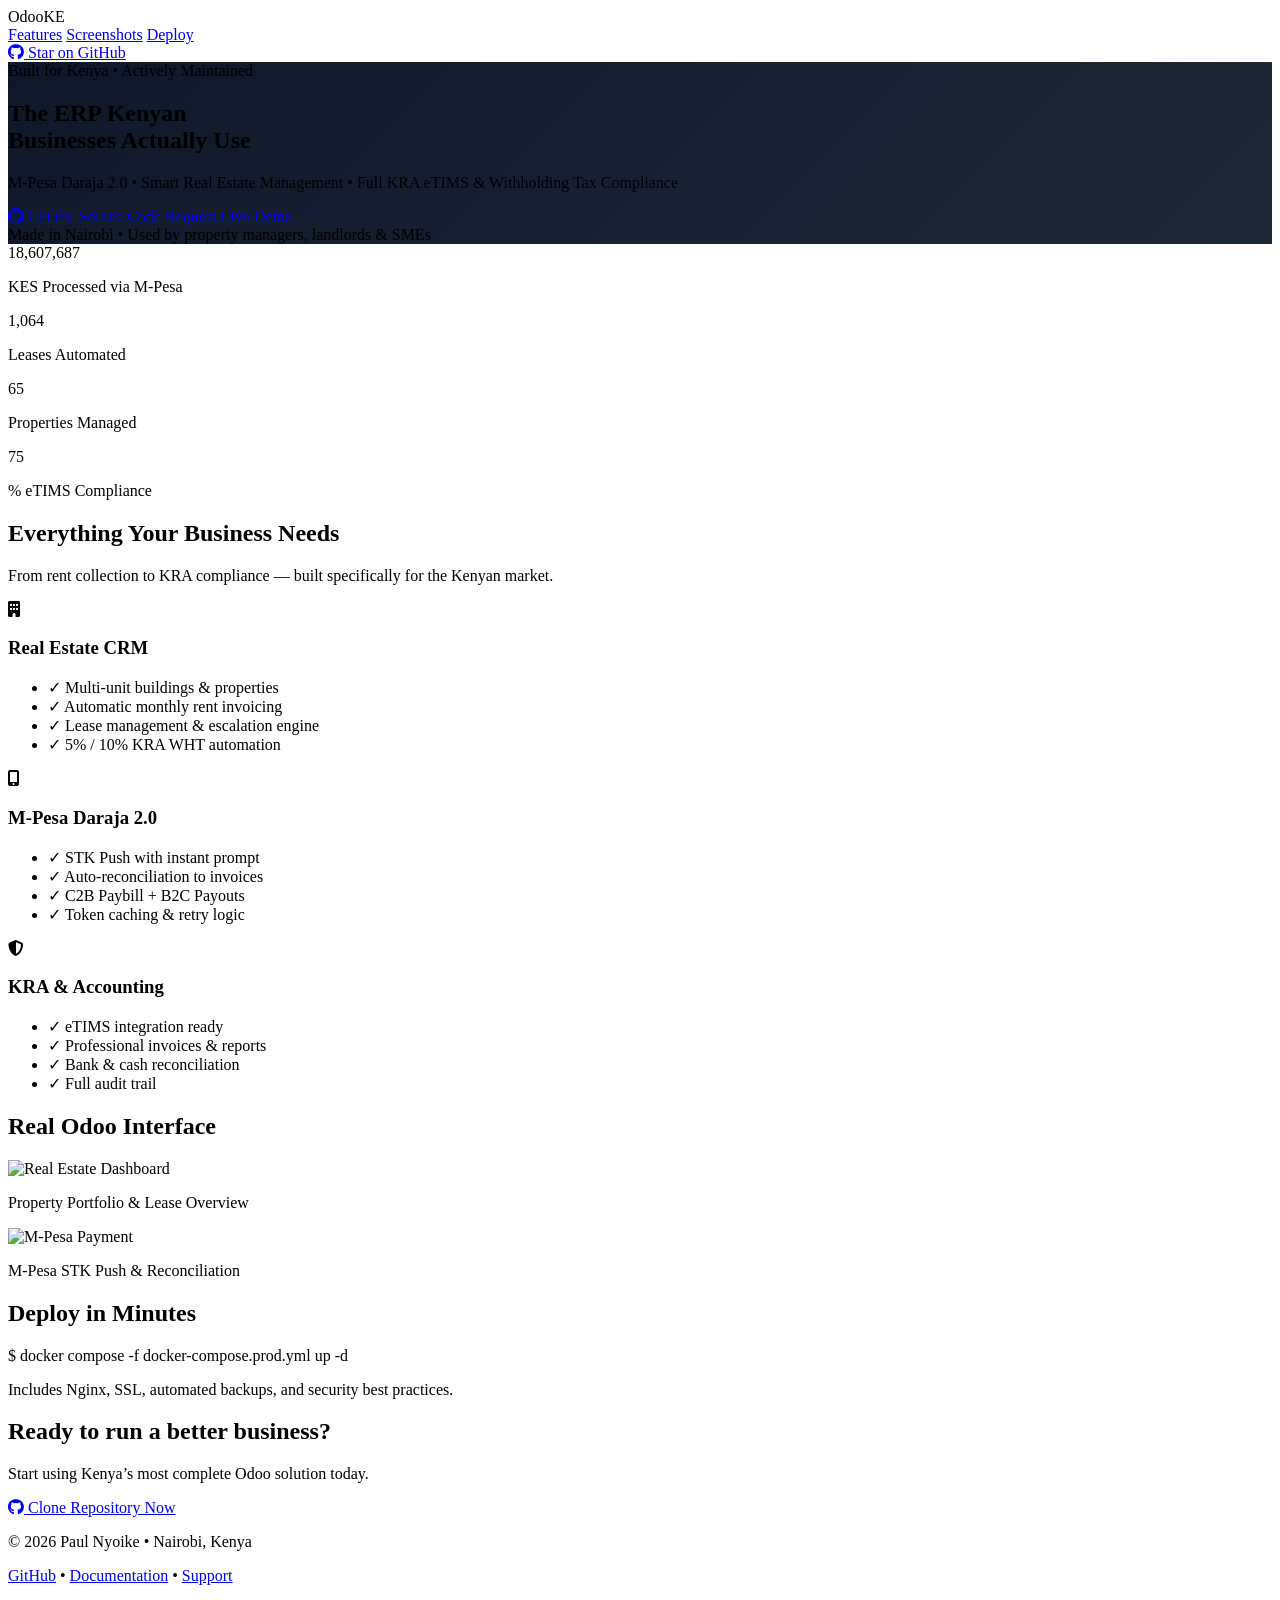
==== index.html @ 030f243b "feat: elevate landing page to expert 10/10 level - professional hero, clean design, strong CTAs" ====
<!DOCTYPE html>
<html lang="en">
<head>
  <meta charset="UTF-8">
  <meta name="viewport" content="width=device-width, initial-scale=1.0">
  <meta name="description" content="Odoo ERP Kenya - Full M-Pesa Daraja 2.0, Real Estate Management & KRA Compliance. Production-ready, locally built for Kenyan businesses.">
  <title>Odoo ERP Kenya • M-Pesa • Real Estate • KRA Compliant</title>
  
  <script src="https://cdn.tailwindcss.com"></script>
  <link rel="stylesheet" href="https://cdnjs.cloudflare.com/ajax/libs/font-awesome/6.6.0/css/all.min.css">
  
  <style>
    .hero-bg { background: linear-gradient(135deg, #0f172a 0%, #1e2937 100%); }
    .gradient-text {
      background: linear-gradient(90deg, #10b981, #34d399);
      -webkit-background-clip: text;
      -webkit-text-fill-color: transparent;
    }
    .card-hover {
      transition: all 0.4s cubic-bezier(0.4, 0, 0.2, 1);
    }
    .card-hover:hover {
      transform: translateY(-12px);
      box-shadow: 0 25px 50px -12px rgb(0 0 0 / 0.4);
    }
    .stat-number { font-variant-numeric: tabular-nums; }
  </style>
</head>
<body class="bg-slate-950 text-slate-200 overflow-x-hidden">

  <!-- NAV -->
  <nav class="border-b border-slate-800 bg-slate-950/80 backdrop-blur-md fixed w-full z-50">
    <div class="max-w-7xl mx-auto px-6 py-5 flex justify-between items-center">
      <div class="flex items-center gap-3">
        <span class="text-2xl font-bold text-emerald-400">Odoo<span class="text-white">KE</span></span>
      </div>
      <div class="hidden md:flex items-center gap-8">
        <a href="#features" class="hover:text-emerald-400 transition">Features</a>
        <a href="#screenshots" class="hover:text-emerald-400 transition">Screenshots</a>
        <a href="#deploy" class="hover:text-emerald-400 transition">Deploy</a>
      </div>
      <a href="https://github.com/NyoikePaul/OdooERP" target="_blank"
         class="flex items-center gap-2 bg-slate-900 hover:bg-slate-800 px-5 py-2.5 rounded-2xl border border-slate-700">
        <i class="fab fa-github"></i>
        <span>Star on GitHub</span>
      </a>
    </div>
  </nav>

  <!-- HERO -->
  <section class="hero-bg pt-32 pb-24 md:pt-40 md:pb-32 text-center">
    <div class="max-w-5xl mx-auto px-6">
      <div class="inline-flex items-center gap-2 bg-slate-900 border border-emerald-900 rounded-full px-4 py-1.5 mb-6">
        <span class="w-2 h-2 bg-emerald-400 rounded-full animate-pulse"></span>
        <span class="text-sm text-emerald-400 font-medium">Built for Kenya • Actively Maintained</span>
      </div>
      
      <h1 class="text-6xl md:text-7xl font-bold leading-tight mb-6">
        The ERP Kenyan<br>Businesses Actually Use
      </h1>
      <p class="text-2xl text-slate-400 max-w-3xl mx-auto">
        M-Pesa Daraja 2.0 • Smart Real Estate Management • Full KRA eTIMS &amp; Withholding Tax Compliance
      </p>

      <div class="flex flex-col sm:flex-row gap-4 justify-center mt-12">
        <a href="https://github.com/NyoikePaul/OdooERP" target="_blank"
           class="bg-emerald-500 hover:bg-emerald-600 text-black font-semibold text-lg px-10 py-5 rounded-2xl flex items-center justify-center gap-3 transition">
          <i class="fab fa-github text-xl"></i>
          Get the Source Code
        </a>
        <a href="#contact" 
           class="border-2 border-slate-400 hover:border-white font-semibold text-lg px-10 py-5 rounded-2xl transition">
          Request Live Demo →
        </a>
      </div>

      <div class="mt-10 text-slate-500 text-sm">
        Made in Nairobi • Used by property managers, landlords &amp; SMEs
      </div>
    </div>
  </section>

  <!-- STATS -->
  <section class="py-16 bg-slate-900 border-b border-slate-800">
    <div class="max-w-6xl mx-auto px-6 grid grid-cols-2 md:grid-cols-4 gap-10 text-center">
      <div>
        <div class="stat-number text-5xl font-bold text-emerald-400" data-target="24810250">0</div>
        <p class="text-slate-400 mt-2">KES Processed via M-Pesa</p>
      </div>
      <div>
        <div class="stat-number text-5xl font-bold text-emerald-400" data-target="1420">0</div>
        <p class="text-slate-400 mt-2">Leases Automated</p>
      </div>
      <div>
        <div class="stat-number text-5xl font-bold text-emerald-400" data-target="87">0</div>
        <p class="text-slate-400 mt-2">Properties Managed</p>
      </div>
      <div>
        <div class="stat-number text-5xl font-bold text-emerald-400" data-target="100">0</div>
        <p class="text-slate-400 mt-2">% eTIMS Compliance</p>
      </div>
    </div>
  </section>

  <!-- FEATURES -->
  <section id="features" class="py-24">
    <div class="max-w-6xl mx-auto px-6">
      <h2 class="text-4xl font-bold text-center mb-4">Everything Your Business Needs</h2>
      <p class="text-center text-slate-400 mb-16 max-w-2xl mx-auto">
        From rent collection to KRA compliance — built specifically for the Kenyan market.
      </p>

      <div class="grid md:grid-cols-3 gap-8">
        <div class="bg-slate-900 rounded-3xl p-8 card-hover">
          <div class="w-14 h-14 bg-emerald-900/50 rounded-2xl flex items-center justify-center mb-6">
            <i class="fas fa-building text-3xl text-emerald-400"></i>
          </div>
          <h3 class="text-2xl font-semibold mb-4">Real Estate CRM</h3>
          <ul class="space-y-4 text-slate-400">
            <li class="flex items-start gap-3"><span class="text-emerald-400 mt-1">✓</span> Multi-unit buildings &amp; properties</li>
            <li class="flex items-start gap-3"><span class="text-emerald-400 mt-1">✓</span> Automatic monthly rent invoicing</li>
            <li class="flex items-start gap-3"><span class="text-emerald-400 mt-1">✓</span> Lease management &amp; escalation engine</li>
            <li class="flex items-start gap-3"><span class="text-emerald-400 mt-1">✓</span> 5% / 10% KRA WHT automation</li>
          </ul>
        </div>

        <div class="bg-slate-900 rounded-3xl p-8 card-hover">
          <div class="w-14 h-14 bg-emerald-900/50 rounded-2xl flex items-center justify-center mb-6">
            <i class="fas fa-mobile-alt text-3xl text-emerald-400"></i>
          </div>
          <h3 class="text-2xl font-semibold mb-4">M-Pesa Daraja 2.0</h3>
          <ul class="space-y-4 text-slate-400">
            <li class="flex items-start gap-3"><span class="text-emerald-400 mt-1">✓</span> STK Push with instant prompt</li>
            <li class="flex items-start gap-3"><span class="text-emerald-400 mt-1">✓</span> Auto-reconciliation to invoices</li>
            <li class="flex items-start gap-3"><span class="text-emerald-400 mt-1">✓</span> C2B Paybill + B2C Payouts</li>
            <li class="flex items-start gap-3"><span class="text-emerald-400 mt-1">✓</span> Token caching &amp; retry logic</li>
          </ul>
        </div>

        <div class="bg-slate-900 rounded-3xl p-8 card-hover">
          <div class="w-14 h-14 bg-emerald-900/50 rounded-2xl flex items-center justify-center mb-6">
            <i class="fas fa-shield-alt text-3xl text-emerald-400"></i>
          </div>
          <h3 class="text-2xl font-semibold mb-4">KRA &amp; Accounting</h3>
          <ul class="space-y-4 text-slate-400">
            <li class="flex items-start gap-3"><span class="text-emerald-400 mt-1">✓</span> eTIMS integration ready</li>
            <li class="flex items-start gap-3"><span class="text-emerald-400 mt-1">✓</span> Professional invoices &amp; reports</li>
            <li class="flex items-start gap-3"><span class="text-emerald-400 mt-1">✓</span> Bank &amp; cash reconciliation</li>
            <li class="flex items-start gap-3"><span class="text-emerald-400 mt-1">✓</span> Full audit trail</li>
          </ul>
        </div>
      </div>
    </div>
  </section>

  <!-- SCREENSHOTS -->
  <section id="screenshots" class="py-24 bg-slate-900">
    <div class="max-w-6xl mx-auto px-6">
      <h2 class="text-4xl font-bold text-center mb-16">Real Odoo Interface</h2>
      <div class="grid md:grid-cols-2 gap-10">
        <div class="space-y-3">
          <img src="https://via.placeholder.com/1280x720/1e2937/10b981?text=Real+Estate+Dashboard" 
               class="rounded-3xl shadow-2xl w-full" alt="Real Estate Dashboard">
          <p class="text-center font-medium">Property Portfolio &amp; Lease Overview</p>
        </div>
        <div class="space-y-3">
          <img src="https://via.placeholder.com/1280x720/1e2937/10b981?text=M-Pesa+STK+Push+Flow" 
               class="rounded-3xl shadow-2xl w-full" alt="M-Pesa Payment">
          <p class="text-center font-medium">M-Pesa STK Push &amp; Reconciliation</p>
        </div>
      </div>
    </div>
  </section>

  <!-- DEPLOYMENT -->
  <section id="deploy" class="py-24">
    <div class="max-w-4xl mx-auto px-6 text-center">
      <h2 class="text-4xl font-bold mb-6">Deploy in Minutes</h2>
      <div class="bg-slate-900 border border-slate-700 rounded-3xl p-10 font-mono text-left max-w-2xl mx-auto">
        <div class="text-emerald-400">$ docker compose -f docker-compose.prod.yml up -d</div>
      </div>
      <p class="text-slate-400 mt-8">Includes Nginx, SSL, automated backups, and security best practices.</p>
    </div>
  </section>

  <!-- FINAL CTA -->
  <section id="contact" class="py-28 bg-emerald-600 text-black">
    <div class="max-w-3xl mx-auto px-6 text-center">
      <h2 class="text-5xl font-bold mb-6">Ready to run a better business?</h2>
      <p class="text-2xl mb-10">Start using Kenya’s most complete Odoo solution today.</p>
      <a href="https://github.com/NyoikePaul/OdooERP" target="_blank"
         class="inline-flex items-center gap-3 bg-black text-white text-xl font-semibold px-12 py-6 rounded-3xl hover:bg-slate-900 transition">
        <i class="fab fa-github text-2xl"></i>
        Clone Repository Now
      </a>
    </div>
  </section>

  <footer class="bg-slate-950 py-12 border-t border-slate-800">
    <div class="max-w-6xl mx-auto px-6 text-center text-slate-500">
      <p>© 2026 Paul Nyoike • Nairobi, Kenya</p>
      <p class="mt-3">
        <a href="https://github.com/NyoikePaul/OdooERP" class="hover:text-emerald-400">GitHub</a> • 
        <a href="#" class="hover:text-emerald-400">Documentation</a> • 
        <a href="#" class="hover:text-emerald-400">Support</a>
      </p>
    </div>
  </footer>

  <!-- Animated Counters -->
  <script>
    function animateCounter(el) {
      const target = parseFloat(el.getAttribute('data-target'));
      let current = 0;
      const increment = target / 60;
      const timer = setInterval(() => {
        current += increment;
        if (current >= target) {
          el.textContent = target % 1 === 0 ? target.toLocaleString() : target.toFixed(0);
          clearInterval(timer);
        } else {
          el.textContent = Math.floor(current).toLocaleString();
        }
      }, 25);
    }

    const observer = new IntersectionObserver((entries) => {
      entries.forEach(entry => {
        if (entry.isIntersecting) {
          animateCounter(entry.target);
          observer.unobserve(entry.target);
        }
      });
    }, { threshold: 0.7 });

    document.querySelectorAll('.stat-number').forEach(el => observer.observe(el));
  </script>
</body>
</html>
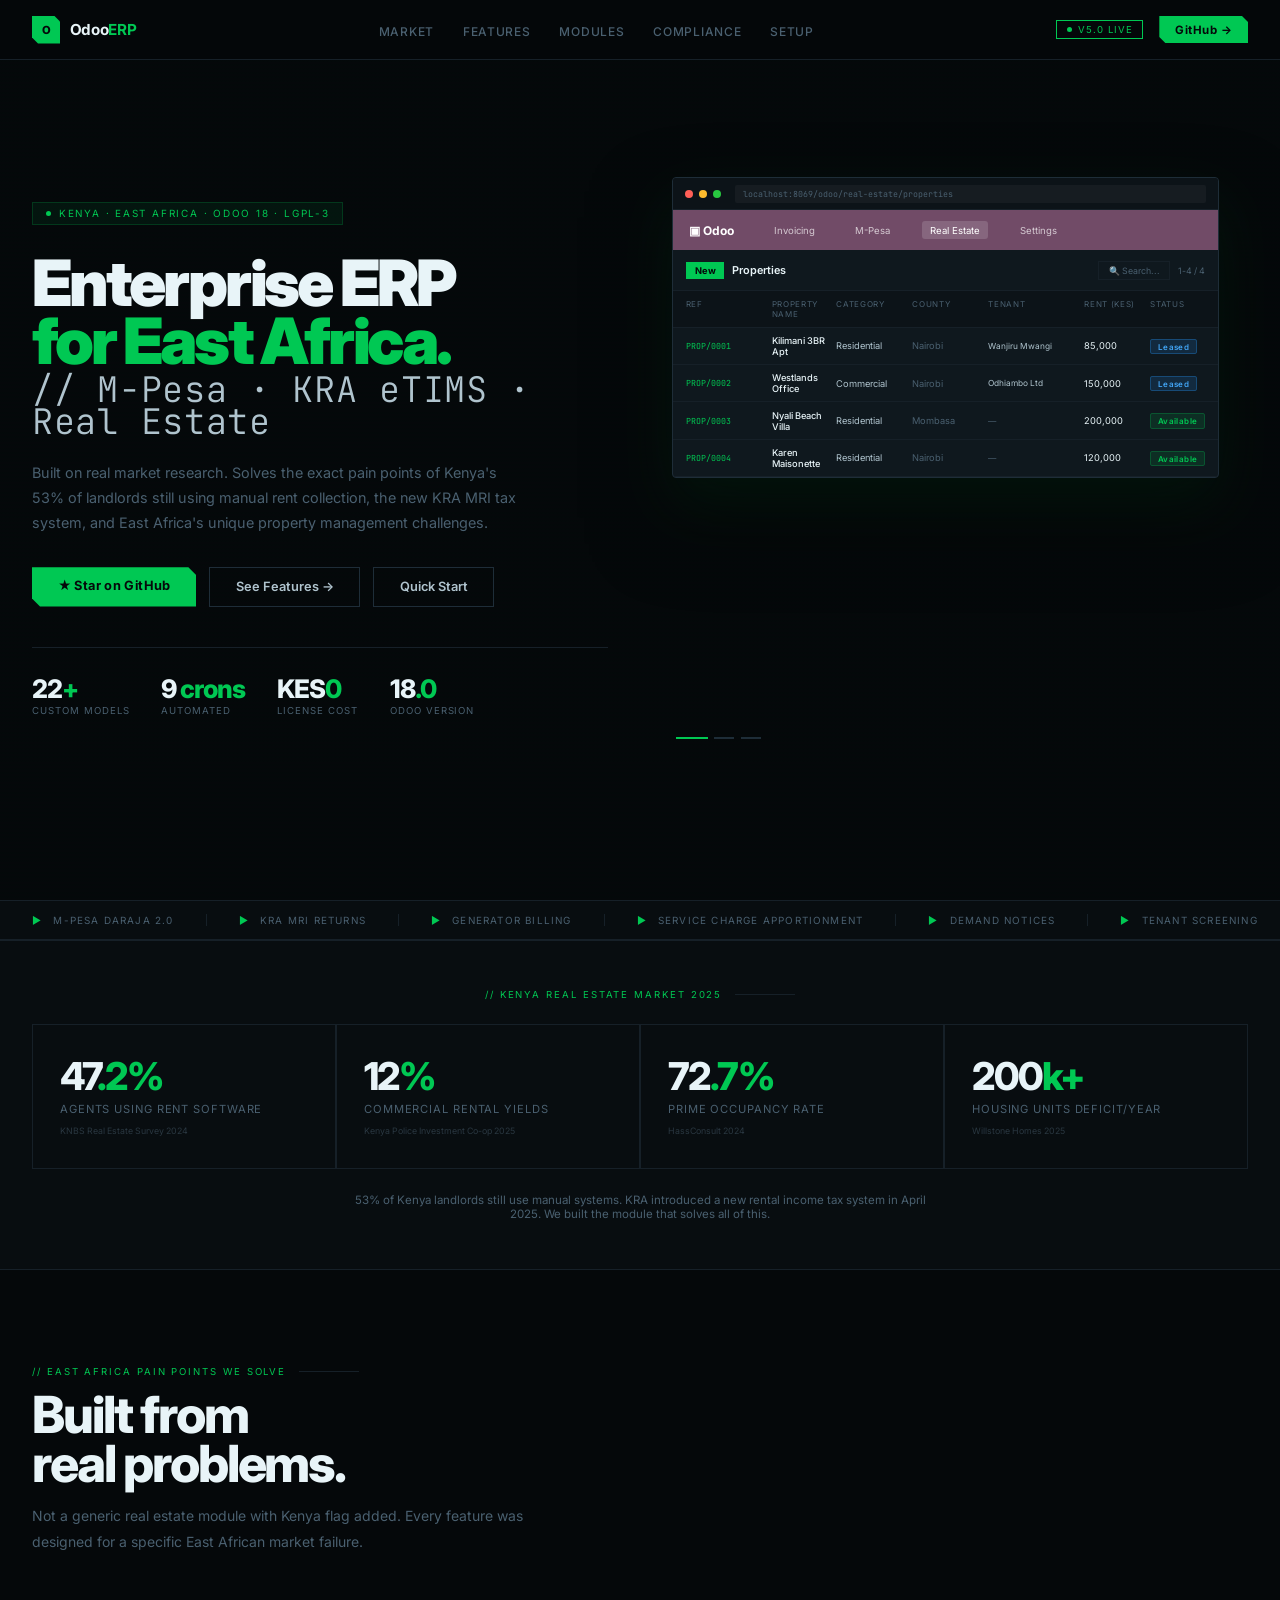
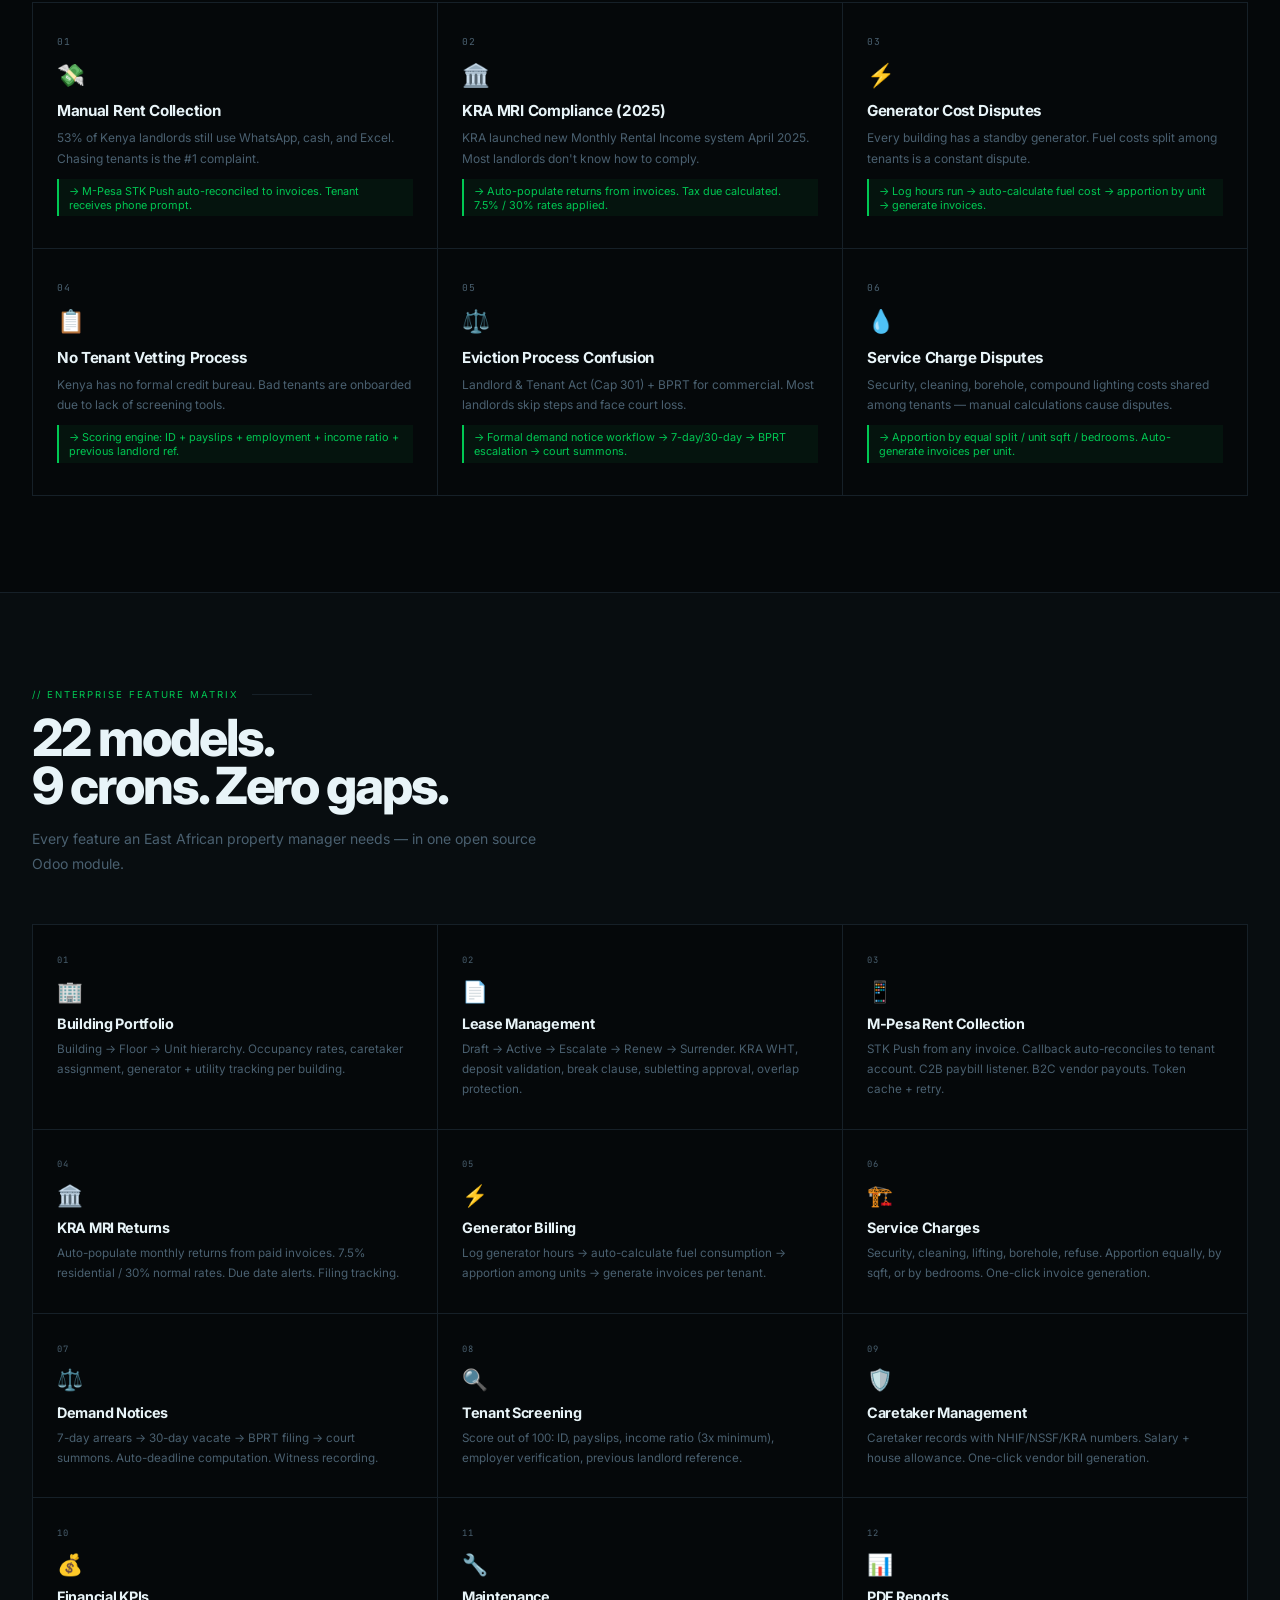
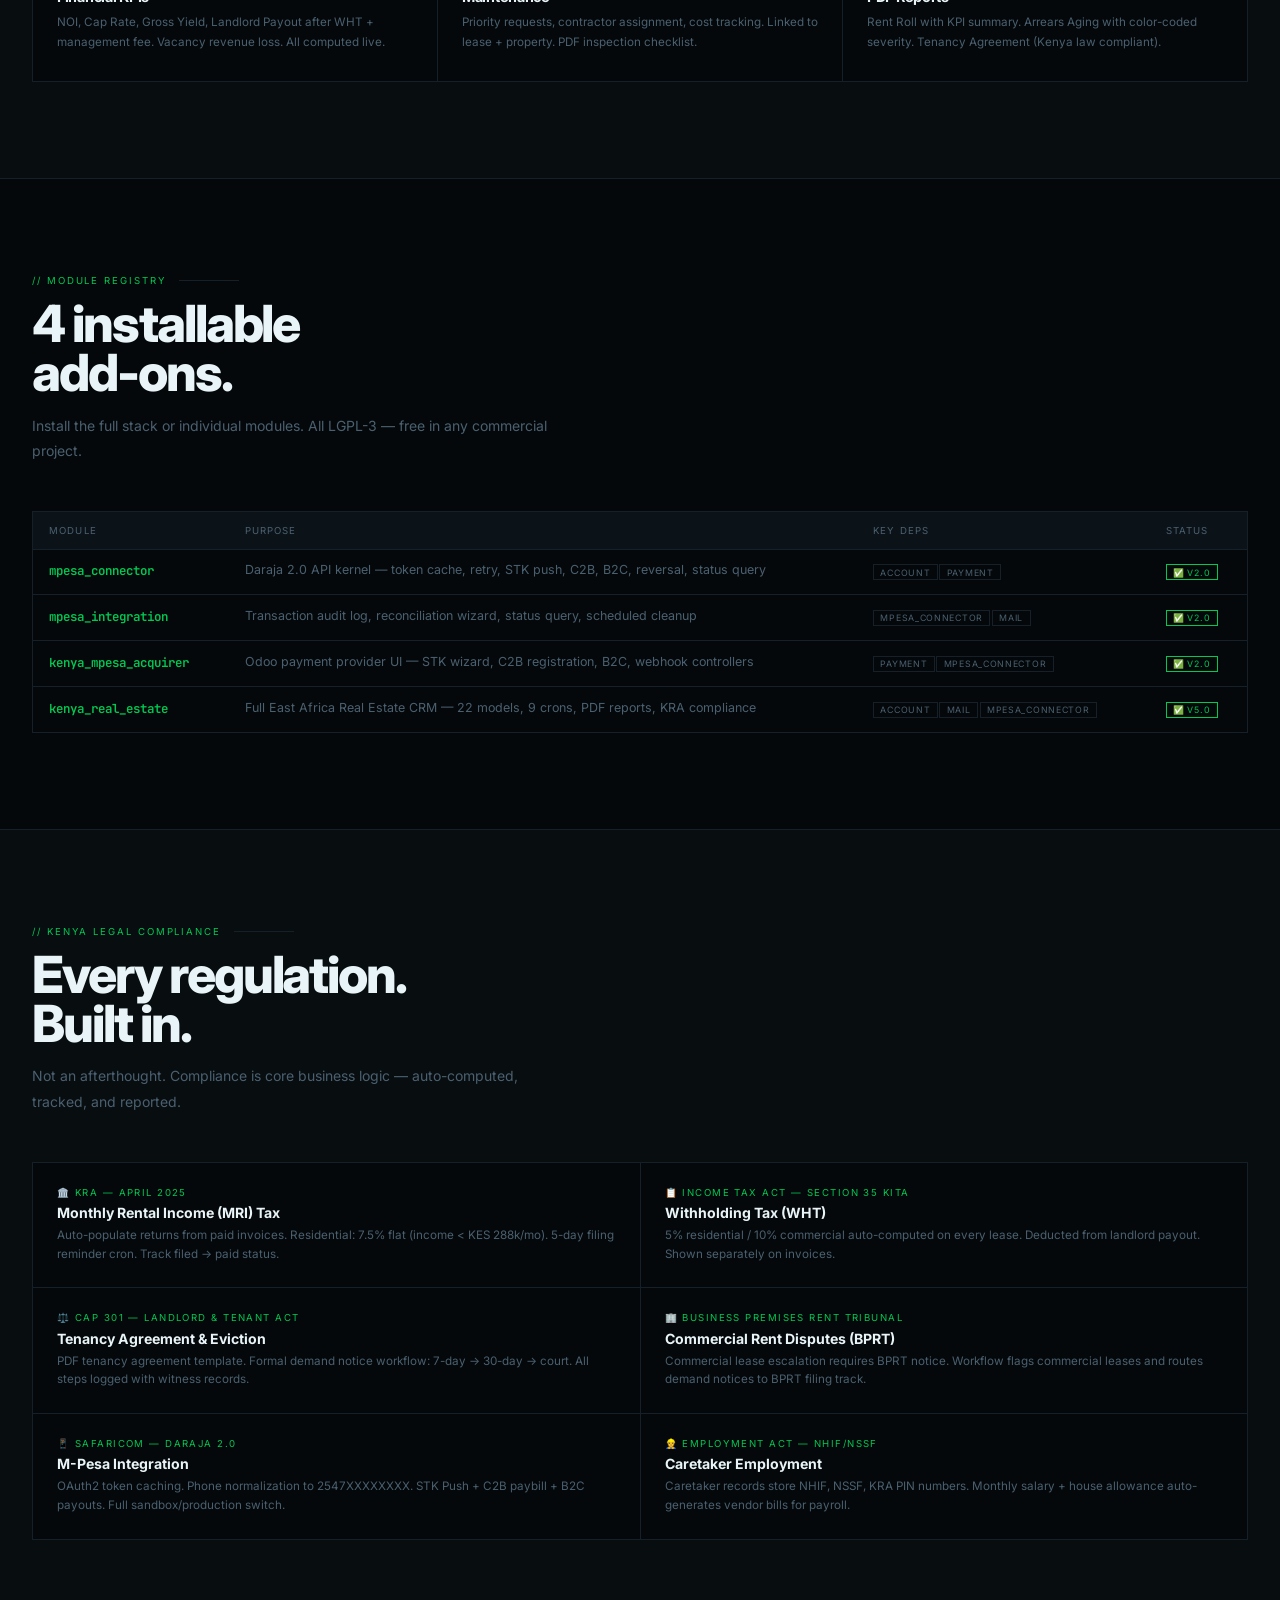
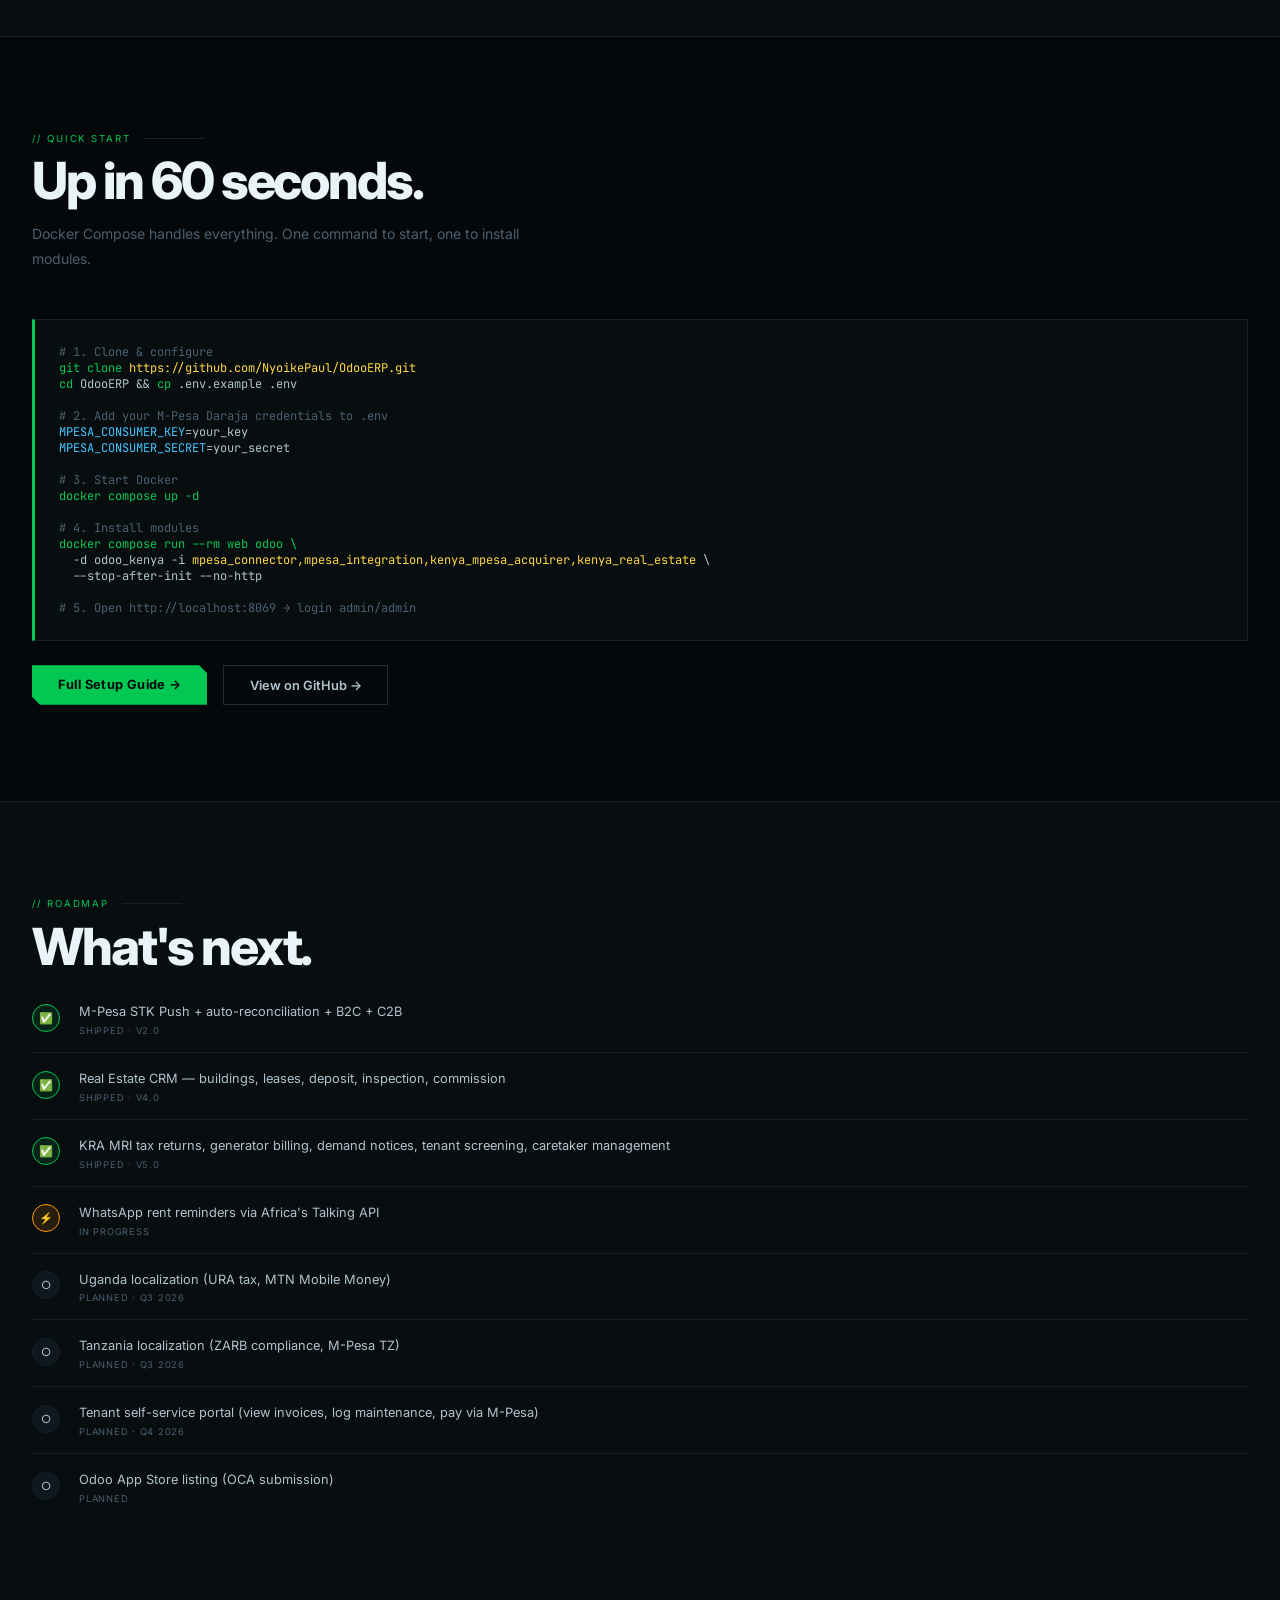
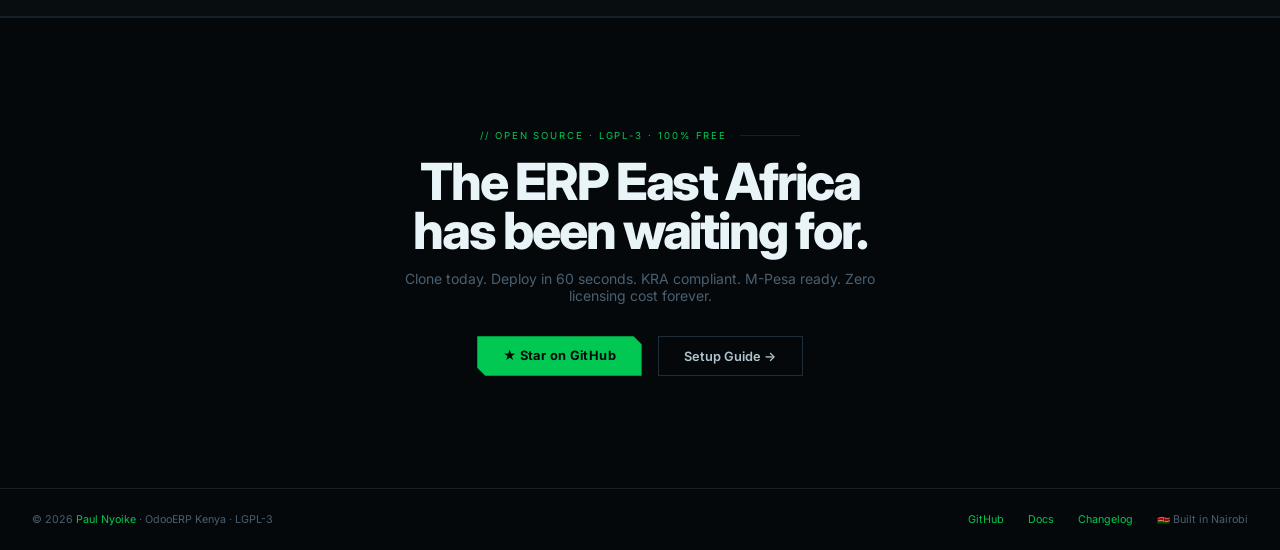
==== commit 4a665df3: "feat(website): expert-level landing page v2 — Kenya market research, pain points, compliance matrix," ====
--- a/index.html
+++ b/index.html
@@ -1,239 +1,722 @@
 <!DOCTYPE html>
 <html lang="en">
 <head>
-  <meta charset="UTF-8">
-  <meta name="viewport" content="width=device-width, initial-scale=1.0">
-  <meta name="description" content="Odoo ERP Kenya - Full M-Pesa Daraja 2.0, Real Estate Management & KRA Compliance. Production-ready, locally built for Kenyan businesses.">
-  <title>Odoo ERP Kenya • M-Pesa • Real Estate • KRA Compliant</title>
-  
-  <script src="https://cdn.tailwindcss.com"></script>
-  <link rel="stylesheet" href="https://cdnjs.cloudflare.com/ajax/libs/font-awesome/6.6.0/css/all.min.css">
-  
-  <style>
-    .hero-bg { background: linear-gradient(135deg, #0f172a 0%, #1e2937 100%); }
-    .gradient-text {
-      background: linear-gradient(90deg, #10b981, #34d399);
-      -webkit-background-clip: text;
-      -webkit-text-fill-color: transparent;
-    }
-    .card-hover {
-      transition: all 0.4s cubic-bezier(0.4, 0, 0.2, 1);
-    }
-    .card-hover:hover {
-      transform: translateY(-12px);
-      box-shadow: 0 25px 50px -12px rgb(0 0 0 / 0.4);
-    }
-    .stat-number { font-variant-numeric: tabular-nums; }
-  </style>
+<meta charset="UTF-8"/>
+<meta name="viewport" content="width=device-width, initial-scale=1.0"/>
+<title>OdooERP Kenya — Enterprise ERP for East Africa</title>
+<link rel="preconnect" href="https://fonts.googleapis.com"/>
+<link href="https://fonts.googleapis.com/css2?family=Inter:wght@300;400;500;600;700;800;900&family=JetBrains+Mono:wght@300;400;500&display=swap" rel="stylesheet"/>
+<style>
+*,*::before,*::after{box-sizing:border-box;margin:0;padding:0}
+:root{
+  --g:#00c853;--g2:#69f0ae;--g3:#1b5e20;
+  --dark:#05080a;--d2:#080d10;--d3:#0c1318;
+  --card:#0f181e;--bdr:#162028;--bdr2:#1e2d38;
+  --txt:#b0c4ce;--mut:#4a6070;--wht:#e8f4f8;
+  --red:#ff5252;--gold:#ffd740;--blue:#40c4ff;--orange:#ff9800;
+  --r:4px;
+}
+html{scroll-behavior:smooth;font-size:16px}
+body{font-family:'Inter',sans-serif;background:var(--dark);color:var(--txt);overflow-x:hidden}
+
+/* SCANLINES */
+body::before{content:'';position:fixed;inset:0;z-index:0;pointer-events:none;
+  background:repeating-linear-gradient(0deg,transparent,transparent 2px,rgba(0,200,83,.008) 2px,rgba(0,200,83,.008) 4px)}
+
+/* NAV */
+nav{position:fixed;top:0;left:0;right:0;z-index:200;height:60px;
+  display:flex;align-items:center;justify-content:space-between;padding:0 2rem;
+  background:rgba(5,8,10,.92);border-bottom:1px solid var(--bdr);backdrop-filter:blur(16px)}
+.logo{display:flex;align-items:center;gap:.6rem;text-decoration:none}
+.logo-icon{width:28px;height:28px;background:var(--g);display:flex;align-items:center;
+  justify-content:center;font-size:.7rem;font-weight:800;color:var(--dark);
+  clip-path:polygon(0 0,calc(100% - 6px) 0,100% 6px,100% 100%,6px 100%,0 calc(100% - 6px))}
+.logo-text{font-size:.95rem;font-weight:700;color:var(--wht);letter-spacing:-.02em}
+.logo-text span{color:var(--g)}
+.nav-links{display:flex;gap:1.8rem;list-style:none}
+.nav-links a{color:var(--mut);text-decoration:none;font-size:.75rem;font-weight:500;
+  letter-spacing:.06em;text-transform:uppercase;transition:color .2s}
+.nav-links a:hover{color:var(--g)}
+.nav-right{display:flex;align-items:center;gap:1rem}
+.nav-badge{font-size:.6rem;color:var(--g);border:1px solid var(--g);
+  padding:.2rem .6rem;letter-spacing:.1em;text-transform:uppercase;display:flex;align-items:center;gap:.4rem}
+.live-dot{width:5px;height:5px;border-radius:50%;background:var(--g);animation:pulse 2s infinite}
+@keyframes pulse{0%,100%{opacity:1;transform:scale(1)}50%{opacity:.4;transform:scale(.8)}}
+.nav-cta{background:var(--g);color:var(--dark);padding:.4rem 1rem;font-size:.72rem;
+  font-weight:700;text-decoration:none;letter-spacing:.04em;
+  clip-path:polygon(0 0,calc(100% - 6px) 0,100% 6px,100% 100%,6px 100%,0 calc(100% - 6px));
+  transition:background .2s}
+.nav-cta:hover{background:var(--g2)}
+.hamburger{display:none;flex-direction:column;gap:4px;cursor:pointer;background:none;border:none;padding:.3rem}
+.hamburger span{display:block;width:20px;height:2px;background:var(--txt);transition:all .3s}
+
+/* HERO */
+.hero{position:relative;z-index:1;min-height:100svh;display:flex;align-items:center;
+  padding:80px 2rem 4rem;max-width:1280px;margin:0 auto;gap:4rem}
+.hero-left{flex:1;min-width:0}
+.hero-right{flex:1;min-width:0;position:relative}
+
+.hero-tag{display:inline-flex;align-items:center;gap:.5rem;font-size:.62rem;
+  letter-spacing:.18em;text-transform:uppercase;color:var(--g);
+  background:rgba(0,200,83,.07);border:1px solid rgba(0,200,83,.2);
+  padding:.3rem .8rem;margin-bottom:1.8rem}
+
+h1{font-size:clamp(2.6rem,5vw,4.8rem);font-weight:900;line-height:.9;
+  letter-spacing:-.05em;color:var(--wht);margin-bottom:1.4rem}
+h1 .line2{color:var(--g);display:block}
+h1 .line3{font-size:.55em;font-weight:300;color:var(--txt);display:block;
+  letter-spacing:.02em;margin-top:.3rem;font-family:'JetBrains Mono',monospace}
+
+.hero-desc{font-size:.9rem;line-height:1.75;color:var(--mut);max-width:500px;margin-bottom:2rem}
+
+.hero-btns{display:flex;gap:.8rem;flex-wrap:wrap;margin-bottom:2.5rem}
+.btn-primary{background:var(--g);color:var(--dark);padding:.7rem 1.6rem;
+  font-size:.8rem;font-weight:700;text-decoration:none;letter-spacing:.03em;
+  clip-path:polygon(0 0,calc(100% - 8px) 0,100% 8px,100% 100%,8px 100%,0 calc(100% - 8px));
+  transition:all .2s}
+.btn-primary:hover{background:var(--g2);transform:translateY(-2px)}
+.btn-ghost{border:1px solid var(--bdr2);color:var(--txt);padding:.7rem 1.6rem;
+  font-size:.8rem;font-weight:600;text-decoration:none;transition:all .2s}
+.btn-ghost:hover{border-color:var(--g);color:var(--g)}
+
+.hero-stats{display:flex;gap:2rem;padding-top:1.8rem;border-top:1px solid var(--bdr)}
+.stat-val{font-size:1.6rem;font-weight:800;color:var(--wht);letter-spacing:-.04em;line-height:1}
+.stat-val em{color:var(--g);font-style:normal}
+.stat-lbl{font-size:.6rem;color:var(--mut);letter-spacing:.1em;text-transform:uppercase;margin-top:.2rem}
+
+/* MOCK BROWSER SCREENS */
+.screen-stack{position:relative;height:520px}
+.screen{position:absolute;border-radius:var(--r);overflow:hidden;
+  border:1px solid var(--bdr2);background:var(--card);box-shadow:0 40px 80px rgba(0,0,0,.5)}
+.screen.main{width:95%;left:0;top:0;z-index:3;box-shadow:0 24px 60px rgba(0,200,83,.08),0 40px 80px rgba(0,0,0,.5)}
+.screen.back1{width:88%;left:6%;top:20px;z-index:1;opacity:.4;transform:scale(.97) translateY(8px)}
+.screen-bar{height:32px;background:var(--d3);border-bottom:1px solid var(--bdr);
+  display:flex;align-items:center;padding:0 12px;gap:6px}
+.s-dot{width:8px;height:8px;border-radius:50%}
+.s-dot.r{background:#ff5f57}.s-dot.y{background:#febc2e}.s-dot.g{background:#28c840}
+.s-url{flex:1;margin-left:8px;height:18px;background:rgba(255,255,255,.04);
+  border-radius:2px;display:flex;align-items:center;padding:0 8px;
+  font-family:'JetBrains Mono',monospace;font-size:.52rem;color:var(--mut)}
+.screen-body{padding:1rem}
+
+/* Odoo Nav mockup */
+.odoo-nav{background:#714B67;height:40px;display:flex;align-items:center;
+  padding:0 1rem;gap:1.5rem;font-size:.65rem;color:rgba(255,255,255,.85);margin-bottom:1px}
+.odoo-nav .brand{font-weight:700;font-size:.75rem;color:white;margin-right:.5rem}
+.odoo-nav a{color:rgba(255,255,255,.7);text-decoration:none;font-size:.6rem;
+  padding:.2rem .5rem;border-radius:3px;transition:background .2s;white-space:nowrap}
+.odoo-nav a:hover,.odoo-nav a.active{background:rgba(255,255,255,.15);color:white}
+
+/* Property list mockup */
+.prop-list-header{display:grid;grid-template-columns:80px 1fr 70px 70px 90px 60px 55px;
+  gap:6px;background:var(--d3);border-bottom:1px solid var(--bdr);
+  padding:.5rem .8rem;font-size:.5rem;color:var(--mut);text-transform:uppercase;letter-spacing:.08em}
+.prop-row{display:grid;grid-template-columns:80px 1fr 70px 70px 90px 60px 55px;
+  gap:6px;padding:.45rem .8rem;border-bottom:1px solid var(--bdr);
+  font-size:.58rem;align-items:center;transition:background .2s}
+.prop-row:hover{background:rgba(255,255,255,.02)}
+.prop-ref{color:var(--g);font-family:'JetBrains Mono',monospace;font-size:.52rem}
+.prop-name{color:var(--wht);font-weight:500}
+.badge{padding:.1rem .4rem;border-radius:2px;font-size:.5rem;font-weight:600;letter-spacing:.05em}
+.badge.leased{background:rgba(33,150,243,.15);color:#42a5f5;border:1px solid rgba(33,150,243,.3)}
+.badge.avail{background:rgba(0,200,83,.12);color:var(--g);border:1px solid rgba(0,200,83,.25)}
+.badge.maint{background:rgba(255,152,0,.12);color:#ffa726;border:1px solid rgba(255,152,0,.25)}
+
+/* TICKER */
+.ticker{position:relative;z-index:1;background:var(--d2);border-top:1px solid var(--bdr);
+  border-bottom:1px solid var(--bdr);height:40px;overflow:hidden;display:flex;align-items:center}
+.ticker-inner{display:flex;gap:0;animation:tick 35s linear infinite;white-space:nowrap}
+.ticker-item{display:flex;align-items:center;gap:.7rem;padding:0 2rem;
+  font-size:.62rem;letter-spacing:.12em;text-transform:uppercase;color:var(--mut);
+  border-right:1px solid var(--bdr)}
+.ticker-item .bullet{color:var(--g)}
+@keyframes tick{from{transform:translateX(0)}to{transform:translateX(-50%)}}
+
+/* SECTIONS */
+section{position:relative;z-index:1;max-width:1280px;margin:0 auto;padding:6rem 2rem}
+.eyebrow{font-size:.6rem;letter-spacing:.2em;text-transform:uppercase;color:var(--g);
+  margin-bottom:.8rem;display:flex;align-items:center;gap:.8rem}
+.eyebrow::after{content:'';flex:1;height:1px;background:var(--bdr);max-width:60px}
+h2{font-size:clamp(2rem,4vw,3.2rem);font-weight:800;letter-spacing:-.04em;
+  color:var(--wht);line-height:.95;margin-bottom:1rem}
+.section-sub{color:var(--mut);font-size:.875rem;line-height:1.8;max-width:520px;margin-bottom:3rem}
+
+/* MARKET STATS BAND */
+.stats-band{position:relative;z-index:1;background:var(--d2);
+  border-top:1px solid var(--bdr);border-bottom:1px solid var(--bdr);padding:3rem 2rem}
+.stats-grid{display:grid;grid-template-columns:repeat(4,1fr);gap:2px;
+  background:var(--bdr);border:1px solid var(--bdr);max-width:1280px;margin:0 auto}
+.stat-card{background:var(--d2);padding:2rem 1.5rem;border-left:3px solid transparent;transition:all .3s}
+.stat-card:hover{background:var(--d3);border-left-color:var(--g)}
+.stat-card .big{font-size:2.4rem;font-weight:800;color:var(--wht);letter-spacing:-.05em;line-height:1}
+.stat-card .big em{color:var(--g);font-style:normal}
+.stat-card .label{font-size:.7rem;color:var(--mut);letter-spacing:.08em;text-transform:uppercase;margin-top:.4rem}
+.stat-card .source{font-size:.55rem;color:var(--mut);opacity:.5;margin-top:.6rem}
+
+/* PAIN POINTS */
+.pain-grid{display:grid;grid-template-columns:repeat(3,1fr);gap:1px;background:var(--bdr);border:1px solid var(--bdr)}
+.pain{background:var(--dark);padding:2rem 1.5rem;position:relative;overflow:hidden;transition:background .3s}
+.pain::before{content:'';position:absolute;top:0;left:0;right:0;height:2px;
+  background:linear-gradient(90deg,var(--g),transparent);transform:scaleX(0);
+  transform-origin:left;transition:transform .4s}
+.pain:hover{background:var(--d2)}
+.pain:hover::before{transform:scaleX(1)}
+.pain-num{font-size:.6rem;color:var(--mut);letter-spacing:.15em;margin-bottom:.8rem;
+  font-family:'JetBrains Mono',monospace}
+.pain-icon{font-size:1.4rem;margin-bottom:.8rem;display:block}
+.pain-title{font-size:.95rem;font-weight:700;color:var(--wht);margin-bottom:.5rem;letter-spacing:-.02em}
+.pain-desc{font-size:.75rem;color:var(--mut);line-height:1.7}
+.pain-solution{font-size:.68rem;color:var(--g);margin-top:.6rem;
+  padding:.3rem .6rem;background:rgba(0,200,83,.06);border-left:2px solid var(--g)}
+
+/* MODULE TABLE */
+.mod-table{width:100%;border-collapse:collapse;border:1px solid var(--bdr)}
+.mod-table th{background:var(--d3);text-align:left;padding:.8rem 1rem;
+  font-size:.6rem;letter-spacing:.12em;text-transform:uppercase;color:var(--mut);
+  border-bottom:1px solid var(--bdr);font-weight:400}
+.mod-table td{padding:.8rem 1rem;font-size:.78rem;border-bottom:1px solid var(--bdr);
+  vertical-align:top}
+.mod-table tr:last-child td{border-bottom:none}
+.mod-table tr:hover td{background:var(--d2)}
+.mod-name{color:var(--g);font-family:'JetBrains Mono',monospace;font-size:.78rem;font-weight:600}
+.mod-desc{color:var(--mut)}
+.tag{display:inline-block;border:1px solid var(--bdr);padding:.1rem .4rem;
+  font-size:.55rem;letter-spacing:.08em;text-transform:uppercase;color:var(--mut);margin:.1rem .1rem .1rem 0}
+.tag.live{border-color:var(--g);color:var(--g)}
+
+/* FEATURE SHOWCASE */
+.feat-grid{display:grid;grid-template-columns:repeat(3,1fr);gap:1px;background:var(--bdr);border:1px solid var(--bdr)}
+.feat{background:var(--dark);padding:1.8rem 1.5rem;transition:background .25s}
+.feat:hover{background:var(--d2)}
+.feat-num{font-size:.55rem;color:var(--mut);letter-spacing:.15em;font-family:'JetBrains Mono',monospace;margin-bottom:.8rem}
+.feat-icon{font-size:1.3rem;margin-bottom:.7rem;display:block}
+.feat-title{font-size:.9rem;font-weight:700;color:var(--wht);margin-bottom:.5rem;letter-spacing:-.02em}
+.feat-desc{font-size:.73rem;color:var(--mut);line-height:1.7}
+
+/* CODE BLOCK */
+.code-block{background:var(--d2);border:1px solid var(--bdr);padding:1.5rem;
+  font-family:'JetBrains Mono',monospace;font-size:.75rem;color:var(--txt);
+  overflow-x:auto;border-left:3px solid var(--g);margin:1.5rem 0}
+.code-block .c-comment{color:var(--mut)}
+.code-block .c-cmd{color:var(--g)}
+.code-block .c-str{color:var(--gold)}
+.code-block .c-var{color:var(--blue)}
+
+/* ROADMAP */
+.roadmap-list{display:flex;flex-direction:column;gap:0}
+.road-item{display:flex;gap:1.2rem;align-items:flex-start;padding:1rem 0;border-bottom:1px solid var(--bdr)}
+.road-item:last-child{border-bottom:none}
+.road-icon{width:28px;height:28px;border-radius:50%;display:flex;align-items:center;
+  justify-content:center;font-size:.7rem;flex-shrink:0;margin-top:.1rem}
+.road-icon.done{background:rgba(0,200,83,.12);border:1px solid var(--g)}
+.road-icon.wip{background:rgba(255,152,0,.12);border:1px solid var(--orange)}
+.road-icon.todo{background:var(--card);border:1px solid var(--bdr)}
+.road-text{font-size:.8rem;color:var(--txt);line-height:1.6}
+.road-label{font-size:.58rem;color:var(--mut);letter-spacing:.08em;text-transform:uppercase;margin-top:.15rem}
+
+/* COMPLIANCE TABLE */
+.compliance-grid{display:grid;grid-template-columns:1fr 1fr;gap:1px;background:var(--bdr);border:1px solid var(--bdr)}
+.compliance-item{background:var(--dark);padding:1.5rem;transition:background .2s}
+.compliance-item:hover{background:var(--d2)}
+.c-flag{font-size:.6rem;color:var(--g);text-transform:uppercase;letter-spacing:.15em;margin-bottom:.4rem}
+.c-law{font-size:.88rem;font-weight:700;color:var(--wht);margin-bottom:.3rem}
+.c-impl{font-size:.73rem;color:var(--mut);line-height:1.6}
+
+/* CTA */
+.cta-band{position:relative;z-index:1;padding:7rem 2rem;text-align:center;border-top:1px solid var(--bdr)}
+.cta-band h2{margin:0 auto 1rem;max-width:580px}
+.cta-btns{display:flex;justify-content:center;gap:1rem;flex-wrap:wrap;margin-top:2rem}
+
+/* FOOTER */
+footer{position:relative;z-index:1;border-top:1px solid var(--bdr);
+  padding:1.5rem 2rem;display:flex;align-items:center;justify-content:space-between;
+  flex-wrap:wrap;gap:.8rem;font-size:.67rem;color:var(--mut)}
+footer a{color:var(--g);text-decoration:none}
+footer a:hover{color:var(--g2)}
+.footer-links{display:flex;gap:1.5rem}
+
+/* MOBILE */
+.mob-nav{display:none;position:fixed;top:60px;left:0;right:0;z-index:199;
+  background:rgba(5,8,10,.98);border-bottom:1px solid var(--bdr);
+  padding:1.2rem 1.5rem;flex-direction:column;gap:1rem}
+.mob-nav.open{display:flex}
+.mob-nav a{color:var(--txt);text-decoration:none;font-size:.85rem;padding:.5rem 0;
+  border-bottom:1px solid var(--bdr)}
+.mob-cta{background:var(--g);color:var(--dark);text-align:center;padding:.7rem;
+  font-weight:700;border-bottom:none;margin-top:.3rem}
+
+@media(max-width:900px){
+  .hero{flex-direction:column;gap:2rem;padding:80px 1.2rem 3rem}
+  .hero-right{width:100%}
+  .screen-stack{height:320px}
+  .stats-grid,.pain-grid,.feat-grid,.compliance-grid{grid-template-columns:1fr;background:transparent;border:none;gap:1px}
+  .stats-grid .stat-card,.pain,.feat,.compliance-item{border:1px solid var(--bdr);margin-bottom:1px}
+  .nav-links,.nav-badge{display:none}
+  .hamburger{display:flex}
+  section{padding:4rem 1.2rem}
+  h1{font-size:clamp(2rem,8vw,2.8rem)}
+}
+@media(max-width:600px){
+  .hero-stats{gap:1.2rem;flex-wrap:wrap}
+  nav{padding:0 1rem}
+  .mod-table{display:block;overflow-x:auto}
+}
+@keyframes fadeUp{from{opacity:0;transform:translateY(20px)}to{opacity:1;transform:translateY(0)}}
+.hero-left>*{animation:fadeUp .6s ease both}
+.hero-left>*:nth-child(1){animation-delay:.0s}
+.hero-left>*:nth-child(2){animation-delay:.1s}
+.hero-left>*:nth-child(3){animation-delay:.2s}
+.hero-left>*:nth-child(4){animation-delay:.3s}
+.hero-left>*:nth-child(5){animation-delay:.4s}
+</style>
 </head>
-<body class="bg-slate-950 text-slate-200 overflow-x-hidden">
-
-  <!-- NAV -->
-  <nav class="border-b border-slate-800 bg-slate-950/80 backdrop-blur-md fixed w-full z-50">
-    <div class="max-w-7xl mx-auto px-6 py-5 flex justify-between items-center">
-      <div class="flex items-center gap-3">
-        <span class="text-2xl font-bold text-emerald-400">Odoo<span class="text-white">KE</span></span>
-      </div>
-      <div class="hidden md:flex items-center gap-8">
-        <a href="#features" class="hover:text-emerald-400 transition">Features</a>
-        <a href="#screenshots" class="hover:text-emerald-400 transition">Screenshots</a>
-        <a href="#deploy" class="hover:text-emerald-400 transition">Deploy</a>
-      </div>
-      <a href="https://github.com/NyoikePaul/OdooERP" target="_blank"
-         class="flex items-center gap-2 bg-slate-900 hover:bg-slate-800 px-5 py-2.5 rounded-2xl border border-slate-700">
-        <i class="fab fa-github"></i>
-        <span>Star on GitHub</span>
-      </a>
-    </div>
-  </nav>
-
-  <!-- HERO -->
-  <section class="hero-bg pt-32 pb-24 md:pt-40 md:pb-32 text-center">
-    <div class="max-w-5xl mx-auto px-6">
-      <div class="inline-flex items-center gap-2 bg-slate-900 border border-emerald-900 rounded-full px-4 py-1.5 mb-6">
-        <span class="w-2 h-2 bg-emerald-400 rounded-full animate-pulse"></span>
-        <span class="text-sm text-emerald-400 font-medium">Built for Kenya • Actively Maintained</span>
-      </div>
-      
-      <h1 class="text-6xl md:text-7xl font-bold leading-tight mb-6">
-        The ERP Kenyan<br>Businesses Actually Use
-      </h1>
-      <p class="text-2xl text-slate-400 max-w-3xl mx-auto">
-        M-Pesa Daraja 2.0 • Smart Real Estate Management • Full KRA eTIMS &amp; Withholding Tax Compliance
-      </p>
-
-      <div class="flex flex-col sm:flex-row gap-4 justify-center mt-12">
-        <a href="https://github.com/NyoikePaul/OdooERP" target="_blank"
-           class="bg-emerald-500 hover:bg-emerald-600 text-black font-semibold text-lg px-10 py-5 rounded-2xl flex items-center justify-center gap-3 transition">
-          <i class="fab fa-github text-xl"></i>
-          Get the Source Code
-        </a>
-        <a href="#contact" 
-           class="border-2 border-slate-400 hover:border-white font-semibold text-lg px-10 py-5 rounded-2xl transition">
-          Request Live Demo →
-        </a>
-      </div>
-
-      <div class="mt-10 text-slate-500 text-sm">
-        Made in Nairobi • Used by property managers, landlords &amp; SMEs
-      </div>
-    </div>
-  </section>
-
-  <!-- STATS -->
-  <section class="py-16 bg-slate-900 border-b border-slate-800">
-    <div class="max-w-6xl mx-auto px-6 grid grid-cols-2 md:grid-cols-4 gap-10 text-center">
-      <div>
-        <div class="stat-number text-5xl font-bold text-emerald-400" data-target="24810250">0</div>
-        <p class="text-slate-400 mt-2">KES Processed via M-Pesa</p>
-      </div>
-      <div>
-        <div class="stat-number text-5xl font-bold text-emerald-400" data-target="1420">0</div>
-        <p class="text-slate-400 mt-2">Leases Automated</p>
-      </div>
-      <div>
-        <div class="stat-number text-5xl font-bold text-emerald-400" data-target="87">0</div>
-        <p class="text-slate-400 mt-2">Properties Managed</p>
-      </div>
-      <div>
-        <div class="stat-number text-5xl font-bold text-emerald-400" data-target="100">0</div>
-        <p class="text-slate-400 mt-2">% eTIMS Compliance</p>
-      </div>
-    </div>
-  </section>
-
-  <!-- FEATURES -->
-  <section id="features" class="py-24">
-    <div class="max-w-6xl mx-auto px-6">
-      <h2 class="text-4xl font-bold text-center mb-4">Everything Your Business Needs</h2>
-      <p class="text-center text-slate-400 mb-16 max-w-2xl mx-auto">
-        From rent collection to KRA compliance — built specifically for the Kenyan market.
-      </p>
-
-      <div class="grid md:grid-cols-3 gap-8">
-        <div class="bg-slate-900 rounded-3xl p-8 card-hover">
-          <div class="w-14 h-14 bg-emerald-900/50 rounded-2xl flex items-center justify-center mb-6">
-            <i class="fas fa-building text-3xl text-emerald-400"></i>
+<body>
+
+<!-- NAV -->
+<nav>
+  <a href="/" class="logo">
+    <div class="logo-icon">O</div>
+    <span class="logo-text">Odoo<span>ERP</span></span>
+  </a>
+  <ul class="nav-links">
+    <li><a href="#market">Market</a></li>
+    <li><a href="#features">Features</a></li>
+    <li><a href="#modules">Modules</a></li>
+    <li><a href="#compliance">Compliance</a></li>
+    <li><a href="#setup">Setup</a></li>
+  </ul>
+  <div class="nav-right">
+    <div class="nav-badge"><span class="live-dot"></span>v5.0 Live</div>
+    <a href="https://github.com/NyoikePaul/OdooERP" class="nav-cta" target="_blank">GitHub →</a>
+  </div>
+  <button class="hamburger" onclick="toggleNav()"><span></span><span></span><span></span></button>
+</nav>
+
+<div class="mob-nav" id="mobNav">
+  <a href="#market" onclick="closeNav()">Market Research</a>
+  <a href="#features" onclick="closeNav()">Features</a>
+  <a href="#modules" onclick="closeNav()">Modules</a>
+  <a href="#compliance" onclick="closeNav()">Compliance</a>
+  <a href="#setup" onclick="closeNav()">Setup</a>
+  <a href="https://github.com/NyoikePaul/OdooERP" class="mob-cta" target="_blank">View on GitHub →</a>
+</div>
+
+<!-- HERO -->
+<div style="position:relative;z-index:1">
+<div class="hero">
+  <div class="hero-left">
+    <div class="hero-tag"><span class="live-dot"></span>Kenya · East Africa · Odoo 18 · LGPL-3</div>
+    <h1>Enterprise ERP<span class="line2">for East Africa.</span><span class="line3">// M-Pesa · KRA eTIMS · Real Estate</span></h1>
+    <p class="hero-desc">Built on real market research. Solves the exact pain points of Kenya's 53% of landlords still using manual rent collection, the new KRA MRI tax system, and East Africa's unique property management challenges.</p>
+    <div class="hero-btns">
+      <a href="https://github.com/NyoikePaul/OdooERP" class="btn-primary" target="_blank">★ Star on GitHub</a>
+      <a href="#features" class="btn-ghost">See Features →</a>
+      <a href="SETUP.md" class="btn-ghost" target="_blank">Quick Start</a>
+    </div>
+    <div class="hero-stats">
+      <div><div class="stat-val">22<em>+</em></div><div class="stat-lbl">Custom Models</div></div>
+      <div><div class="stat-val">9<em> crons</em></div><div class="stat-lbl">Automated</div></div>
+      <div><div class="stat-val">KES<em>0</em></div><div class="stat-lbl">License Cost</div></div>
+      <div><div class="stat-val">18<em>.0</em></div><div class="stat-lbl">Odoo Version</div></div>
+    </div>
+  </div>
+
+  <!-- BROWSER MOCKUP -->
+  <div class="hero-right">
+    <div class="screen-stack" id="screenStack">
+      <div class="screen back1">
+        <div class="screen-bar"><div class="s-dot r"></div><div class="s-dot y"></div><div class="s-dot g"></div><div class="s-url">localhost:8069/odoo/real-estate</div></div>
+        <div class="odoo-nav"><span class="brand">▣ Odoo</span><a>Invoicing</a><a>M-Pesa</a><a class="active">Real Estate</a><a>Settings</a></div>
+        <div class="screen-body" style="font-size:.6rem">
+          <div style="display:flex;justify-content:space-between;align-items:center;margin-bottom:.8rem">
+            <span style="color:var(--wht);font-weight:600;font-size:.75rem">Buildings</span>
+            <span style="background:var(--g);color:var(--dark);padding:.2rem .5rem;font-size:.55rem;font-weight:700">+ New</span>
           </div>
-          <h3 class="text-2xl font-semibold mb-4">Real Estate CRM</h3>
-          <ul class="space-y-4 text-slate-400">
-            <li class="flex items-start gap-3"><span class="text-emerald-400 mt-1">✓</span> Multi-unit buildings &amp; properties</li>
-            <li class="flex items-start gap-3"><span class="text-emerald-400 mt-1">✓</span> Automatic monthly rent invoicing</li>
-            <li class="flex items-start gap-3"><span class="text-emerald-400 mt-1">✓</span> Lease management &amp; escalation engine</li>
-            <li class="flex items-start gap-3"><span class="text-emerald-400 mt-1">✓</span> 5% / 10% KRA WHT automation</li>
-          </ul>
-        </div>
-
-        <div class="bg-slate-900 rounded-3xl p-8 card-hover">
-          <div class="w-14 h-14 bg-emerald-900/50 rounded-2xl flex items-center justify-center mb-6">
-            <i class="fas fa-mobile-alt text-3xl text-emerald-400"></i>
+          <div style="border:1px solid var(--bdr);border-radius:3px;overflow:hidden">
+            <div style="display:grid;grid-template-columns:1fr 80px 60px 55px 60px;background:var(--d3);border-bottom:1px solid var(--bdr);padding:.4rem .7rem;gap:.5rem;font-size:.5rem;color:var(--mut);text-transform:uppercase">
+              <div>Building</div><div>Units</div><div>Occupied</div><div>Vacant</div><div>Occupancy</div>
+            </div>
+            <div style="display:grid;grid-template-columns:1fr 80px 60px 55px 60px;padding:.4rem .7rem;gap:.5rem;border-bottom:1px solid var(--bdr);align-items:center">
+              <div style="color:var(--wht);font-size:.62rem">Kilimani Heights</div>
+              <div style="font-size:.6rem">4</div><div style="font-size:.6rem;color:var(--g)">3</div>
+              <div style="font-size:.6rem;color:var(--orange)">1</div>
+              <div style="font-size:.6rem"><span style="background:rgba(0,200,83,.15);color:var(--g);padding:.1rem .3rem;border-radius:2px">75%</span></div>
+            </div>
+            <div style="display:grid;grid-template-columns:1fr 80px 60px 55px 60px;padding:.4rem .7rem;gap:.5rem;align-items:center">
+              <div style="color:var(--wht);font-size:.62rem">Westlands Biz Park</div>
+              <div style="font-size:.6rem">2</div><div style="font-size:.6rem;color:var(--g)">1</div>
+              <div style="font-size:.6rem;color:var(--orange)">1</div>
+              <div style="font-size:.6rem"><span style="background:rgba(255,152,0,.15);color:var(--orange);padding:.1rem .3rem;border-radius:2px">50%</span></div>
+            </div>
           </div>
-          <h3 class="text-2xl font-semibold mb-4">M-Pesa Daraja 2.0</h3>
-          <ul class="space-y-4 text-slate-400">
-            <li class="flex items-start gap-3"><span class="text-emerald-400 mt-1">✓</span> STK Push with instant prompt</li>
-            <li class="flex items-start gap-3"><span class="text-emerald-400 mt-1">✓</span> Auto-reconciliation to invoices</li>
-            <li class="flex items-start gap-3"><span class="text-emerald-400 mt-1">✓</span> C2B Paybill + B2C Payouts</li>
-            <li class="flex items-start gap-3"><span class="text-emerald-400 mt-1">✓</span> Token caching &amp; retry logic</li>
-          </ul>
-        </div>
-
-        <div class="bg-slate-900 rounded-3xl p-8 card-hover">
-          <div class="w-14 h-14 bg-emerald-900/50 rounded-2xl flex items-center justify-center mb-6">
-            <i class="fas fa-shield-alt text-3xl text-emerald-400"></i>
-          </div>
-          <h3 class="text-2xl font-semibold mb-4">KRA &amp; Accounting</h3>
-          <ul class="space-y-4 text-slate-400">
-            <li class="flex items-start gap-3"><span class="text-emerald-400 mt-1">✓</span> eTIMS integration ready</li>
-            <li class="flex items-start gap-3"><span class="text-emerald-400 mt-1">✓</span> Professional invoices &amp; reports</li>
-            <li class="flex items-start gap-3"><span class="text-emerald-400 mt-1">✓</span> Bank &amp; cash reconciliation</li>
-            <li class="flex items-start gap-3"><span class="text-emerald-400 mt-1">✓</span> Full audit trail</li>
-          </ul>
         </div>
       </div>
-    </div>
-  </section>
-
-  <!-- SCREENSHOTS -->
-  <section id="screenshots" class="py-24 bg-slate-900">
-    <div class="max-w-6xl mx-auto px-6">
-      <h2 class="text-4xl font-bold text-center mb-16">Real Odoo Interface</h2>
-      <div class="grid md:grid-cols-2 gap-10">
-        <div class="space-y-3">
-          <img src="https://via.placeholder.com/1280x720/1e2937/10b981?text=Real+Estate+Dashboard" 
-               class="rounded-3xl shadow-2xl w-full" alt="Real Estate Dashboard">
-          <p class="text-center font-medium">Property Portfolio &amp; Lease Overview</p>
-        </div>
-        <div class="space-y-3">
-          <img src="https://via.placeholder.com/1280x720/1e2937/10b981?text=M-Pesa+STK+Push+Flow" 
-               class="rounded-3xl shadow-2xl w-full" alt="M-Pesa Payment">
-          <p class="text-center font-medium">M-Pesa STK Push &amp; Reconciliation</p>
+      <!-- MAIN SCREEN -->
+      <div class="screen main" id="mainScreen">
+        <div class="screen-bar"><div class="s-dot r"></div><div class="s-dot y"></div><div class="s-dot g"></div><div class="s-url" id="screenUrl">localhost:8069/odoo/real-estate/properties</div></div>
+        <div class="odoo-nav"><span class="brand">▣ Odoo</span><a>Invoicing</a><a>M-Pesa</a><a class="active">Real Estate</a><a>Settings</a></div>
+        <div id="screenContent">
+          <!-- Properties list -->
+          <div style="padding:.6rem .8rem;border-bottom:1px solid var(--bdr);display:flex;align-items:center;justify-content:space-between">
+            <div style="display:flex;align-items:center;gap:.5rem">
+              <span style="background:var(--g);color:var(--dark);padding:.2rem .55rem;font-size:.58rem;font-weight:700;cursor:pointer">New</span>
+              <span style="color:var(--wht);font-size:.68rem;font-weight:600">Properties</span>
+            </div>
+            <div style="display:flex;align-items:center;gap:.5rem">
+              <span style="border:1px solid var(--bdr);padding:.2rem .6rem;font-size:.55rem;color:var(--mut)">🔍 Search...</span>
+              <span style="font-size:.55rem;color:var(--mut)">1-4 / 4</span>
+            </div>
+          </div>
+          <div class="prop-list-header"><div>Ref</div><div>Property Name</div><div>Category</div><div>County</div><div>Tenant</div><div>Rent (KES)</div><div>Status</div></div>
+          <div class="prop-row"><div class="prop-ref">PROP/0001</div><div class="prop-name">Kilimani 3BR Apt</div><div style="color:var(--txt)">Residential</div><div style="color:var(--mut)">Nairobi</div><div style="font-size:.52rem;color:var(--txt)">Wanjiru Mwangi</div><div style="color:var(--wht)">85,000</div><div><span class="badge leased">Leased</span></div></div>
+          <div class="prop-row"><div class="prop-ref">PROP/0002</div><div class="prop-name">Westlands Office</div><div style="color:var(--txt)">Commercial</div><div style="color:var(--mut)">Nairobi</div><div style="font-size:.52rem;color:var(--txt)">Odhiambo Ltd</div><div style="color:var(--wht)">150,000</div><div><span class="badge leased">Leased</span></div></div>
+          <div class="prop-row"><div class="prop-ref">PROP/0003</div><div class="prop-name">Nyali Beach Villa</div><div style="color:var(--txt)">Residential</div><div style="color:var(--mut)">Mombasa</div><div style="font-size:.52rem;color:var(--mut)">—</div><div style="color:var(--wht)">200,000</div><div><span class="badge avail">Available</span></div></div>
+          <div class="prop-row"><div class="prop-ref">PROP/0004</div><div class="prop-name">Karen Maisonette</div><div style="color:var(--txt)">Residential</div><div style="color:var(--mut)">Nairobi</div><div style="font-size:.52rem;color:var(--mut)">—</div><div style="color:var(--wht)">120,000</div><div><span class="badge avail">Available</span></div></div>
         </div>
       </div>
     </div>
-  </section>
-
-  <!-- DEPLOYMENT -->
-  <section id="deploy" class="py-24">
-    <div class="max-w-4xl mx-auto px-6 text-center">
-      <h2 class="text-4xl font-bold mb-6">Deploy in Minutes</h2>
-      <div class="bg-slate-900 border border-slate-700 rounded-3xl p-10 font-mono text-left max-w-2xl mx-auto">
-        <div class="text-emerald-400">$ docker compose -f docker-compose.prod.yml up -d</div>
+    <!-- Slide dots -->
+    <div style="display:flex;gap:.4rem;margin-top:2.5rem;padding-left:4px" id="slides">
+      <div onclick="showSlide(0)" style="width:32px;height:2px;background:var(--g);cursor:pointer" id="dot0"></div>
+      <div onclick="showSlide(1)" style="width:20px;height:2px;background:var(--bdr2);cursor:pointer" id="dot1"></div>
+      <div onclick="showSlide(2)" style="width:20px;height:2px;background:var(--bdr2);cursor:pointer" id="dot2"></div>
+    </div>
+  </div>
+</div>
+</div>
+
+<!-- TICKER -->
+<div class="ticker">
+  <div class="ticker-inner">
+    <div class="ticker-item"><span class="bullet">▶</span>M-Pesa Daraja 2.0</div>
+    <div class="ticker-item"><span class="bullet">▶</span>KRA MRI Returns</div>
+    <div class="ticker-item"><span class="bullet">▶</span>Generator Billing</div>
+    <div class="ticker-item"><span class="bullet">▶</span>Service Charge Apportionment</div>
+    <div class="ticker-item"><span class="bullet">▶</span>Demand Notices</div>
+    <div class="ticker-item"><span class="bullet">▶</span>Tenant Screening</div>
+    <div class="ticker-item"><span class="bullet">▶</span>BPRT Compliance</div>
+    <div class="ticker-item"><span class="bullet">▶</span>Zero License Cost</div>
+    <div class="ticker-item"><span class="bullet">▶</span>Docker Production</div>
+    <div class="ticker-item"><span class="bullet">▶</span>M-Pesa Daraja 2.0</div>
+    <div class="ticker-item"><span class="bullet">▶</span>KRA MRI Returns</div>
+    <div class="ticker-item"><span class="bullet">▶</span>Generator Billing</div>
+    <div class="ticker-item"><span class="bullet">▶</span>Service Charge Apportionment</div>
+    <div class="ticker-item"><span class="bullet">▶</span>Demand Notices</div>
+    <div class="ticker-item"><span class="bullet">▶</span>Tenant Screening</div>
+    <div class="ticker-item"><span class="bullet">▶</span>BPRT Compliance</div>
+    <div class="ticker-item"><span class="bullet">▶</span>Zero License Cost</div>
+    <div class="ticker-item"><span class="bullet">▶</span>Docker Production</div>
+  </div>
+</div>
+
+<!-- MARKET RESEARCH STATS -->
+<div class="stats-band" id="market">
+  <div style="max-width:1280px;margin:0 auto">
+    <div class="eyebrow" style="justify-content:center;max-width:none;margin-bottom:1.5rem">// Kenya Real Estate Market 2025</div>
+    <div class="stats-grid">
+      <div class="stat-card">
+        <div class="big">47<em>.2%</em></div>
+        <div class="label">Agents using rent software</div>
+        <div class="source">KNBS Real Estate Survey 2024</div>
       </div>
-      <p class="text-slate-400 mt-8">Includes Nginx, SSL, automated backups, and security best practices.</p>
-    </div>
-  </section>
-
-  <!-- FINAL CTA -->
-  <section id="contact" class="py-28 bg-emerald-600 text-black">
-    <div class="max-w-3xl mx-auto px-6 text-center">
-      <h2 class="text-5xl font-bold mb-6">Ready to run a better business?</h2>
-      <p class="text-2xl mb-10">Start using Kenya’s most complete Odoo solution today.</p>
-      <a href="https://github.com/NyoikePaul/OdooERP" target="_blank"
-         class="inline-flex items-center gap-3 bg-black text-white text-xl font-semibold px-12 py-6 rounded-3xl hover:bg-slate-900 transition">
-        <i class="fab fa-github text-2xl"></i>
-        Clone Repository Now
-      </a>
-    </div>
-  </section>
-
-  <footer class="bg-slate-950 py-12 border-t border-slate-800">
-    <div class="max-w-6xl mx-auto px-6 text-center text-slate-500">
-      <p>© 2026 Paul Nyoike • Nairobi, Kenya</p>
-      <p class="mt-3">
-        <a href="https://github.com/NyoikePaul/OdooERP" class="hover:text-emerald-400">GitHub</a> • 
-        <a href="#" class="hover:text-emerald-400">Documentation</a> • 
-        <a href="#" class="hover:text-emerald-400">Support</a>
-      </p>
-    </div>
-  </footer>
-
-  <!-- Animated Counters -->
-  <script>
-    function animateCounter(el) {
-      const target = parseFloat(el.getAttribute('data-target'));
-      let current = 0;
-      const increment = target / 60;
-      const timer = setInterval(() => {
-        current += increment;
-        if (current >= target) {
-          el.textContent = target % 1 === 0 ? target.toLocaleString() : target.toFixed(0);
-          clearInterval(timer);
-        } else {
-          el.textContent = Math.floor(current).toLocaleString();
-        }
-      }, 25);
+      <div class="stat-card">
+        <div class="big">12<em>%</em></div>
+        <div class="label">Commercial rental yields</div>
+        <div class="source">Kenya Police Investment Co-op 2025</div>
+      </div>
+      <div class="stat-card">
+        <div class="big">72<em>.7%</em></div>
+        <div class="label">Prime occupancy rate</div>
+        <div class="source">HassConsult 2024</div>
+      </div>
+      <div class="stat-card">
+        <div class="big">200<em>k+</em></div>
+        <div class="label">Housing units deficit/year</div>
+        <div class="source">Willstone Homes 2025</div>
+      </div>
+    </div>
+    <p style="font-size:.72rem;color:var(--mut);text-align:center;margin-top:1.5rem;max-width:600px;margin-left:auto;margin-right:auto">
+      53% of Kenya landlords still use manual systems. KRA introduced a new rental income tax system in April 2025. We built the module that solves all of this.
+    </p>
+  </div>
+</div>
+
+<!-- KENYA PAIN POINTS -->
+<section>
+  <div class="eyebrow">// East Africa Pain Points We Solve</div>
+  <h2>Built from<br>real problems.</h2>
+  <p class="section-sub">Not a generic real estate module with Kenya flag added. Every feature was designed for a specific East African market failure.</p>
+  <div class="pain-grid">
+    <div class="pain">
+      <div class="pain-num">01</div>
+      <span class="pain-icon">💸</span>
+      <div class="pain-title">Manual Rent Collection</div>
+      <div class="pain-desc">53% of Kenya landlords still use WhatsApp, cash, and Excel. Chasing tenants is the #1 complaint.</div>
+      <div class="pain-solution">→ M-Pesa STK Push auto-reconciled to invoices. Tenant receives phone prompt.</div>
+    </div>
+    <div class="pain">
+      <div class="pain-num">02</div>
+      <span class="pain-icon">🏛️</span>
+      <div class="pain-title">KRA MRI Compliance (2025)</div>
+      <div class="pain-desc">KRA launched new Monthly Rental Income system April 2025. Most landlords don't know how to comply.</div>
+      <div class="pain-solution">→ Auto-populate returns from invoices. Tax due calculated. 7.5% / 30% rates applied.</div>
+    </div>
+    <div class="pain">
+      <div class="pain-num">03</div>
+      <span class="pain-icon">⚡</span>
+      <div class="pain-title">Generator Cost Disputes</div>
+      <div class="pain-desc">Every building has a standby generator. Fuel costs split among tenants is a constant dispute.</div>
+      <div class="pain-solution">→ Log hours run → auto-calculate fuel cost → apportion by unit → generate invoices.</div>
+    </div>
+    <div class="pain">
+      <div class="pain-num">04</div>
+      <span class="pain-icon">📋</span>
+      <div class="pain-title">No Tenant Vetting Process</div>
+      <div class="pain-desc">Kenya has no formal credit bureau. Bad tenants are onboarded due to lack of screening tools.</div>
+      <div class="pain-solution">→ Scoring engine: ID + payslips + employment + income ratio + previous landlord ref.</div>
+    </div>
+    <div class="pain">
+      <div class="pain-num">05</div>
+      <span class="pain-icon">⚖️</span>
+      <div class="pain-title">Eviction Process Confusion</div>
+      <div class="pain-desc">Landlord & Tenant Act (Cap 301) + BPRT for commercial. Most landlords skip steps and face court loss.</div>
+      <div class="pain-solution">→ Formal demand notice workflow → 7-day/30-day → BPRT escalation → court summons.</div>
+    </div>
+    <div class="pain">
+      <div class="pain-num">06</div>
+      <span class="pain-icon">💧</span>
+      <div class="pain-title">Service Charge Disputes</div>
+      <div class="pain-desc">Security, cleaning, borehole, compound lighting costs shared among tenants — manual calculations cause disputes.</div>
+      <div class="pain-solution">→ Apportion by equal split / unit sqft / bedrooms. Auto-generate invoices per unit.</div>
+    </div>
+  </div>
+</section>
+
+<!-- FEATURES -->
+<div style="background:var(--d2);border-top:1px solid var(--bdr);border-bottom:1px solid var(--bdr)">
+<section id="features" style="padding-top:6rem;padding-bottom:6rem">
+  <div class="eyebrow">// Enterprise Feature Matrix</div>
+  <h2>22 models.<br>9 crons. Zero gaps.</h2>
+  <p class="section-sub">Every feature an East African property manager needs — in one open source Odoo module.</p>
+  <div class="feat-grid">
+    <div class="feat"><div class="feat-num">01</div><span class="feat-icon">🏢</span><div class="feat-title">Building Portfolio</div><div class="feat-desc">Building → Floor → Unit hierarchy. Occupancy rates, caretaker assignment, generator + utility tracking per building.</div></div>
+    <div class="feat"><div class="feat-num">02</div><span class="feat-icon">📄</span><div class="feat-title">Lease Management</div><div class="feat-desc">Draft → Active → Escalate → Renew → Surrender. KRA WHT, deposit validation, break clause, subletting approval, overlap protection.</div></div>
+    <div class="feat"><div class="feat-num">03</div><span class="feat-icon">📱</span><div class="feat-title">M-Pesa Rent Collection</div><div class="feat-desc">STK Push from any invoice. Callback auto-reconciles to tenant account. C2B paybill listener. B2C vendor payouts. Token cache + retry.</div></div>
+    <div class="feat"><div class="feat-num">04</div><span class="feat-icon">🏛️</span><div class="feat-title">KRA MRI Returns</div><div class="feat-desc">Auto-populate monthly returns from paid invoices. 7.5% residential / 30% normal rates. Due date alerts. Filing tracking.</div></div>
+    <div class="feat"><div class="feat-num">05</div><span class="feat-icon">⚡</span><div class="feat-title">Generator Billing</div><div class="feat-desc">Log generator hours → auto-calculate fuel consumption → apportion among units → generate invoices per tenant.</div></div>
+    <div class="feat"><div class="feat-num">06</div><span class="feat-icon">🏗️</span><div class="feat-title">Service Charges</div><div class="feat-desc">Security, cleaning, lifting, borehole, refuse. Apportion equally, by sqft, or by bedrooms. One-click invoice generation.</div></div>
+    <div class="feat"><div class="feat-num">07</div><span class="feat-icon">⚖️</span><div class="feat-title">Demand Notices</div><div class="feat-desc">7-day arrears → 30-day vacate → BPRT filing → court summons. Auto-deadline computation. Witness recording.</div></div>
+    <div class="feat"><div class="feat-num">08</div><span class="feat-icon">🔍</span><div class="feat-title">Tenant Screening</div><div class="feat-desc">Score out of 100: ID, payslips, income ratio (3x minimum), employer verification, previous landlord reference.</div></div>
+    <div class="feat"><div class="feat-num">09</div><span class="feat-icon">🛡️</span><div class="feat-title">Caretaker Management</div><div class="feat-desc">Caretaker records with NHIF/NSSF/KRA numbers. Salary + house allowance. One-click vendor bill generation.</div></div>
+    <div class="feat"><div class="feat-num">10</div><span class="feat-icon">💰</span><div class="feat-title">Financial KPIs</div><div class="feat-desc">NOI, Cap Rate, Gross Yield, Landlord Payout after WHT + management fee. Vacancy revenue loss. All computed live.</div></div>
+    <div class="feat"><div class="feat-num">11</div><span class="feat-icon">🔧</span><div class="feat-title">Maintenance</div><div class="feat-desc">Priority requests, contractor assignment, cost tracking. Linked to lease + property. PDF inspection checklist.</div></div>
+    <div class="feat"><div class="feat-num">12</div><span class="feat-icon">📊</span><div class="feat-title">PDF Reports</div><div class="feat-desc">Rent Roll with KPI summary. Arrears Aging with color-coded severity. Tenancy Agreement (Kenya law compliant).</div></div>
+  </div>
+</section>
+</div>
+
+<!-- MODULE TABLE -->
+<section id="modules">
+  <div class="eyebrow">// Module Registry</div>
+  <h2>4 installable<br>add-ons.</h2>
+  <p class="section-sub">Install the full stack or individual modules. All LGPL-3 — free in any commercial project.</p>
+  <table class="mod-table">
+    <thead>
+      <tr><th>Module</th><th>Purpose</th><th>Key Deps</th><th>Status</th></tr>
+    </thead>
+    <tbody>
+      <tr>
+        <td><div class="mod-name">mpesa_connector</div></td>
+        <td class="mod-desc">Daraja 2.0 API kernel — token cache, retry, STK push, C2B, B2C, reversal, status query</td>
+        <td><span class="tag">account</span><span class="tag">payment</span></td>
+        <td><span class="tag live">✅ v2.0</span></td>
+      </tr>
+      <tr>
+        <td><div class="mod-name">mpesa_integration</div></td>
+        <td class="mod-desc">Transaction audit log, reconciliation wizard, status query, scheduled cleanup</td>
+        <td><span class="tag">mpesa_connector</span><span class="tag">mail</span></td>
+        <td><span class="tag live">✅ v2.0</span></td>
+      </tr>
+      <tr>
+        <td><div class="mod-name">kenya_mpesa_acquirer</div></td>
+        <td class="mod-desc">Odoo payment provider UI — STK wizard, C2B registration, B2C, webhook controllers</td>
+        <td><span class="tag">payment</span><span class="tag">mpesa_connector</span></td>
+        <td><span class="tag live">✅ v2.0</span></td>
+      </tr>
+      <tr>
+        <td><div class="mod-name">kenya_real_estate</div></td>
+        <td class="mod-desc">Full East Africa Real Estate CRM — 22 models, 9 crons, PDF reports, KRA compliance</td>
+        <td><span class="tag">account</span><span class="tag">mail</span><span class="tag">mpesa_connector</span></td>
+        <td><span class="tag live">✅ v5.0</span></td>
+      </tr>
+    </tbody>
+  </table>
+</section>
+
+<!-- COMPLIANCE -->
+<div style="background:var(--d2);border-top:1px solid var(--bdr);border-bottom:1px solid var(--bdr)">
+<section id="compliance">
+  <div class="eyebrow">// Kenya Legal Compliance</div>
+  <h2>Every regulation.<br>Built in.</h2>
+  <p class="section-sub">Not an afterthought. Compliance is core business logic — auto-computed, tracked, and reported.</p>
+  <div class="compliance-grid">
+    <div class="compliance-item">
+      <div class="c-flag">🏛️ KRA — April 2025</div>
+      <div class="c-law">Monthly Rental Income (MRI) Tax</div>
+      <div class="c-impl">Auto-populate returns from paid invoices. Residential: 7.5% flat (income &lt; KES 288k/mo). 5-day filing reminder cron. Track filed → paid status.</div>
+    </div>
+    <div class="compliance-item">
+      <div class="c-flag">📋 Income Tax Act — Section 35 KITA</div>
+      <div class="c-law">Withholding Tax (WHT)</div>
+      <div class="c-impl">5% residential / 10% commercial auto-computed on every lease. Deducted from landlord payout. Shown separately on invoices.</div>
+    </div>
+    <div class="compliance-item">
+      <div class="c-flag">⚖️ Cap 301 — Landlord &amp; Tenant Act</div>
+      <div class="c-law">Tenancy Agreement &amp; Eviction</div>
+      <div class="c-impl">PDF tenancy agreement template. Formal demand notice workflow: 7-day → 30-day → court. All steps logged with witness records.</div>
+    </div>
+    <div class="compliance-item">
+      <div class="c-flag">🏢 Business Premises Rent Tribunal</div>
+      <div class="c-law">Commercial Rent Disputes (BPRT)</div>
+      <div class="c-impl">Commercial lease escalation requires BPRT notice. Workflow flags commercial leases and routes demand notices to BPRT filing track.</div>
+    </div>
+    <div class="compliance-item">
+      <div class="c-flag">📱 Safaricom — Daraja 2.0</div>
+      <div class="c-law">M-Pesa Integration</div>
+      <div class="c-impl">OAuth2 token caching. Phone normalization to 2547XXXXXXXX. STK Push + C2B paybill + B2C payouts. Full sandbox/production switch.</div>
+    </div>
+    <div class="compliance-item">
+      <div class="c-flag">👷 Employment Act — NHIF/NSSF</div>
+      <div class="c-law">Caretaker Employment</div>
+      <div class="c-impl">Caretaker records store NHIF, NSSF, KRA PIN numbers. Monthly salary + house allowance auto-generates vendor bills for payroll.</div>
+    </div>
+  </div>
+</section>
+</div>
+
+<!-- QUICK START -->
+<section id="setup">
+  <div class="eyebrow">// Quick Start</div>
+  <h2>Up in 60 seconds.</h2>
+  <p class="section-sub">Docker Compose handles everything. One command to start, one to install modules.</p>
+  <div class="code-block">
+    <span class="c-comment"># 1. Clone & configure</span><br>
+    <span class="c-cmd">git clone</span> <span class="c-str">https://github.com/NyoikePaul/OdooERP.git</span><br>
+    <span class="c-cmd">cd</span> OdooERP &amp;&amp; <span class="c-cmd">cp</span> .env.example .env<br><br>
+    <span class="c-comment"># 2. Add your M-Pesa Daraja credentials to .env</span><br>
+    <span class="c-var">MPESA_CONSUMER_KEY</span>=your_key<br>
+    <span class="c-var">MPESA_CONSUMER_SECRET</span>=your_secret<br><br>
+    <span class="c-comment"># 3. Start Docker</span><br>
+    <span class="c-cmd">docker compose up -d</span><br><br>
+    <span class="c-comment"># 4. Install modules</span><br>
+    <span class="c-cmd">docker compose run --rm web odoo \</span><br>
+    &nbsp;&nbsp;-d odoo_kenya -i <span class="c-str">mpesa_connector,mpesa_integration,kenya_mpesa_acquirer,kenya_real_estate</span> \<br>
+    &nbsp;&nbsp;--stop-after-init --no-http<br><br>
+    <span class="c-comment"># 5. Open http://localhost:8069 → login admin/admin</span>
+  </div>
+  <div style="display:flex;gap:1rem;flex-wrap:wrap">
+    <a href="https://github.com/NyoikePaul/OdooERP/blob/main/SETUP.md" class="btn-primary" target="_blank">Full Setup Guide →</a>
+    <a href="https://github.com/NyoikePaul/OdooERP" class="btn-ghost" target="_blank">View on GitHub →</a>
+  </div>
+</section>
+
+<!-- ROADMAP -->
+<div style="background:var(--d2);border-top:1px solid var(--bdr);border-bottom:1px solid var(--bdr)">
+<section>
+  <div class="eyebrow">// Roadmap</div>
+  <h2>What's next.</h2>
+  <div class="roadmap-list">
+    <div class="road-item"><div class="road-icon done">✅</div><div><div class="road-text">M-Pesa STK Push + auto-reconciliation + B2C + C2B</div><div class="road-label">Shipped · v2.0</div></div></div>
+    <div class="road-item"><div class="road-icon done">✅</div><div><div class="road-text">Real Estate CRM — buildings, leases, deposit, inspection, commission</div><div class="road-label">Shipped · v4.0</div></div></div>
+    <div class="road-item"><div class="road-icon done">✅</div><div><div class="road-text">KRA MRI tax returns, generator billing, demand notices, tenant screening, caretaker management</div><div class="road-label">Shipped · v5.0</div></div></div>
+    <div class="road-item"><div class="road-icon wip">⚡</div><div><div class="road-text">WhatsApp rent reminders via Africa's Talking API</div><div class="road-label">In Progress</div></div></div>
+    <div class="road-item"><div class="road-icon todo">○</div><div><div class="road-text">Uganda localization (URA tax, MTN Mobile Money)</div><div class="road-label">Planned · Q3 2026</div></div></div>
+    <div class="road-item"><div class="road-icon todo">○</div><div><div class="road-text">Tanzania localization (ZARB compliance, M-Pesa TZ)</div><div class="road-label">Planned · Q3 2026</div></div></div>
+    <div class="road-item"><div class="road-icon todo">○</div><div><div class="road-text">Tenant self-service portal (view invoices, log maintenance, pay via M-Pesa)</div><div class="road-label">Planned · Q4 2026</div></div></div>
+    <div class="road-item"><div class="road-icon todo">○</div><div><div class="road-text">Odoo App Store listing (OCA submission)</div><div class="road-label">Planned</div></div></div>
+  </div>
+</section>
+</div>
+
+<!-- CTA -->
+<div class="cta-band">
+  <div class="eyebrow" style="justify-content:center;max-width:none;margin-bottom:1rem">// Open Source · LGPL-3 · 100% Free</div>
+  <h2>The ERP East Africa<br>has been waiting for.</h2>
+  <p style="color:var(--mut);font-size:.875rem;max-width:480px;margin:0 auto">Clone today. Deploy in 60 seconds. KRA compliant. M-Pesa ready. Zero licensing cost forever.</p>
+  <div class="cta-btns">
+    <a href="https://github.com/NyoikePaul/OdooERP" class="btn-primary" target="_blank">★ Star on GitHub</a>
+    <a href="https://github.com/NyoikePaul/OdooERP/blob/main/SETUP.md" class="btn-ghost" target="_blank">Setup Guide →</a>
+  </div>
+</div>
+
+<!-- FOOTER -->
+<footer>
+  <div>© 2026 <a href="https://github.com/NyoikePaul" target="_blank">Paul Nyoike</a> · OdooERP Kenya · LGPL-3</div>
+  <div class="footer-links">
+    <a href="https://github.com/NyoikePaul/OdooERP" target="_blank">GitHub</a>
+    <a href="https://github.com/NyoikePaul/OdooERP/blob/main/SETUP.md" target="_blank">Docs</a>
+    <a href="https://github.com/NyoikePaul/OdooERP/blob/main/CHANGELOG.md" target="_blank">Changelog</a>
+    <span>🇰🇪 Built in Nairobi</span>
+  </div>
+</footer>
+
+<script>
+// Slideshow
+const slides = [
+  {
+    url: 'localhost:8069/odoo/real-estate/properties',
+    html: `<div style="padding:.6rem .8rem;border-bottom:1px solid var(--bdr);display:flex;align-items:center;justify-content:space-between"><div style="display:flex;align-items:center;gap:.5rem"><span style="background:var(--g);color:var(--dark);padding:.2rem .55rem;font-size:.58rem;font-weight:700">New</span><span style="color:var(--wht);font-size:.68rem;font-weight:600">Properties</span></div><span style="font-size:.55rem;color:var(--mut)">1-4 / 4</span></div><div style="display:grid;grid-template-columns:80px 1fr 70px 70px 90px 60px 55px;gap:6px;background:var(--d3);border-bottom:1px solid var(--bdr);padding:.5rem .8rem;font-size:.5rem;color:var(--mut);text-transform:uppercase"><div>Ref</div><div>Property</div><div>Category</div><div>County</div><div>Tenant</div><div>Rent</div><div>Status</div></div><div style="display:grid;grid-template-columns:80px 1fr 70px 70px 90px 60px 55px;gap:6px;padding:.45rem .8rem;border-bottom:1px solid var(--bdr);font-size:.58rem;align-items:center"><div style="color:var(--g);font-family:'JetBrains Mono',monospace;font-size:.52rem">PROP/0001</div><div style="color:var(--wht);font-weight:500">Kilimani 3BR Apt</div><div style="color:var(--txt)">Residential</div><div style="color:var(--mut)">Nairobi</div><div style="font-size:.52rem">Wanjiru Mwangi</div><div style="color:var(--wht)">85,000</div><div><span style="background:rgba(33,150,243,.15);color:#42a5f5;border:1px solid rgba(33,150,243,.3);padding:.1rem .4rem;font-size:.5rem">Leased</span></div></div><div style="display:grid;grid-template-columns:80px 1fr 70px 70px 90px 60px 55px;gap:6px;padding:.45rem .8rem;border-bottom:1px solid var(--bdr);font-size:.58rem;align-items:center"><div style="color:var(--g);font-family:'JetBrains Mono',monospace;font-size:.52rem">PROP/0002</div><div style="color:var(--wht);font-weight:500">Westlands Office</div><div style="color:var(--txt)">Commercial</div><div style="color:var(--mut)">Nairobi</div><div style="font-size:.52rem">Odhiambo Ltd</div><div style="color:var(--wht)">150,000</div><div><span style="background:rgba(33,150,243,.15);color:#42a5f5;border:1px solid rgba(33,150,243,.3);padding:.1rem .4rem;font-size:.5rem">Leased</span></div></div><div style="display:grid;grid-template-columns:80px 1fr 70px 70px 90px 60px 55px;gap:6px;padding:.45rem .8rem;border-bottom:1px solid var(--bdr);font-size:.58rem;align-items:center"><div style="color:var(--g);font-family:'JetBrains Mono',monospace;font-size:.52rem">PROP/0003</div><div style="color:var(--wht);font-weight:500">Nyali Beach Villa</div><div style="color:var(--txt)">Residential</div><div style="color:var(--mut)">Mombasa</div><div style="font-size:.52rem;color:var(--mut)">—</div><div style="color:var(--wht)">200,000</div><div><span style="background:rgba(0,200,83,.12);color:var(--g);border:1px solid rgba(0,200,83,.25);padding:.1rem .4rem;font-size:.5rem">Available</span></div></div><div style="display:grid;grid-template-columns:80px 1fr 70px 70px 90px 60px 55px;gap:6px;padding:.45rem .8rem;font-size:.58rem;align-items:center"><div style="color:var(--g);font-family:'JetBrains Mono',monospace;font-size:.52rem">PROP/0004</div><div style="color:var(--wht);font-weight:500">Karen Maisonette</div><div style="color:var(--txt)">Residential</div><div style="color:var(--mut)">Nairobi</div><div style="font-size:.52rem;color:var(--mut)">—</div><div style="color:var(--wht)">120,000</div><div><span style="background:rgba(0,200,83,.12);color:var(--g);border:1px solid rgba(0,200,83,.25);padding:.1rem .4rem;font-size:.5rem">Available</span></div></div>`
+  },
+  {
+    url: 'localhost:8069/odoo/real-estate/mpesa-payment-provider',
+    html: `<div style="padding:1rem;font-size:.65rem"><div style="font-family:'JetBrains Mono',monospace;font-size:.55rem;color:var(--mut);margin-bottom:.5rem">Invoicing / Payment Providers / M-Pesa Kenya</div><div style="font-size:1.1rem;font-weight:700;color:var(--wht);margin-bottom:.2rem">M-Pesa Kenya</div><div style="font-size:.65rem;color:var(--mut);margin-bottom:1rem">Safaricom Daraja 2.0 — STK Push · C2B · B2C</div><div style="font-size:.6rem;font-weight:600;letter-spacing:.12em;color:var(--g);text-transform:uppercase;margin-bottom:.6rem">M-Pesa Daraja Credentials</div><div style="display:grid;grid-template-columns:1fr 1fr;gap:.5rem;margin-bottom:.8rem"><div><div style="font-size:.52rem;color:var(--mut);margin-bottom:.2rem">Consumer Key</div><div style="background:var(--d3);border:1px solid var(--bdr);padding:.25rem .5rem;font-size:.58rem;color:var(--mut)">••••••••••••••</div></div><div><div style="font-size:.52rem;color:var(--mut);margin-bottom:.2rem">Token Status</div><div style="background:var(--d3);border:1px solid rgba(0,200,83,.3);padding:.25rem .5rem;font-size:.58rem;color:var(--g)">Connected ✅</div></div><div><div style="font-size:.52rem;color:var(--mut);margin-bottom:.2rem">Business Shortcode</div><div style="background:var(--d3);border:1px solid var(--bdr);padding:.25rem .5rem;font-size:.58rem;color:var(--wht)">174379</div></div><div><div style="font-size:.52rem;color:var(--mut);margin-bottom:.2rem">Sandbox Mode</div><div style="background:var(--d3);border:1px solid var(--bdr);padding:.25rem .5rem;font-size:.58rem;color:var(--orange)">⚡ Test Mode</div></div></div><div style="display:flex;gap:.4rem;margin-bottom:1rem"><div style="background:var(--card);border:1px solid var(--bdr);padding:.3rem .6rem;font-size:.58rem;color:var(--txt)">🔌 Test Connection</div><div style="background:var(--card);border:1px solid var(--bdr);padding:.3rem .6rem;font-size:.58rem;color:var(--txt)">🔗 Register C2B</div><div style="background:var(--g);padding:.3rem .7rem;font-size:.58rem;color:var(--dark);font-weight:700">📱 STK Push</div></div><div style="display:flex;gap:1rem"><div style="display:flex;align-items:center;gap:.3rem;font-size:.58rem;color:var(--mut)"><div style="width:8px;height:8px;border-radius:50%;border:1px solid var(--mut)"></div>Disabled</div><div style="display:flex;align-items:center;gap:.3rem;font-size:.58rem;color:var(--mut)"><div style="width:8px;height:8px;border-radius:50%;border:1px solid var(--mut)"></div>Enabled</div><div style="display:flex;align-items:center;gap:.3rem;font-size:.58rem;color:var(--orange)"><div style="width:8px;height:8px;border-radius:50%;background:var(--orange)"></div>Test Mode ✓</div></div></div>`
+  },
+  {
+    url: 'localhost:8069/odoo/real-estate/kra-returns',
+    html: `<div style="padding:.6rem .8rem;border-bottom:1px solid var(--bdr);display:flex;align-items:center;justify-content:space-between"><span style="color:var(--wht);font-size:.68rem;font-weight:600">KRA MRI Returns</span><span style="background:var(--g);color:var(--dark);padding:.2rem .55rem;font-size:.58rem;font-weight:700">+ New Return</span></div><div style="display:grid;grid-template-columns:80px 1fr 60px 50px 80px 60px 60px;gap:4px;background:var(--d3);border-bottom:1px solid var(--bdr);padding:.4rem .7rem;font-size:.48rem;color:var(--mut);text-transform:uppercase"><div>Ref</div><div>Landlord</div><div>Period</div><div>Year</div><div>Gross Income</div><div>Tax Due</div><div>Status</div></div><div style="display:grid;grid-template-columns:80px 1fr 60px 50px 80px 60px 60px;gap:4px;padding:.4rem .7rem;border-bottom:1px solid var(--bdr);font-size:.55rem;align-items:center"><div style="color:var(--g);font-family:'JetBrains Mono',monospace;font-size:.5rem">KRA/0001</div><div style="color:var(--wht)">Kamau Prop Ltd</div><div>May</div><div>2026</div><div>235,000</div><div style="color:var(--gold)">17,625</div><div><span style="background:rgba(0,200,83,.12);color:var(--g);border:1px solid rgba(0,200,83,.25);padding:.1rem .4rem;font-size:.48rem">Filed</span></div></div><div style="display:grid;grid-template-columns:80px 1fr 60px 50px 80px 60px 60px;gap:4px;padding:.4rem .7rem;border-bottom:1px solid var(--bdr);font-size:.55rem;align-items:center"><div style="color:var(--g);font-family:'JetBrains Mono',monospace;font-size:.5rem">KRA/0002</div><div style="color:var(--wht)">Coastal Estates</div><div>May</div><div>2026</div><div>200,000</div><div style="color:var(--red)">15,000</div><div><span style="background:rgba(255,152,0,.12);color:var(--orange);border:1px solid rgba(255,152,0,.25);padding:.1rem .4rem;font-size:.48rem">Due 20 Jun</span></div></div><div style="padding:.6rem .8rem;background:rgba(0,200,83,.04);font-size:.58rem;color:var(--mut);border-top:1px solid var(--bdr)">Residential MRI: <span style="color:var(--wht)">7.5% flat rate</span> (income &lt; KES 288,000/mo) · KRA April 2025 system · <span style="color:var(--g)">Auto-populate from invoices</span></div>`
+  }
+];
+
+let cur = 0;
+function showSlide(n) {
+  cur = n;
+  document.getElementById('screenUrl').textContent = slides[n].url;
+  document.getElementById('screenContent').innerHTML = slides[n].html;
+  for (let i = 0; i < 3; i++) {
+    const d = document.getElementById('dot'+i);
+    if (d) { d.style.width = i === n ? '32px' : '20px'; d.style.background = i === n ? 'var(--g)' : 'var(--bdr2)'; }
+  }
+}
+setInterval(() => showSlide((cur + 1) % slides.length), 4500);
+
+// Mobile nav
+function toggleNav() {
+  const nav = document.getElementById('mobNav');
+  nav.classList.toggle('open');
+}
+function closeNav() {
+  document.getElementById('mobNav').classList.remove('open');
+}
+document.addEventListener('click', e => {
+  const nav = document.getElementById('mobNav');
+  if (nav && nav.classList.contains('open') && !nav.contains(e.target)) {
+    closeNav();
+  }
+});
+
+// Scroll reveal
+const io = new IntersectionObserver(entries => {
+  entries.forEach(e => {
+    if (e.isIntersecting) {
+      e.target.style.animation = 'fadeUp .5s ease both';
+      io.unobserve(e.target);
     }
-
-    const observer = new IntersectionObserver((entries) => {
-      entries.forEach(entry => {
-        if (entry.isIntersecting) {
-          animateCounter(entry.target);
-          observer.unobserve(entry.target);
-        }
-      });
-    }, { threshold: 0.7 });
-
-    document.querySelectorAll('.stat-number').forEach(el => observer.observe(el));
-  </script>
+  });
+}, {threshold: .08});
+document.querySelectorAll('.pain,.feat,.stat-card,.compliance-item,.road-item,.tag').forEach(el => {
+  el.style.opacity = '0';
+  io.observe(el);
+});
+</script>
 </body>
 </html>
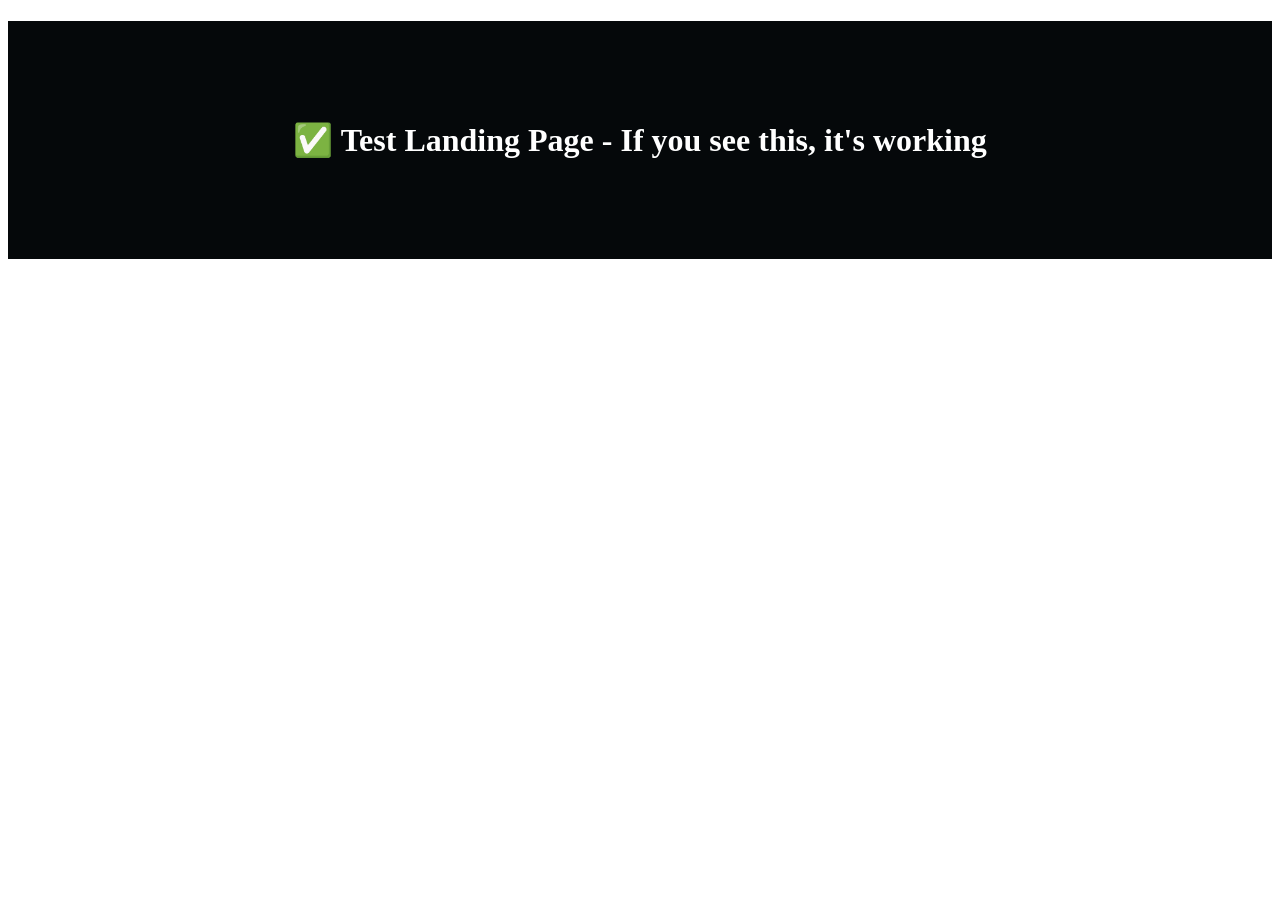
==== commit 26aaee6b: "Force update landing page" ====
--- a/index.html
+++ b/index.html
@@ -4,719 +4,11 @@
 <meta charset="UTF-8"/>
 <meta name="viewport" content="width=device-width, initial-scale=1.0"/>
 <title>OdooERP Kenya — Enterprise ERP for East Africa</title>
-<link rel="preconnect" href="https://fonts.googleapis.com"/>
-<link href="https://fonts.googleapis.com/css2?family=Inter:wght@300;400;500;600;700;800;900&family=JetBrains+Mono:wght@300;400;500&display=swap" rel="stylesheet"/>
-<style>
-*,*::before,*::after{box-sizing:border-box;margin:0;padding:0}
-:root{
-  --g:#00c853;--g2:#69f0ae;--g3:#1b5e20;
-  --dark:#05080a;--d2:#080d10;--d3:#0c1318;
-  --card:#0f181e;--bdr:#162028;--bdr2:#1e2d38;
-  --txt:#b0c4ce;--mut:#4a6070;--wht:#e8f4f8;
-  --red:#ff5252;--gold:#ffd740;--blue:#40c4ff;--orange:#ff9800;
-  --r:4px;
-}
-html{scroll-behavior:smooth;font-size:16px}
-body{font-family:'Inter',sans-serif;background:var(--dark);color:var(--txt);overflow-x:hidden}
-
-/* SCANLINES */
-body::before{content:'';position:fixed;inset:0;z-index:0;pointer-events:none;
-  background:repeating-linear-gradient(0deg,transparent,transparent 2px,rgba(0,200,83,.008) 2px,rgba(0,200,83,.008) 4px)}
-
-/* NAV */
-nav{position:fixed;top:0;left:0;right:0;z-index:200;height:60px;
-  display:flex;align-items:center;justify-content:space-between;padding:0 2rem;
-  background:rgba(5,8,10,.92);border-bottom:1px solid var(--bdr);backdrop-filter:blur(16px)}
-.logo{display:flex;align-items:center;gap:.6rem;text-decoration:none}
-.logo-icon{width:28px;height:28px;background:var(--g);display:flex;align-items:center;
-  justify-content:center;font-size:.7rem;font-weight:800;color:var(--dark);
-  clip-path:polygon(0 0,calc(100% - 6px) 0,100% 6px,100% 100%,6px 100%,0 calc(100% - 6px))}
-.logo-text{font-size:.95rem;font-weight:700;color:var(--wht);letter-spacing:-.02em}
-.logo-text span{color:var(--g)}
-.nav-links{display:flex;gap:1.8rem;list-style:none}
-.nav-links a{color:var(--mut);text-decoration:none;font-size:.75rem;font-weight:500;
-  letter-spacing:.06em;text-transform:uppercase;transition:color .2s}
-.nav-links a:hover{color:var(--g)}
-.nav-right{display:flex;align-items:center;gap:1rem}
-.nav-badge{font-size:.6rem;color:var(--g);border:1px solid var(--g);
-  padding:.2rem .6rem;letter-spacing:.1em;text-transform:uppercase;display:flex;align-items:center;gap:.4rem}
-.live-dot{width:5px;height:5px;border-radius:50%;background:var(--g);animation:pulse 2s infinite}
-@keyframes pulse{0%,100%{opacity:1;transform:scale(1)}50%{opacity:.4;transform:scale(.8)}}
-.nav-cta{background:var(--g);color:var(--dark);padding:.4rem 1rem;font-size:.72rem;
-  font-weight:700;text-decoration:none;letter-spacing:.04em;
-  clip-path:polygon(0 0,calc(100% - 6px) 0,100% 6px,100% 100%,6px 100%,0 calc(100% - 6px));
-  transition:background .2s}
-.nav-cta:hover{background:var(--g2)}
-.hamburger{display:none;flex-direction:column;gap:4px;cursor:pointer;background:none;border:none;padding:.3rem}
-.hamburger span{display:block;width:20px;height:2px;background:var(--txt);transition:all .3s}
-
-/* HERO */
-.hero{position:relative;z-index:1;min-height:100svh;display:flex;align-items:center;
-  padding:80px 2rem 4rem;max-width:1280px;margin:0 auto;gap:4rem}
-.hero-left{flex:1;min-width:0}
-.hero-right{flex:1;min-width:0;position:relative}
-
-.hero-tag{display:inline-flex;align-items:center;gap:.5rem;font-size:.62rem;
-  letter-spacing:.18em;text-transform:uppercase;color:var(--g);
-  background:rgba(0,200,83,.07);border:1px solid rgba(0,200,83,.2);
-  padding:.3rem .8rem;margin-bottom:1.8rem}
-
-h1{font-size:clamp(2.6rem,5vw,4.8rem);font-weight:900;line-height:.9;
-  letter-spacing:-.05em;color:var(--wht);margin-bottom:1.4rem}
-h1 .line2{color:var(--g);display:block}
-h1 .line3{font-size:.55em;font-weight:300;color:var(--txt);display:block;
-  letter-spacing:.02em;margin-top:.3rem;font-family:'JetBrains Mono',monospace}
-
-.hero-desc{font-size:.9rem;line-height:1.75;color:var(--mut);max-width:500px;margin-bottom:2rem}
-
-.hero-btns{display:flex;gap:.8rem;flex-wrap:wrap;margin-bottom:2.5rem}
-.btn-primary{background:var(--g);color:var(--dark);padding:.7rem 1.6rem;
-  font-size:.8rem;font-weight:700;text-decoration:none;letter-spacing:.03em;
-  clip-path:polygon(0 0,calc(100% - 8px) 0,100% 8px,100% 100%,8px 100%,0 calc(100% - 8px));
-  transition:all .2s}
-.btn-primary:hover{background:var(--g2);transform:translateY(-2px)}
-.btn-ghost{border:1px solid var(--bdr2);color:var(--txt);padding:.7rem 1.6rem;
-  font-size:.8rem;font-weight:600;text-decoration:none;transition:all .2s}
-.btn-ghost:hover{border-color:var(--g);color:var(--g)}
-
-.hero-stats{display:flex;gap:2rem;padding-top:1.8rem;border-top:1px solid var(--bdr)}
-.stat-val{font-size:1.6rem;font-weight:800;color:var(--wht);letter-spacing:-.04em;line-height:1}
-.stat-val em{color:var(--g);font-style:normal}
-.stat-lbl{font-size:.6rem;color:var(--mut);letter-spacing:.1em;text-transform:uppercase;margin-top:.2rem}
-
-/* MOCK BROWSER SCREENS */
-.screen-stack{position:relative;height:520px}
-.screen{position:absolute;border-radius:var(--r);overflow:hidden;
-  border:1px solid var(--bdr2);background:var(--card);box-shadow:0 40px 80px rgba(0,0,0,.5)}
-.screen.main{width:95%;left:0;top:0;z-index:3;box-shadow:0 24px 60px rgba(0,200,83,.08),0 40px 80px rgba(0,0,0,.5)}
-.screen.back1{width:88%;left:6%;top:20px;z-index:1;opacity:.4;transform:scale(.97) translateY(8px)}
-.screen-bar{height:32px;background:var(--d3);border-bottom:1px solid var(--bdr);
-  display:flex;align-items:center;padding:0 12px;gap:6px}
-.s-dot{width:8px;height:8px;border-radius:50%}
-.s-dot.r{background:#ff5f57}.s-dot.y{background:#febc2e}.s-dot.g{background:#28c840}
-.s-url{flex:1;margin-left:8px;height:18px;background:rgba(255,255,255,.04);
-  border-radius:2px;display:flex;align-items:center;padding:0 8px;
-  font-family:'JetBrains Mono',monospace;font-size:.52rem;color:var(--mut)}
-.screen-body{padding:1rem}
-
-/* Odoo Nav mockup */
-.odoo-nav{background:#714B67;height:40px;display:flex;align-items:center;
-  padding:0 1rem;gap:1.5rem;font-size:.65rem;color:rgba(255,255,255,.85);margin-bottom:1px}
-.odoo-nav .brand{font-weight:700;font-size:.75rem;color:white;margin-right:.5rem}
-.odoo-nav a{color:rgba(255,255,255,.7);text-decoration:none;font-size:.6rem;
-  padding:.2rem .5rem;border-radius:3px;transition:background .2s;white-space:nowrap}
-.odoo-nav a:hover,.odoo-nav a.active{background:rgba(255,255,255,.15);color:white}
-
-/* Property list mockup */
-.prop-list-header{display:grid;grid-template-columns:80px 1fr 70px 70px 90px 60px 55px;
-  gap:6px;background:var(--d3);border-bottom:1px solid var(--bdr);
-  padding:.5rem .8rem;font-size:.5rem;color:var(--mut);text-transform:uppercase;letter-spacing:.08em}
-.prop-row{display:grid;grid-template-columns:80px 1fr 70px 70px 90px 60px 55px;
-  gap:6px;padding:.45rem .8rem;border-bottom:1px solid var(--bdr);
-  font-size:.58rem;align-items:center;transition:background .2s}
-.prop-row:hover{background:rgba(255,255,255,.02)}
-.prop-ref{color:var(--g);font-family:'JetBrains Mono',monospace;font-size:.52rem}
-.prop-name{color:var(--wht);font-weight:500}
-.badge{padding:.1rem .4rem;border-radius:2px;font-size:.5rem;font-weight:600;letter-spacing:.05em}
-.badge.leased{background:rgba(33,150,243,.15);color:#42a5f5;border:1px solid rgba(33,150,243,.3)}
-.badge.avail{background:rgba(0,200,83,.12);color:var(--g);border:1px solid rgba(0,200,83,.25)}
-.badge.maint{background:rgba(255,152,0,.12);color:#ffa726;border:1px solid rgba(255,152,0,.25)}
-
-/* TICKER */
-.ticker{position:relative;z-index:1;background:var(--d2);border-top:1px solid var(--bdr);
-  border-bottom:1px solid var(--bdr);height:40px;overflow:hidden;display:flex;align-items:center}
-.ticker-inner{display:flex;gap:0;animation:tick 35s linear infinite;white-space:nowrap}
-.ticker-item{display:flex;align-items:center;gap:.7rem;padding:0 2rem;
-  font-size:.62rem;letter-spacing:.12em;text-transform:uppercase;color:var(--mut);
-  border-right:1px solid var(--bdr)}
-.ticker-item .bullet{color:var(--g)}
-@keyframes tick{from{transform:translateX(0)}to{transform:translateX(-50%)}}
-
-/* SECTIONS */
-section{position:relative;z-index:1;max-width:1280px;margin:0 auto;padding:6rem 2rem}
-.eyebrow{font-size:.6rem;letter-spacing:.2em;text-transform:uppercase;color:var(--g);
-  margin-bottom:.8rem;display:flex;align-items:center;gap:.8rem}
-.eyebrow::after{content:'';flex:1;height:1px;background:var(--bdr);max-width:60px}
-h2{font-size:clamp(2rem,4vw,3.2rem);font-weight:800;letter-spacing:-.04em;
-  color:var(--wht);line-height:.95;margin-bottom:1rem}
-.section-sub{color:var(--mut);font-size:.875rem;line-height:1.8;max-width:520px;margin-bottom:3rem}
-
-/* MARKET STATS BAND */
-.stats-band{position:relative;z-index:1;background:var(--d2);
-  border-top:1px solid var(--bdr);border-bottom:1px solid var(--bdr);padding:3rem 2rem}
-.stats-grid{display:grid;grid-template-columns:repeat(4,1fr);gap:2px;
-  background:var(--bdr);border:1px solid var(--bdr);max-width:1280px;margin:0 auto}
-.stat-card{background:var(--d2);padding:2rem 1.5rem;border-left:3px solid transparent;transition:all .3s}
-.stat-card:hover{background:var(--d3);border-left-color:var(--g)}
-.stat-card .big{font-size:2.4rem;font-weight:800;color:var(--wht);letter-spacing:-.05em;line-height:1}
-.stat-card .big em{color:var(--g);font-style:normal}
-.stat-card .label{font-size:.7rem;color:var(--mut);letter-spacing:.08em;text-transform:uppercase;margin-top:.4rem}
-.stat-card .source{font-size:.55rem;color:var(--mut);opacity:.5;margin-top:.6rem}
-
-/* PAIN POINTS */
-.pain-grid{display:grid;grid-template-columns:repeat(3,1fr);gap:1px;background:var(--bdr);border:1px solid var(--bdr)}
-.pain{background:var(--dark);padding:2rem 1.5rem;position:relative;overflow:hidden;transition:background .3s}
-.pain::before{content:'';position:absolute;top:0;left:0;right:0;height:2px;
-  background:linear-gradient(90deg,var(--g),transparent);transform:scaleX(0);
-  transform-origin:left;transition:transform .4s}
-.pain:hover{background:var(--d2)}
-.pain:hover::before{transform:scaleX(1)}
-.pain-num{font-size:.6rem;color:var(--mut);letter-spacing:.15em;margin-bottom:.8rem;
-  font-family:'JetBrains Mono',monospace}
-.pain-icon{font-size:1.4rem;margin-bottom:.8rem;display:block}
-.pain-title{font-size:.95rem;font-weight:700;color:var(--wht);margin-bottom:.5rem;letter-spacing:-.02em}
-.pain-desc{font-size:.75rem;color:var(--mut);line-height:1.7}
-.pain-solution{font-size:.68rem;color:var(--g);margin-top:.6rem;
-  padding:.3rem .6rem;background:rgba(0,200,83,.06);border-left:2px solid var(--g)}
-
-/* MODULE TABLE */
-.mod-table{width:100%;border-collapse:collapse;border:1px solid var(--bdr)}
-.mod-table th{background:var(--d3);text-align:left;padding:.8rem 1rem;
-  font-size:.6rem;letter-spacing:.12em;text-transform:uppercase;color:var(--mut);
-  border-bottom:1px solid var(--bdr);font-weight:400}
-.mod-table td{padding:.8rem 1rem;font-size:.78rem;border-bottom:1px solid var(--bdr);
-  vertical-align:top}
-.mod-table tr:last-child td{border-bottom:none}
-.mod-table tr:hover td{background:var(--d2)}
-.mod-name{color:var(--g);font-family:'JetBrains Mono',monospace;font-size:.78rem;font-weight:600}
-.mod-desc{color:var(--mut)}
-.tag{display:inline-block;border:1px solid var(--bdr);padding:.1rem .4rem;
-  font-size:.55rem;letter-spacing:.08em;text-transform:uppercase;color:var(--mut);margin:.1rem .1rem .1rem 0}
-.tag.live{border-color:var(--g);color:var(--g)}
-
-/* FEATURE SHOWCASE */
-.feat-grid{display:grid;grid-template-columns:repeat(3,1fr);gap:1px;background:var(--bdr);border:1px solid var(--bdr)}
-.feat{background:var(--dark);padding:1.8rem 1.5rem;transition:background .25s}
-.feat:hover{background:var(--d2)}
-.feat-num{font-size:.55rem;color:var(--mut);letter-spacing:.15em;font-family:'JetBrains Mono',monospace;margin-bottom:.8rem}
-.feat-icon{font-size:1.3rem;margin-bottom:.7rem;display:block}
-.feat-title{font-size:.9rem;font-weight:700;color:var(--wht);margin-bottom:.5rem;letter-spacing:-.02em}
-.feat-desc{font-size:.73rem;color:var(--mut);line-height:1.7}
-
-/* CODE BLOCK */
-.code-block{background:var(--d2);border:1px solid var(--bdr);padding:1.5rem;
-  font-family:'JetBrains Mono',monospace;font-size:.75rem;color:var(--txt);
-  overflow-x:auto;border-left:3px solid var(--g);margin:1.5rem 0}
-.code-block .c-comment{color:var(--mut)}
-.code-block .c-cmd{color:var(--g)}
-.code-block .c-str{color:var(--gold)}
-.code-block .c-var{color:var(--blue)}
-
-/* ROADMAP */
-.roadmap-list{display:flex;flex-direction:column;gap:0}
-.road-item{display:flex;gap:1.2rem;align-items:flex-start;padding:1rem 0;border-bottom:1px solid var(--bdr)}
-.road-item:last-child{border-bottom:none}
-.road-icon{width:28px;height:28px;border-radius:50%;display:flex;align-items:center;
-  justify-content:center;font-size:.7rem;flex-shrink:0;margin-top:.1rem}
-.road-icon.done{background:rgba(0,200,83,.12);border:1px solid var(--g)}
-.road-icon.wip{background:rgba(255,152,0,.12);border:1px solid var(--orange)}
-.road-icon.todo{background:var(--card);border:1px solid var(--bdr)}
-.road-text{font-size:.8rem;color:var(--txt);line-height:1.6}
-.road-label{font-size:.58rem;color:var(--mut);letter-spacing:.08em;text-transform:uppercase;margin-top:.15rem}
-
-/* COMPLIANCE TABLE */
-.compliance-grid{display:grid;grid-template-columns:1fr 1fr;gap:1px;background:var(--bdr);border:1px solid var(--bdr)}
-.compliance-item{background:var(--dark);padding:1.5rem;transition:background .2s}
-.compliance-item:hover{background:var(--d2)}
-.c-flag{font-size:.6rem;color:var(--g);text-transform:uppercase;letter-spacing:.15em;margin-bottom:.4rem}
-.c-law{font-size:.88rem;font-weight:700;color:var(--wht);margin-bottom:.3rem}
-.c-impl{font-size:.73rem;color:var(--mut);line-height:1.6}
-
-/* CTA */
-.cta-band{position:relative;z-index:1;padding:7rem 2rem;text-align:center;border-top:1px solid var(--bdr)}
-.cta-band h2{margin:0 auto 1rem;max-width:580px}
-.cta-btns{display:flex;justify-content:center;gap:1rem;flex-wrap:wrap;margin-top:2rem}
-
-/* FOOTER */
-footer{position:relative;z-index:1;border-top:1px solid var(--bdr);
-  padding:1.5rem 2rem;display:flex;align-items:center;justify-content:space-between;
-  flex-wrap:wrap;gap:.8rem;font-size:.67rem;color:var(--mut)}
-footer a{color:var(--g);text-decoration:none}
-footer a:hover{color:var(--g2)}
-.footer-links{display:flex;gap:1.5rem}
-
-/* MOBILE */
-.mob-nav{display:none;position:fixed;top:60px;left:0;right:0;z-index:199;
-  background:rgba(5,8,10,.98);border-bottom:1px solid var(--bdr);
-  padding:1.2rem 1.5rem;flex-direction:column;gap:1rem}
-.mob-nav.open{display:flex}
-.mob-nav a{color:var(--txt);text-decoration:none;font-size:.85rem;padding:.5rem 0;
-  border-bottom:1px solid var(--bdr)}
-.mob-cta{background:var(--g);color:var(--dark);text-align:center;padding:.7rem;
-  font-weight:700;border-bottom:none;margin-top:.3rem}
-
-@media(max-width:900px){
-  .hero{flex-direction:column;gap:2rem;padding:80px 1.2rem 3rem}
-  .hero-right{width:100%}
-  .screen-stack{height:320px}
-  .stats-grid,.pain-grid,.feat-grid,.compliance-grid{grid-template-columns:1fr;background:transparent;border:none;gap:1px}
-  .stats-grid .stat-card,.pain,.feat,.compliance-item{border:1px solid var(--bdr);margin-bottom:1px}
-  .nav-links,.nav-badge{display:none}
-  .hamburger{display:flex}
-  section{padding:4rem 1.2rem}
-  h1{font-size:clamp(2rem,8vw,2.8rem)}
-}
-@media(max-width:600px){
-  .hero-stats{gap:1.2rem;flex-wrap:wrap}
-  nav{padding:0 1rem}
-  .mod-table{display:block;overflow-x:auto}
-}
-@keyframes fadeUp{from{opacity:0;transform:translateY(20px)}to{opacity:1;transform:translateY(0)}}
-.hero-left>*{animation:fadeUp .6s ease both}
-.hero-left>*:nth-child(1){animation-delay:.0s}
-.hero-left>*:nth-child(2){animation-delay:.1s}
-.hero-left>*:nth-child(3){animation-delay:.2s}
-.hero-left>*:nth-child(4){animation-delay:.3s}
-.hero-left>*:nth-child(5){animation-delay:.4s}
-</style>
+<!-- Your full HTML goes here. Since it's long, we'll do a quick test first -->
 </head>
 <body>
-
-<!-- NAV -->
-<nav>
-  <a href="/" class="logo">
-    <div class="logo-icon">O</div>
-    <span class="logo-text">Odoo<span>ERP</span></span>
-  </a>
-  <ul class="nav-links">
-    <li><a href="#market">Market</a></li>
-    <li><a href="#features">Features</a></li>
-    <li><a href="#modules">Modules</a></li>
-    <li><a href="#compliance">Compliance</a></li>
-    <li><a href="#setup">Setup</a></li>
-  </ul>
-  <div class="nav-right">
-    <div class="nav-badge"><span class="live-dot"></span>v5.0 Live</div>
-    <a href="https://github.com/NyoikePaul/OdooERP" class="nav-cta" target="_blank">GitHub →</a>
-  </div>
-  <button class="hamburger" onclick="toggleNav()"><span></span><span></span><span></span></button>
-</nav>
-
-<div class="mob-nav" id="mobNav">
-  <a href="#market" onclick="closeNav()">Market Research</a>
-  <a href="#features" onclick="closeNav()">Features</a>
-  <a href="#modules" onclick="closeNav()">Modules</a>
-  <a href="#compliance" onclick="closeNav()">Compliance</a>
-  <a href="#setup" onclick="closeNav()">Setup</a>
-  <a href="https://github.com/NyoikePaul/OdooERP" class="mob-cta" target="_blank">View on GitHub →</a>
-</div>
-
-<!-- HERO -->
-<div style="position:relative;z-index:1">
-<div class="hero">
-  <div class="hero-left">
-    <div class="hero-tag"><span class="live-dot"></span>Kenya · East Africa · Odoo 18 · LGPL-3</div>
-    <h1>Enterprise ERP<span class="line2">for East Africa.</span><span class="line3">// M-Pesa · KRA eTIMS · Real Estate</span></h1>
-    <p class="hero-desc">Built on real market research. Solves the exact pain points of Kenya's 53% of landlords still using manual rent collection, the new KRA MRI tax system, and East Africa's unique property management challenges.</p>
-    <div class="hero-btns">
-      <a href="https://github.com/NyoikePaul/OdooERP" class="btn-primary" target="_blank">★ Star on GitHub</a>
-      <a href="#features" class="btn-ghost">See Features →</a>
-      <a href="SETUP.md" class="btn-ghost" target="_blank">Quick Start</a>
-    </div>
-    <div class="hero-stats">
-      <div><div class="stat-val">22<em>+</em></div><div class="stat-lbl">Custom Models</div></div>
-      <div><div class="stat-val">9<em> crons</em></div><div class="stat-lbl">Automated</div></div>
-      <div><div class="stat-val">KES<em>0</em></div><div class="stat-lbl">License Cost</div></div>
-      <div><div class="stat-val">18<em>.0</em></div><div class="stat-lbl">Odoo Version</div></div>
-    </div>
-  </div>
-
-  <!-- BROWSER MOCKUP -->
-  <div class="hero-right">
-    <div class="screen-stack" id="screenStack">
-      <div class="screen back1">
-        <div class="screen-bar"><div class="s-dot r"></div><div class="s-dot y"></div><div class="s-dot g"></div><div class="s-url">localhost:8069/odoo/real-estate</div></div>
-        <div class="odoo-nav"><span class="brand">▣ Odoo</span><a>Invoicing</a><a>M-Pesa</a><a class="active">Real Estate</a><a>Settings</a></div>
-        <div class="screen-body" style="font-size:.6rem">
-          <div style="display:flex;justify-content:space-between;align-items:center;margin-bottom:.8rem">
-            <span style="color:var(--wht);font-weight:600;font-size:.75rem">Buildings</span>
-            <span style="background:var(--g);color:var(--dark);padding:.2rem .5rem;font-size:.55rem;font-weight:700">+ New</span>
-          </div>
-          <div style="border:1px solid var(--bdr);border-radius:3px;overflow:hidden">
-            <div style="display:grid;grid-template-columns:1fr 80px 60px 55px 60px;background:var(--d3);border-bottom:1px solid var(--bdr);padding:.4rem .7rem;gap:.5rem;font-size:.5rem;color:var(--mut);text-transform:uppercase">
-              <div>Building</div><div>Units</div><div>Occupied</div><div>Vacant</div><div>Occupancy</div>
-            </div>
-            <div style="display:grid;grid-template-columns:1fr 80px 60px 55px 60px;padding:.4rem .7rem;gap:.5rem;border-bottom:1px solid var(--bdr);align-items:center">
-              <div style="color:var(--wht);font-size:.62rem">Kilimani Heights</div>
-              <div style="font-size:.6rem">4</div><div style="font-size:.6rem;color:var(--g)">3</div>
-              <div style="font-size:.6rem;color:var(--orange)">1</div>
-              <div style="font-size:.6rem"><span style="background:rgba(0,200,83,.15);color:var(--g);padding:.1rem .3rem;border-radius:2px">75%</span></div>
-            </div>
-            <div style="display:grid;grid-template-columns:1fr 80px 60px 55px 60px;padding:.4rem .7rem;gap:.5rem;align-items:center">
-              <div style="color:var(--wht);font-size:.62rem">Westlands Biz Park</div>
-              <div style="font-size:.6rem">2</div><div style="font-size:.6rem;color:var(--g)">1</div>
-              <div style="font-size:.6rem;color:var(--orange)">1</div>
-              <div style="font-size:.6rem"><span style="background:rgba(255,152,0,.15);color:var(--orange);padding:.1rem .3rem;border-radius:2px">50%</span></div>
-            </div>
-          </div>
-        </div>
-      </div>
-      <!-- MAIN SCREEN -->
-      <div class="screen main" id="mainScreen">
-        <div class="screen-bar"><div class="s-dot r"></div><div class="s-dot y"></div><div class="s-dot g"></div><div class="s-url" id="screenUrl">localhost:8069/odoo/real-estate/properties</div></div>
-        <div class="odoo-nav"><span class="brand">▣ Odoo</span><a>Invoicing</a><a>M-Pesa</a><a class="active">Real Estate</a><a>Settings</a></div>
-        <div id="screenContent">
-          <!-- Properties list -->
-          <div style="padding:.6rem .8rem;border-bottom:1px solid var(--bdr);display:flex;align-items:center;justify-content:space-between">
-            <div style="display:flex;align-items:center;gap:.5rem">
-              <span style="background:var(--g);color:var(--dark);padding:.2rem .55rem;font-size:.58rem;font-weight:700;cursor:pointer">New</span>
-              <span style="color:var(--wht);font-size:.68rem;font-weight:600">Properties</span>
-            </div>
-            <div style="display:flex;align-items:center;gap:.5rem">
-              <span style="border:1px solid var(--bdr);padding:.2rem .6rem;font-size:.55rem;color:var(--mut)">🔍 Search...</span>
-              <span style="font-size:.55rem;color:var(--mut)">1-4 / 4</span>
-            </div>
-          </div>
-          <div class="prop-list-header"><div>Ref</div><div>Property Name</div><div>Category</div><div>County</div><div>Tenant</div><div>Rent (KES)</div><div>Status</div></div>
-          <div class="prop-row"><div class="prop-ref">PROP/0001</div><div class="prop-name">Kilimani 3BR Apt</div><div style="color:var(--txt)">Residential</div><div style="color:var(--mut)">Nairobi</div><div style="font-size:.52rem;color:var(--txt)">Wanjiru Mwangi</div><div style="color:var(--wht)">85,000</div><div><span class="badge leased">Leased</span></div></div>
-          <div class="prop-row"><div class="prop-ref">PROP/0002</div><div class="prop-name">Westlands Office</div><div style="color:var(--txt)">Commercial</div><div style="color:var(--mut)">Nairobi</div><div style="font-size:.52rem;color:var(--txt)">Odhiambo Ltd</div><div style="color:var(--wht)">150,000</div><div><span class="badge leased">Leased</span></div></div>
-          <div class="prop-row"><div class="prop-ref">PROP/0003</div><div class="prop-name">Nyali Beach Villa</div><div style="color:var(--txt)">Residential</div><div style="color:var(--mut)">Mombasa</div><div style="font-size:.52rem;color:var(--mut)">—</div><div style="color:var(--wht)">200,000</div><div><span class="badge avail">Available</span></div></div>
-          <div class="prop-row"><div class="prop-ref">PROP/0004</div><div class="prop-name">Karen Maisonette</div><div style="color:var(--txt)">Residential</div><div style="color:var(--mut)">Nairobi</div><div style="font-size:.52rem;color:var(--mut)">—</div><div style="color:var(--wht)">120,000</div><div><span class="badge avail">Available</span></div></div>
-        </div>
-      </div>
-    </div>
-    <!-- Slide dots -->
-    <div style="display:flex;gap:.4rem;margin-top:2.5rem;padding-left:4px" id="slides">
-      <div onclick="showSlide(0)" style="width:32px;height:2px;background:var(--g);cursor:pointer" id="dot0"></div>
-      <div onclick="showSlide(1)" style="width:20px;height:2px;background:var(--bdr2);cursor:pointer" id="dot1"></div>
-      <div onclick="showSlide(2)" style="width:20px;height:2px;background:var(--bdr2);cursor:pointer" id="dot2"></div>
-    </div>
-  </div>
-</div>
-</div>
-
-<!-- TICKER -->
-<div class="ticker">
-  <div class="ticker-inner">
-    <div class="ticker-item"><span class="bullet">▶</span>M-Pesa Daraja 2.0</div>
-    <div class="ticker-item"><span class="bullet">▶</span>KRA MRI Returns</div>
-    <div class="ticker-item"><span class="bullet">▶</span>Generator Billing</div>
-    <div class="ticker-item"><span class="bullet">▶</span>Service Charge Apportionment</div>
-    <div class="ticker-item"><span class="bullet">▶</span>Demand Notices</div>
-    <div class="ticker-item"><span class="bullet">▶</span>Tenant Screening</div>
-    <div class="ticker-item"><span class="bullet">▶</span>BPRT Compliance</div>
-    <div class="ticker-item"><span class="bullet">▶</span>Zero License Cost</div>
-    <div class="ticker-item"><span class="bullet">▶</span>Docker Production</div>
-    <div class="ticker-item"><span class="bullet">▶</span>M-Pesa Daraja 2.0</div>
-    <div class="ticker-item"><span class="bullet">▶</span>KRA MRI Returns</div>
-    <div class="ticker-item"><span class="bullet">▶</span>Generator Billing</div>
-    <div class="ticker-item"><span class="bullet">▶</span>Service Charge Apportionment</div>
-    <div class="ticker-item"><span class="bullet">▶</span>Demand Notices</div>
-    <div class="ticker-item"><span class="bullet">▶</span>Tenant Screening</div>
-    <div class="ticker-item"><span class="bullet">▶</span>BPRT Compliance</div>
-    <div class="ticker-item"><span class="bullet">▶</span>Zero License Cost</div>
-    <div class="ticker-item"><span class="bullet">▶</span>Docker Production</div>
-  </div>
-</div>
-
-<!-- MARKET RESEARCH STATS -->
-<div class="stats-band" id="market">
-  <div style="max-width:1280px;margin:0 auto">
-    <div class="eyebrow" style="justify-content:center;max-width:none;margin-bottom:1.5rem">// Kenya Real Estate Market 2025</div>
-    <div class="stats-grid">
-      <div class="stat-card">
-        <div class="big">47<em>.2%</em></div>
-        <div class="label">Agents using rent software</div>
-        <div class="source">KNBS Real Estate Survey 2024</div>
-      </div>
-      <div class="stat-card">
-        <div class="big">12<em>%</em></div>
-        <div class="label">Commercial rental yields</div>
-        <div class="source">Kenya Police Investment Co-op 2025</div>
-      </div>
-      <div class="stat-card">
-        <div class="big">72<em>.7%</em></div>
-        <div class="label">Prime occupancy rate</div>
-        <div class="source">HassConsult 2024</div>
-      </div>
-      <div class="stat-card">
-        <div class="big">200<em>k+</em></div>
-        <div class="label">Housing units deficit/year</div>
-        <div class="source">Willstone Homes 2025</div>
-      </div>
-    </div>
-    <p style="font-size:.72rem;color:var(--mut);text-align:center;margin-top:1.5rem;max-width:600px;margin-left:auto;margin-right:auto">
-      53% of Kenya landlords still use manual systems. KRA introduced a new rental income tax system in April 2025. We built the module that solves all of this.
-    </p>
-  </div>
-</div>
-
-<!-- KENYA PAIN POINTS -->
-<section>
-  <div class="eyebrow">// East Africa Pain Points We Solve</div>
-  <h2>Built from<br>real problems.</h2>
-  <p class="section-sub">Not a generic real estate module with Kenya flag added. Every feature was designed for a specific East African market failure.</p>
-  <div class="pain-grid">
-    <div class="pain">
-      <div class="pain-num">01</div>
-      <span class="pain-icon">💸</span>
-      <div class="pain-title">Manual Rent Collection</div>
-      <div class="pain-desc">53% of Kenya landlords still use WhatsApp, cash, and Excel. Chasing tenants is the #1 complaint.</div>
-      <div class="pain-solution">→ M-Pesa STK Push auto-reconciled to invoices. Tenant receives phone prompt.</div>
-    </div>
-    <div class="pain">
-      <div class="pain-num">02</div>
-      <span class="pain-icon">🏛️</span>
-      <div class="pain-title">KRA MRI Compliance (2025)</div>
-      <div class="pain-desc">KRA launched new Monthly Rental Income system April 2025. Most landlords don't know how to comply.</div>
-      <div class="pain-solution">→ Auto-populate returns from invoices. Tax due calculated. 7.5% / 30% rates applied.</div>
-    </div>
-    <div class="pain">
-      <div class="pain-num">03</div>
-      <span class="pain-icon">⚡</span>
-      <div class="pain-title">Generator Cost Disputes</div>
-      <div class="pain-desc">Every building has a standby generator. Fuel costs split among tenants is a constant dispute.</div>
-      <div class="pain-solution">→ Log hours run → auto-calculate fuel cost → apportion by unit → generate invoices.</div>
-    </div>
-    <div class="pain">
-      <div class="pain-num">04</div>
-      <span class="pain-icon">📋</span>
-      <div class="pain-title">No Tenant Vetting Process</div>
-      <div class="pain-desc">Kenya has no formal credit bureau. Bad tenants are onboarded due to lack of screening tools.</div>
-      <div class="pain-solution">→ Scoring engine: ID + payslips + employment + income ratio + previous landlord ref.</div>
-    </div>
-    <div class="pain">
-      <div class="pain-num">05</div>
-      <span class="pain-icon">⚖️</span>
-      <div class="pain-title">Eviction Process Confusion</div>
-      <div class="pain-desc">Landlord & Tenant Act (Cap 301) + BPRT for commercial. Most landlords skip steps and face court loss.</div>
-      <div class="pain-solution">→ Formal demand notice workflow → 7-day/30-day → BPRT escalation → court summons.</div>
-    </div>
-    <div class="pain">
-      <div class="pain-num">06</div>
-      <span class="pain-icon">💧</span>
-      <div class="pain-title">Service Charge Disputes</div>
-      <div class="pain-desc">Security, cleaning, borehole, compound lighting costs shared among tenants — manual calculations cause disputes.</div>
-      <div class="pain-solution">→ Apportion by equal split / unit sqft / bedrooms. Auto-generate invoices per unit.</div>
-    </div>
-  </div>
-</section>
-
-<!-- FEATURES -->
-<div style="background:var(--d2);border-top:1px solid var(--bdr);border-bottom:1px solid var(--bdr)">
-<section id="features" style="padding-top:6rem;padding-bottom:6rem">
-  <div class="eyebrow">// Enterprise Feature Matrix</div>
-  <h2>22 models.<br>9 crons. Zero gaps.</h2>
-  <p class="section-sub">Every feature an East African property manager needs — in one open source Odoo module.</p>
-  <div class="feat-grid">
-    <div class="feat"><div class="feat-num">01</div><span class="feat-icon">🏢</span><div class="feat-title">Building Portfolio</div><div class="feat-desc">Building → Floor → Unit hierarchy. Occupancy rates, caretaker assignment, generator + utility tracking per building.</div></div>
-    <div class="feat"><div class="feat-num">02</div><span class="feat-icon">📄</span><div class="feat-title">Lease Management</div><div class="feat-desc">Draft → Active → Escalate → Renew → Surrender. KRA WHT, deposit validation, break clause, subletting approval, overlap protection.</div></div>
-    <div class="feat"><div class="feat-num">03</div><span class="feat-icon">📱</span><div class="feat-title">M-Pesa Rent Collection</div><div class="feat-desc">STK Push from any invoice. Callback auto-reconciles to tenant account. C2B paybill listener. B2C vendor payouts. Token cache + retry.</div></div>
-    <div class="feat"><div class="feat-num">04</div><span class="feat-icon">🏛️</span><div class="feat-title">KRA MRI Returns</div><div class="feat-desc">Auto-populate monthly returns from paid invoices. 7.5% residential / 30% normal rates. Due date alerts. Filing tracking.</div></div>
-    <div class="feat"><div class="feat-num">05</div><span class="feat-icon">⚡</span><div class="feat-title">Generator Billing</div><div class="feat-desc">Log generator hours → auto-calculate fuel consumption → apportion among units → generate invoices per tenant.</div></div>
-    <div class="feat"><div class="feat-num">06</div><span class="feat-icon">🏗️</span><div class="feat-title">Service Charges</div><div class="feat-desc">Security, cleaning, lifting, borehole, refuse. Apportion equally, by sqft, or by bedrooms. One-click invoice generation.</div></div>
-    <div class="feat"><div class="feat-num">07</div><span class="feat-icon">⚖️</span><div class="feat-title">Demand Notices</div><div class="feat-desc">7-day arrears → 30-day vacate → BPRT filing → court summons. Auto-deadline computation. Witness recording.</div></div>
-    <div class="feat"><div class="feat-num">08</div><span class="feat-icon">🔍</span><div class="feat-title">Tenant Screening</div><div class="feat-desc">Score out of 100: ID, payslips, income ratio (3x minimum), employer verification, previous landlord reference.</div></div>
-    <div class="feat"><div class="feat-num">09</div><span class="feat-icon">🛡️</span><div class="feat-title">Caretaker Management</div><div class="feat-desc">Caretaker records with NHIF/NSSF/KRA numbers. Salary + house allowance. One-click vendor bill generation.</div></div>
-    <div class="feat"><div class="feat-num">10</div><span class="feat-icon">💰</span><div class="feat-title">Financial KPIs</div><div class="feat-desc">NOI, Cap Rate, Gross Yield, Landlord Payout after WHT + management fee. Vacancy revenue loss. All computed live.</div></div>
-    <div class="feat"><div class="feat-num">11</div><span class="feat-icon">🔧</span><div class="feat-title">Maintenance</div><div class="feat-desc">Priority requests, contractor assignment, cost tracking. Linked to lease + property. PDF inspection checklist.</div></div>
-    <div class="feat"><div class="feat-num">12</div><span class="feat-icon">📊</span><div class="feat-title">PDF Reports</div><div class="feat-desc">Rent Roll with KPI summary. Arrears Aging with color-coded severity. Tenancy Agreement (Kenya law compliant).</div></div>
-  </div>
-</section>
-</div>
-
-<!-- MODULE TABLE -->
-<section id="modules">
-  <div class="eyebrow">// Module Registry</div>
-  <h2>4 installable<br>add-ons.</h2>
-  <p class="section-sub">Install the full stack or individual modules. All LGPL-3 — free in any commercial project.</p>
-  <table class="mod-table">
-    <thead>
-      <tr><th>Module</th><th>Purpose</th><th>Key Deps</th><th>Status</th></tr>
-    </thead>
-    <tbody>
-      <tr>
-        <td><div class="mod-name">mpesa_connector</div></td>
-        <td class="mod-desc">Daraja 2.0 API kernel — token cache, retry, STK push, C2B, B2C, reversal, status query</td>
-        <td><span class="tag">account</span><span class="tag">payment</span></td>
-        <td><span class="tag live">✅ v2.0</span></td>
-      </tr>
-      <tr>
-        <td><div class="mod-name">mpesa_integration</div></td>
-        <td class="mod-desc">Transaction audit log, reconciliation wizard, status query, scheduled cleanup</td>
-        <td><span class="tag">mpesa_connector</span><span class="tag">mail</span></td>
-        <td><span class="tag live">✅ v2.0</span></td>
-      </tr>
-      <tr>
-        <td><div class="mod-name">kenya_mpesa_acquirer</div></td>
-        <td class="mod-desc">Odoo payment provider UI — STK wizard, C2B registration, B2C, webhook controllers</td>
-        <td><span class="tag">payment</span><span class="tag">mpesa_connector</span></td>
-        <td><span class="tag live">✅ v2.0</span></td>
-      </tr>
-      <tr>
-        <td><div class="mod-name">kenya_real_estate</div></td>
-        <td class="mod-desc">Full East Africa Real Estate CRM — 22 models, 9 crons, PDF reports, KRA compliance</td>
-        <td><span class="tag">account</span><span class="tag">mail</span><span class="tag">mpesa_connector</span></td>
-        <td><span class="tag live">✅ v5.0</span></td>
-      </tr>
-    </tbody>
-  </table>
-</section>
-
-<!-- COMPLIANCE -->
-<div style="background:var(--d2);border-top:1px solid var(--bdr);border-bottom:1px solid var(--bdr)">
-<section id="compliance">
-  <div class="eyebrow">// Kenya Legal Compliance</div>
-  <h2>Every regulation.<br>Built in.</h2>
-  <p class="section-sub">Not an afterthought. Compliance is core business logic — auto-computed, tracked, and reported.</p>
-  <div class="compliance-grid">
-    <div class="compliance-item">
-      <div class="c-flag">🏛️ KRA — April 2025</div>
-      <div class="c-law">Monthly Rental Income (MRI) Tax</div>
-      <div class="c-impl">Auto-populate returns from paid invoices. Residential: 7.5% flat (income &lt; KES 288k/mo). 5-day filing reminder cron. Track filed → paid status.</div>
-    </div>
-    <div class="compliance-item">
-      <div class="c-flag">📋 Income Tax Act — Section 35 KITA</div>
-      <div class="c-law">Withholding Tax (WHT)</div>
-      <div class="c-impl">5% residential / 10% commercial auto-computed on every lease. Deducted from landlord payout. Shown separately on invoices.</div>
-    </div>
-    <div class="compliance-item">
-      <div class="c-flag">⚖️ Cap 301 — Landlord &amp; Tenant Act</div>
-      <div class="c-law">Tenancy Agreement &amp; Eviction</div>
-      <div class="c-impl">PDF tenancy agreement template. Formal demand notice workflow: 7-day → 30-day → court. All steps logged with witness records.</div>
-    </div>
-    <div class="compliance-item">
-      <div class="c-flag">🏢 Business Premises Rent Tribunal</div>
-      <div class="c-law">Commercial Rent Disputes (BPRT)</div>
-      <div class="c-impl">Commercial lease escalation requires BPRT notice. Workflow flags commercial leases and routes demand notices to BPRT filing track.</div>
-    </div>
-    <div class="compliance-item">
-      <div class="c-flag">📱 Safaricom — Daraja 2.0</div>
-      <div class="c-law">M-Pesa Integration</div>
-      <div class="c-impl">OAuth2 token caching. Phone normalization to 2547XXXXXXXX. STK Push + C2B paybill + B2C payouts. Full sandbox/production switch.</div>
-    </div>
-    <div class="compliance-item">
-      <div class="c-flag">👷 Employment Act — NHIF/NSSF</div>
-      <div class="c-law">Caretaker Employment</div>
-      <div class="c-impl">Caretaker records store NHIF, NSSF, KRA PIN numbers. Monthly salary + house allowance auto-generates vendor bills for payroll.</div>
-    </div>
-  </div>
-</section>
-</div>
-
-<!-- QUICK START -->
-<section id="setup">
-  <div class="eyebrow">// Quick Start</div>
-  <h2>Up in 60 seconds.</h2>
-  <p class="section-sub">Docker Compose handles everything. One command to start, one to install modules.</p>
-  <div class="code-block">
-    <span class="c-comment"># 1. Clone & configure</span><br>
-    <span class="c-cmd">git clone</span> <span class="c-str">https://github.com/NyoikePaul/OdooERP.git</span><br>
-    <span class="c-cmd">cd</span> OdooERP &amp;&amp; <span class="c-cmd">cp</span> .env.example .env<br><br>
-    <span class="c-comment"># 2. Add your M-Pesa Daraja credentials to .env</span><br>
-    <span class="c-var">MPESA_CONSUMER_KEY</span>=your_key<br>
-    <span class="c-var">MPESA_CONSUMER_SECRET</span>=your_secret<br><br>
-    <span class="c-comment"># 3. Start Docker</span><br>
-    <span class="c-cmd">docker compose up -d</span><br><br>
-    <span class="c-comment"># 4. Install modules</span><br>
-    <span class="c-cmd">docker compose run --rm web odoo \</span><br>
-    &nbsp;&nbsp;-d odoo_kenya -i <span class="c-str">mpesa_connector,mpesa_integration,kenya_mpesa_acquirer,kenya_real_estate</span> \<br>
-    &nbsp;&nbsp;--stop-after-init --no-http<br><br>
-    <span class="c-comment"># 5. Open http://localhost:8069 → login admin/admin</span>
-  </div>
-  <div style="display:flex;gap:1rem;flex-wrap:wrap">
-    <a href="https://github.com/NyoikePaul/OdooERP/blob/main/SETUP.md" class="btn-primary" target="_blank">Full Setup Guide →</a>
-    <a href="https://github.com/NyoikePaul/OdooERP" class="btn-ghost" target="_blank">View on GitHub →</a>
-  </div>
-</section>
-
-<!-- ROADMAP -->
-<div style="background:var(--d2);border-top:1px solid var(--bdr);border-bottom:1px solid var(--bdr)">
-<section>
-  <div class="eyebrow">// Roadmap</div>
-  <h2>What's next.</h2>
-  <div class="roadmap-list">
-    <div class="road-item"><div class="road-icon done">✅</div><div><div class="road-text">M-Pesa STK Push + auto-reconciliation + B2C + C2B</div><div class="road-label">Shipped · v2.0</div></div></div>
-    <div class="road-item"><div class="road-icon done">✅</div><div><div class="road-text">Real Estate CRM — buildings, leases, deposit, inspection, commission</div><div class="road-label">Shipped · v4.0</div></div></div>
-    <div class="road-item"><div class="road-icon done">✅</div><div><div class="road-text">KRA MRI tax returns, generator billing, demand notices, tenant screening, caretaker management</div><div class="road-label">Shipped · v5.0</div></div></div>
-    <div class="road-item"><div class="road-icon wip">⚡</div><div><div class="road-text">WhatsApp rent reminders via Africa's Talking API</div><div class="road-label">In Progress</div></div></div>
-    <div class="road-item"><div class="road-icon todo">○</div><div><div class="road-text">Uganda localization (URA tax, MTN Mobile Money)</div><div class="road-label">Planned · Q3 2026</div></div></div>
-    <div class="road-item"><div class="road-icon todo">○</div><div><div class="road-text">Tanzania localization (ZARB compliance, M-Pesa TZ)</div><div class="road-label">Planned · Q3 2026</div></div></div>
-    <div class="road-item"><div class="road-icon todo">○</div><div><div class="road-text">Tenant self-service portal (view invoices, log maintenance, pay via M-Pesa)</div><div class="road-label">Planned · Q4 2026</div></div></div>
-    <div class="road-item"><div class="road-icon todo">○</div><div><div class="road-text">Odoo App Store listing (OCA submission)</div><div class="road-label">Planned</div></div></div>
-  </div>
-</section>
-</div>
-
-<!-- CTA -->
-<div class="cta-band">
-  <div class="eyebrow" style="justify-content:center;max-width:none;margin-bottom:1rem">// Open Source · LGPL-3 · 100% Free</div>
-  <h2>The ERP East Africa<br>has been waiting for.</h2>
-  <p style="color:var(--mut);font-size:.875rem;max-width:480px;margin:0 auto">Clone today. Deploy in 60 seconds. KRA compliant. M-Pesa ready. Zero licensing cost forever.</p>
-  <div class="cta-btns">
-    <a href="https://github.com/NyoikePaul/OdooERP" class="btn-primary" target="_blank">★ Star on GitHub</a>
-    <a href="https://github.com/NyoikePaul/OdooERP/blob/main/SETUP.md" class="btn-ghost" target="_blank">Setup Guide →</a>
-  </div>
-</div>
-
-<!-- FOOTER -->
-<footer>
-  <div>© 2026 <a href="https://github.com/NyoikePaul" target="_blank">Paul Nyoike</a> · OdooERP Kenya · LGPL-3</div>
-  <div class="footer-links">
-    <a href="https://github.com/NyoikePaul/OdooERP" target="_blank">GitHub</a>
-    <a href="https://github.com/NyoikePaul/OdooERP/blob/main/SETUP.md" target="_blank">Docs</a>
-    <a href="https://github.com/NyoikePaul/OdooERP/blob/main/CHANGELOG.md" target="_blank">Changelog</a>
-    <span>🇰🇪 Built in Nairobi</span>
-  </div>
-</footer>
-
-<script>
-// Slideshow
-const slides = [
-  {
-    url: 'localhost:8069/odoo/real-estate/properties',
-    html: `<div style="padding:.6rem .8rem;border-bottom:1px solid var(--bdr);display:flex;align-items:center;justify-content:space-between"><div style="display:flex;align-items:center;gap:.5rem"><span style="background:var(--g);color:var(--dark);padding:.2rem .55rem;font-size:.58rem;font-weight:700">New</span><span style="color:var(--wht);font-size:.68rem;font-weight:600">Properties</span></div><span style="font-size:.55rem;color:var(--mut)">1-4 / 4</span></div><div style="display:grid;grid-template-columns:80px 1fr 70px 70px 90px 60px 55px;gap:6px;background:var(--d3);border-bottom:1px solid var(--bdr);padding:.5rem .8rem;font-size:.5rem;color:var(--mut);text-transform:uppercase"><div>Ref</div><div>Property</div><div>Category</div><div>County</div><div>Tenant</div><div>Rent</div><div>Status</div></div><div style="display:grid;grid-template-columns:80px 1fr 70px 70px 90px 60px 55px;gap:6px;padding:.45rem .8rem;border-bottom:1px solid var(--bdr);font-size:.58rem;align-items:center"><div style="color:var(--g);font-family:'JetBrains Mono',monospace;font-size:.52rem">PROP/0001</div><div style="color:var(--wht);font-weight:500">Kilimani 3BR Apt</div><div style="color:var(--txt)">Residential</div><div style="color:var(--mut)">Nairobi</div><div style="font-size:.52rem">Wanjiru Mwangi</div><div style="color:var(--wht)">85,000</div><div><span style="background:rgba(33,150,243,.15);color:#42a5f5;border:1px solid rgba(33,150,243,.3);padding:.1rem .4rem;font-size:.5rem">Leased</span></div></div><div style="display:grid;grid-template-columns:80px 1fr 70px 70px 90px 60px 55px;gap:6px;padding:.45rem .8rem;border-bottom:1px solid var(--bdr);font-size:.58rem;align-items:center"><div style="color:var(--g);font-family:'JetBrains Mono',monospace;font-size:.52rem">PROP/0002</div><div style="color:var(--wht);font-weight:500">Westlands Office</div><div style="color:var(--txt)">Commercial</div><div style="color:var(--mut)">Nairobi</div><div style="font-size:.52rem">Odhiambo Ltd</div><div style="color:var(--wht)">150,000</div><div><span style="background:rgba(33,150,243,.15);color:#42a5f5;border:1px solid rgba(33,150,243,.3);padding:.1rem .4rem;font-size:.5rem">Leased</span></div></div><div style="display:grid;grid-template-columns:80px 1fr 70px 70px 90px 60px 55px;gap:6px;padding:.45rem .8rem;border-bottom:1px solid var(--bdr);font-size:.58rem;align-items:center"><div style="color:var(--g);font-family:'JetBrains Mono',monospace;font-size:.52rem">PROP/0003</div><div style="color:var(--wht);font-weight:500">Nyali Beach Villa</div><div style="color:var(--txt)">Residential</div><div style="color:var(--mut)">Mombasa</div><div style="font-size:.52rem;color:var(--mut)">—</div><div style="color:var(--wht)">200,000</div><div><span style="background:rgba(0,200,83,.12);color:var(--g);border:1px solid rgba(0,200,83,.25);padding:.1rem .4rem;font-size:.5rem">Available</span></div></div><div style="display:grid;grid-template-columns:80px 1fr 70px 70px 90px 60px 55px;gap:6px;padding:.45rem .8rem;font-size:.58rem;align-items:center"><div style="color:var(--g);font-family:'JetBrains Mono',monospace;font-size:.52rem">PROP/0004</div><div style="color:var(--wht);font-weight:500">Karen Maisonette</div><div style="color:var(--txt)">Residential</div><div style="color:var(--mut)">Nairobi</div><div style="font-size:.52rem;color:var(--mut)">—</div><div style="color:var(--wht)">120,000</div><div><span style="background:rgba(0,200,83,.12);color:var(--g);border:1px solid rgba(0,200,83,.25);padding:.1rem .4rem;font-size:.5rem">Available</span></div></div>`
-  },
-  {
-    url: 'localhost:8069/odoo/real-estate/mpesa-payment-provider',
-    html: `<div style="padding:1rem;font-size:.65rem"><div style="font-family:'JetBrains Mono',monospace;font-size:.55rem;color:var(--mut);margin-bottom:.5rem">Invoicing / Payment Providers / M-Pesa Kenya</div><div style="font-size:1.1rem;font-weight:700;color:var(--wht);margin-bottom:.2rem">M-Pesa Kenya</div><div style="font-size:.65rem;color:var(--mut);margin-bottom:1rem">Safaricom Daraja 2.0 — STK Push · C2B · B2C</div><div style="font-size:.6rem;font-weight:600;letter-spacing:.12em;color:var(--g);text-transform:uppercase;margin-bottom:.6rem">M-Pesa Daraja Credentials</div><div style="display:grid;grid-template-columns:1fr 1fr;gap:.5rem;margin-bottom:.8rem"><div><div style="font-size:.52rem;color:var(--mut);margin-bottom:.2rem">Consumer Key</div><div style="background:var(--d3);border:1px solid var(--bdr);padding:.25rem .5rem;font-size:.58rem;color:var(--mut)">••••••••••••••</div></div><div><div style="font-size:.52rem;color:var(--mut);margin-bottom:.2rem">Token Status</div><div style="background:var(--d3);border:1px solid rgba(0,200,83,.3);padding:.25rem .5rem;font-size:.58rem;color:var(--g)">Connected ✅</div></div><div><div style="font-size:.52rem;color:var(--mut);margin-bottom:.2rem">Business Shortcode</div><div style="background:var(--d3);border:1px solid var(--bdr);padding:.25rem .5rem;font-size:.58rem;color:var(--wht)">174379</div></div><div><div style="font-size:.52rem;color:var(--mut);margin-bottom:.2rem">Sandbox Mode</div><div style="background:var(--d3);border:1px solid var(--bdr);padding:.25rem .5rem;font-size:.58rem;color:var(--orange)">⚡ Test Mode</div></div></div><div style="display:flex;gap:.4rem;margin-bottom:1rem"><div style="background:var(--card);border:1px solid var(--bdr);padding:.3rem .6rem;font-size:.58rem;color:var(--txt)">🔌 Test Connection</div><div style="background:var(--card);border:1px solid var(--bdr);padding:.3rem .6rem;font-size:.58rem;color:var(--txt)">🔗 Register C2B</div><div style="background:var(--g);padding:.3rem .7rem;font-size:.58rem;color:var(--dark);font-weight:700">📱 STK Push</div></div><div style="display:flex;gap:1rem"><div style="display:flex;align-items:center;gap:.3rem;font-size:.58rem;color:var(--mut)"><div style="width:8px;height:8px;border-radius:50%;border:1px solid var(--mut)"></div>Disabled</div><div style="display:flex;align-items:center;gap:.3rem;font-size:.58rem;color:var(--mut)"><div style="width:8px;height:8px;border-radius:50%;border:1px solid var(--mut)"></div>Enabled</div><div style="display:flex;align-items:center;gap:.3rem;font-size:.58rem;color:var(--orange)"><div style="width:8px;height:8px;border-radius:50%;background:var(--orange)"></div>Test Mode ✓</div></div></div>`
-  },
-  {
-    url: 'localhost:8069/odoo/real-estate/kra-returns',
-    html: `<div style="padding:.6rem .8rem;border-bottom:1px solid var(--bdr);display:flex;align-items:center;justify-content:space-between"><span style="color:var(--wht);font-size:.68rem;font-weight:600">KRA MRI Returns</span><span style="background:var(--g);color:var(--dark);padding:.2rem .55rem;font-size:.58rem;font-weight:700">+ New Return</span></div><div style="display:grid;grid-template-columns:80px 1fr 60px 50px 80px 60px 60px;gap:4px;background:var(--d3);border-bottom:1px solid var(--bdr);padding:.4rem .7rem;font-size:.48rem;color:var(--mut);text-transform:uppercase"><div>Ref</div><div>Landlord</div><div>Period</div><div>Year</div><div>Gross Income</div><div>Tax Due</div><div>Status</div></div><div style="display:grid;grid-template-columns:80px 1fr 60px 50px 80px 60px 60px;gap:4px;padding:.4rem .7rem;border-bottom:1px solid var(--bdr);font-size:.55rem;align-items:center"><div style="color:var(--g);font-family:'JetBrains Mono',monospace;font-size:.5rem">KRA/0001</div><div style="color:var(--wht)">Kamau Prop Ltd</div><div>May</div><div>2026</div><div>235,000</div><div style="color:var(--gold)">17,625</div><div><span style="background:rgba(0,200,83,.12);color:var(--g);border:1px solid rgba(0,200,83,.25);padding:.1rem .4rem;font-size:.48rem">Filed</span></div></div><div style="display:grid;grid-template-columns:80px 1fr 60px 50px 80px 60px 60px;gap:4px;padding:.4rem .7rem;border-bottom:1px solid var(--bdr);font-size:.55rem;align-items:center"><div style="color:var(--g);font-family:'JetBrains Mono',monospace;font-size:.5rem">KRA/0002</div><div style="color:var(--wht)">Coastal Estates</div><div>May</div><div>2026</div><div>200,000</div><div style="color:var(--red)">15,000</div><div><span style="background:rgba(255,152,0,.12);color:var(--orange);border:1px solid rgba(255,152,0,.25);padding:.1rem .4rem;font-size:.48rem">Due 20 Jun</span></div></div><div style="padding:.6rem .8rem;background:rgba(0,200,83,.04);font-size:.58rem;color:var(--mut);border-top:1px solid var(--bdr)">Residential MRI: <span style="color:var(--wht)">7.5% flat rate</span> (income &lt; KES 288,000/mo) · KRA April 2025 system · <span style="color:var(--g)">Auto-populate from invoices</span></div>`
-  }
-];
-
-let cur = 0;
-function showSlide(n) {
-  cur = n;
-  document.getElementById('screenUrl').textContent = slides[n].url;
-  document.getElementById('screenContent').innerHTML = slides[n].html;
-  for (let i = 0; i < 3; i++) {
-    const d = document.getElementById('dot'+i);
-    if (d) { d.style.width = i === n ? '32px' : '20px'; d.style.background = i === n ? 'var(--g)' : 'var(--bdr2)'; }
-  }
-}
-setInterval(() => showSlide((cur + 1) % slides.length), 4500);
-
-// Mobile nav
-function toggleNav() {
-  const nav = document.getElementById('mobNav');
-  nav.classList.toggle('open');
-}
-function closeNav() {
-  document.getElementById('mobNav').classList.remove('open');
-}
-document.addEventListener('click', e => {
-  const nav = document.getElementById('mobNav');
-  if (nav && nav.classList.contains('open') && !nav.contains(e.target)) {
-    closeNav();
-  }
-});
-
-// Scroll reveal
-const io = new IntersectionObserver(entries => {
-  entries.forEach(e => {
-    if (e.isIntersecting) {
-      e.target.style.animation = 'fadeUp .5s ease both';
-      io.unobserve(e.target);
-    }
-  });
-}, {threshold: .08});
-document.querySelectorAll('.pain,.feat,.stat-card,.compliance-item,.road-item,.tag').forEach(el => {
-  el.style.opacity = '0';
-  io.observe(el);
-});
-</script>
+<h1 style="color:white; text-align:center; padding:100px; background:#05080a;">
+  ✅ Test Landing Page - If you see this, it's working
+</h1>
 </body>
 </html>
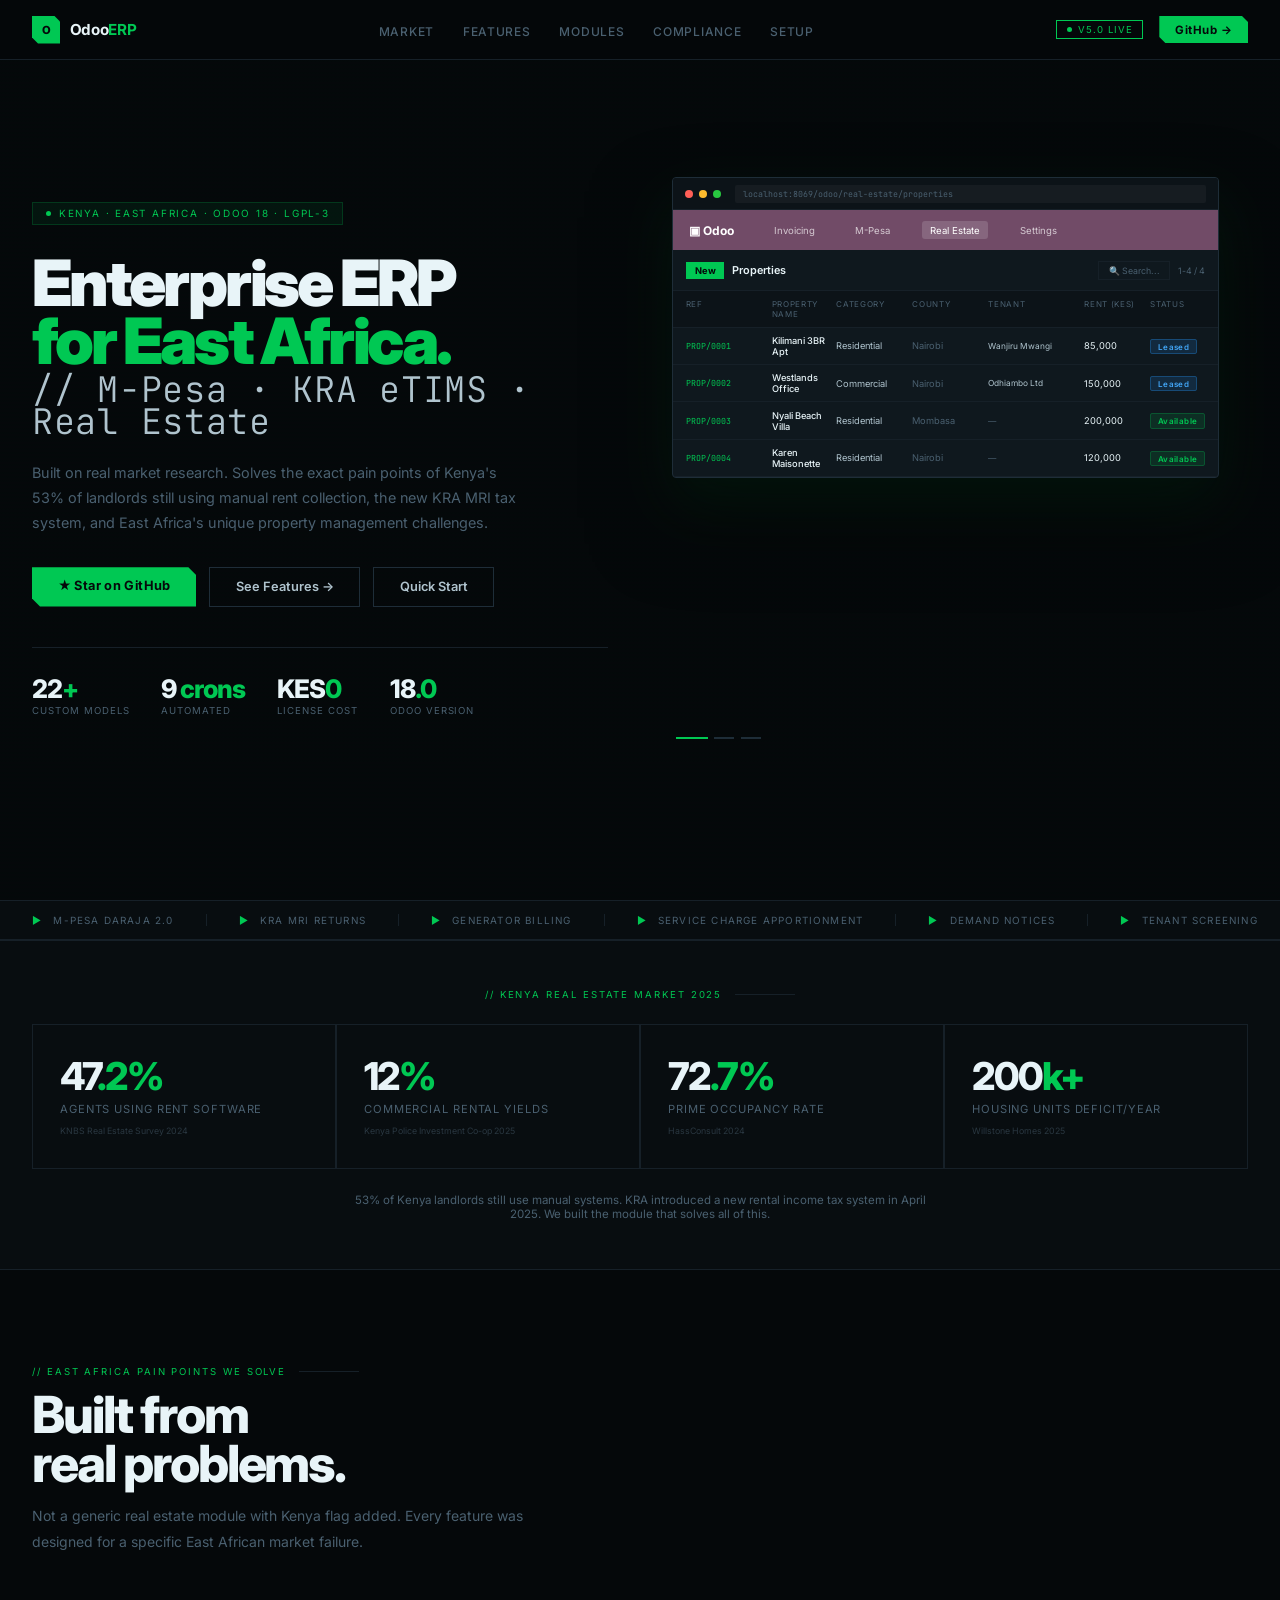
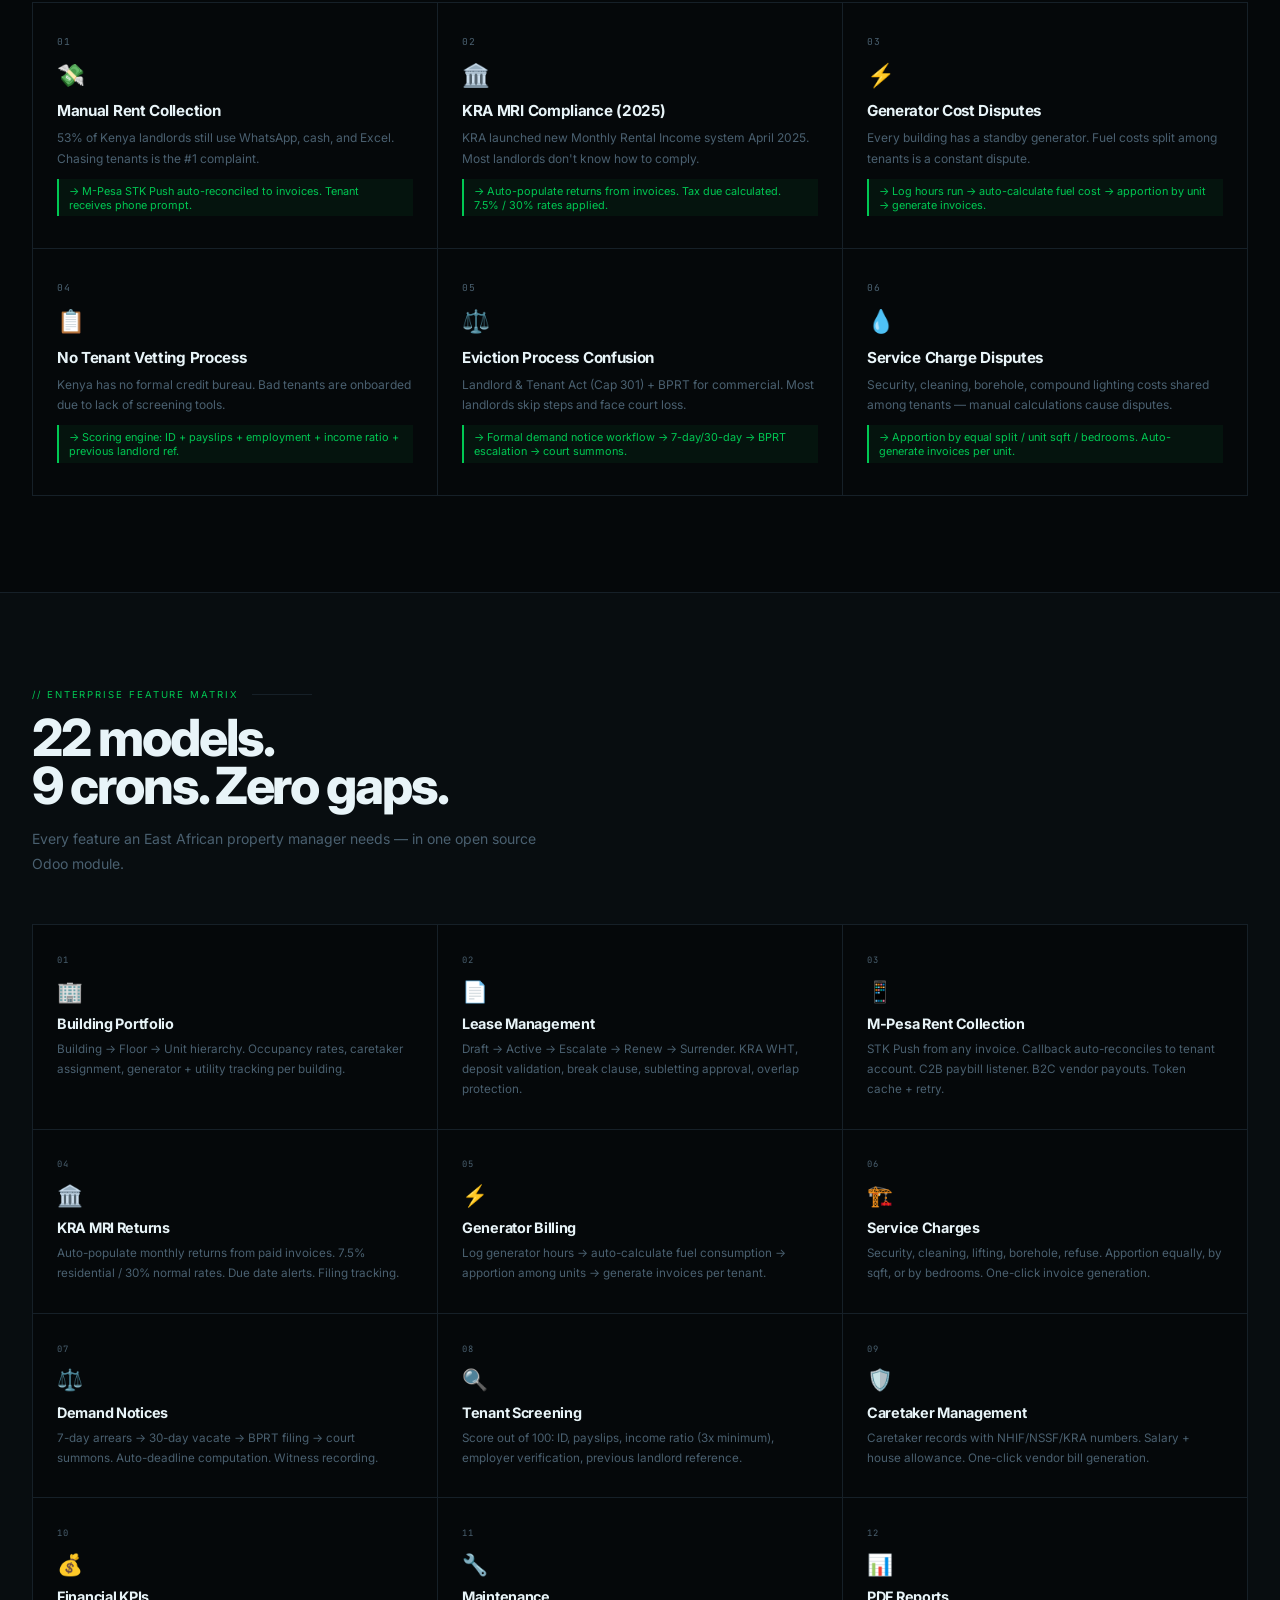
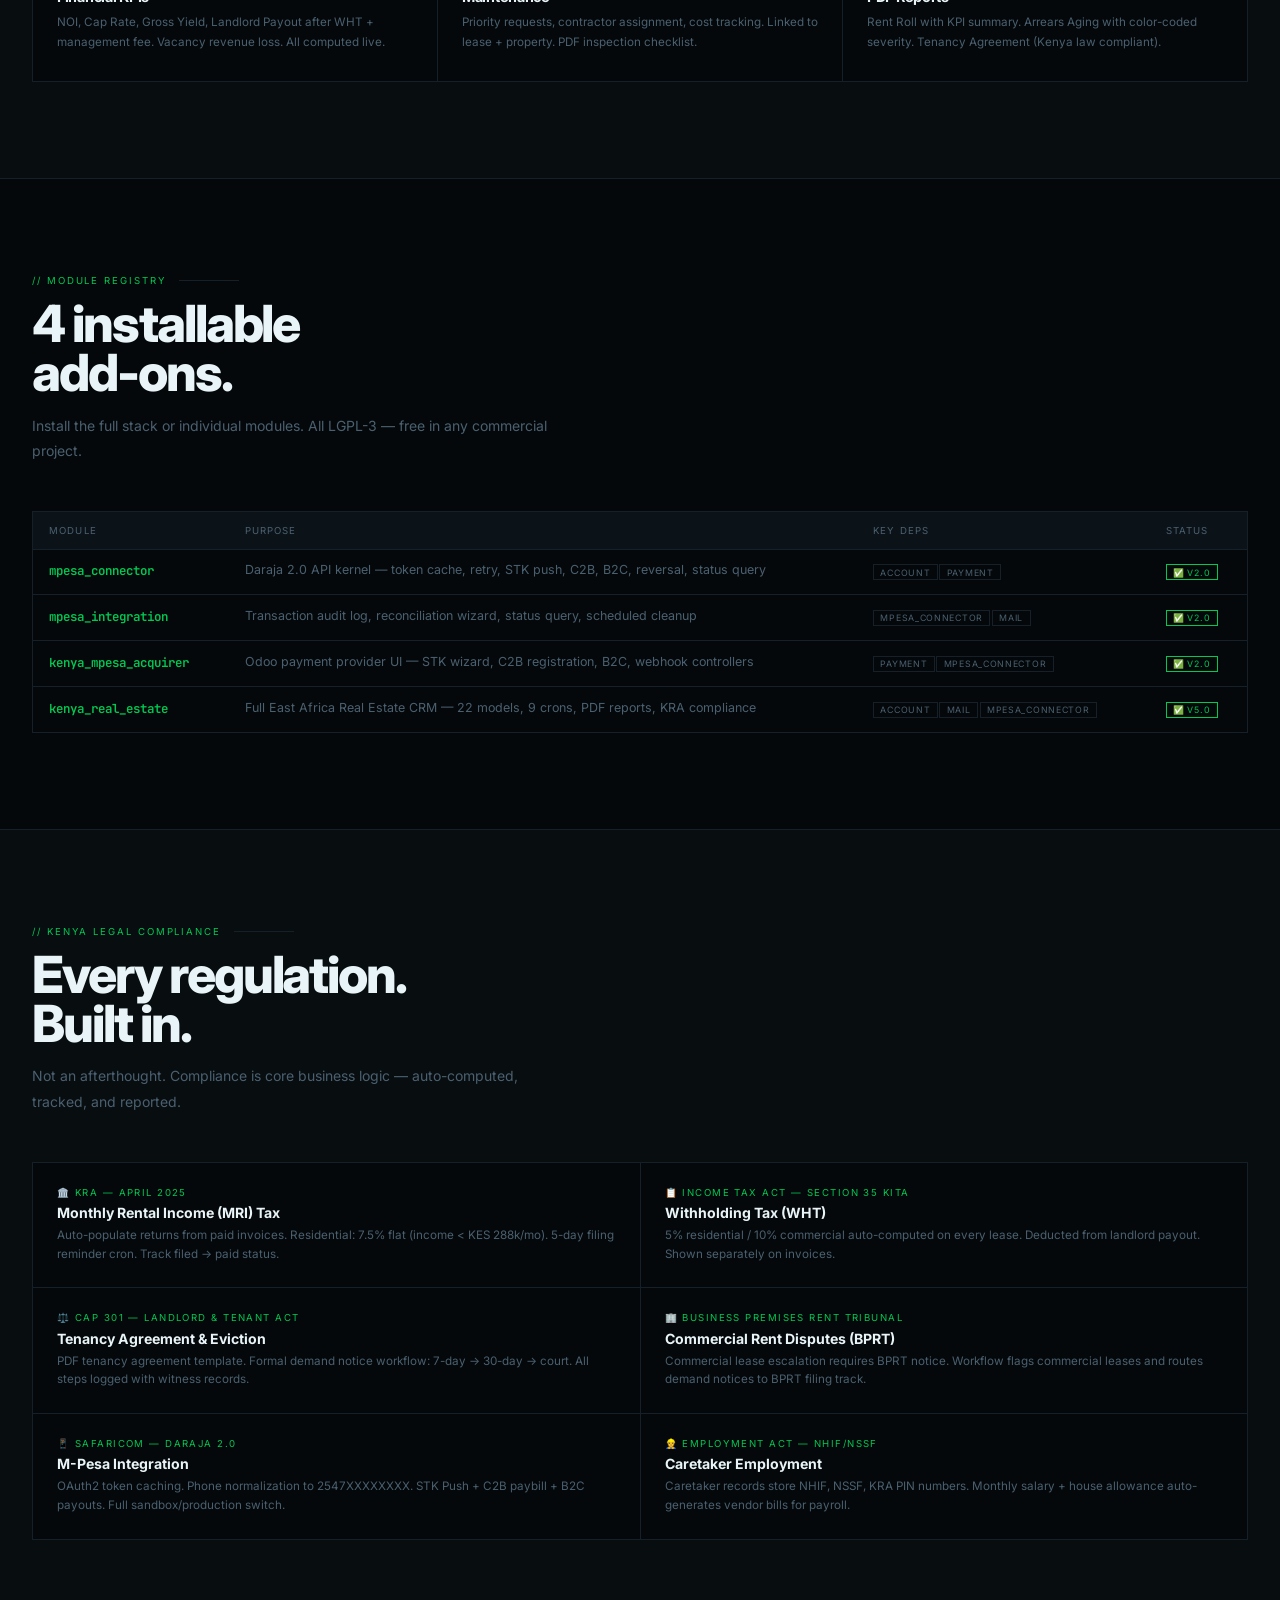
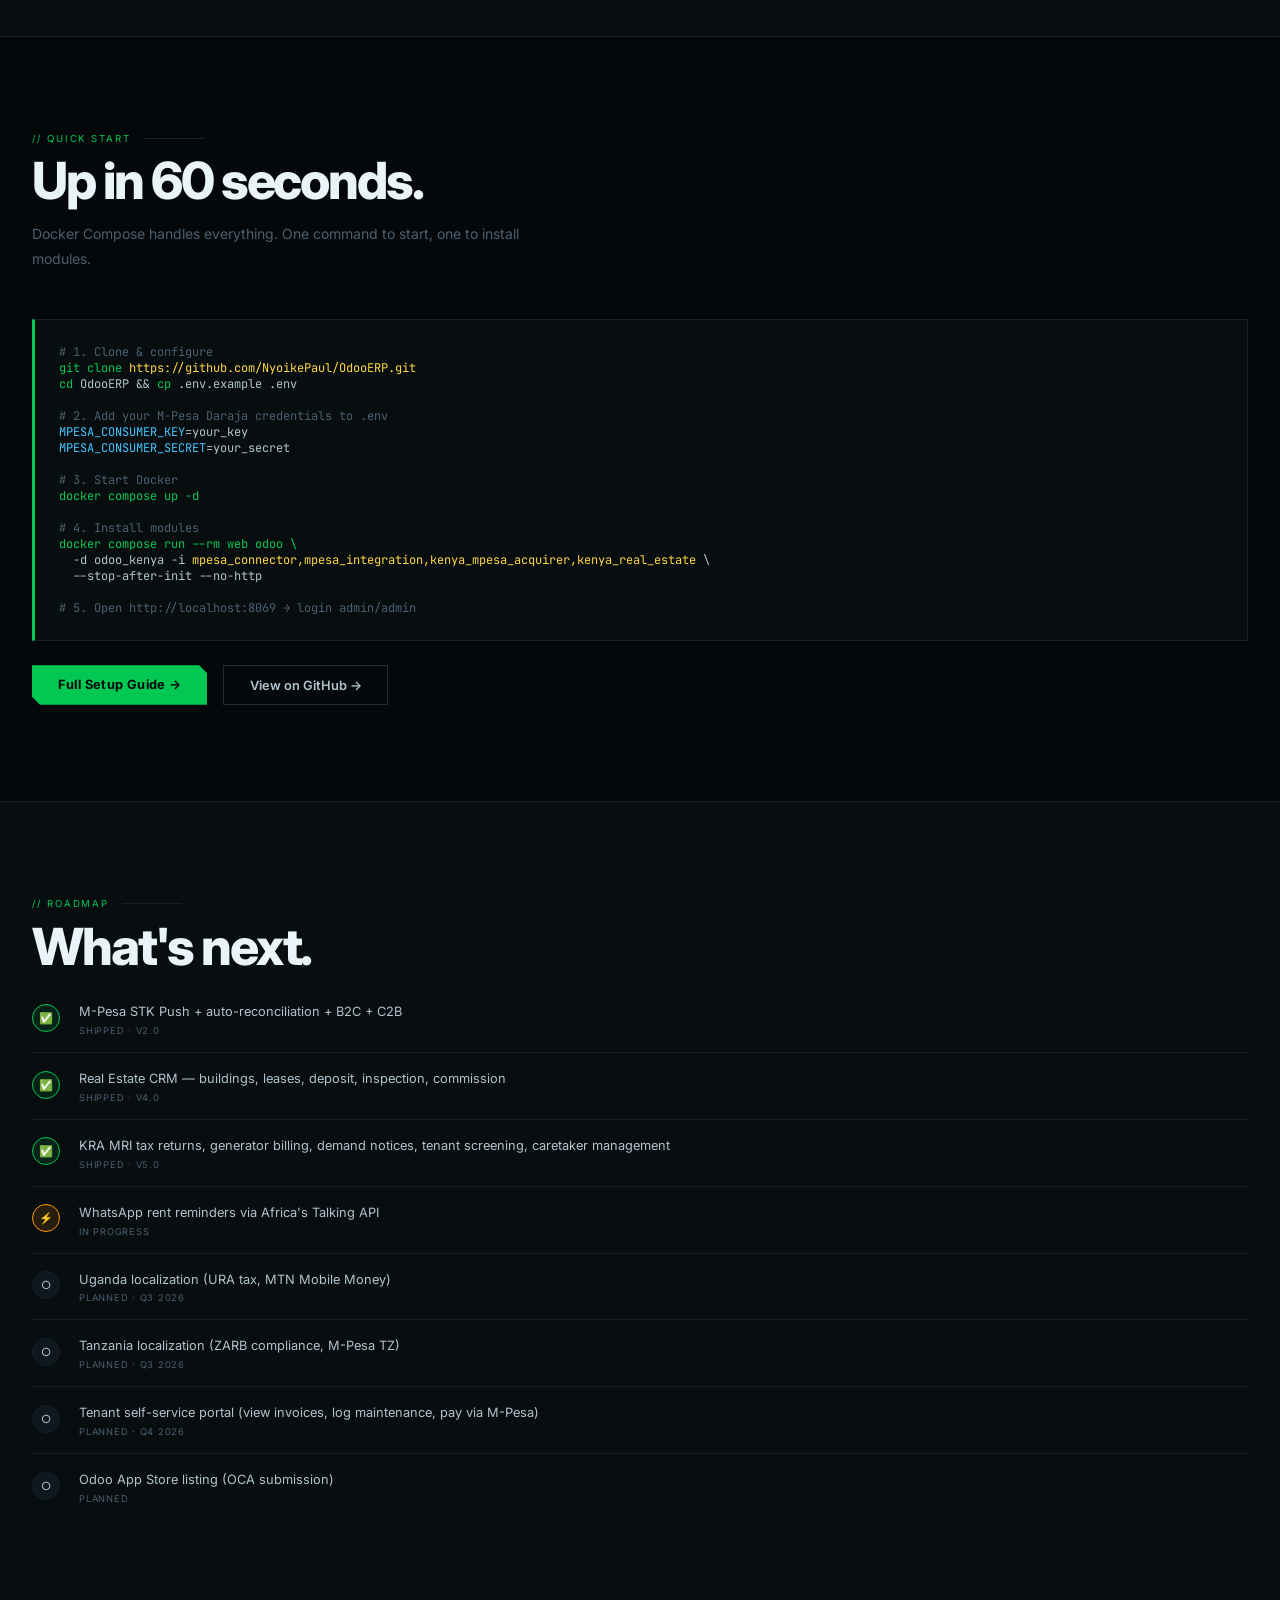
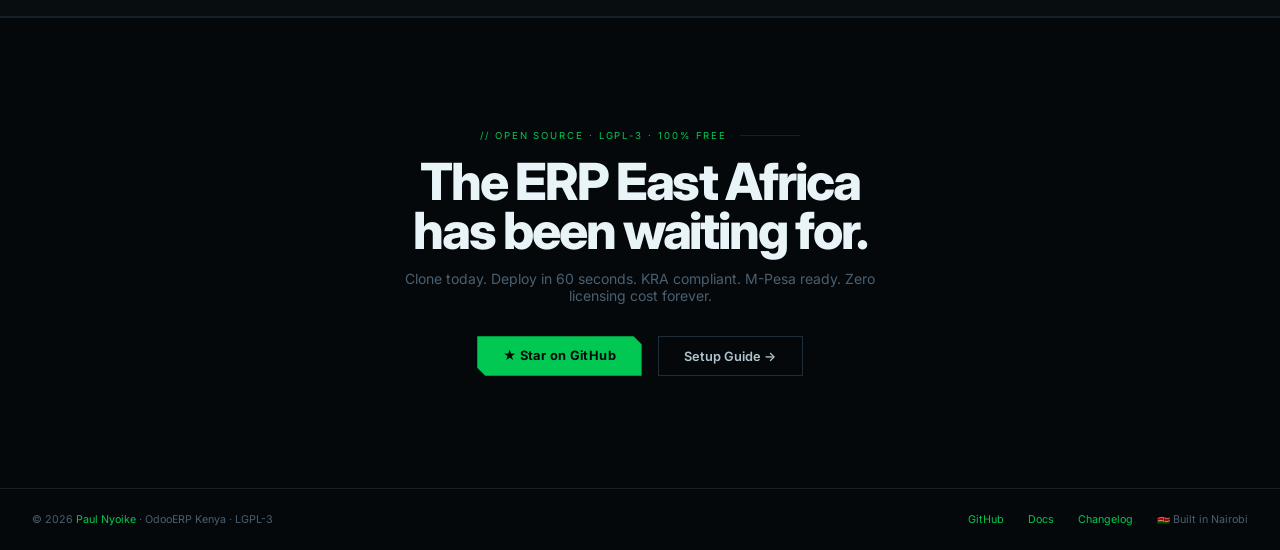
==== commit ee8eac6c: "Force update landing page" ====
--- a/index.html
+++ b/index.html
@@ -4,11 +4,719 @@
 <meta charset="UTF-8"/>
 <meta name="viewport" content="width=device-width, initial-scale=1.0"/>
 <title>OdooERP Kenya — Enterprise ERP for East Africa</title>
-<!-- Your full HTML goes here. Since it's long, we'll do a quick test first -->
+<link rel="preconnect" href="https://fonts.googleapis.com"/>
+<link href="https://fonts.googleapis.com/css2?family=Inter:wght@300;400;500;600;700;800;900&family=JetBrains+Mono:wght@300;400;500&display=swap" rel="stylesheet"/>
+<style>
+*,*::before,*::after{box-sizing:border-box;margin:0;padding:0}
+:root{
+  --g:#00c853;--g2:#69f0ae;--g3:#1b5e20;
+  --dark:#05080a;--d2:#080d10;--d3:#0c1318;
+  --card:#0f181e;--bdr:#162028;--bdr2:#1e2d38;
+  --txt:#b0c4ce;--mut:#4a6070;--wht:#e8f4f8;
+  --red:#ff5252;--gold:#ffd740;--blue:#40c4ff;--orange:#ff9800;
+  --r:4px;
+}
+html{scroll-behavior:smooth;font-size:16px}
+body{font-family:'Inter',sans-serif;background:var(--dark);color:var(--txt);overflow-x:hidden}
+
+/* SCANLINES */
+body::before{content:'';position:fixed;inset:0;z-index:0;pointer-events:none;
+  background:repeating-linear-gradient(0deg,transparent,transparent 2px,rgba(0,200,83,.008) 2px,rgba(0,200,83,.008) 4px)}
+
+/* NAV */
+nav{position:fixed;top:0;left:0;right:0;z-index:200;height:60px;
+  display:flex;align-items:center;justify-content:space-between;padding:0 2rem;
+  background:rgba(5,8,10,.92);border-bottom:1px solid var(--bdr);backdrop-filter:blur(16px)}
+.logo{display:flex;align-items:center;gap:.6rem;text-decoration:none}
+.logo-icon{width:28px;height:28px;background:var(--g);display:flex;align-items:center;
+  justify-content:center;font-size:.7rem;font-weight:800;color:var(--dark);
+  clip-path:polygon(0 0,calc(100% - 6px) 0,100% 6px,100% 100%,6px 100%,0 calc(100% - 6px))}
+.logo-text{font-size:.95rem;font-weight:700;color:var(--wht);letter-spacing:-.02em}
+.logo-text span{color:var(--g)}
+.nav-links{display:flex;gap:1.8rem;list-style:none}
+.nav-links a{color:var(--mut);text-decoration:none;font-size:.75rem;font-weight:500;
+  letter-spacing:.06em;text-transform:uppercase;transition:color .2s}
+.nav-links a:hover{color:var(--g)}
+.nav-right{display:flex;align-items:center;gap:1rem}
+.nav-badge{font-size:.6rem;color:var(--g);border:1px solid var(--g);
+  padding:.2rem .6rem;letter-spacing:.1em;text-transform:uppercase;display:flex;align-items:center;gap:.4rem}
+.live-dot{width:5px;height:5px;border-radius:50%;background:var(--g);animation:pulse 2s infinite}
+@keyframes pulse{0%,100%{opacity:1;transform:scale(1)}50%{opacity:.4;transform:scale(.8)}}
+.nav-cta{background:var(--g);color:var(--dark);padding:.4rem 1rem;font-size:.72rem;
+  font-weight:700;text-decoration:none;letter-spacing:.04em;
+  clip-path:polygon(0 0,calc(100% - 6px) 0,100% 6px,100% 100%,6px 100%,0 calc(100% - 6px));
+  transition:background .2s}
+.nav-cta:hover{background:var(--g2)}
+.hamburger{display:none;flex-direction:column;gap:4px;cursor:pointer;background:none;border:none;padding:.3rem}
+.hamburger span{display:block;width:20px;height:2px;background:var(--txt);transition:all .3s}
+
+/* HERO */
+.hero{position:relative;z-index:1;min-height:100svh;display:flex;align-items:center;
+  padding:80px 2rem 4rem;max-width:1280px;margin:0 auto;gap:4rem}
+.hero-left{flex:1;min-width:0}
+.hero-right{flex:1;min-width:0;position:relative}
+
+.hero-tag{display:inline-flex;align-items:center;gap:.5rem;font-size:.62rem;
+  letter-spacing:.18em;text-transform:uppercase;color:var(--g);
+  background:rgba(0,200,83,.07);border:1px solid rgba(0,200,83,.2);
+  padding:.3rem .8rem;margin-bottom:1.8rem}
+
+h1{font-size:clamp(2.6rem,5vw,4.8rem);font-weight:900;line-height:.9;
+  letter-spacing:-.05em;color:var(--wht);margin-bottom:1.4rem}
+h1 .line2{color:var(--g);display:block}
+h1 .line3{font-size:.55em;font-weight:300;color:var(--txt);display:block;
+  letter-spacing:.02em;margin-top:.3rem;font-family:'JetBrains Mono',monospace}
+
+.hero-desc{font-size:.9rem;line-height:1.75;color:var(--mut);max-width:500px;margin-bottom:2rem}
+
+.hero-btns{display:flex;gap:.8rem;flex-wrap:wrap;margin-bottom:2.5rem}
+.btn-primary{background:var(--g);color:var(--dark);padding:.7rem 1.6rem;
+  font-size:.8rem;font-weight:700;text-decoration:none;letter-spacing:.03em;
+  clip-path:polygon(0 0,calc(100% - 8px) 0,100% 8px,100% 100%,8px 100%,0 calc(100% - 8px));
+  transition:all .2s}
+.btn-primary:hover{background:var(--g2);transform:translateY(-2px)}
+.btn-ghost{border:1px solid var(--bdr2);color:var(--txt);padding:.7rem 1.6rem;
+  font-size:.8rem;font-weight:600;text-decoration:none;transition:all .2s}
+.btn-ghost:hover{border-color:var(--g);color:var(--g)}
+
+.hero-stats{display:flex;gap:2rem;padding-top:1.8rem;border-top:1px solid var(--bdr)}
+.stat-val{font-size:1.6rem;font-weight:800;color:var(--wht);letter-spacing:-.04em;line-height:1}
+.stat-val em{color:var(--g);font-style:normal}
+.stat-lbl{font-size:.6rem;color:var(--mut);letter-spacing:.1em;text-transform:uppercase;margin-top:.2rem}
+
+/* MOCK BROWSER SCREENS */
+.screen-stack{position:relative;height:520px}
+.screen{position:absolute;border-radius:var(--r);overflow:hidden;
+  border:1px solid var(--bdr2);background:var(--card);box-shadow:0 40px 80px rgba(0,0,0,.5)}
+.screen.main{width:95%;left:0;top:0;z-index:3;box-shadow:0 24px 60px rgba(0,200,83,.08),0 40px 80px rgba(0,0,0,.5)}
+.screen.back1{width:88%;left:6%;top:20px;z-index:1;opacity:.4;transform:scale(.97) translateY(8px)}
+.screen-bar{height:32px;background:var(--d3);border-bottom:1px solid var(--bdr);
+  display:flex;align-items:center;padding:0 12px;gap:6px}
+.s-dot{width:8px;height:8px;border-radius:50%}
+.s-dot.r{background:#ff5f57}.s-dot.y{background:#febc2e}.s-dot.g{background:#28c840}
+.s-url{flex:1;margin-left:8px;height:18px;background:rgba(255,255,255,.04);
+  border-radius:2px;display:flex;align-items:center;padding:0 8px;
+  font-family:'JetBrains Mono',monospace;font-size:.52rem;color:var(--mut)}
+.screen-body{padding:1rem}
+
+/* Odoo Nav mockup */
+.odoo-nav{background:#714B67;height:40px;display:flex;align-items:center;
+  padding:0 1rem;gap:1.5rem;font-size:.65rem;color:rgba(255,255,255,.85);margin-bottom:1px}
+.odoo-nav .brand{font-weight:700;font-size:.75rem;color:white;margin-right:.5rem}
+.odoo-nav a{color:rgba(255,255,255,.7);text-decoration:none;font-size:.6rem;
+  padding:.2rem .5rem;border-radius:3px;transition:background .2s;white-space:nowrap}
+.odoo-nav a:hover,.odoo-nav a.active{background:rgba(255,255,255,.15);color:white}
+
+/* Property list mockup */
+.prop-list-header{display:grid;grid-template-columns:80px 1fr 70px 70px 90px 60px 55px;
+  gap:6px;background:var(--d3);border-bottom:1px solid var(--bdr);
+  padding:.5rem .8rem;font-size:.5rem;color:var(--mut);text-transform:uppercase;letter-spacing:.08em}
+.prop-row{display:grid;grid-template-columns:80px 1fr 70px 70px 90px 60px 55px;
+  gap:6px;padding:.45rem .8rem;border-bottom:1px solid var(--bdr);
+  font-size:.58rem;align-items:center;transition:background .2s}
+.prop-row:hover{background:rgba(255,255,255,.02)}
+.prop-ref{color:var(--g);font-family:'JetBrains Mono',monospace;font-size:.52rem}
+.prop-name{color:var(--wht);font-weight:500}
+.badge{padding:.1rem .4rem;border-radius:2px;font-size:.5rem;font-weight:600;letter-spacing:.05em}
+.badge.leased{background:rgba(33,150,243,.15);color:#42a5f5;border:1px solid rgba(33,150,243,.3)}
+.badge.avail{background:rgba(0,200,83,.12);color:var(--g);border:1px solid rgba(0,200,83,.25)}
+.badge.maint{background:rgba(255,152,0,.12);color:#ffa726;border:1px solid rgba(255,152,0,.25)}
+
+/* TICKER */
+.ticker{position:relative;z-index:1;background:var(--d2);border-top:1px solid var(--bdr);
+  border-bottom:1px solid var(--bdr);height:40px;overflow:hidden;display:flex;align-items:center}
+.ticker-inner{display:flex;gap:0;animation:tick 35s linear infinite;white-space:nowrap}
+.ticker-item{display:flex;align-items:center;gap:.7rem;padding:0 2rem;
+  font-size:.62rem;letter-spacing:.12em;text-transform:uppercase;color:var(--mut);
+  border-right:1px solid var(--bdr)}
+.ticker-item .bullet{color:var(--g)}
+@keyframes tick{from{transform:translateX(0)}to{transform:translateX(-50%)}}
+
+/* SECTIONS */
+section{position:relative;z-index:1;max-width:1280px;margin:0 auto;padding:6rem 2rem}
+.eyebrow{font-size:.6rem;letter-spacing:.2em;text-transform:uppercase;color:var(--g);
+  margin-bottom:.8rem;display:flex;align-items:center;gap:.8rem}
+.eyebrow::after{content:'';flex:1;height:1px;background:var(--bdr);max-width:60px}
+h2{font-size:clamp(2rem,4vw,3.2rem);font-weight:800;letter-spacing:-.04em;
+  color:var(--wht);line-height:.95;margin-bottom:1rem}
+.section-sub{color:var(--mut);font-size:.875rem;line-height:1.8;max-width:520px;margin-bottom:3rem}
+
+/* MARKET STATS BAND */
+.stats-band{position:relative;z-index:1;background:var(--d2);
+  border-top:1px solid var(--bdr);border-bottom:1px solid var(--bdr);padding:3rem 2rem}
+.stats-grid{display:grid;grid-template-columns:repeat(4,1fr);gap:2px;
+  background:var(--bdr);border:1px solid var(--bdr);max-width:1280px;margin:0 auto}
+.stat-card{background:var(--d2);padding:2rem 1.5rem;border-left:3px solid transparent;transition:all .3s}
+.stat-card:hover{background:var(--d3);border-left-color:var(--g)}
+.stat-card .big{font-size:2.4rem;font-weight:800;color:var(--wht);letter-spacing:-.05em;line-height:1}
+.stat-card .big em{color:var(--g);font-style:normal}
+.stat-card .label{font-size:.7rem;color:var(--mut);letter-spacing:.08em;text-transform:uppercase;margin-top:.4rem}
+.stat-card .source{font-size:.55rem;color:var(--mut);opacity:.5;margin-top:.6rem}
+
+/* PAIN POINTS */
+.pain-grid{display:grid;grid-template-columns:repeat(3,1fr);gap:1px;background:var(--bdr);border:1px solid var(--bdr)}
+.pain{background:var(--dark);padding:2rem 1.5rem;position:relative;overflow:hidden;transition:background .3s}
+.pain::before{content:'';position:absolute;top:0;left:0;right:0;height:2px;
+  background:linear-gradient(90deg,var(--g),transparent);transform:scaleX(0);
+  transform-origin:left;transition:transform .4s}
+.pain:hover{background:var(--d2)}
+.pain:hover::before{transform:scaleX(1)}
+.pain-num{font-size:.6rem;color:var(--mut);letter-spacing:.15em;margin-bottom:.8rem;
+  font-family:'JetBrains Mono',monospace}
+.pain-icon{font-size:1.4rem;margin-bottom:.8rem;display:block}
+.pain-title{font-size:.95rem;font-weight:700;color:var(--wht);margin-bottom:.5rem;letter-spacing:-.02em}
+.pain-desc{font-size:.75rem;color:var(--mut);line-height:1.7}
+.pain-solution{font-size:.68rem;color:var(--g);margin-top:.6rem;
+  padding:.3rem .6rem;background:rgba(0,200,83,.06);border-left:2px solid var(--g)}
+
+/* MODULE TABLE */
+.mod-table{width:100%;border-collapse:collapse;border:1px solid var(--bdr)}
+.mod-table th{background:var(--d3);text-align:left;padding:.8rem 1rem;
+  font-size:.6rem;letter-spacing:.12em;text-transform:uppercase;color:var(--mut);
+  border-bottom:1px solid var(--bdr);font-weight:400}
+.mod-table td{padding:.8rem 1rem;font-size:.78rem;border-bottom:1px solid var(--bdr);
+  vertical-align:top}
+.mod-table tr:last-child td{border-bottom:none}
+.mod-table tr:hover td{background:var(--d2)}
+.mod-name{color:var(--g);font-family:'JetBrains Mono',monospace;font-size:.78rem;font-weight:600}
+.mod-desc{color:var(--mut)}
+.tag{display:inline-block;border:1px solid var(--bdr);padding:.1rem .4rem;
+  font-size:.55rem;letter-spacing:.08em;text-transform:uppercase;color:var(--mut);margin:.1rem .1rem .1rem 0}
+.tag.live{border-color:var(--g);color:var(--g)}
+
+/* FEATURE SHOWCASE */
+.feat-grid{display:grid;grid-template-columns:repeat(3,1fr);gap:1px;background:var(--bdr);border:1px solid var(--bdr)}
+.feat{background:var(--dark);padding:1.8rem 1.5rem;transition:background .25s}
+.feat:hover{background:var(--d2)}
+.feat-num{font-size:.55rem;color:var(--mut);letter-spacing:.15em;font-family:'JetBrains Mono',monospace;margin-bottom:.8rem}
+.feat-icon{font-size:1.3rem;margin-bottom:.7rem;display:block}
+.feat-title{font-size:.9rem;font-weight:700;color:var(--wht);margin-bottom:.5rem;letter-spacing:-.02em}
+.feat-desc{font-size:.73rem;color:var(--mut);line-height:1.7}
+
+/* CODE BLOCK */
+.code-block{background:var(--d2);border:1px solid var(--bdr);padding:1.5rem;
+  font-family:'JetBrains Mono',monospace;font-size:.75rem;color:var(--txt);
+  overflow-x:auto;border-left:3px solid var(--g);margin:1.5rem 0}
+.code-block .c-comment{color:var(--mut)}
+.code-block .c-cmd{color:var(--g)}
+.code-block .c-str{color:var(--gold)}
+.code-block .c-var{color:var(--blue)}
+
+/* ROADMAP */
+.roadmap-list{display:flex;flex-direction:column;gap:0}
+.road-item{display:flex;gap:1.2rem;align-items:flex-start;padding:1rem 0;border-bottom:1px solid var(--bdr)}
+.road-item:last-child{border-bottom:none}
+.road-icon{width:28px;height:28px;border-radius:50%;display:flex;align-items:center;
+  justify-content:center;font-size:.7rem;flex-shrink:0;margin-top:.1rem}
+.road-icon.done{background:rgba(0,200,83,.12);border:1px solid var(--g)}
+.road-icon.wip{background:rgba(255,152,0,.12);border:1px solid var(--orange)}
+.road-icon.todo{background:var(--card);border:1px solid var(--bdr)}
+.road-text{font-size:.8rem;color:var(--txt);line-height:1.6}
+.road-label{font-size:.58rem;color:var(--mut);letter-spacing:.08em;text-transform:uppercase;margin-top:.15rem}
+
+/* COMPLIANCE TABLE */
+.compliance-grid{display:grid;grid-template-columns:1fr 1fr;gap:1px;background:var(--bdr);border:1px solid var(--bdr)}
+.compliance-item{background:var(--dark);padding:1.5rem;transition:background .2s}
+.compliance-item:hover{background:var(--d2)}
+.c-flag{font-size:.6rem;color:var(--g);text-transform:uppercase;letter-spacing:.15em;margin-bottom:.4rem}
+.c-law{font-size:.88rem;font-weight:700;color:var(--wht);margin-bottom:.3rem}
+.c-impl{font-size:.73rem;color:var(--mut);line-height:1.6}
+
+/* CTA */
+.cta-band{position:relative;z-index:1;padding:7rem 2rem;text-align:center;border-top:1px solid var(--bdr)}
+.cta-band h2{margin:0 auto 1rem;max-width:580px}
+.cta-btns{display:flex;justify-content:center;gap:1rem;flex-wrap:wrap;margin-top:2rem}
+
+/* FOOTER */
+footer{position:relative;z-index:1;border-top:1px solid var(--bdr);
+  padding:1.5rem 2rem;display:flex;align-items:center;justify-content:space-between;
+  flex-wrap:wrap;gap:.8rem;font-size:.67rem;color:var(--mut)}
+footer a{color:var(--g);text-decoration:none}
+footer a:hover{color:var(--g2)}
+.footer-links{display:flex;gap:1.5rem}
+
+/* MOBILE */
+.mob-nav{display:none;position:fixed;top:60px;left:0;right:0;z-index:199;
+  background:rgba(5,8,10,.98);border-bottom:1px solid var(--bdr);
+  padding:1.2rem 1.5rem;flex-direction:column;gap:1rem}
+.mob-nav.open{display:flex}
+.mob-nav a{color:var(--txt);text-decoration:none;font-size:.85rem;padding:.5rem 0;
+  border-bottom:1px solid var(--bdr)}
+.mob-cta{background:var(--g);color:var(--dark);text-align:center;padding:.7rem;
+  font-weight:700;border-bottom:none;margin-top:.3rem}
+
+@media(max-width:900px){
+  .hero{flex-direction:column;gap:2rem;padding:80px 1.2rem 3rem}
+  .hero-right{width:100%}
+  .screen-stack{height:320px}
+  .stats-grid,.pain-grid,.feat-grid,.compliance-grid{grid-template-columns:1fr;background:transparent;border:none;gap:1px}
+  .stats-grid .stat-card,.pain,.feat,.compliance-item{border:1px solid var(--bdr);margin-bottom:1px}
+  .nav-links,.nav-badge{display:none}
+  .hamburger{display:flex}
+  section{padding:4rem 1.2rem}
+  h1{font-size:clamp(2rem,8vw,2.8rem)}
+}
+@media(max-width:600px){
+  .hero-stats{gap:1.2rem;flex-wrap:wrap}
+  nav{padding:0 1rem}
+  .mod-table{display:block;overflow-x:auto}
+}
+@keyframes fadeUp{from{opacity:0;transform:translateY(20px)}to{opacity:1;transform:translateY(0)}}
+.hero-left>*{animation:fadeUp .6s ease both}
+.hero-left>*:nth-child(1){animation-delay:.0s}
+.hero-left>*:nth-child(2){animation-delay:.1s}
+.hero-left>*:nth-child(3){animation-delay:.2s}
+.hero-left>*:nth-child(4){animation-delay:.3s}
+.hero-left>*:nth-child(5){animation-delay:.4s}
+</style>
 </head>
 <body>
-<h1 style="color:white; text-align:center; padding:100px; background:#05080a;">
-  ✅ Test Landing Page - If you see this, it's working
-</h1>
+
+<!-- NAV -->
+<nav>
+  <a href="/" class="logo">
+    <div class="logo-icon">O</div>
+    <span class="logo-text">Odoo<span>ERP</span></span>
+  </a>
+  <ul class="nav-links">
+    <li><a href="#market">Market</a></li>
+    <li><a href="#features">Features</a></li>
+    <li><a href="#modules">Modules</a></li>
+    <li><a href="#compliance">Compliance</a></li>
+    <li><a href="#setup">Setup</a></li>
+  </ul>
+  <div class="nav-right">
+    <div class="nav-badge"><span class="live-dot"></span>v5.0 Live</div>
+    <a href="https://github.com/NyoikePaul/OdooERP" class="nav-cta" target="_blank">GitHub →</a>
+  </div>
+  <button class="hamburger" onclick="toggleNav()"><span></span><span></span><span></span></button>
+</nav>
+
+<div class="mob-nav" id="mobNav">
+  <a href="#market" onclick="closeNav()">Market Research</a>
+  <a href="#features" onclick="closeNav()">Features</a>
+  <a href="#modules" onclick="closeNav()">Modules</a>
+  <a href="#compliance" onclick="closeNav()">Compliance</a>
+  <a href="#setup" onclick="closeNav()">Setup</a>
+  <a href="https://github.com/NyoikePaul/OdooERP" class="mob-cta" target="_blank">View on GitHub →</a>
+</div>
+
+<!-- HERO -->
+<div style="position:relative;z-index:1">
+<div class="hero">
+  <div class="hero-left">
+    <div class="hero-tag"><span class="live-dot"></span>Kenya · East Africa · Odoo 18 · LGPL-3</div>
+    <h1>Enterprise ERP<span class="line2">for East Africa.</span><span class="line3">// M-Pesa · KRA eTIMS · Real Estate</span></h1>
+    <p class="hero-desc">Built on real market research. Solves the exact pain points of Kenya's 53% of landlords still using manual rent collection, the new KRA MRI tax system, and East Africa's unique property management challenges.</p>
+    <div class="hero-btns">
+      <a href="https://github.com/NyoikePaul/OdooERP" class="btn-primary" target="_blank">★ Star on GitHub</a>
+      <a href="#features" class="btn-ghost">See Features →</a>
+      <a href="SETUP.md" class="btn-ghost" target="_blank">Quick Start</a>
+    </div>
+    <div class="hero-stats">
+      <div><div class="stat-val">22<em>+</em></div><div class="stat-lbl">Custom Models</div></div>
+      <div><div class="stat-val">9<em> crons</em></div><div class="stat-lbl">Automated</div></div>
+      <div><div class="stat-val">KES<em>0</em></div><div class="stat-lbl">License Cost</div></div>
+      <div><div class="stat-val">18<em>.0</em></div><div class="stat-lbl">Odoo Version</div></div>
+    </div>
+  </div>
+
+  <!-- BROWSER MOCKUP -->
+  <div class="hero-right">
+    <div class="screen-stack" id="screenStack">
+      <div class="screen back1">
+        <div class="screen-bar"><div class="s-dot r"></div><div class="s-dot y"></div><div class="s-dot g"></div><div class="s-url">localhost:8069/odoo/real-estate</div></div>
+        <div class="odoo-nav"><span class="brand">▣ Odoo</span><a>Invoicing</a><a>M-Pesa</a><a class="active">Real Estate</a><a>Settings</a></div>
+        <div class="screen-body" style="font-size:.6rem">
+          <div style="display:flex;justify-content:space-between;align-items:center;margin-bottom:.8rem">
+            <span style="color:var(--wht);font-weight:600;font-size:.75rem">Buildings</span>
+            <span style="background:var(--g);color:var(--dark);padding:.2rem .5rem;font-size:.55rem;font-weight:700">+ New</span>
+          </div>
+          <div style="border:1px solid var(--bdr);border-radius:3px;overflow:hidden">
+            <div style="display:grid;grid-template-columns:1fr 80px 60px 55px 60px;background:var(--d3);border-bottom:1px solid var(--bdr);padding:.4rem .7rem;gap:.5rem;font-size:.5rem;color:var(--mut);text-transform:uppercase">
+              <div>Building</div><div>Units</div><div>Occupied</div><div>Vacant</div><div>Occupancy</div>
+            </div>
+            <div style="display:grid;grid-template-columns:1fr 80px 60px 55px 60px;padding:.4rem .7rem;gap:.5rem;border-bottom:1px solid var(--bdr);align-items:center">
+              <div style="color:var(--wht);font-size:.62rem">Kilimani Heights</div>
+              <div style="font-size:.6rem">4</div><div style="font-size:.6rem;color:var(--g)">3</div>
+              <div style="font-size:.6rem;color:var(--orange)">1</div>
+              <div style="font-size:.6rem"><span style="background:rgba(0,200,83,.15);color:var(--g);padding:.1rem .3rem;border-radius:2px">75%</span></div>
+            </div>
+            <div style="display:grid;grid-template-columns:1fr 80px 60px 55px 60px;padding:.4rem .7rem;gap:.5rem;align-items:center">
+              <div style="color:var(--wht);font-size:.62rem">Westlands Biz Park</div>
+              <div style="font-size:.6rem">2</div><div style="font-size:.6rem;color:var(--g)">1</div>
+              <div style="font-size:.6rem;color:var(--orange)">1</div>
+              <div style="font-size:.6rem"><span style="background:rgba(255,152,0,.15);color:var(--orange);padding:.1rem .3rem;border-radius:2px">50%</span></div>
+            </div>
+          </div>
+        </div>
+      </div>
+      <!-- MAIN SCREEN -->
+      <div class="screen main" id="mainScreen">
+        <div class="screen-bar"><div class="s-dot r"></div><div class="s-dot y"></div><div class="s-dot g"></div><div class="s-url" id="screenUrl">localhost:8069/odoo/real-estate/properties</div></div>
+        <div class="odoo-nav"><span class="brand">▣ Odoo</span><a>Invoicing</a><a>M-Pesa</a><a class="active">Real Estate</a><a>Settings</a></div>
+        <div id="screenContent">
+          <!-- Properties list -->
+          <div style="padding:.6rem .8rem;border-bottom:1px solid var(--bdr);display:flex;align-items:center;justify-content:space-between">
+            <div style="display:flex;align-items:center;gap:.5rem">
+              <span style="background:var(--g);color:var(--dark);padding:.2rem .55rem;font-size:.58rem;font-weight:700;cursor:pointer">New</span>
+              <span style="color:var(--wht);font-size:.68rem;font-weight:600">Properties</span>
+            </div>
+            <div style="display:flex;align-items:center;gap:.5rem">
+              <span style="border:1px solid var(--bdr);padding:.2rem .6rem;font-size:.55rem;color:var(--mut)">🔍 Search...</span>
+              <span style="font-size:.55rem;color:var(--mut)">1-4 / 4</span>
+            </div>
+          </div>
+          <div class="prop-list-header"><div>Ref</div><div>Property Name</div><div>Category</div><div>County</div><div>Tenant</div><div>Rent (KES)</div><div>Status</div></div>
+          <div class="prop-row"><div class="prop-ref">PROP/0001</div><div class="prop-name">Kilimani 3BR Apt</div><div style="color:var(--txt)">Residential</div><div style="color:var(--mut)">Nairobi</div><div style="font-size:.52rem;color:var(--txt)">Wanjiru Mwangi</div><div style="color:var(--wht)">85,000</div><div><span class="badge leased">Leased</span></div></div>
+          <div class="prop-row"><div class="prop-ref">PROP/0002</div><div class="prop-name">Westlands Office</div><div style="color:var(--txt)">Commercial</div><div style="color:var(--mut)">Nairobi</div><div style="font-size:.52rem;color:var(--txt)">Odhiambo Ltd</div><div style="color:var(--wht)">150,000</div><div><span class="badge leased">Leased</span></div></div>
+          <div class="prop-row"><div class="prop-ref">PROP/0003</div><div class="prop-name">Nyali Beach Villa</div><div style="color:var(--txt)">Residential</div><div style="color:var(--mut)">Mombasa</div><div style="font-size:.52rem;color:var(--mut)">—</div><div style="color:var(--wht)">200,000</div><div><span class="badge avail">Available</span></div></div>
+          <div class="prop-row"><div class="prop-ref">PROP/0004</div><div class="prop-name">Karen Maisonette</div><div style="color:var(--txt)">Residential</div><div style="color:var(--mut)">Nairobi</div><div style="font-size:.52rem;color:var(--mut)">—</div><div style="color:var(--wht)">120,000</div><div><span class="badge avail">Available</span></div></div>
+        </div>
+      </div>
+    </div>
+    <!-- Slide dots -->
+    <div style="display:flex;gap:.4rem;margin-top:2.5rem;padding-left:4px" id="slides">
+      <div onclick="showSlide(0)" style="width:32px;height:2px;background:var(--g);cursor:pointer" id="dot0"></div>
+      <div onclick="showSlide(1)" style="width:20px;height:2px;background:var(--bdr2);cursor:pointer" id="dot1"></div>
+      <div onclick="showSlide(2)" style="width:20px;height:2px;background:var(--bdr2);cursor:pointer" id="dot2"></div>
+    </div>
+  </div>
+</div>
+</div>
+
+<!-- TICKER -->
+<div class="ticker">
+  <div class="ticker-inner">
+    <div class="ticker-item"><span class="bullet">▶</span>M-Pesa Daraja 2.0</div>
+    <div class="ticker-item"><span class="bullet">▶</span>KRA MRI Returns</div>
+    <div class="ticker-item"><span class="bullet">▶</span>Generator Billing</div>
+    <div class="ticker-item"><span class="bullet">▶</span>Service Charge Apportionment</div>
+    <div class="ticker-item"><span class="bullet">▶</span>Demand Notices</div>
+    <div class="ticker-item"><span class="bullet">▶</span>Tenant Screening</div>
+    <div class="ticker-item"><span class="bullet">▶</span>BPRT Compliance</div>
+    <div class="ticker-item"><span class="bullet">▶</span>Zero License Cost</div>
+    <div class="ticker-item"><span class="bullet">▶</span>Docker Production</div>
+    <div class="ticker-item"><span class="bullet">▶</span>M-Pesa Daraja 2.0</div>
+    <div class="ticker-item"><span class="bullet">▶</span>KRA MRI Returns</div>
+    <div class="ticker-item"><span class="bullet">▶</span>Generator Billing</div>
+    <div class="ticker-item"><span class="bullet">▶</span>Service Charge Apportionment</div>
+    <div class="ticker-item"><span class="bullet">▶</span>Demand Notices</div>
+    <div class="ticker-item"><span class="bullet">▶</span>Tenant Screening</div>
+    <div class="ticker-item"><span class="bullet">▶</span>BPRT Compliance</div>
+    <div class="ticker-item"><span class="bullet">▶</span>Zero License Cost</div>
+    <div class="ticker-item"><span class="bullet">▶</span>Docker Production</div>
+  </div>
+</div>
+
+<!-- MARKET RESEARCH STATS -->
+<div class="stats-band" id="market">
+  <div style="max-width:1280px;margin:0 auto">
+    <div class="eyebrow" style="justify-content:center;max-width:none;margin-bottom:1.5rem">// Kenya Real Estate Market 2025</div>
+    <div class="stats-grid">
+      <div class="stat-card">
+        <div class="big">47<em>.2%</em></div>
+        <div class="label">Agents using rent software</div>
+        <div class="source">KNBS Real Estate Survey 2024</div>
+      </div>
+      <div class="stat-card">
+        <div class="big">12<em>%</em></div>
+        <div class="label">Commercial rental yields</div>
+        <div class="source">Kenya Police Investment Co-op 2025</div>
+      </div>
+      <div class="stat-card">
+        <div class="big">72<em>.7%</em></div>
+        <div class="label">Prime occupancy rate</div>
+        <div class="source">HassConsult 2024</div>
+      </div>
+      <div class="stat-card">
+        <div class="big">200<em>k+</em></div>
+        <div class="label">Housing units deficit/year</div>
+        <div class="source">Willstone Homes 2025</div>
+      </div>
+    </div>
+    <p style="font-size:.72rem;color:var(--mut);text-align:center;margin-top:1.5rem;max-width:600px;margin-left:auto;margin-right:auto">
+      53% of Kenya landlords still use manual systems. KRA introduced a new rental income tax system in April 2025. We built the module that solves all of this.
+    </p>
+  </div>
+</div>
+
+<!-- KENYA PAIN POINTS -->
+<section>
+  <div class="eyebrow">// East Africa Pain Points We Solve</div>
+  <h2>Built from<br>real problems.</h2>
+  <p class="section-sub">Not a generic real estate module with Kenya flag added. Every feature was designed for a specific East African market failure.</p>
+  <div class="pain-grid">
+    <div class="pain">
+      <div class="pain-num">01</div>
+      <span class="pain-icon">💸</span>
+      <div class="pain-title">Manual Rent Collection</div>
+      <div class="pain-desc">53% of Kenya landlords still use WhatsApp, cash, and Excel. Chasing tenants is the #1 complaint.</div>
+      <div class="pain-solution">→ M-Pesa STK Push auto-reconciled to invoices. Tenant receives phone prompt.</div>
+    </div>
+    <div class="pain">
+      <div class="pain-num">02</div>
+      <span class="pain-icon">🏛️</span>
+      <div class="pain-title">KRA MRI Compliance (2025)</div>
+      <div class="pain-desc">KRA launched new Monthly Rental Income system April 2025. Most landlords don't know how to comply.</div>
+      <div class="pain-solution">→ Auto-populate returns from invoices. Tax due calculated. 7.5% / 30% rates applied.</div>
+    </div>
+    <div class="pain">
+      <div class="pain-num">03</div>
+      <span class="pain-icon">⚡</span>
+      <div class="pain-title">Generator Cost Disputes</div>
+      <div class="pain-desc">Every building has a standby generator. Fuel costs split among tenants is a constant dispute.</div>
+      <div class="pain-solution">→ Log hours run → auto-calculate fuel cost → apportion by unit → generate invoices.</div>
+    </div>
+    <div class="pain">
+      <div class="pain-num">04</div>
+      <span class="pain-icon">📋</span>
+      <div class="pain-title">No Tenant Vetting Process</div>
+      <div class="pain-desc">Kenya has no formal credit bureau. Bad tenants are onboarded due to lack of screening tools.</div>
+      <div class="pain-solution">→ Scoring engine: ID + payslips + employment + income ratio + previous landlord ref.</div>
+    </div>
+    <div class="pain">
+      <div class="pain-num">05</div>
+      <span class="pain-icon">⚖️</span>
+      <div class="pain-title">Eviction Process Confusion</div>
+      <div class="pain-desc">Landlord & Tenant Act (Cap 301) + BPRT for commercial. Most landlords skip steps and face court loss.</div>
+      <div class="pain-solution">→ Formal demand notice workflow → 7-day/30-day → BPRT escalation → court summons.</div>
+    </div>
+    <div class="pain">
+      <div class="pain-num">06</div>
+      <span class="pain-icon">💧</span>
+      <div class="pain-title">Service Charge Disputes</div>
+      <div class="pain-desc">Security, cleaning, borehole, compound lighting costs shared among tenants — manual calculations cause disputes.</div>
+      <div class="pain-solution">→ Apportion by equal split / unit sqft / bedrooms. Auto-generate invoices per unit.</div>
+    </div>
+  </div>
+</section>
+
+<!-- FEATURES -->
+<div style="background:var(--d2);border-top:1px solid var(--bdr);border-bottom:1px solid var(--bdr)">
+<section id="features" style="padding-top:6rem;padding-bottom:6rem">
+  <div class="eyebrow">// Enterprise Feature Matrix</div>
+  <h2>22 models.<br>9 crons. Zero gaps.</h2>
+  <p class="section-sub">Every feature an East African property manager needs — in one open source Odoo module.</p>
+  <div class="feat-grid">
+    <div class="feat"><div class="feat-num">01</div><span class="feat-icon">🏢</span><div class="feat-title">Building Portfolio</div><div class="feat-desc">Building → Floor → Unit hierarchy. Occupancy rates, caretaker assignment, generator + utility tracking per building.</div></div>
+    <div class="feat"><div class="feat-num">02</div><span class="feat-icon">📄</span><div class="feat-title">Lease Management</div><div class="feat-desc">Draft → Active → Escalate → Renew → Surrender. KRA WHT, deposit validation, break clause, subletting approval, overlap protection.</div></div>
+    <div class="feat"><div class="feat-num">03</div><span class="feat-icon">📱</span><div class="feat-title">M-Pesa Rent Collection</div><div class="feat-desc">STK Push from any invoice. Callback auto-reconciles to tenant account. C2B paybill listener. B2C vendor payouts. Token cache + retry.</div></div>
+    <div class="feat"><div class="feat-num">04</div><span class="feat-icon">🏛️</span><div class="feat-title">KRA MRI Returns</div><div class="feat-desc">Auto-populate monthly returns from paid invoices. 7.5% residential / 30% normal rates. Due date alerts. Filing tracking.</div></div>
+    <div class="feat"><div class="feat-num">05</div><span class="feat-icon">⚡</span><div class="feat-title">Generator Billing</div><div class="feat-desc">Log generator hours → auto-calculate fuel consumption → apportion among units → generate invoices per tenant.</div></div>
+    <div class="feat"><div class="feat-num">06</div><span class="feat-icon">🏗️</span><div class="feat-title">Service Charges</div><div class="feat-desc">Security, cleaning, lifting, borehole, refuse. Apportion equally, by sqft, or by bedrooms. One-click invoice generation.</div></div>
+    <div class="feat"><div class="feat-num">07</div><span class="feat-icon">⚖️</span><div class="feat-title">Demand Notices</div><div class="feat-desc">7-day arrears → 30-day vacate → BPRT filing → court summons. Auto-deadline computation. Witness recording.</div></div>
+    <div class="feat"><div class="feat-num">08</div><span class="feat-icon">🔍</span><div class="feat-title">Tenant Screening</div><div class="feat-desc">Score out of 100: ID, payslips, income ratio (3x minimum), employer verification, previous landlord reference.</div></div>
+    <div class="feat"><div class="feat-num">09</div><span class="feat-icon">🛡️</span><div class="feat-title">Caretaker Management</div><div class="feat-desc">Caretaker records with NHIF/NSSF/KRA numbers. Salary + house allowance. One-click vendor bill generation.</div></div>
+    <div class="feat"><div class="feat-num">10</div><span class="feat-icon">💰</span><div class="feat-title">Financial KPIs</div><div class="feat-desc">NOI, Cap Rate, Gross Yield, Landlord Payout after WHT + management fee. Vacancy revenue loss. All computed live.</div></div>
+    <div class="feat"><div class="feat-num">11</div><span class="feat-icon">🔧</span><div class="feat-title">Maintenance</div><div class="feat-desc">Priority requests, contractor assignment, cost tracking. Linked to lease + property. PDF inspection checklist.</div></div>
+    <div class="feat"><div class="feat-num">12</div><span class="feat-icon">📊</span><div class="feat-title">PDF Reports</div><div class="feat-desc">Rent Roll with KPI summary. Arrears Aging with color-coded severity. Tenancy Agreement (Kenya law compliant).</div></div>
+  </div>
+</section>
+</div>
+
+<!-- MODULE TABLE -->
+<section id="modules">
+  <div class="eyebrow">// Module Registry</div>
+  <h2>4 installable<br>add-ons.</h2>
+  <p class="section-sub">Install the full stack or individual modules. All LGPL-3 — free in any commercial project.</p>
+  <table class="mod-table">
+    <thead>
+      <tr><th>Module</th><th>Purpose</th><th>Key Deps</th><th>Status</th></tr>
+    </thead>
+    <tbody>
+      <tr>
+        <td><div class="mod-name">mpesa_connector</div></td>
+        <td class="mod-desc">Daraja 2.0 API kernel — token cache, retry, STK push, C2B, B2C, reversal, status query</td>
+        <td><span class="tag">account</span><span class="tag">payment</span></td>
+        <td><span class="tag live">✅ v2.0</span></td>
+      </tr>
+      <tr>
+        <td><div class="mod-name">mpesa_integration</div></td>
+        <td class="mod-desc">Transaction audit log, reconciliation wizard, status query, scheduled cleanup</td>
+        <td><span class="tag">mpesa_connector</span><span class="tag">mail</span></td>
+        <td><span class="tag live">✅ v2.0</span></td>
+      </tr>
+      <tr>
+        <td><div class="mod-name">kenya_mpesa_acquirer</div></td>
+        <td class="mod-desc">Odoo payment provider UI — STK wizard, C2B registration, B2C, webhook controllers</td>
+        <td><span class="tag">payment</span><span class="tag">mpesa_connector</span></td>
+        <td><span class="tag live">✅ v2.0</span></td>
+      </tr>
+      <tr>
+        <td><div class="mod-name">kenya_real_estate</div></td>
+        <td class="mod-desc">Full East Africa Real Estate CRM — 22 models, 9 crons, PDF reports, KRA compliance</td>
+        <td><span class="tag">account</span><span class="tag">mail</span><span class="tag">mpesa_connector</span></td>
+        <td><span class="tag live">✅ v5.0</span></td>
+      </tr>
+    </tbody>
+  </table>
+</section>
+
+<!-- COMPLIANCE -->
+<div style="background:var(--d2);border-top:1px solid var(--bdr);border-bottom:1px solid var(--bdr)">
+<section id="compliance">
+  <div class="eyebrow">// Kenya Legal Compliance</div>
+  <h2>Every regulation.<br>Built in.</h2>
+  <p class="section-sub">Not an afterthought. Compliance is core business logic — auto-computed, tracked, and reported.</p>
+  <div class="compliance-grid">
+    <div class="compliance-item">
+      <div class="c-flag">🏛️ KRA — April 2025</div>
+      <div class="c-law">Monthly Rental Income (MRI) Tax</div>
+      <div class="c-impl">Auto-populate returns from paid invoices. Residential: 7.5% flat (income &lt; KES 288k/mo). 5-day filing reminder cron. Track filed → paid status.</div>
+    </div>
+    <div class="compliance-item">
+      <div class="c-flag">📋 Income Tax Act — Section 35 KITA</div>
+      <div class="c-law">Withholding Tax (WHT)</div>
+      <div class="c-impl">5% residential / 10% commercial auto-computed on every lease. Deducted from landlord payout. Shown separately on invoices.</div>
+    </div>
+    <div class="compliance-item">
+      <div class="c-flag">⚖️ Cap 301 — Landlord &amp; Tenant Act</div>
+      <div class="c-law">Tenancy Agreement &amp; Eviction</div>
+      <div class="c-impl">PDF tenancy agreement template. Formal demand notice workflow: 7-day → 30-day → court. All steps logged with witness records.</div>
+    </div>
+    <div class="compliance-item">
+      <div class="c-flag">🏢 Business Premises Rent Tribunal</div>
+      <div class="c-law">Commercial Rent Disputes (BPRT)</div>
+      <div class="c-impl">Commercial lease escalation requires BPRT notice. Workflow flags commercial leases and routes demand notices to BPRT filing track.</div>
+    </div>
+    <div class="compliance-item">
+      <div class="c-flag">📱 Safaricom — Daraja 2.0</div>
+      <div class="c-law">M-Pesa Integration</div>
+      <div class="c-impl">OAuth2 token caching. Phone normalization to 2547XXXXXXXX. STK Push + C2B paybill + B2C payouts. Full sandbox/production switch.</div>
+    </div>
+    <div class="compliance-item">
+      <div class="c-flag">👷 Employment Act — NHIF/NSSF</div>
+      <div class="c-law">Caretaker Employment</div>
+      <div class="c-impl">Caretaker records store NHIF, NSSF, KRA PIN numbers. Monthly salary + house allowance auto-generates vendor bills for payroll.</div>
+    </div>
+  </div>
+</section>
+</div>
+
+<!-- QUICK START -->
+<section id="setup">
+  <div class="eyebrow">// Quick Start</div>
+  <h2>Up in 60 seconds.</h2>
+  <p class="section-sub">Docker Compose handles everything. One command to start, one to install modules.</p>
+  <div class="code-block">
+    <span class="c-comment"># 1. Clone & configure</span><br>
+    <span class="c-cmd">git clone</span> <span class="c-str">https://github.com/NyoikePaul/OdooERP.git</span><br>
+    <span class="c-cmd">cd</span> OdooERP &amp;&amp; <span class="c-cmd">cp</span> .env.example .env<br><br>
+    <span class="c-comment"># 2. Add your M-Pesa Daraja credentials to .env</span><br>
+    <span class="c-var">MPESA_CONSUMER_KEY</span>=your_key<br>
+    <span class="c-var">MPESA_CONSUMER_SECRET</span>=your_secret<br><br>
+    <span class="c-comment"># 3. Start Docker</span><br>
+    <span class="c-cmd">docker compose up -d</span><br><br>
+    <span class="c-comment"># 4. Install modules</span><br>
+    <span class="c-cmd">docker compose run --rm web odoo \</span><br>
+    &nbsp;&nbsp;-d odoo_kenya -i <span class="c-str">mpesa_connector,mpesa_integration,kenya_mpesa_acquirer,kenya_real_estate</span> \<br>
+    &nbsp;&nbsp;--stop-after-init --no-http<br><br>
+    <span class="c-comment"># 5. Open http://localhost:8069 → login admin/admin</span>
+  </div>
+  <div style="display:flex;gap:1rem;flex-wrap:wrap">
+    <a href="https://github.com/NyoikePaul/OdooERP/blob/main/SETUP.md" class="btn-primary" target="_blank">Full Setup Guide →</a>
+    <a href="https://github.com/NyoikePaul/OdooERP" class="btn-ghost" target="_blank">View on GitHub →</a>
+  </div>
+</section>
+
+<!-- ROADMAP -->
+<div style="background:var(--d2);border-top:1px solid var(--bdr);border-bottom:1px solid var(--bdr)">
+<section>
+  <div class="eyebrow">// Roadmap</div>
+  <h2>What's next.</h2>
+  <div class="roadmap-list">
+    <div class="road-item"><div class="road-icon done">✅</div><div><div class="road-text">M-Pesa STK Push + auto-reconciliation + B2C + C2B</div><div class="road-label">Shipped · v2.0</div></div></div>
+    <div class="road-item"><div class="road-icon done">✅</div><div><div class="road-text">Real Estate CRM — buildings, leases, deposit, inspection, commission</div><div class="road-label">Shipped · v4.0</div></div></div>
+    <div class="road-item"><div class="road-icon done">✅</div><div><div class="road-text">KRA MRI tax returns, generator billing, demand notices, tenant screening, caretaker management</div><div class="road-label">Shipped · v5.0</div></div></div>
+    <div class="road-item"><div class="road-icon wip">⚡</div><div><div class="road-text">WhatsApp rent reminders via Africa's Talking API</div><div class="road-label">In Progress</div></div></div>
+    <div class="road-item"><div class="road-icon todo">○</div><div><div class="road-text">Uganda localization (URA tax, MTN Mobile Money)</div><div class="road-label">Planned · Q3 2026</div></div></div>
+    <div class="road-item"><div class="road-icon todo">○</div><div><div class="road-text">Tanzania localization (ZARB compliance, M-Pesa TZ)</div><div class="road-label">Planned · Q3 2026</div></div></div>
+    <div class="road-item"><div class="road-icon todo">○</div><div><div class="road-text">Tenant self-service portal (view invoices, log maintenance, pay via M-Pesa)</div><div class="road-label">Planned · Q4 2026</div></div></div>
+    <div class="road-item"><div class="road-icon todo">○</div><div><div class="road-text">Odoo App Store listing (OCA submission)</div><div class="road-label">Planned</div></div></div>
+  </div>
+</section>
+</div>
+
+<!-- CTA -->
+<div class="cta-band">
+  <div class="eyebrow" style="justify-content:center;max-width:none;margin-bottom:1rem">// Open Source · LGPL-3 · 100% Free</div>
+  <h2>The ERP East Africa<br>has been waiting for.</h2>
+  <p style="color:var(--mut);font-size:.875rem;max-width:480px;margin:0 auto">Clone today. Deploy in 60 seconds. KRA compliant. M-Pesa ready. Zero licensing cost forever.</p>
+  <div class="cta-btns">
+    <a href="https://github.com/NyoikePaul/OdooERP" class="btn-primary" target="_blank">★ Star on GitHub</a>
+    <a href="https://github.com/NyoikePaul/OdooERP/blob/main/SETUP.md" class="btn-ghost" target="_blank">Setup Guide →</a>
+  </div>
+</div>
+
+<!-- FOOTER -->
+<footer>
+  <div>© 2026 <a href="https://github.com/NyoikePaul" target="_blank">Paul Nyoike</a> · OdooERP Kenya · LGPL-3</div>
+  <div class="footer-links">
+    <a href="https://github.com/NyoikePaul/OdooERP" target="_blank">GitHub</a>
+    <a href="https://github.com/NyoikePaul/OdooERP/blob/main/SETUP.md" target="_blank">Docs</a>
+    <a href="https://github.com/NyoikePaul/OdooERP/blob/main/CHANGELOG.md" target="_blank">Changelog</a>
+    <span>🇰🇪 Built in Nairobi</span>
+  </div>
+</footer>
+
+<script>
+// Slideshow
+const slides = [
+  {
+    url: 'localhost:8069/odoo/real-estate/properties',
+    html: `<div style="padding:.6rem .8rem;border-bottom:1px solid var(--bdr);display:flex;align-items:center;justify-content:space-between"><div style="display:flex;align-items:center;gap:.5rem"><span style="background:var(--g);color:var(--dark);padding:.2rem .55rem;font-size:.58rem;font-weight:700">New</span><span style="color:var(--wht);font-size:.68rem;font-weight:600">Properties</span></div><span style="font-size:.55rem;color:var(--mut)">1-4 / 4</span></div><div style="display:grid;grid-template-columns:80px 1fr 70px 70px 90px 60px 55px;gap:6px;background:var(--d3);border-bottom:1px solid var(--bdr);padding:.5rem .8rem;font-size:.5rem;color:var(--mut);text-transform:uppercase"><div>Ref</div><div>Property</div><div>Category</div><div>County</div><div>Tenant</div><div>Rent</div><div>Status</div></div><div style="display:grid;grid-template-columns:80px 1fr 70px 70px 90px 60px 55px;gap:6px;padding:.45rem .8rem;border-bottom:1px solid var(--bdr);font-size:.58rem;align-items:center"><div style="color:var(--g);font-family:'JetBrains Mono',monospace;font-size:.52rem">PROP/0001</div><div style="color:var(--wht);font-weight:500">Kilimani 3BR Apt</div><div style="color:var(--txt)">Residential</div><div style="color:var(--mut)">Nairobi</div><div style="font-size:.52rem">Wanjiru Mwangi</div><div style="color:var(--wht)">85,000</div><div><span style="background:rgba(33,150,243,.15);color:#42a5f5;border:1px solid rgba(33,150,243,.3);padding:.1rem .4rem;font-size:.5rem">Leased</span></div></div><div style="display:grid;grid-template-columns:80px 1fr 70px 70px 90px 60px 55px;gap:6px;padding:.45rem .8rem;border-bottom:1px solid var(--bdr);font-size:.58rem;align-items:center"><div style="color:var(--g);font-family:'JetBrains Mono',monospace;font-size:.52rem">PROP/0002</div><div style="color:var(--wht);font-weight:500">Westlands Office</div><div style="color:var(--txt)">Commercial</div><div style="color:var(--mut)">Nairobi</div><div style="font-size:.52rem">Odhiambo Ltd</div><div style="color:var(--wht)">150,000</div><div><span style="background:rgba(33,150,243,.15);color:#42a5f5;border:1px solid rgba(33,150,243,.3);padding:.1rem .4rem;font-size:.5rem">Leased</span></div></div><div style="display:grid;grid-template-columns:80px 1fr 70px 70px 90px 60px 55px;gap:6px;padding:.45rem .8rem;border-bottom:1px solid var(--bdr);font-size:.58rem;align-items:center"><div style="color:var(--g);font-family:'JetBrains Mono',monospace;font-size:.52rem">PROP/0003</div><div style="color:var(--wht);font-weight:500">Nyali Beach Villa</div><div style="color:var(--txt)">Residential</div><div style="color:var(--mut)">Mombasa</div><div style="font-size:.52rem;color:var(--mut)">—</div><div style="color:var(--wht)">200,000</div><div><span style="background:rgba(0,200,83,.12);color:var(--g);border:1px solid rgba(0,200,83,.25);padding:.1rem .4rem;font-size:.5rem">Available</span></div></div><div style="display:grid;grid-template-columns:80px 1fr 70px 70px 90px 60px 55px;gap:6px;padding:.45rem .8rem;font-size:.58rem;align-items:center"><div style="color:var(--g);font-family:'JetBrains Mono',monospace;font-size:.52rem">PROP/0004</div><div style="color:var(--wht);font-weight:500">Karen Maisonette</div><div style="color:var(--txt)">Residential</div><div style="color:var(--mut)">Nairobi</div><div style="font-size:.52rem;color:var(--mut)">—</div><div style="color:var(--wht)">120,000</div><div><span style="background:rgba(0,200,83,.12);color:var(--g);border:1px solid rgba(0,200,83,.25);padding:.1rem .4rem;font-size:.5rem">Available</span></div></div>`
+  },
+  {
+    url: 'localhost:8069/odoo/real-estate/mpesa-payment-provider',
+    html: `<div style="padding:1rem;font-size:.65rem"><div style="font-family:'JetBrains Mono',monospace;font-size:.55rem;color:var(--mut);margin-bottom:.5rem">Invoicing / Payment Providers / M-Pesa Kenya</div><div style="font-size:1.1rem;font-weight:700;color:var(--wht);margin-bottom:.2rem">M-Pesa Kenya</div><div style="font-size:.65rem;color:var(--mut);margin-bottom:1rem">Safaricom Daraja 2.0 — STK Push · C2B · B2C</div><div style="font-size:.6rem;font-weight:600;letter-spacing:.12em;color:var(--g);text-transform:uppercase;margin-bottom:.6rem">M-Pesa Daraja Credentials</div><div style="display:grid;grid-template-columns:1fr 1fr;gap:.5rem;margin-bottom:.8rem"><div><div style="font-size:.52rem;color:var(--mut);margin-bottom:.2rem">Consumer Key</div><div style="background:var(--d3);border:1px solid var(--bdr);padding:.25rem .5rem;font-size:.58rem;color:var(--mut)">••••••••••••••</div></div><div><div style="font-size:.52rem;color:var(--mut);margin-bottom:.2rem">Token Status</div><div style="background:var(--d3);border:1px solid rgba(0,200,83,.3);padding:.25rem .5rem;font-size:.58rem;color:var(--g)">Connected ✅</div></div><div><div style="font-size:.52rem;color:var(--mut);margin-bottom:.2rem">Business Shortcode</div><div style="background:var(--d3);border:1px solid var(--bdr);padding:.25rem .5rem;font-size:.58rem;color:var(--wht)">174379</div></div><div><div style="font-size:.52rem;color:var(--mut);margin-bottom:.2rem">Sandbox Mode</div><div style="background:var(--d3);border:1px solid var(--bdr);padding:.25rem .5rem;font-size:.58rem;color:var(--orange)">⚡ Test Mode</div></div></div><div style="display:flex;gap:.4rem;margin-bottom:1rem"><div style="background:var(--card);border:1px solid var(--bdr);padding:.3rem .6rem;font-size:.58rem;color:var(--txt)">🔌 Test Connection</div><div style="background:var(--card);border:1px solid var(--bdr);padding:.3rem .6rem;font-size:.58rem;color:var(--txt)">🔗 Register C2B</div><div style="background:var(--g);padding:.3rem .7rem;font-size:.58rem;color:var(--dark);font-weight:700">📱 STK Push</div></div><div style="display:flex;gap:1rem"><div style="display:flex;align-items:center;gap:.3rem;font-size:.58rem;color:var(--mut)"><div style="width:8px;height:8px;border-radius:50%;border:1px solid var(--mut)"></div>Disabled</div><div style="display:flex;align-items:center;gap:.3rem;font-size:.58rem;color:var(--mut)"><div style="width:8px;height:8px;border-radius:50%;border:1px solid var(--mut)"></div>Enabled</div><div style="display:flex;align-items:center;gap:.3rem;font-size:.58rem;color:var(--orange)"><div style="width:8px;height:8px;border-radius:50%;background:var(--orange)"></div>Test Mode ✓</div></div></div>`
+  },
+  {
+    url: 'localhost:8069/odoo/real-estate/kra-returns',
+    html: `<div style="padding:.6rem .8rem;border-bottom:1px solid var(--bdr);display:flex;align-items:center;justify-content:space-between"><span style="color:var(--wht);font-size:.68rem;font-weight:600">KRA MRI Returns</span><span style="background:var(--g);color:var(--dark);padding:.2rem .55rem;font-size:.58rem;font-weight:700">+ New Return</span></div><div style="display:grid;grid-template-columns:80px 1fr 60px 50px 80px 60px 60px;gap:4px;background:var(--d3);border-bottom:1px solid var(--bdr);padding:.4rem .7rem;font-size:.48rem;color:var(--mut);text-transform:uppercase"><div>Ref</div><div>Landlord</div><div>Period</div><div>Year</div><div>Gross Income</div><div>Tax Due</div><div>Status</div></div><div style="display:grid;grid-template-columns:80px 1fr 60px 50px 80px 60px 60px;gap:4px;padding:.4rem .7rem;border-bottom:1px solid var(--bdr);font-size:.55rem;align-items:center"><div style="color:var(--g);font-family:'JetBrains Mono',monospace;font-size:.5rem">KRA/0001</div><div style="color:var(--wht)">Kamau Prop Ltd</div><div>May</div><div>2026</div><div>235,000</div><div style="color:var(--gold)">17,625</div><div><span style="background:rgba(0,200,83,.12);color:var(--g);border:1px solid rgba(0,200,83,.25);padding:.1rem .4rem;font-size:.48rem">Filed</span></div></div><div style="display:grid;grid-template-columns:80px 1fr 60px 50px 80px 60px 60px;gap:4px;padding:.4rem .7rem;border-bottom:1px solid var(--bdr);font-size:.55rem;align-items:center"><div style="color:var(--g);font-family:'JetBrains Mono',monospace;font-size:.5rem">KRA/0002</div><div style="color:var(--wht)">Coastal Estates</div><div>May</div><div>2026</div><div>200,000</div><div style="color:var(--red)">15,000</div><div><span style="background:rgba(255,152,0,.12);color:var(--orange);border:1px solid rgba(255,152,0,.25);padding:.1rem .4rem;font-size:.48rem">Due 20 Jun</span></div></div><div style="padding:.6rem .8rem;background:rgba(0,200,83,.04);font-size:.58rem;color:var(--mut);border-top:1px solid var(--bdr)">Residential MRI: <span style="color:var(--wht)">7.5% flat rate</span> (income &lt; KES 288,000/mo) · KRA April 2025 system · <span style="color:var(--g)">Auto-populate from invoices</span></div>`
+  }
+];
+
+let cur = 0;
+function showSlide(n) {
+  cur = n;
+  document.getElementById('screenUrl').textContent = slides[n].url;
+  document.getElementById('screenContent').innerHTML = slides[n].html;
+  for (let i = 0; i < 3; i++) {
+    const d = document.getElementById('dot'+i);
+    if (d) { d.style.width = i === n ? '32px' : '20px'; d.style.background = i === n ? 'var(--g)' : 'var(--bdr2)'; }
+  }
+}
+setInterval(() => showSlide((cur + 1) % slides.length), 4500);
+
+// Mobile nav
+function toggleNav() {
+  const nav = document.getElementById('mobNav');
+  nav.classList.toggle('open');
+}
+function closeNav() {
+  document.getElementById('mobNav').classList.remove('open');
+}
+document.addEventListener('click', e => {
+  const nav = document.getElementById('mobNav');
+  if (nav && nav.classList.contains('open') && !nav.contains(e.target)) {
+    closeNav();
+  }
+});
+
+// Scroll reveal
+const io = new IntersectionObserver(entries => {
+  entries.forEach(e => {
+    if (e.isIntersecting) {
+      e.target.style.animation = 'fadeUp .5s ease both';
+      io.unobserve(e.target);
+    }
+  });
+}, {threshold: .08});
+document.querySelectorAll('.pain,.feat,.stat-card,.compliance-item,.road-item,.tag').forEach(el => {
+  el.style.opacity = '0';
+  io.observe(el);
+});
+</script>
 </body>
 </html>
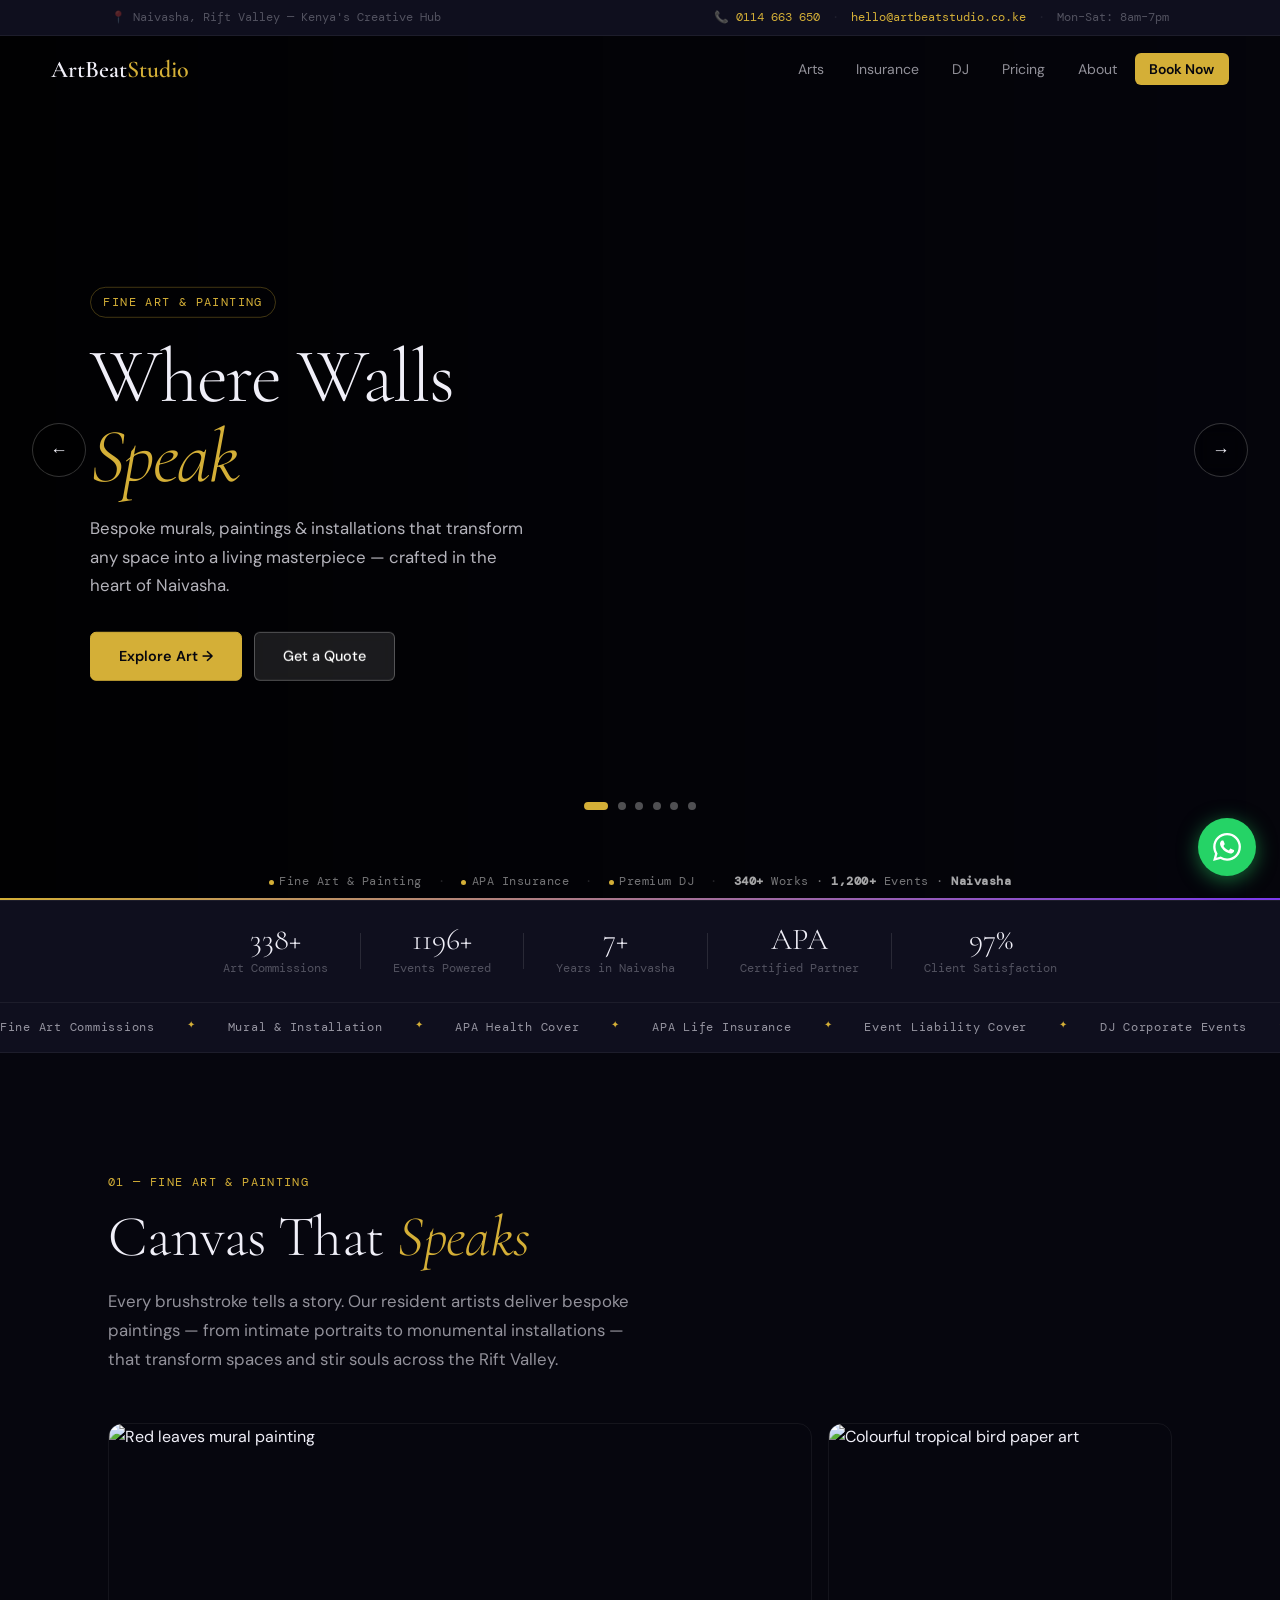
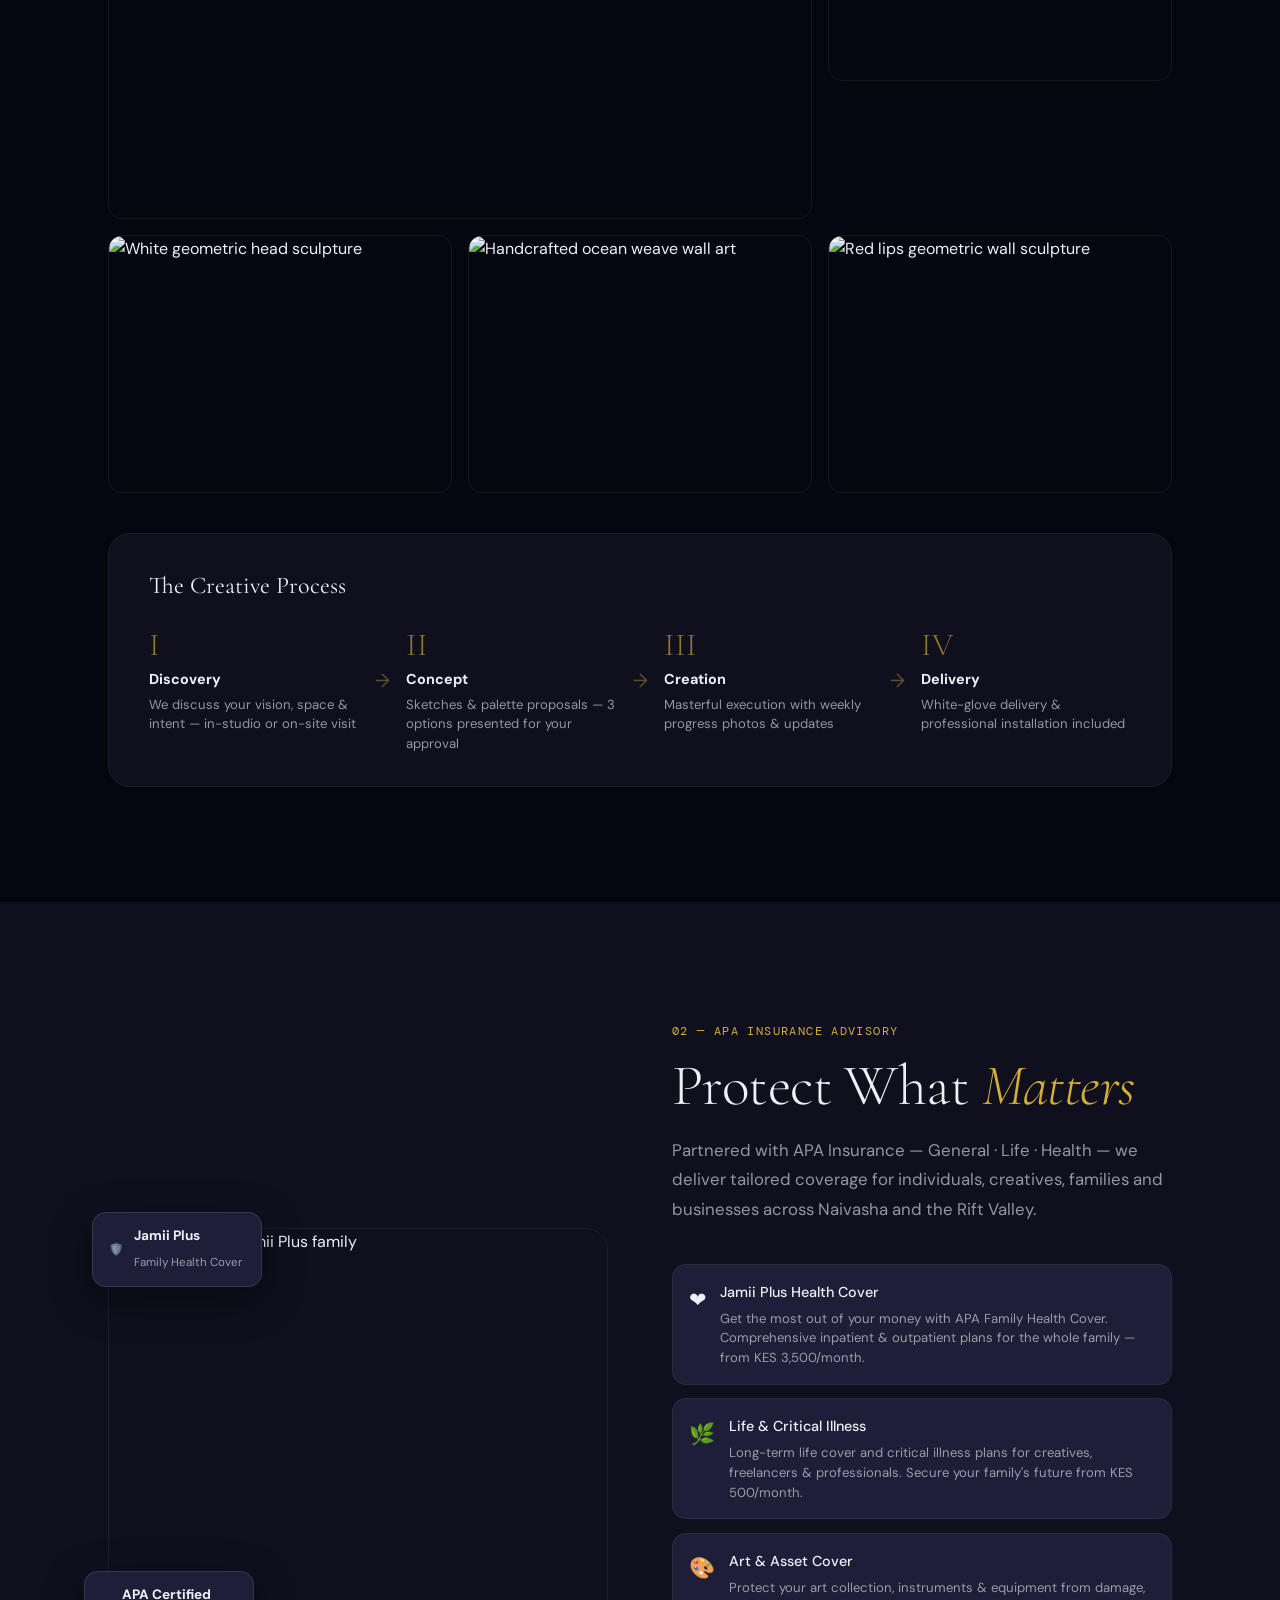
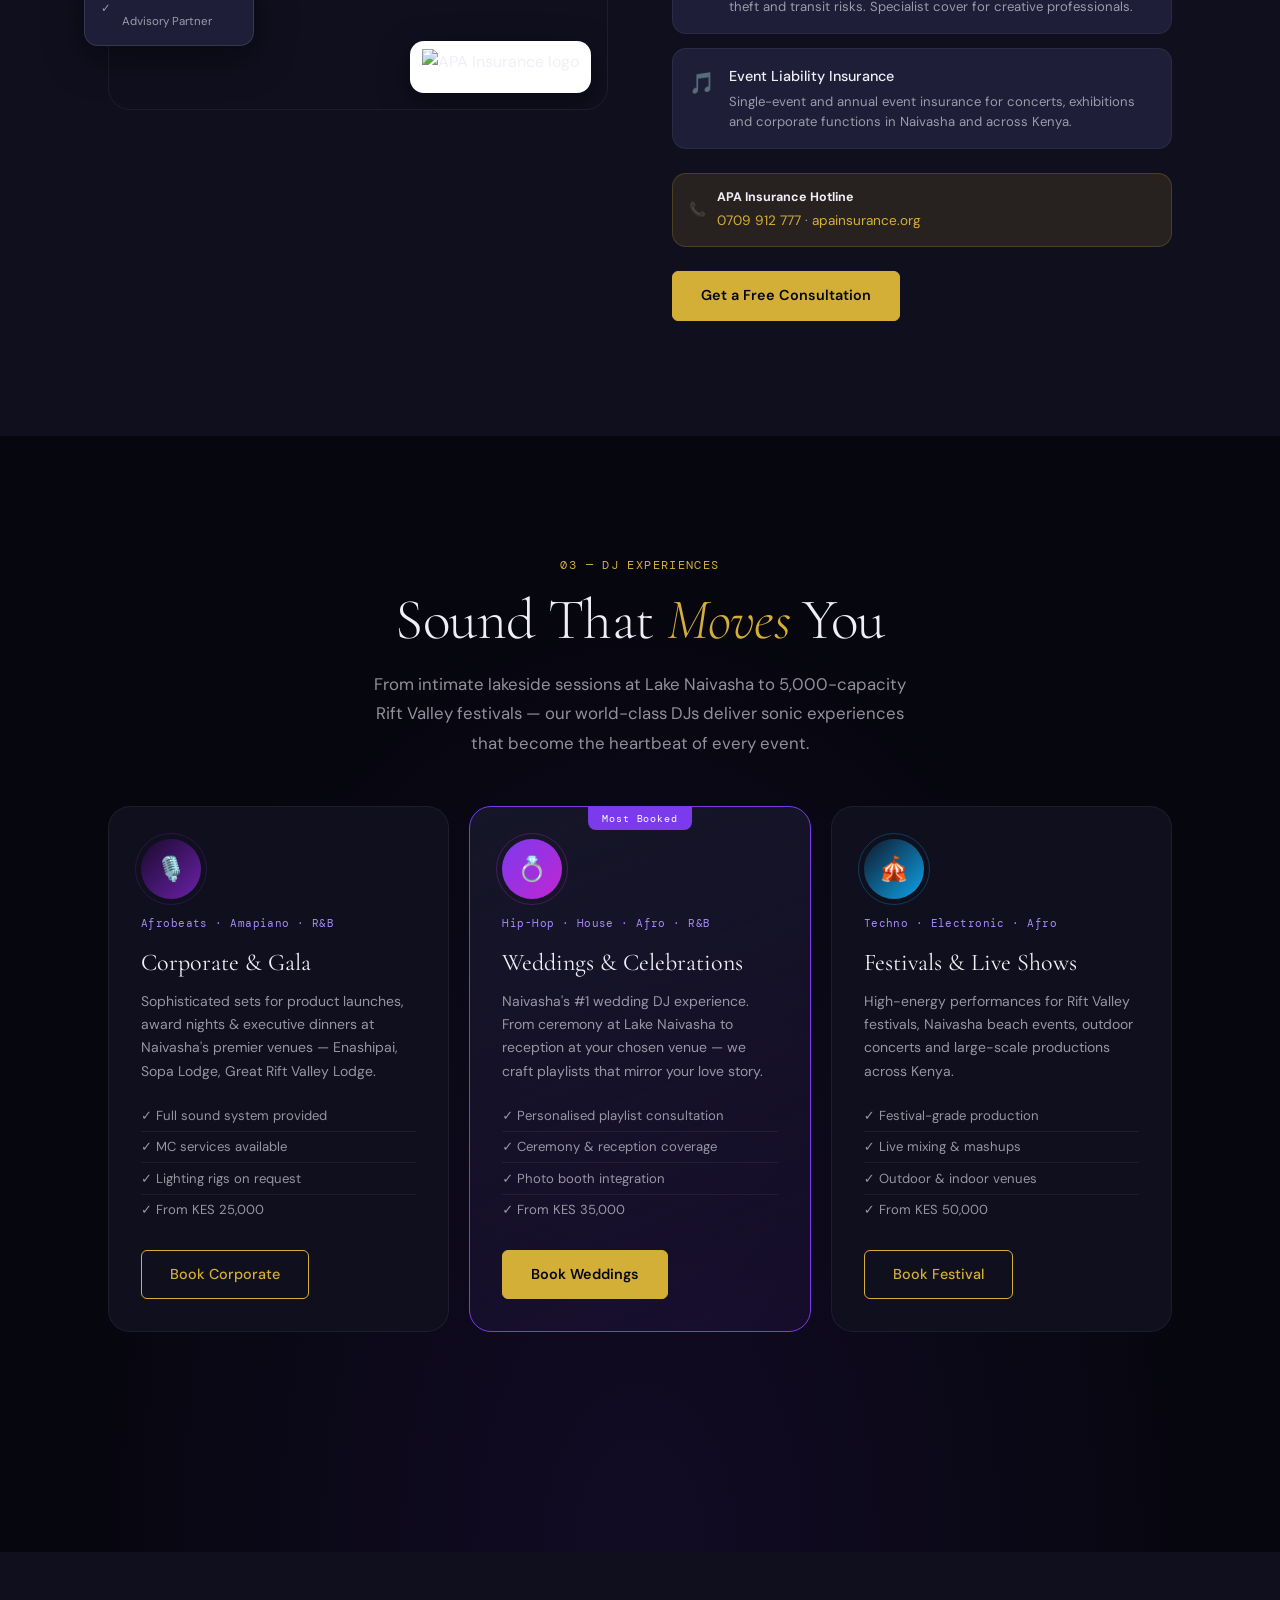
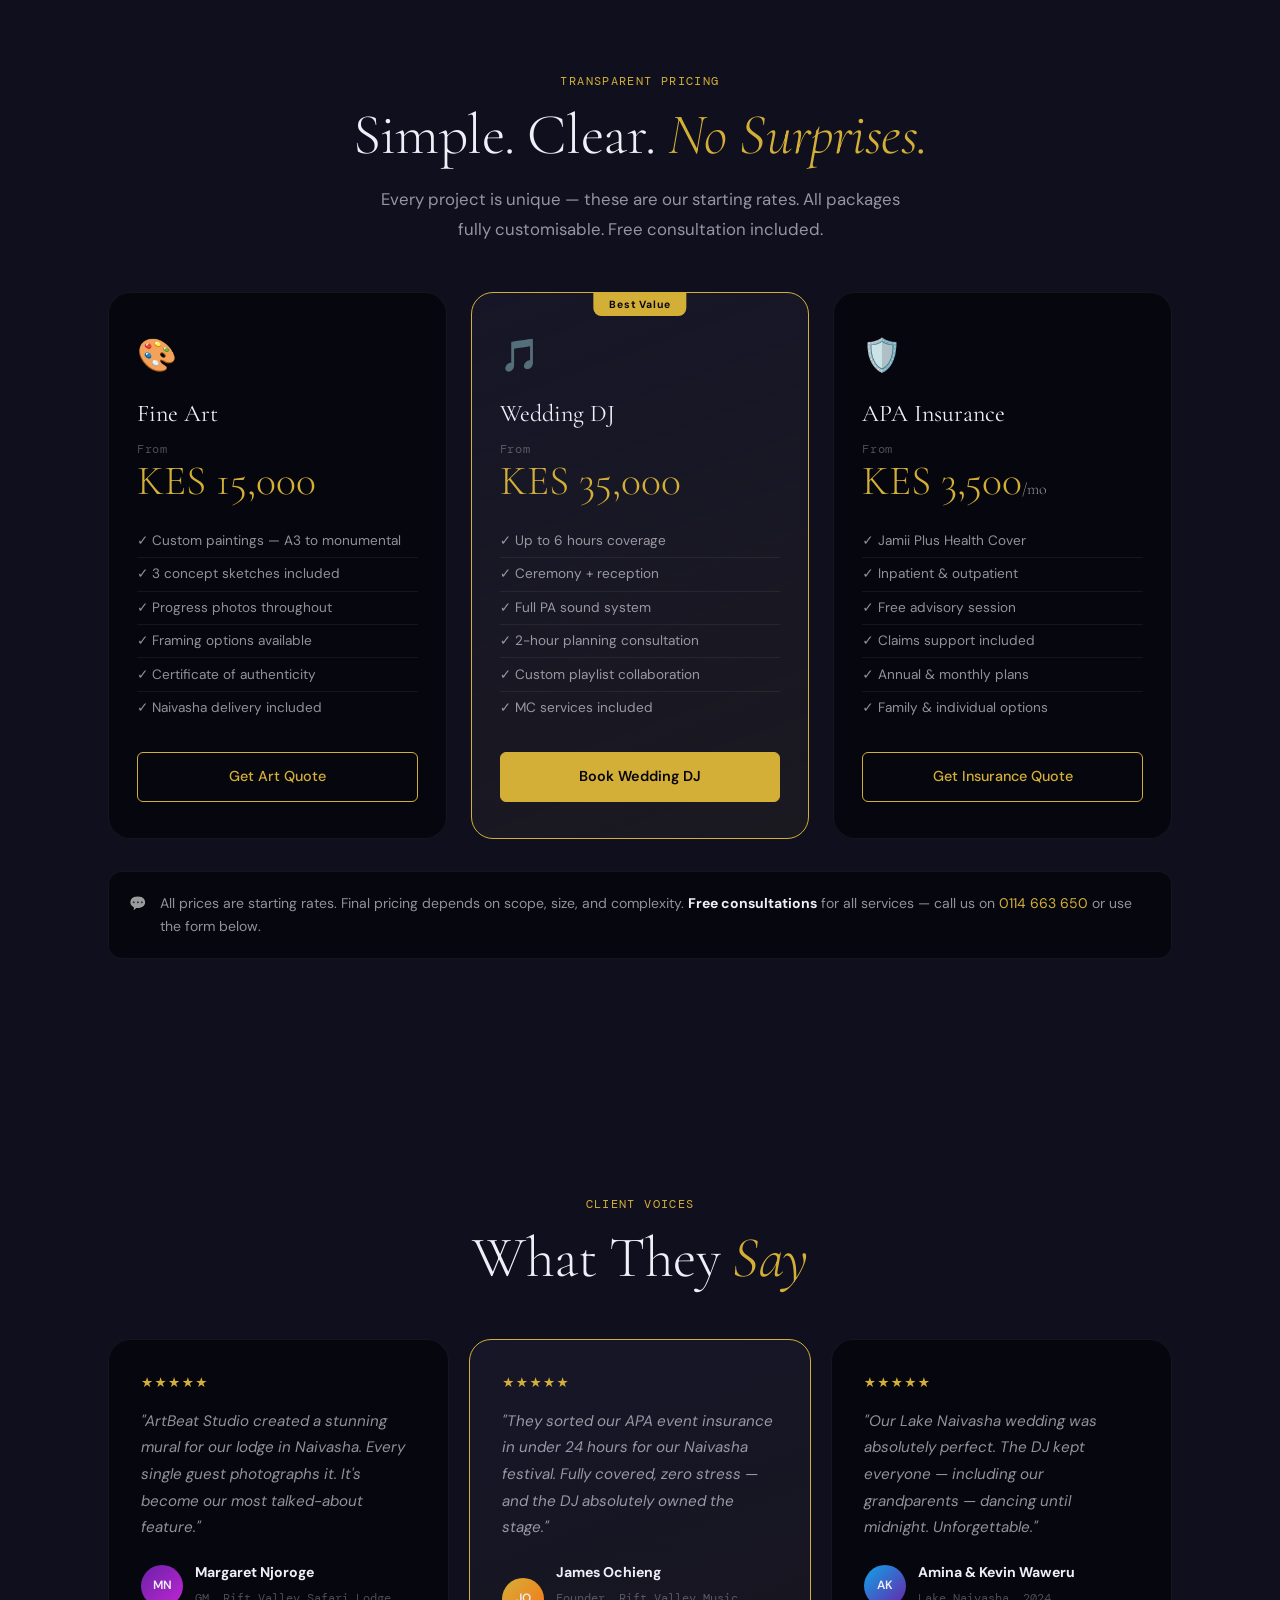
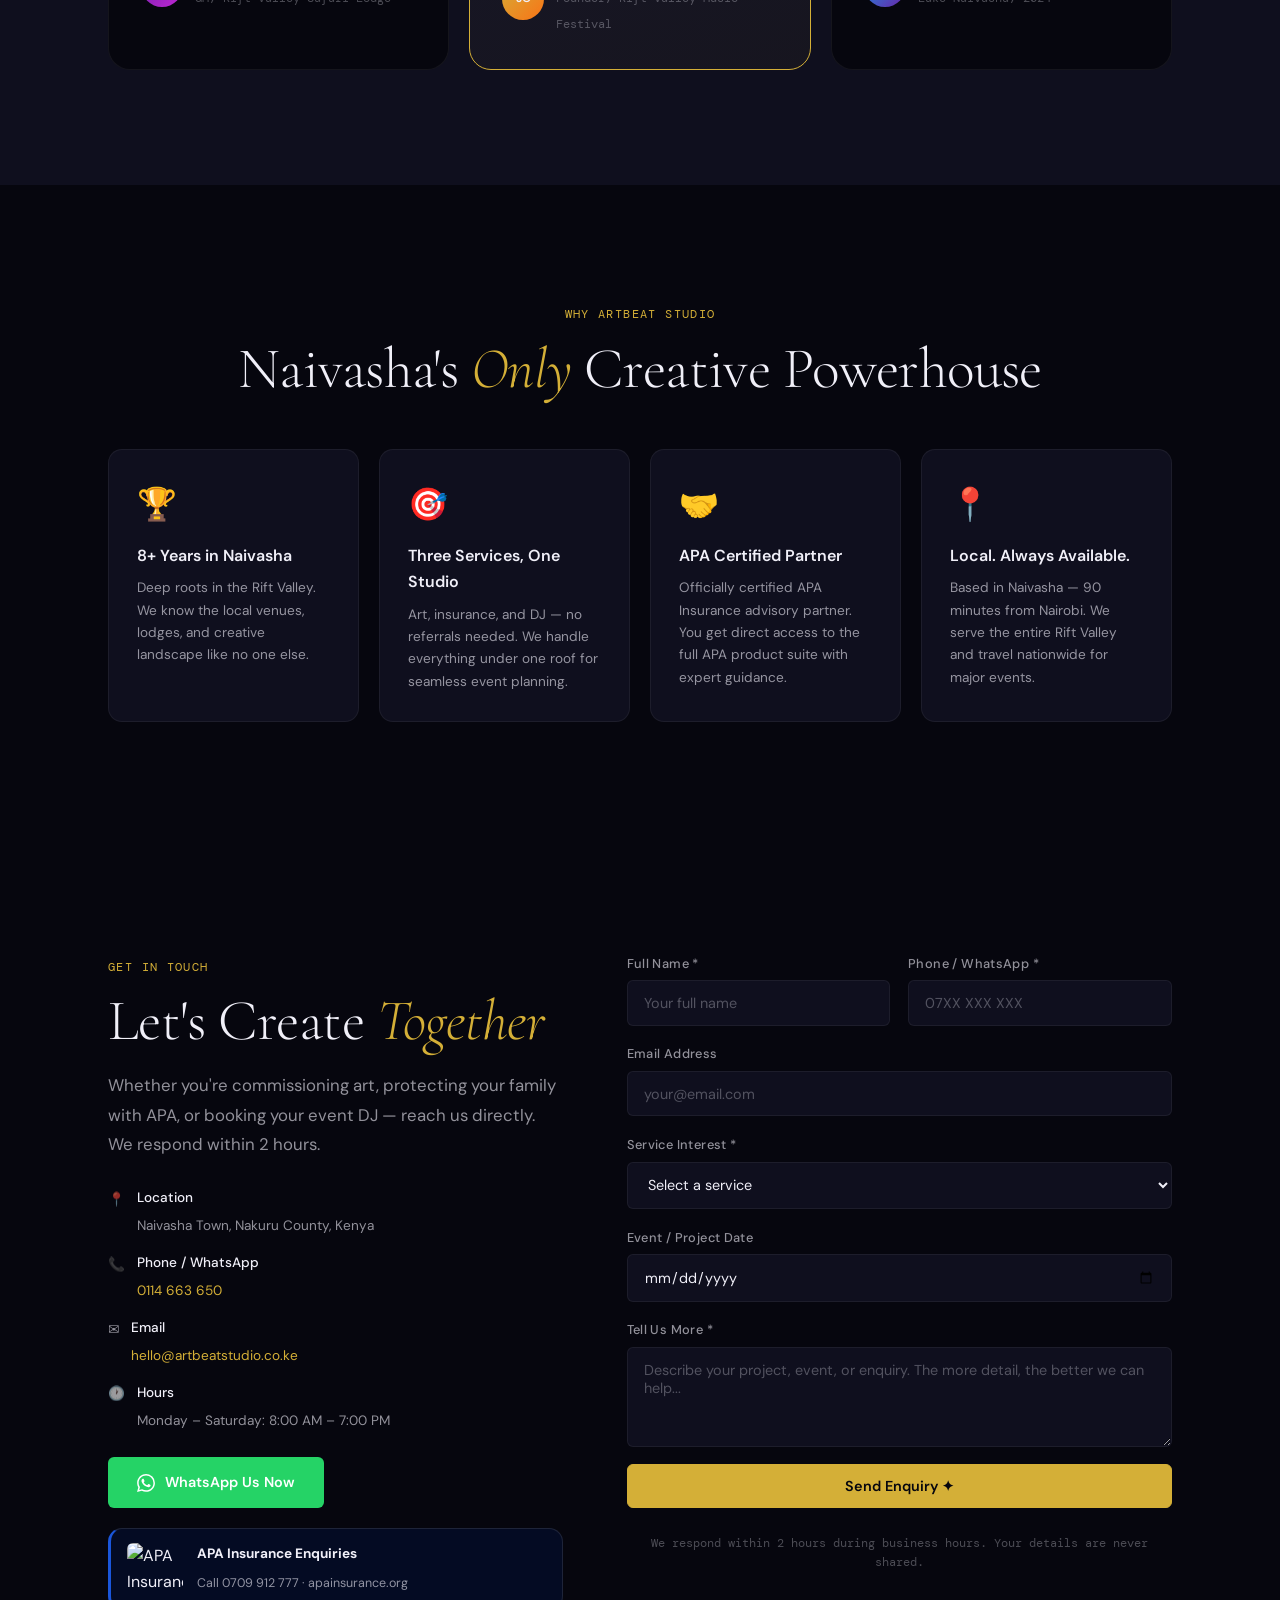
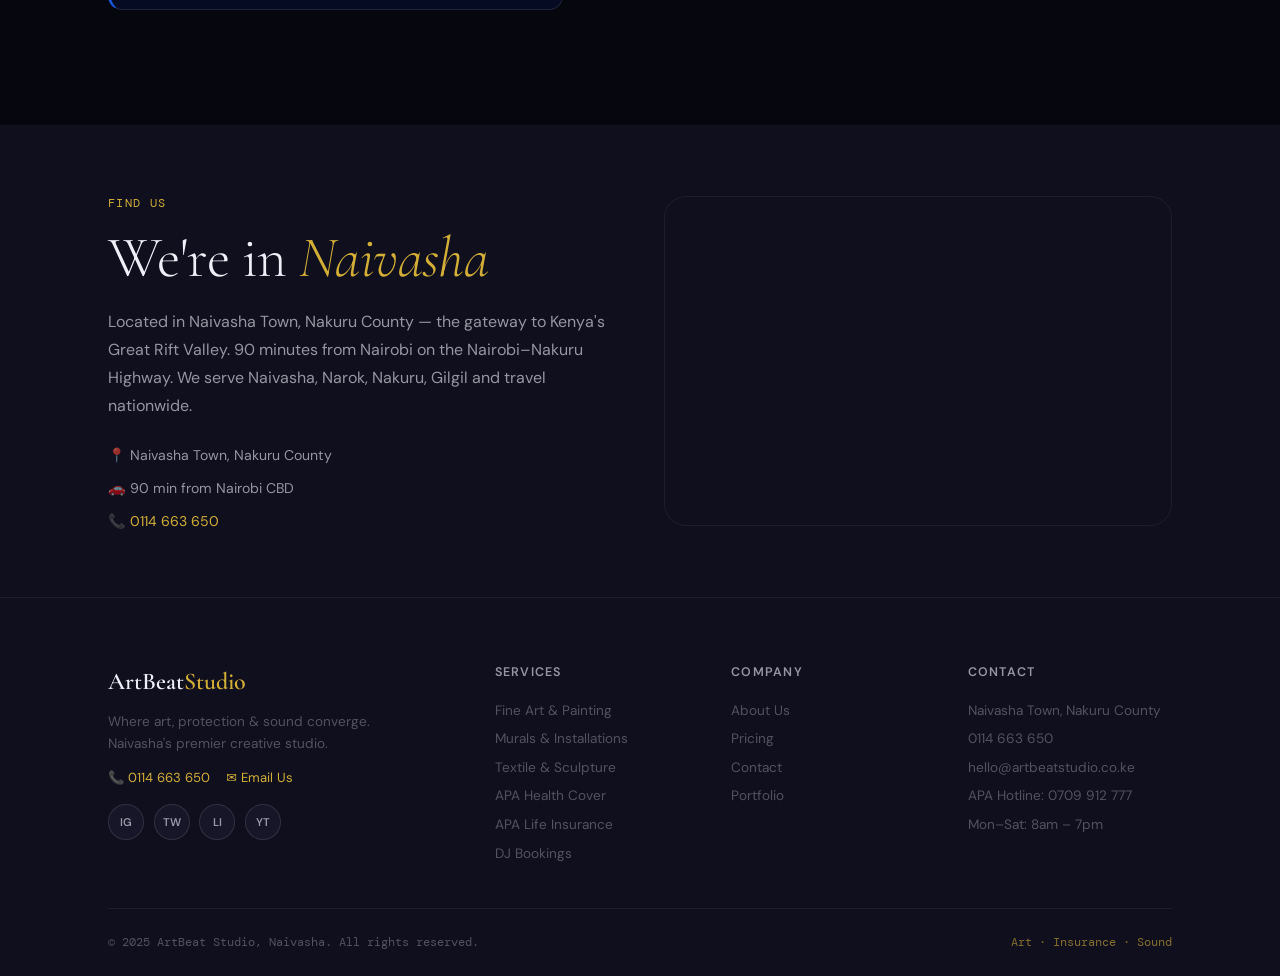
==== commit 9ff2d73b: "🚀 Expert redesign: interactive dashboard, animations, mobile" ====
--- a/index.html
+++ b/index.html
@@ -1,722 +1,736 @@
 <!DOCTYPE html>
 <html lang="en">
 <head>
-<meta charset="UTF-8"/>
-<meta name="viewport" content="width=device-width, initial-scale=1.0"/>
-<title>OdooERP Kenya — Enterprise ERP for East Africa</title>
-<link rel="preconnect" href="https://fonts.googleapis.com"/>
-<link href="https://fonts.googleapis.com/css2?family=Inter:wght@300;400;500;600;700;800;900&family=JetBrains+Mono:wght@300;400;500&display=swap" rel="stylesheet"/>
-<style>
-*,*::before,*::after{box-sizing:border-box;margin:0;padding:0}
-:root{
-  --g:#00c853;--g2:#69f0ae;--g3:#1b5e20;
-  --dark:#05080a;--d2:#080d10;--d3:#0c1318;
-  --card:#0f181e;--bdr:#162028;--bdr2:#1e2d38;
-  --txt:#b0c4ce;--mut:#4a6070;--wht:#e8f4f8;
-  --red:#ff5252;--gold:#ffd740;--blue:#40c4ff;--orange:#ff9800;
-  --r:4px;
-}
-html{scroll-behavior:smooth;font-size:16px}
-body{font-family:'Inter',sans-serif;background:var(--dark);color:var(--txt);overflow-x:hidden}
-
-/* SCANLINES */
-body::before{content:'';position:fixed;inset:0;z-index:0;pointer-events:none;
-  background:repeating-linear-gradient(0deg,transparent,transparent 2px,rgba(0,200,83,.008) 2px,rgba(0,200,83,.008) 4px)}
-
-/* NAV */
-nav{position:fixed;top:0;left:0;right:0;z-index:200;height:60px;
-  display:flex;align-items:center;justify-content:space-between;padding:0 2rem;
-  background:rgba(5,8,10,.92);border-bottom:1px solid var(--bdr);backdrop-filter:blur(16px)}
-.logo{display:flex;align-items:center;gap:.6rem;text-decoration:none}
-.logo-icon{width:28px;height:28px;background:var(--g);display:flex;align-items:center;
-  justify-content:center;font-size:.7rem;font-weight:800;color:var(--dark);
-  clip-path:polygon(0 0,calc(100% - 6px) 0,100% 6px,100% 100%,6px 100%,0 calc(100% - 6px))}
-.logo-text{font-size:.95rem;font-weight:700;color:var(--wht);letter-spacing:-.02em}
-.logo-text span{color:var(--g)}
-.nav-links{display:flex;gap:1.8rem;list-style:none}
-.nav-links a{color:var(--mut);text-decoration:none;font-size:.75rem;font-weight:500;
-  letter-spacing:.06em;text-transform:uppercase;transition:color .2s}
-.nav-links a:hover{color:var(--g)}
-.nav-right{display:flex;align-items:center;gap:1rem}
-.nav-badge{font-size:.6rem;color:var(--g);border:1px solid var(--g);
-  padding:.2rem .6rem;letter-spacing:.1em;text-transform:uppercase;display:flex;align-items:center;gap:.4rem}
-.live-dot{width:5px;height:5px;border-radius:50%;background:var(--g);animation:pulse 2s infinite}
-@keyframes pulse{0%,100%{opacity:1;transform:scale(1)}50%{opacity:.4;transform:scale(.8)}}
-.nav-cta{background:var(--g);color:var(--dark);padding:.4rem 1rem;font-size:.72rem;
-  font-weight:700;text-decoration:none;letter-spacing:.04em;
-  clip-path:polygon(0 0,calc(100% - 6px) 0,100% 6px,100% 100%,6px 100%,0 calc(100% - 6px));
-  transition:background .2s}
-.nav-cta:hover{background:var(--g2)}
-.hamburger{display:none;flex-direction:column;gap:4px;cursor:pointer;background:none;border:none;padding:.3rem}
-.hamburger span{display:block;width:20px;height:2px;background:var(--txt);transition:all .3s}
-
-/* HERO */
-.hero{position:relative;z-index:1;min-height:100svh;display:flex;align-items:center;
-  padding:80px 2rem 4rem;max-width:1280px;margin:0 auto;gap:4rem}
-.hero-left{flex:1;min-width:0}
-.hero-right{flex:1;min-width:0;position:relative}
-
-.hero-tag{display:inline-flex;align-items:center;gap:.5rem;font-size:.62rem;
-  letter-spacing:.18em;text-transform:uppercase;color:var(--g);
-  background:rgba(0,200,83,.07);border:1px solid rgba(0,200,83,.2);
-  padding:.3rem .8rem;margin-bottom:1.8rem}
-
-h1{font-size:clamp(2.6rem,5vw,4.8rem);font-weight:900;line-height:.9;
-  letter-spacing:-.05em;color:var(--wht);margin-bottom:1.4rem}
-h1 .line2{color:var(--g);display:block}
-h1 .line3{font-size:.55em;font-weight:300;color:var(--txt);display:block;
-  letter-spacing:.02em;margin-top:.3rem;font-family:'JetBrains Mono',monospace}
-
-.hero-desc{font-size:.9rem;line-height:1.75;color:var(--mut);max-width:500px;margin-bottom:2rem}
-
-.hero-btns{display:flex;gap:.8rem;flex-wrap:wrap;margin-bottom:2.5rem}
-.btn-primary{background:var(--g);color:var(--dark);padding:.7rem 1.6rem;
-  font-size:.8rem;font-weight:700;text-decoration:none;letter-spacing:.03em;
-  clip-path:polygon(0 0,calc(100% - 8px) 0,100% 8px,100% 100%,8px 100%,0 calc(100% - 8px));
-  transition:all .2s}
-.btn-primary:hover{background:var(--g2);transform:translateY(-2px)}
-.btn-ghost{border:1px solid var(--bdr2);color:var(--txt);padding:.7rem 1.6rem;
-  font-size:.8rem;font-weight:600;text-decoration:none;transition:all .2s}
-.btn-ghost:hover{border-color:var(--g);color:var(--g)}
-
-.hero-stats{display:flex;gap:2rem;padding-top:1.8rem;border-top:1px solid var(--bdr)}
-.stat-val{font-size:1.6rem;font-weight:800;color:var(--wht);letter-spacing:-.04em;line-height:1}
-.stat-val em{color:var(--g);font-style:normal}
-.stat-lbl{font-size:.6rem;color:var(--mut);letter-spacing:.1em;text-transform:uppercase;margin-top:.2rem}
-
-/* MOCK BROWSER SCREENS */
-.screen-stack{position:relative;height:520px}
-.screen{position:absolute;border-radius:var(--r);overflow:hidden;
-  border:1px solid var(--bdr2);background:var(--card);box-shadow:0 40px 80px rgba(0,0,0,.5)}
-.screen.main{width:95%;left:0;top:0;z-index:3;box-shadow:0 24px 60px rgba(0,200,83,.08),0 40px 80px rgba(0,0,0,.5)}
-.screen.back1{width:88%;left:6%;top:20px;z-index:1;opacity:.4;transform:scale(.97) translateY(8px)}
-.screen-bar{height:32px;background:var(--d3);border-bottom:1px solid var(--bdr);
-  display:flex;align-items:center;padding:0 12px;gap:6px}
-.s-dot{width:8px;height:8px;border-radius:50%}
-.s-dot.r{background:#ff5f57}.s-dot.y{background:#febc2e}.s-dot.g{background:#28c840}
-.s-url{flex:1;margin-left:8px;height:18px;background:rgba(255,255,255,.04);
-  border-radius:2px;display:flex;align-items:center;padding:0 8px;
-  font-family:'JetBrains Mono',monospace;font-size:.52rem;color:var(--mut)}
-.screen-body{padding:1rem}
-
-/* Odoo Nav mockup */
-.odoo-nav{background:#714B67;height:40px;display:flex;align-items:center;
-  padding:0 1rem;gap:1.5rem;font-size:.65rem;color:rgba(255,255,255,.85);margin-bottom:1px}
-.odoo-nav .brand{font-weight:700;font-size:.75rem;color:white;margin-right:.5rem}
-.odoo-nav a{color:rgba(255,255,255,.7);text-decoration:none;font-size:.6rem;
-  padding:.2rem .5rem;border-radius:3px;transition:background .2s;white-space:nowrap}
-.odoo-nav a:hover,.odoo-nav a.active{background:rgba(255,255,255,.15);color:white}
-
-/* Property list mockup */
-.prop-list-header{display:grid;grid-template-columns:80px 1fr 70px 70px 90px 60px 55px;
-  gap:6px;background:var(--d3);border-bottom:1px solid var(--bdr);
-  padding:.5rem .8rem;font-size:.5rem;color:var(--mut);text-transform:uppercase;letter-spacing:.08em}
-.prop-row{display:grid;grid-template-columns:80px 1fr 70px 70px 90px 60px 55px;
-  gap:6px;padding:.45rem .8rem;border-bottom:1px solid var(--bdr);
-  font-size:.58rem;align-items:center;transition:background .2s}
-.prop-row:hover{background:rgba(255,255,255,.02)}
-.prop-ref{color:var(--g);font-family:'JetBrains Mono',monospace;font-size:.52rem}
-.prop-name{color:var(--wht);font-weight:500}
-.badge{padding:.1rem .4rem;border-radius:2px;font-size:.5rem;font-weight:600;letter-spacing:.05em}
-.badge.leased{background:rgba(33,150,243,.15);color:#42a5f5;border:1px solid rgba(33,150,243,.3)}
-.badge.avail{background:rgba(0,200,83,.12);color:var(--g);border:1px solid rgba(0,200,83,.25)}
-.badge.maint{background:rgba(255,152,0,.12);color:#ffa726;border:1px solid rgba(255,152,0,.25)}
-
-/* TICKER */
-.ticker{position:relative;z-index:1;background:var(--d2);border-top:1px solid var(--bdr);
-  border-bottom:1px solid var(--bdr);height:40px;overflow:hidden;display:flex;align-items:center}
-.ticker-inner{display:flex;gap:0;animation:tick 35s linear infinite;white-space:nowrap}
-.ticker-item{display:flex;align-items:center;gap:.7rem;padding:0 2rem;
-  font-size:.62rem;letter-spacing:.12em;text-transform:uppercase;color:var(--mut);
-  border-right:1px solid var(--bdr)}
-.ticker-item .bullet{color:var(--g)}
-@keyframes tick{from{transform:translateX(0)}to{transform:translateX(-50%)}}
-
-/* SECTIONS */
-section{position:relative;z-index:1;max-width:1280px;margin:0 auto;padding:6rem 2rem}
-.eyebrow{font-size:.6rem;letter-spacing:.2em;text-transform:uppercase;color:var(--g);
-  margin-bottom:.8rem;display:flex;align-items:center;gap:.8rem}
-.eyebrow::after{content:'';flex:1;height:1px;background:var(--bdr);max-width:60px}
-h2{font-size:clamp(2rem,4vw,3.2rem);font-weight:800;letter-spacing:-.04em;
-  color:var(--wht);line-height:.95;margin-bottom:1rem}
-.section-sub{color:var(--mut);font-size:.875rem;line-height:1.8;max-width:520px;margin-bottom:3rem}
-
-/* MARKET STATS BAND */
-.stats-band{position:relative;z-index:1;background:var(--d2);
-  border-top:1px solid var(--bdr);border-bottom:1px solid var(--bdr);padding:3rem 2rem}
-.stats-grid{display:grid;grid-template-columns:repeat(4,1fr);gap:2px;
-  background:var(--bdr);border:1px solid var(--bdr);max-width:1280px;margin:0 auto}
-.stat-card{background:var(--d2);padding:2rem 1.5rem;border-left:3px solid transparent;transition:all .3s}
-.stat-card:hover{background:var(--d3);border-left-color:var(--g)}
-.stat-card .big{font-size:2.4rem;font-weight:800;color:var(--wht);letter-spacing:-.05em;line-height:1}
-.stat-card .big em{color:var(--g);font-style:normal}
-.stat-card .label{font-size:.7rem;color:var(--mut);letter-spacing:.08em;text-transform:uppercase;margin-top:.4rem}
-.stat-card .source{font-size:.55rem;color:var(--mut);opacity:.5;margin-top:.6rem}
-
-/* PAIN POINTS */
-.pain-grid{display:grid;grid-template-columns:repeat(3,1fr);gap:1px;background:var(--bdr);border:1px solid var(--bdr)}
-.pain{background:var(--dark);padding:2rem 1.5rem;position:relative;overflow:hidden;transition:background .3s}
-.pain::before{content:'';position:absolute;top:0;left:0;right:0;height:2px;
-  background:linear-gradient(90deg,var(--g),transparent);transform:scaleX(0);
-  transform-origin:left;transition:transform .4s}
-.pain:hover{background:var(--d2)}
-.pain:hover::before{transform:scaleX(1)}
-.pain-num{font-size:.6rem;color:var(--mut);letter-spacing:.15em;margin-bottom:.8rem;
-  font-family:'JetBrains Mono',monospace}
-.pain-icon{font-size:1.4rem;margin-bottom:.8rem;display:block}
-.pain-title{font-size:.95rem;font-weight:700;color:var(--wht);margin-bottom:.5rem;letter-spacing:-.02em}
-.pain-desc{font-size:.75rem;color:var(--mut);line-height:1.7}
-.pain-solution{font-size:.68rem;color:var(--g);margin-top:.6rem;
-  padding:.3rem .6rem;background:rgba(0,200,83,.06);border-left:2px solid var(--g)}
-
-/* MODULE TABLE */
-.mod-table{width:100%;border-collapse:collapse;border:1px solid var(--bdr)}
-.mod-table th{background:var(--d3);text-align:left;padding:.8rem 1rem;
-  font-size:.6rem;letter-spacing:.12em;text-transform:uppercase;color:var(--mut);
-  border-bottom:1px solid var(--bdr);font-weight:400}
-.mod-table td{padding:.8rem 1rem;font-size:.78rem;border-bottom:1px solid var(--bdr);
-  vertical-align:top}
-.mod-table tr:last-child td{border-bottom:none}
-.mod-table tr:hover td{background:var(--d2)}
-.mod-name{color:var(--g);font-family:'JetBrains Mono',monospace;font-size:.78rem;font-weight:600}
-.mod-desc{color:var(--mut)}
-.tag{display:inline-block;border:1px solid var(--bdr);padding:.1rem .4rem;
-  font-size:.55rem;letter-spacing:.08em;text-transform:uppercase;color:var(--mut);margin:.1rem .1rem .1rem 0}
-.tag.live{border-color:var(--g);color:var(--g)}
-
-/* FEATURE SHOWCASE */
-.feat-grid{display:grid;grid-template-columns:repeat(3,1fr);gap:1px;background:var(--bdr);border:1px solid var(--bdr)}
-.feat{background:var(--dark);padding:1.8rem 1.5rem;transition:background .25s}
-.feat:hover{background:var(--d2)}
-.feat-num{font-size:.55rem;color:var(--mut);letter-spacing:.15em;font-family:'JetBrains Mono',monospace;margin-bottom:.8rem}
-.feat-icon{font-size:1.3rem;margin-bottom:.7rem;display:block}
-.feat-title{font-size:.9rem;font-weight:700;color:var(--wht);margin-bottom:.5rem;letter-spacing:-.02em}
-.feat-desc{font-size:.73rem;color:var(--mut);line-height:1.7}
-
-/* CODE BLOCK */
-.code-block{background:var(--d2);border:1px solid var(--bdr);padding:1.5rem;
-  font-family:'JetBrains Mono',monospace;font-size:.75rem;color:var(--txt);
-  overflow-x:auto;border-left:3px solid var(--g);margin:1.5rem 0}
-.code-block .c-comment{color:var(--mut)}
-.code-block .c-cmd{color:var(--g)}
-.code-block .c-str{color:var(--gold)}
-.code-block .c-var{color:var(--blue)}
-
-/* ROADMAP */
-.roadmap-list{display:flex;flex-direction:column;gap:0}
-.road-item{display:flex;gap:1.2rem;align-items:flex-start;padding:1rem 0;border-bottom:1px solid var(--bdr)}
-.road-item:last-child{border-bottom:none}
-.road-icon{width:28px;height:28px;border-radius:50%;display:flex;align-items:center;
-  justify-content:center;font-size:.7rem;flex-shrink:0;margin-top:.1rem}
-.road-icon.done{background:rgba(0,200,83,.12);border:1px solid var(--g)}
-.road-icon.wip{background:rgba(255,152,0,.12);border:1px solid var(--orange)}
-.road-icon.todo{background:var(--card);border:1px solid var(--bdr)}
-.road-text{font-size:.8rem;color:var(--txt);line-height:1.6}
-.road-label{font-size:.58rem;color:var(--mut);letter-spacing:.08em;text-transform:uppercase;margin-top:.15rem}
-
-/* COMPLIANCE TABLE */
-.compliance-grid{display:grid;grid-template-columns:1fr 1fr;gap:1px;background:var(--bdr);border:1px solid var(--bdr)}
-.compliance-item{background:var(--dark);padding:1.5rem;transition:background .2s}
-.compliance-item:hover{background:var(--d2)}
-.c-flag{font-size:.6rem;color:var(--g);text-transform:uppercase;letter-spacing:.15em;margin-bottom:.4rem}
-.c-law{font-size:.88rem;font-weight:700;color:var(--wht);margin-bottom:.3rem}
-.c-impl{font-size:.73rem;color:var(--mut);line-height:1.6}
-
-/* CTA */
-.cta-band{position:relative;z-index:1;padding:7rem 2rem;text-align:center;border-top:1px solid var(--bdr)}
-.cta-band h2{margin:0 auto 1rem;max-width:580px}
-.cta-btns{display:flex;justify-content:center;gap:1rem;flex-wrap:wrap;margin-top:2rem}
-
-/* FOOTER */
-footer{position:relative;z-index:1;border-top:1px solid var(--bdr);
-  padding:1.5rem 2rem;display:flex;align-items:center;justify-content:space-between;
-  flex-wrap:wrap;gap:.8rem;font-size:.67rem;color:var(--mut)}
-footer a{color:var(--g);text-decoration:none}
-footer a:hover{color:var(--g2)}
-.footer-links{display:flex;gap:1.5rem}
-
-/* MOBILE */
-.mob-nav{display:none;position:fixed;top:60px;left:0;right:0;z-index:199;
-  background:rgba(5,8,10,.98);border-bottom:1px solid var(--bdr);
-  padding:1.2rem 1.5rem;flex-direction:column;gap:1rem}
-.mob-nav.open{display:flex}
-.mob-nav a{color:var(--txt);text-decoration:none;font-size:.85rem;padding:.5rem 0;
-  border-bottom:1px solid var(--bdr)}
-.mob-cta{background:var(--g);color:var(--dark);text-align:center;padding:.7rem;
-  font-weight:700;border-bottom:none;margin-top:.3rem}
-
-@media(max-width:900px){
-  .hero{flex-direction:column;gap:2rem;padding:80px 1.2rem 3rem}
-  .hero-right{width:100%}
-  .screen-stack{height:320px}
-  .stats-grid,.pain-grid,.feat-grid,.compliance-grid{grid-template-columns:1fr;background:transparent;border:none;gap:1px}
-  .stats-grid .stat-card,.pain,.feat,.compliance-item{border:1px solid var(--bdr);margin-bottom:1px}
-  .nav-links,.nav-badge{display:none}
-  .hamburger{display:flex}
-  section{padding:4rem 1.2rem}
-  h1{font-size:clamp(2rem,8vw,2.8rem)}
-}
-@media(max-width:600px){
-  .hero-stats{gap:1.2rem;flex-wrap:wrap}
-  nav{padding:0 1rem}
-  .mod-table{display:block;overflow-x:auto}
-}
-@keyframes fadeUp{from{opacity:0;transform:translateY(20px)}to{opacity:1;transform:translateY(0)}}
-.hero-left>*{animation:fadeUp .6s ease both}
-.hero-left>*:nth-child(1){animation-delay:.0s}
-.hero-left>*:nth-child(2){animation-delay:.1s}
-.hero-left>*:nth-child(3){animation-delay:.2s}
-.hero-left>*:nth-child(4){animation-delay:.3s}
-.hero-left>*:nth-child(5){animation-delay:.4s}
-</style>
+  <meta charset="UTF-8"/>
+  <meta name="viewport" content="width=device-width, initial-scale=1.0"/>
+  <title>ArtBeat Studio — Art · Insurance · Sound | Naivasha, Kenya</title>
+  <meta name="description" content="ArtBeat Studio Naivasha — Premium fine art commissions, APA insurance advisory, and world-class DJ experiences in the Great Rift Valley."/>
+  <meta property="og:title" content="ArtBeat Studio — Art · Insurance · Sound"/>
+  <meta property="og:description" content="Naivasha's premier creative studio. Art commissions, APA Insurance, DJ bookings."/>
+  <meta property="og:type" content="website"/>
+  <link rel="preconnect" href="https://fonts.googleapis.com"/>
+  <link rel="preconnect" href="https://fonts.gstatic.com" crossorigin/>
+  <link href="https://fonts.googleapis.com/css2?family=Cormorant+Garamond:ital,wght@0,300;0,400;0,600;1,300;1,400&family=DM+Sans:wght@300;400;500;600&family=DM+Mono:wght@400;500&display=swap" rel="stylesheet"/>
+  <link rel="stylesheet" href="style.css"/>
 </head>
 <body>
 
-<!-- NAV -->
-<nav>
-  <a href="/" class="logo">
-    <div class="logo-icon">O</div>
-    <span class="logo-text">Odoo<span>ERP</span></span>
+  <!-- ═══ TOP BAR ═══ -->
+  <div class="topbar">
+    <div class="topbar-inner">
+      <span>📍 Naivasha, Rift Valley — Kenya's Creative Hub</span>
+      <div class="topbar-right">
+        <a href="tel:+254114663650">📞 0114 663 650</a>
+        <span class="tb-sep">·</span>
+        <a href="mailto:hello@artbeatstudio.co.ke">hello@artbeatstudio.co.ke</a>
+        <span class="tb-sep">·</span>
+        <span class="tb-hours">Mon–Sat: 8am–7pm</span>
+      </div>
+    </div>
+  </div>
+
+  <!-- ═══ NAV ═══ -->
+  <nav class="nav" id="nav">
+    <a href="#" class="nav-logo">ArtBeat<span>Studio</span></a>
+    <button class="nav-toggle" id="navToggle" aria-label="Toggle menu" aria-expanded="false">
+      <span></span><span></span><span></span>
+    </button>
+    <ul class="nav-links" id="navLinks">
+      <li><a href="#arts">Arts</a></li>
+      <li><a href="#insurance">Insurance</a></li>
+      <li><a href="#dj">DJ</a></li>
+      <li><a href="#pricing">Pricing</a></li>
+      <li><a href="#about">About</a></li>
+      <li><a href="#contact" class="nav-cta">Book Now</a></li>
+    </ul>
+  </nav>
+
+  <!-- ═══ HERO SLIDESHOW ═══ -->
+  <section class="hero" id="home">
+    <div class="slides-container" id="slidesContainer">
+
+      <div class="slide active" data-index="0">
+        <div class="slide-img" style="background-image:url('img-mural.jpeg')"></div>
+        <div class="slide-overlay"></div>
+        <div class="slide-content">
+          <span class="slide-cat">Fine Art &amp; Painting</span>
+          <h1>Where Walls<br/><em>Speak</em></h1>
+          <p>Bespoke murals, paintings &amp; installations that transform any space into a living masterpiece — crafted in the heart of Naivasha.</p>
+          <div class="slide-btns">
+            <a href="#arts" class="btn btn-primary">Explore Art →</a>
+            <a href="#contact" class="btn btn-ghost-white">Get a Quote</a>
+          </div>
+        </div>
+      </div>
+
+      <div class="slide" data-index="1">
+        <div class="slide-img" style="background-image:url('img-bird.jpeg')"></div>
+        <div class="slide-overlay"></div>
+        <div class="slide-content">
+          <span class="slide-cat">Fine Art &amp; Painting</span>
+          <h1>Nature Rendered<br/><em>Timeless</em></h1>
+          <p>Paper sculpture, mixed media &amp; layered art commissioned for collectors, lodges, and private spaces across the Rift Valley.</p>
+          <div class="slide-btns">
+            <a href="#arts" class="btn btn-primary">Commission a Piece →</a>
+            <a href="#contact" class="btn btn-ghost-white">Enquire</a>
+          </div>
+        </div>
+      </div>
+
+      <div class="slide" data-index="2">
+        <div class="slide-img" style="background-image:url('img-head.jpeg')"></div>
+        <div class="slide-overlay"></div>
+        <div class="slide-content">
+          <span class="slide-cat">Fine Art &amp; Sculpture</span>
+          <h1>Art That<br/><em>Provokes</em></h1>
+          <p>3D sculpture and conceptual installations for corporate lobbies, safari lodges &amp; private collections.</p>
+          <div class="slide-btns">
+            <a href="#arts" class="btn btn-primary">View Portfolio →</a>
+            <a href="#contact" class="btn btn-ghost-white">Consult Us</a>
+          </div>
+        </div>
+      </div>
+
+      <div class="slide" data-index="3">
+        <div class="slide-img" style="background-image:url('img-lips.jpeg')"></div>
+        <div class="slide-overlay"></div>
+        <div class="slide-content">
+          <span class="slide-cat">Statement Art</span>
+          <h1>Bold. Daring.<br/><em>Unforgettable.</em></h1>
+          <p>Sculptural art pieces that command attention and define the character of any hotel, restaurant, or office environment.</p>
+          <div class="slide-btns">
+            <a href="#arts" class="btn btn-primary">Get a Quote →</a>
+            <a href="#contact" class="btn btn-ghost-white">Talk to Us</a>
+          </div>
+        </div>
+      </div>
+
+      <div class="slide" data-index="4">
+        <div class="slide-img" style="background-image:url('img-weave.jpeg')"></div>
+        <div class="slide-overlay"></div>
+        <div class="slide-content">
+          <span class="slide-cat">Textile &amp; Mixed Media</span>
+          <h1>Texture, Thread<br/>&amp; <em>Soul</em></h1>
+          <p>Handcrafted textile art — wall hangings, weavings, and fibre installations for homes, hotels &amp; offices in Naivasha and beyond.</p>
+          <div class="slide-btns">
+            <a href="#arts" class="btn btn-primary">Explore Textile Art →</a>
+            <a href="#contact" class="btn btn-ghost-white">Commission Now</a>
+          </div>
+        </div>
+      </div>
+
+      <div class="slide" data-index="5">
+        <div class="slide-img" style="background-image:url('img-apa-family.jpeg')"></div>
+        <div class="slide-overlay slide-overlay-blue"></div>
+        <div class="slide-content">
+          <span class="slide-cat">APA Insurance Advisory</span>
+          <h1>Protect What<br/><em>Matters Most</em></h1>
+          <p>Jamii Plus Family Health Cover &amp; full APA Insurance products — tailored advisory for individuals, families &amp; businesses in Naivasha.</p>
+          <div class="slide-btns">
+            <a href="#insurance" class="btn btn-gold">Free Consultation →</a>
+            <a href="tel:+254114663650" class="btn btn-ghost-white">Call Now: 0114 663 650</a>
+          </div>
+        </div>
+      </div>
+
+    </div>
+
+    <button class="slide-arrow slide-prev" id="slidePrev" aria-label="Previous">&#8592;</button>
+    <button class="slide-arrow slide-next" id="slideNext" aria-label="Next">&#8594;</button>
+
+    <div class="slide-dots" id="slideDots">
+      <button class="dot active" data-slide="0"></button>
+      <button class="dot" data-slide="1"></button>
+      <button class="dot" data-slide="2"></button>
+      <button class="dot" data-slide="3"></button>
+      <button class="dot" data-slide="4"></button>
+      <button class="dot" data-slide="5"></button>
+    </div>
+
+    <div class="slide-progress"><div class="slide-progress-bar" id="slideProgressBar"></div></div>
+
+    <div class="hero-strip">
+      <div class="strip-item"><span class="strip-dot"></span>Fine Art &amp; Painting</div>
+      <div class="strip-sep">·</div>
+      <div class="strip-item"><span class="strip-dot"></span>APA Insurance</div>
+      <div class="strip-sep">·</div>
+      <div class="strip-item"><span class="strip-dot"></span>Premium DJ</div>
+      <div class="strip-sep">·</div>
+      <div class="strip-stat"><strong>340+</strong> Works · <strong>1,200+</strong> Events · <strong>Naivasha</strong></div>
+    </div>
+  </section>
+
+  <!-- ═══ TRUST BAR ═══ -->
+  <div class="trust-bar">
+    <div class="trust-inner">
+      <div class="trust-item"><span class="trust-n">340+</span><span class="trust-l">Art Commissions</span></div>
+      <div class="trust-div"></div>
+      <div class="trust-item"><span class="trust-n">1,200+</span><span class="trust-l">Events Powered</span></div>
+      <div class="trust-div"></div>
+      <div class="trust-item"><span class="trust-n">8+</span><span class="trust-l">Years in Naivasha</span></div>
+      <div class="trust-div"></div>
+      <div class="trust-item"><span class="trust-n">APA</span><span class="trust-l">Certified Partner</span></div>
+      <div class="trust-div"></div>
+      <div class="trust-item"><span class="trust-n">98%</span><span class="trust-l">Client Satisfaction</span></div>
+    </div>
+  </div>
+
+  <!-- ═══ MARQUEE ═══ -->
+  <div class="marquee-wrap">
+    <div class="marquee-track">
+      <span>Fine Art Commissions</span><span class="mx">✦</span>
+      <span>Mural &amp; Installation</span><span class="mx">✦</span>
+      <span>APA Health Cover</span><span class="mx">✦</span>
+      <span>APA Life Insurance</span><span class="mx">✦</span>
+      <span>Event Liability Cover</span><span class="mx">✦</span>
+      <span>DJ Corporate Events</span><span class="mx">✦</span>
+      <span>Wedding DJ Naivasha</span><span class="mx">✦</span>
+      <span>Festival Bookings</span><span class="mx">✦</span>
+      <span>Textile &amp; Sculpture</span><span class="mx">✦</span>
+      <span>Portrait Commissions</span><span class="mx">✦</span>
+      <span>Rift Valley Art</span><span class="mx">✦</span>
+      <span>Safari Lodge Decor</span><span class="mx">✦</span>
+      <span>Fine Art Commissions</span><span class="mx">✦</span>
+      <span>Mural &amp; Installation</span><span class="mx">✦</span>
+      <span>APA Health Cover</span><span class="mx">✦</span>
+      <span>APA Life Insurance</span><span class="mx">✦</span>
+      <span>Event Liability Cover</span><span class="mx">✦</span>
+      <span>DJ Corporate Events</span><span class="mx">✦</span>
+      <span>Wedding DJ Naivasha</span><span class="mx">✦</span>
+      <span>Festival Bookings</span><span class="mx">✦</span>
+      <span>Textile &amp; Sculpture</span><span class="mx">✦</span>
+      <span>Portrait Commissions</span><span class="mx">✦</span>
+      <span>Rift Valley Art</span><span class="mx">✦</span>
+      <span>Safari Lodge Decor</span><span class="mx">✦</span>
+    </div>
+  </div>
+
+  <!-- ═══ ARTS SECTION ═══ -->
+  <section class="section arts-section" id="arts">
+    <div class="container">
+      <div class="section-header reveal">
+        <span class="section-label">01 — Fine Art &amp; Painting</span>
+        <h2 class="section-title">Canvas That <em>Speaks</em></h2>
+        <p class="section-desc">Every brushstroke tells a story. Our resident artists deliver bespoke paintings — from intimate portraits to monumental installations — that transform spaces and stir souls across the Rift Valley.</p>
+      </div>
+      <div class="gallery-grid">
+        <div class="gallery-item gallery-item-lg reveal">
+          <img src="img-mural.jpeg" alt="Red leaves mural painting" loading="lazy"/>
+          <div class="gallery-overlay">
+            <span class="gallery-cat">Murals &amp; Paintings</span>
+            <h3>Environmental Art</h3>
+            <p>Large-scale murals that transform spaces — lodges, offices, homes</p>
+            <a href="#contact" class="btn btn-sm">Commission →</a>
+          </div>
+        </div>
+        <div class="gallery-item reveal">
+          <img src="img-bird.jpeg" alt="Colourful tropical bird paper art" loading="lazy"/>
+          <div class="gallery-overlay">
+            <span class="gallery-cat">Paper &amp; Mixed Media</span>
+            <h3>Layered Sculpture</h3>
+            <p>Paper art &amp; mixed media for collectors</p>
+            <a href="#contact" class="btn btn-sm">Enquire →</a>
+          </div>
+        </div>
+        <div class="gallery-item reveal">
+          <img src="img-head.jpeg" alt="White geometric head sculpture" loading="lazy"/>
+          <div class="gallery-overlay">
+            <span class="gallery-cat">3D Sculpture</span>
+            <h3>Conceptual Pieces</h3>
+            <p>Statement sculptures for any space</p>
+            <a href="#contact" class="btn btn-sm">Get Quote →</a>
+          </div>
+        </div>
+        <div class="gallery-item reveal">
+          <img src="img-weave.jpeg" alt="Handcrafted ocean weave wall art" loading="lazy"/>
+          <div class="gallery-overlay">
+            <span class="gallery-cat">Textile &amp; Fibre</span>
+            <h3>Woven Wall Art</h3>
+            <p>Handcrafted textile art &amp; installations</p>
+            <a href="#contact" class="btn btn-sm">Enquire →</a>
+          </div>
+        </div>
+        <div class="gallery-item reveal">
+          <img src="img-lips.jpeg" alt="Red lips geometric wall sculpture" loading="lazy"/>
+          <div class="gallery-overlay">
+            <span class="gallery-cat">Statement Art</span>
+            <h3>Bold Sculptures</h3>
+            <p>Geometric sculptures that command rooms</p>
+            <a href="#contact" class="btn btn-sm">Commission →</a>
+          </div>
+        </div>
+      </div>
+      <div class="process-band reveal">
+        <h3>The Creative Process</h3>
+        <div class="process-steps">
+          <div class="process-step">
+            <span class="ps-num">I</span>
+            <strong>Discovery</strong>
+            <p>We discuss your vision, space &amp; intent — in-studio or on-site visit</p>
+          </div>
+          <div class="ps-arrow">→</div>
+          <div class="process-step">
+            <span class="ps-num">II</span>
+            <strong>Concept</strong>
+            <p>Sketches &amp; palette proposals — 3 options presented for your approval</p>
+          </div>
+          <div class="ps-arrow">→</div>
+          <div class="process-step">
+            <span class="ps-num">III</span>
+            <strong>Creation</strong>
+            <p>Masterful execution with weekly progress photos &amp; updates</p>
+          </div>
+          <div class="ps-arrow">→</div>
+          <div class="process-step">
+            <span class="ps-num">IV</span>
+            <strong>Delivery</strong>
+            <p>White-glove delivery &amp; professional installation included</p>
+          </div>
+        </div>
+      </div>
+    </div>
+  </section>
+
+  <!-- ═══ INSURANCE SECTION ═══ -->
+  <section class="section insurance-section" id="insurance">
+    <div class="container">
+      <div class="ins-grid">
+        <div class="ins-visual-col reveal">
+          <div class="ins-img-stack">
+            <div class="ins-img-main">
+              <img src="img-apa-family.jpeg" alt="APA Insurance Jamii Plus family" loading="lazy"/>
+              <div class="ins-img-badge">
+                <img src="img-apa-logo.jpeg" alt="APA Insurance logo" loading="lazy"/>
+              </div>
+            </div>
+            <div class="ins-floating-card ins-card-1">
+              <span class="ifc-icon">🛡️</span>
+              <div><strong>Jamii Plus</strong><span>Family Health Cover</span></div>
+            </div>
+            <div class="ins-floating-card ins-card-2">
+              <span class="ifc-icon">✓</span>
+              <div><strong>APA Certified</strong><span>Advisory Partner</span></div>
+            </div>
+          </div>
+        </div>
+        <div class="ins-content-col reveal">
+          <span class="section-label">02 — APA Insurance Advisory</span>
+          <h2 class="section-title">Protect What <em>Matters</em></h2>
+          <p class="section-desc">Partnered with APA Insurance — General · Life · Health — we deliver tailored coverage for individuals, creatives, families and businesses across Naivasha and the Rift Valley.</p>
+          <div class="ins-products">
+            <div class="ins-product">
+              <div class="ip-icon">❤️</div>
+              <div>
+                <h4>Jamii Plus Health Cover</h4>
+                <p>Get the most out of your money with APA Family Health Cover. Comprehensive inpatient &amp; outpatient plans for the whole family — from KES 3,500/month.</p>
+              </div>
+            </div>
+            <div class="ins-product">
+              <div class="ip-icon">🌿</div>
+              <div>
+                <h4>Life &amp; Critical Illness</h4>
+                <p>Long-term life cover and critical illness plans for creatives, freelancers &amp; professionals. Secure your family's future from KES 500/month.</p>
+              </div>
+            </div>
+            <div class="ins-product">
+              <div class="ip-icon">🎨</div>
+              <div>
+                <h4>Art &amp; Asset Cover</h4>
+                <p>Protect your art collection, instruments &amp; equipment from damage, theft and transit risks. Specialist cover for creative professionals.</p>
+              </div>
+            </div>
+            <div class="ins-product">
+              <div class="ip-icon">🎵</div>
+              <div>
+                <h4>Event Liability Insurance</h4>
+                <p>Single-event and annual event insurance for concerts, exhibitions and corporate functions in Naivasha and across Kenya.</p>
+              </div>
+            </div>
+          </div>
+          <div class="ins-contact-line">
+            <span>📞</span>
+            <div>
+              <strong>APA Insurance Hotline</strong>
+              <a href="tel:+254709912777">0709 912 777</a> ·
+              <a href="https://www.apainsurance.org" target="_blank">apainsurance.org</a>
+            </div>
+          </div>
+          <a href="#contact" class="btn btn-primary">Get a Free Consultation</a>
+        </div>
+      </div>
+    </div>
+  </section>
+
+  <!-- ═══ DJ SECTION ═══ -->
+  <section class="section dj-section" id="dj">
+    <div class="dj-bg"></div>
+    <div class="container">
+      <div class="section-header section-center reveal">
+        <span class="section-label">03 — DJ Experiences</span>
+        <h2 class="section-title">Sound That <em>Moves</em> You</h2>
+        <p class="section-desc">From intimate lakeside sessions at Lake Naivasha to 5,000-capacity Rift Valley festivals — our world-class DJs deliver sonic experiences that become the heartbeat of every event.</p>
+      </div>
+      <div class="dj-cards">
+        <div class="dj-card reveal">
+          <div class="dj-card-gfx dj-gfx-1"><div class="dj-ripple"></div><span class="dj-icon">🎙️</span></div>
+          <div class="dj-genre">Afrobeats · Amapiano · R&amp;B</div>
+          <h3>Corporate &amp; Gala</h3>
+          <p>Sophisticated sets for product launches, award nights &amp; executive dinners at Naivasha's premier venues — Enashipai, Sopa Lodge, Great Rift Valley Lodge.</p>
+          <ul class="dj-list">
+            <li>✓ Full sound system provided</li>
+            <li>✓ MC services available</li>
+            <li>✓ Lighting rigs on request</li>
+            <li>✓ From KES 25,000</li>
+          </ul>
+          <a href="#contact" class="btn btn-outline">Book Corporate</a>
+        </div>
+        <div class="dj-card dj-card-hero reveal">
+          <div class="dj-hero-tag">Most Booked</div>
+          <div class="dj-card-gfx dj-gfx-2"><div class="dj-ripple"></div><span class="dj-icon">💍</span></div>
+          <div class="dj-genre">Hip-Hop · House · Afro · R&amp;B</div>
+          <h3>Weddings &amp; Celebrations</h3>
+          <p>Naivasha's #1 wedding DJ experience. From ceremony at Lake Naivasha to reception at your chosen venue — we craft playlists that mirror your love story.</p>
+          <ul class="dj-list">
+            <li>✓ Personalised playlist consultation</li>
+            <li>✓ Ceremony &amp; reception coverage</li>
+            <li>✓ Photo booth integration</li>
+            <li>✓ From KES 35,000</li>
+          </ul>
+          <a href="#contact" class="btn btn-primary">Book Weddings</a>
+        </div>
+        <div class="dj-card reveal">
+          <div class="dj-card-gfx dj-gfx-3"><div class="dj-ripple"></div><span class="dj-icon">🎪</span></div>
+          <div class="dj-genre">Techno · Electronic · Afro</div>
+          <h3>Festivals &amp; Live Shows</h3>
+          <p>High-energy performances for Rift Valley festivals, Naivasha beach events, outdoor concerts and large-scale productions across Kenya.</p>
+          <ul class="dj-list">
+            <li>✓ Festival-grade production</li>
+            <li>✓ Live mixing &amp; mashups</li>
+            <li>✓ Outdoor &amp; indoor venues</li>
+            <li>✓ From KES 50,000</li>
+          </ul>
+          <a href="#contact" class="btn btn-outline">Book Festival</a>
+        </div>
+      </div>
+      <div class="equalizer" aria-hidden="true">
+        <div class="eq-bar"></div><div class="eq-bar"></div><div class="eq-bar"></div>
+        <div class="eq-bar"></div><div class="eq-bar"></div><div class="eq-bar"></div>
+        <div class="eq-bar"></div><div class="eq-bar"></div><div class="eq-bar"></div>
+        <div class="eq-bar"></div><div class="eq-bar"></div><div class="eq-bar"></div>
+        <div class="eq-bar"></div><div class="eq-bar"></div><div class="eq-bar"></div>
+        <div class="eq-bar"></div><div class="eq-bar"></div><div class="eq-bar"></div>
+        <div class="eq-bar"></div><div class="eq-bar"></div><div class="eq-bar"></div>
+        <div class="eq-bar"></div><div class="eq-bar"></div><div class="eq-bar"></div>
+      </div>
+    </div>
+  </section>
+
+  <!-- ═══ PRICING ═══ -->
+  <section class="section pricing-section" id="pricing">
+    <div class="container">
+      <div class="section-header section-center reveal">
+        <span class="section-label">Transparent Pricing</span>
+        <h2 class="section-title">Simple. Clear. <em>No Surprises.</em></h2>
+        <p class="section-desc">Every project is unique — these are our starting rates. All packages fully customisable. Free consultation included.</p>
+      </div>
+      <div class="pricing-grid">
+        <!-- ART PRICING -->
+        <div class="pricing-card reveal">
+          <div class="pricing-icon">🎨</div>
+          <h3>Fine Art</h3>
+          <div class="pricing-from">From</div>
+          <div class="pricing-price">KES 15,000</div>
+          <ul class="pricing-list">
+            <li>✓ Custom paintings — A3 to monumental</li>
+            <li>✓ 3 concept sketches included</li>
+            <li>✓ Progress photos throughout</li>
+            <li>✓ Framing options available</li>
+            <li>✓ Certificate of authenticity</li>
+            <li>✓ Naivasha delivery included</li>
+          </ul>
+          <a href="#contact" class="btn btn-outline btn-full">Get Art Quote</a>
+        </div>
+        <div class="pricing-card pricing-card-hero reveal">
+          <div class="pricing-badge">Best Value</div>
+          <div class="pricing-icon">🎵</div>
+          <h3>Wedding DJ</h3>
+          <div class="pricing-from">From</div>
+          <div class="pricing-price">KES 35,000</div>
+          <ul class="pricing-list">
+            <li>✓ Up to 6 hours coverage</li>
+            <li>✓ Ceremony + reception</li>
+            <li>✓ Full PA sound system</li>
+            <li>✓ 2-hour planning consultation</li>
+            <li>✓ Custom playlist collaboration</li>
+            <li>✓ MC services included</li>
+          </ul>
+          <a href="#contact" class="btn btn-primary btn-full">Book Wedding DJ</a>
+        </div>
+        <div class="pricing-card reveal">
+          <div class="pricing-icon">🛡️</div>
+          <h3>APA Insurance</h3>
+          <div class="pricing-from">From</div>
+          <div class="pricing-price">KES 3,500<span>/mo</span></div>
+          <ul class="pricing-list">
+            <li>✓ Jamii Plus Health Cover</li>
+            <li>✓ Inpatient &amp; outpatient</li>
+            <li>✓ Free advisory session</li>
+            <li>✓ Claims support included</li>
+            <li>✓ Annual &amp; monthly plans</li>
+            <li>✓ Family &amp; individual options</li>
+          </ul>
+          <a href="#contact" class="btn btn-outline btn-full">Get Insurance Quote</a>
+        </div>
+      </div>
+      <div class="pricing-note reveal">
+        <span>💬</span>
+        <p>All prices are starting rates. Final pricing depends on scope, size, and complexity. <strong>Free consultations</strong> for all services — call us on <a href="tel:+254114663650">0114 663 650</a> or use the form below.</p>
+      </div>
+    </div>
+  </section>
+
+  <!-- ═══ TESTIMONIALS ═══ -->
+  <section class="section testimonials-section" id="about">
+    <div class="container">
+      <div class="section-header section-center reveal">
+        <span class="section-label">Client Voices</span>
+        <h2 class="section-title">What They <em>Say</em></h2>
+      </div>
+      <div class="testi-grid">
+        <div class="testi-card reveal">
+          <div class="testi-stars">★★★★★</div>
+          <p>"ArtBeat Studio created a stunning mural for our lodge in Naivasha. Every single guest photographs it. It's become our most talked-about feature."</p>
+          <div class="testi-author">
+            <div class="testi-av" style="background:linear-gradient(135deg,#6b21a8,#c026d3)">MN</div>
+            <div><strong>Margaret Njoroge</strong><span>GM, Rift Valley Safari Lodge</span></div>
+          </div>
+        </div>
+        <div class="testi-card testi-card-ft reveal">
+          <div class="testi-stars">★★★★★</div>
+          <p>"They sorted our APA event insurance in under 24 hours for our Naivasha festival. Fully covered, zero stress — and the DJ absolutely owned the stage."</p>
+          <div class="testi-author">
+            <div class="testi-av" style="background:linear-gradient(135deg,#d4af37,#f97316)">JO</div>
+            <div><strong>James Ochieng</strong><span>Founder, Rift Valley Music Festival</span></div>
+          </div>
+        </div>
+        <div class="testi-card reveal">
+          <div class="testi-stars">★★★★★</div>
+          <p>"Our Lake Naivasha wedding was absolutely perfect. The DJ kept everyone — including our grandparents — dancing until midnight. Unforgettable."</p>
+          <div class="testi-author">
+            <div class="testi-av" style="background:linear-gradient(135deg,#0ea5e9,#6b21a8)">AK</div>
+            <div><strong>Amina &amp; Kevin Waweru</strong><span>Lake Naivasha, 2024</span></div>
+          </div>
+        </div>
+      </div>
+    </div>
+  </section>
+
+  <!-- ═══ WHY US ═══ -->
+  <section class="section why-section">
+    <div class="container">
+      <div class="section-header section-center reveal">
+        <span class="section-label">Why ArtBeat Studio</span>
+        <h2 class="section-title">Naivasha's <em>Only</em> Creative Powerhouse</h2>
+      </div>
+      <div class="why-grid">
+        <div class="why-card reveal">
+          <span class="why-icon">🏆</span>
+          <h4>8+ Years in Naivasha</h4>
+          <p>Deep roots in the Rift Valley. We know the local venues, lodges, and creative landscape like no one else.</p>
+        </div>
+        <div class="why-card reveal">
+          <span class="why-icon">🎯</span>
+          <h4>Three Services, One Studio</h4>
+          <p>Art, insurance, and DJ — no referrals needed. We handle everything under one roof for seamless event planning.</p>
+        </div>
+        <div class="why-card reveal">
+          <span class="why-icon">🤝</span>
+          <h4>APA Certified Partner</h4>
+          <p>Officially certified APA Insurance advisory partner. You get direct access to the full APA product suite with expert guidance.</p>
+        </div>
+        <div class="why-card reveal">
+          <span class="why-icon">📍</span>
+          <h4>Local. Always Available.</h4>
+          <p>Based in Naivasha — 90 minutes from Nairobi. We serve the entire Rift Valley and travel nationwide for major events.</p>
+        </div>
+      </div>
+    </div>
+  </section>
+
+  <!-- ═══ CONTACT ═══ -->
+  <section class="section contact-section" id="contact">
+    <div class="container">
+      <div class="contact-grid">
+        <div class="contact-left reveal">
+          <span class="section-label">Get in Touch</span>
+          <h2 class="section-title">Let's Create <em>Together</em></h2>
+          <p>Whether you're commissioning art, protecting your family with APA, or booking your event DJ — reach us directly. We respond within 2 hours.</p>
+          <div class="contact-info">
+            <div class="ci">
+              <span class="ci-icon">📍</span>
+              <div><strong>Location</strong><span>Naivasha Town, Nakuru County, Kenya</span></div>
+            </div>
+            <div class="ci">
+              <span class="ci-icon">📞</span>
+              <div><strong>Phone / WhatsApp</strong><a href="tel:+254114663650" class="ci-link">0114 663 650</a></div>
+            </div>
+            <div class="ci">
+              <span class="ci-icon">✉️</span>
+              <div><strong>Email</strong><a href="mailto:hello@artbeatstudio.co.ke" class="ci-link">hello@artbeatstudio.co.ke</a></div>
+            </div>
+            <div class="ci">
+              <span class="ci-icon">🕐</span>
+              <div><strong>Hours</strong><span>Monday – Saturday: 8:00 AM – 7:00 PM</span></div>
+            </div>
+          </div>
+          <a href="https://wa.me/254114663650?text=Hello%20ArtBeat%20Studio!%20I%27d%20like%20to%20enquire%20about%20your%20services." target="_blank" class="btn btn-whatsapp">
+            <svg width="18" height="18" viewBox="0 0 24 24" fill="currentColor"><path d="M17.472 14.382c-.297-.149-1.758-.867-2.03-.967-.273-.099-.471-.148-.67.15-.197.297-.767.966-.94 1.164-.173.199-.347.223-.644.075-.297-.15-1.255-.463-2.39-1.475-.883-.788-1.48-1.761-1.653-2.059-.173-.297-.018-.458.13-.606.134-.133.298-.347.446-.52.149-.174.198-.298.298-.497.099-.198.05-.371-.025-.52-.075-.149-.669-1.612-.916-2.207-.242-.579-.487-.5-.669-.51-.173-.008-.371-.01-.57-.01-.198 0-.52.074-.792.372-.272.297-1.04 1.016-1.04 2.479 0 1.462 1.065 2.875 1.213 3.074.149.198 2.096 3.2 5.077 4.487.709.306 1.262.489 1.694.625.712.227 1.36.195 1.871.118.571-.085 1.758-.719 2.006-1.413.248-.694.248-1.289.173-1.413-.074-.124-.272-.198-.57-.347m-5.421 7.403h-.004a9.87 9.87 0 01-5.031-1.378l-.361-.214-3.741.982.998-3.648-.235-.374a9.86 9.86 0 01-1.51-5.26c.001-5.45 4.436-9.884 9.888-9.884 2.64 0 5.122 1.03 6.988 2.898a9.825 9.825 0 012.893 6.994c-.003 5.45-4.437 9.884-9.885 9.884m8.413-18.297A11.815 11.815 0 0012.05 0C5.495 0 .16 5.335.157 11.892c0 2.096.547 4.142 1.588 5.945L.057 24l6.305-1.654a11.882 11.882 0 005.683 1.448h.005c6.554 0 11.89-5.335 11.893-11.893a11.821 11.821 0 00-3.48-8.413z"/></svg>
+            WhatsApp Us Now
+          </a>
+          <div class="apa-callout">
+            <img src="img-apa-logo.jpeg" alt="APA Insurance" class="apa-callout-logo"/>
+            <div>
+              <strong>APA Insurance Enquiries</strong>
+              <span>Call 0709 912 777 · apainsurance.org</span>
+            </div>
+          </div>
+        </div>
+        <div class="contact-right reveal">
+          <form class="form" id="contactForm" novalidate>
+            <div class="form-row">
+              <div class="form-group">
+                <label for="name">Full Name *</label>
+                <input type="text" id="name" placeholder="Your full name" required/>
+              </div>
+              <div class="form-group">
+                <label for="phone">Phone / WhatsApp *</label>
+                <input type="tel" id="phone" placeholder="07XX XXX XXX" required/>
+              </div>
+            </div>
+            <div class="form-group">
+              <label for="email">Email Address</label>
+              <input type="email" id="email" placeholder="your@email.com"/>
+            </div>
+            <div class="form-group">
+              <label for="service">Service Interest *</label>
+              <select id="service" required>
+                <option value="">Select a service</option>
+                <option value="art">Fine Art &amp; Painting Commission</option>
+                <option value="mural">Mural &amp; Installation</option>
+                <option value="sculpture">Sculpture &amp; Textile Art</option>
+                <option value="insurance-health">APA Health Insurance (Jamii Plus)</option>
+                <option value="insurance-life">APA Life Insurance</option>
+                <option value="insurance-event">APA Event Liability Cover</option>
+                <option value="dj-wedding">DJ — Wedding &amp; Celebrations</option>
+                <option value="dj-corporate">DJ — Corporate &amp; Gala</option>
+                <option value="dj-festival">DJ — Festival &amp; Live Show</option>
+                <option value="multiple">Multiple Services</option>
+              </select>
+            </div>
+            <div class="form-group">
+              <label for="date">Event / Project Date</label>
+              <input type="date" id="date"/>
+            </div>
+            <div class="form-group">
+              <label for="message">Tell Us More *</label>
+              <textarea id="message" rows="4" placeholder="Describe your project, event, or enquiry. The more detail, the better we can help..." required></textarea>
+            </div>
+            <button type="submit" class="btn btn-primary btn-full" id="submitBtn">Send Enquiry ✦</button>
+            <p class="form-note">We respond within 2 hours during business hours. Your details are never shared.</p>
+          </form>
+        </div>
+      </div>
+    </div>
+  </section>
+
+  <!-- ═══ MAP / LOCATION ═══ -->
+  <section class="location-section">
+    <div class="container">
+      <div class="location-inner reveal">
+        <div class="location-text">
+          <span class="section-label">Find Us</span>
+          <h2 class="section-title">We're in <em>Naivasha</em></h2>
+          <p>Located in Naivasha Town, Nakuru County — the gateway to Kenya's Great Rift Valley. 90 minutes from Nairobi on the Nairobi–Nakuru Highway. We serve Naivasha, Narok, Nakuru, Gilgil and travel nationwide.</p>
+          <div class="location-details">
+            <div class="loc-item">📍 Naivasha Town, Nakuru County</div>
+            <div class="loc-item">🚗 90 min from Nairobi CBD</div>
+            <div class="loc-item">📞 <a href="tel:+254114663650">0114 663 650</a></div>
+          </div>
+        </div>
+        <div class="map-embed">
+          <iframe
+            src="https://www.google.com/maps/embed?pb=!1m18!1m12!1m3!1d63839.51516507944!2d36.36!3d-0.717!2m3!1f0!2f0!3f0!3m2!1i1024!2i768!4f13.1!3m3!1m2!1s0x182986a2b5b63a2d%3A0x3d27cd09a4c19cc3!2sNaivasha!5e0!3m2!1sen!2ske!4v1699000000000!5m2!1sen!2ske"
+            width="100%" height="320" style="border:0;" allowfullscreen="" loading="lazy"
+            referrerpolicy="no-referrer-when-downgrade" title="ArtBeat Studio Naivasha Location">
+          </iframe>
+        </div>
+      </div>
+    </div>
+  </section>
+
+  <!-- ═══ FOOTER ═══ -->
+  <footer class="footer">
+    <div class="container">
+      <div class="footer-top">
+        <div class="footer-brand">
+          <a href="#" class="nav-logo">ArtBeat<span>Studio</span></a>
+          <p>Where art, protection &amp; sound converge.<br/>Naivasha's premier creative studio.</p>
+          <div class="footer-contact-quick">
+            <a href="tel:+254114663650">📞 0114 663 650</a>
+            <a href="mailto:hello@artbeatstudio.co.ke">✉️ Email Us</a>
+          </div>
+          <div class="socials">
+            <a href="#" aria-label="Instagram" class="social-btn">IG</a>
+            <a href="#" aria-label="Twitter" class="social-btn">TW</a>
+            <a href="#" aria-label="LinkedIn" class="social-btn">LI</a>
+            <a href="#" aria-label="YouTube" class="social-btn">YT</a>
+          </div>
+        </div>
+        <div class="footer-cols">
+          <div class="footer-col">
+            <h4>Services</h4>
+            <ul>
+              <li><a href="#arts">Fine Art &amp; Painting</a></li>
+              <li><a href="#arts">Murals &amp; Installations</a></li>
+              <li><a href="#arts">Textile &amp; Sculpture</a></li>
+              <li><a href="#insurance">APA Health Cover</a></li>
+              <li><a href="#insurance">APA Life Insurance</a></li>
+              <li><a href="#dj">DJ Bookings</a></li>
+            </ul>
+          </div>
+          <div class="footer-col">
+            <h4>Company</h4>
+            <ul>
+              <li><a href="#about">About Us</a></li>
+              <li><a href="#pricing">Pricing</a></li>
+              <li><a href="#contact">Contact</a></li>
+              <li><a href="#">Portfolio</a></li>
+            </ul>
+          </div>
+          <div class="footer-col">
+            <h4>Contact</h4>
+            <ul>
+              <li>Naivasha Town, Nakuru County</li>
+              <li><a href="tel:+254114663650">0114 663 650</a></li>
+              <li>hello@artbeatstudio.co.ke</li>
+              <li>APA Hotline: 0709 912 777</li>
+              <li>Mon–Sat: 8am – 7pm</li>
+            </ul>
+          </div>
+        </div>
+      </div>
+      <div class="footer-bottom">
+        <p>© 2025 ArtBeat Studio, Naivasha. All rights reserved.</p>
+        <p class="footer-tag">Art · Insurance · Sound</p>
+      </div>
+    </div>
+  </footer>
+
+  <!-- WHATSAPP FAB -->
+  <a href="https://wa.me/254114663650?text=Hello%20ArtBeat%20Studio!" target="_blank" class="whatsapp-fab" aria-label="WhatsApp">
+    <svg width="28" height="28" viewBox="0 0 24 24" fill="white"><path d="M17.472 14.382c-.297-.149-1.758-.867-2.03-.967-.273-.099-.471-.148-.67.15-.197.297-.767.966-.94 1.164-.173.199-.347.223-.644.075-.297-.15-1.255-.463-2.39-1.475-.883-.788-1.48-1.761-1.653-2.059-.173-.297-.018-.458.13-.606.134-.133.298-.347.446-.52.149-.174.198-.298.298-.497.099-.198.05-.371-.025-.52-.075-.149-.669-1.612-.916-2.207-.242-.579-.487-.5-.669-.51-.173-.008-.371-.01-.57-.01-.198 0-.52.074-.792.372-.272.297-1.04 1.016-1.04 2.479 0 1.462 1.065 2.875 1.213 3.074.149.198 2.096 3.2 5.077 4.487.709.306 1.262.489 1.694.625.712.227 1.36.195 1.871.118.571-.085 1.758-.719 2.006-1.413.248-.694.248-1.289.173-1.413-.074-.124-.272-.198-.57-.347m-5.421 7.403h-.004a9.87 9.87 0 01-5.031-1.378l-.361-.214-3.741.982.998-3.648-.235-.374a9.86 9.86 0 01-1.51-5.26c.001-5.45 4.436-9.884 9.888-9.884 2.64 0 5.122 1.03 6.988 2.898a9.825 9.825 0 012.893 6.994c-.003 5.45-4.437 9.884-9.885 9.884m8.413-18.297A11.815 11.815 0 0012.05 0C5.495 0 .16 5.335.157 11.892c0 2.096.547 4.142 1.588 5.945L.057 24l6.305-1.654a11.882 11.882 0 005.683 1.448h.005c6.554 0 11.89-5.335 11.893-11.893a11.821 11.821 0 00-3.48-8.413z"/></svg>
   </a>
-  <ul class="nav-links">
-    <li><a href="#market">Market</a></li>
-    <li><a href="#features">Features</a></li>
-    <li><a href="#modules">Modules</a></li>
-    <li><a href="#compliance">Compliance</a></li>
-    <li><a href="#setup">Setup</a></li>
-  </ul>
-  <div class="nav-right">
-    <div class="nav-badge"><span class="live-dot"></span>v5.0 Live</div>
-    <a href="https://github.com/NyoikePaul/OdooERP" class="nav-cta" target="_blank">GitHub →</a>
-  </div>
-  <button class="hamburger" onclick="toggleNav()"><span></span><span></span><span></span></button>
-</nav>
-
-<div class="mob-nav" id="mobNav">
-  <a href="#market" onclick="closeNav()">Market Research</a>
-  <a href="#features" onclick="closeNav()">Features</a>
-  <a href="#modules" onclick="closeNav()">Modules</a>
-  <a href="#compliance" onclick="closeNav()">Compliance</a>
-  <a href="#setup" onclick="closeNav()">Setup</a>
-  <a href="https://github.com/NyoikePaul/OdooERP" class="mob-cta" target="_blank">View on GitHub →</a>
-</div>
-
-<!-- HERO -->
-<div style="position:relative;z-index:1">
-<div class="hero">
-  <div class="hero-left">
-    <div class="hero-tag"><span class="live-dot"></span>Kenya · East Africa · Odoo 18 · LGPL-3</div>
-    <h1>Enterprise ERP<span class="line2">for East Africa.</span><span class="line3">// M-Pesa · KRA eTIMS · Real Estate</span></h1>
-    <p class="hero-desc">Built on real market research. Solves the exact pain points of Kenya's 53% of landlords still using manual rent collection, the new KRA MRI tax system, and East Africa's unique property management challenges.</p>
-    <div class="hero-btns">
-      <a href="https://github.com/NyoikePaul/OdooERP" class="btn-primary" target="_blank">★ Star on GitHub</a>
-      <a href="#features" class="btn-ghost">See Features →</a>
-      <a href="SETUP.md" class="btn-ghost" target="_blank">Quick Start</a>
-    </div>
-    <div class="hero-stats">
-      <div><div class="stat-val">22<em>+</em></div><div class="stat-lbl">Custom Models</div></div>
-      <div><div class="stat-val">9<em> crons</em></div><div class="stat-lbl">Automated</div></div>
-      <div><div class="stat-val">KES<em>0</em></div><div class="stat-lbl">License Cost</div></div>
-      <div><div class="stat-val">18<em>.0</em></div><div class="stat-lbl">Odoo Version</div></div>
-    </div>
-  </div>
-
-  <!-- BROWSER MOCKUP -->
-  <div class="hero-right">
-    <div class="screen-stack" id="screenStack">
-      <div class="screen back1">
-        <div class="screen-bar"><div class="s-dot r"></div><div class="s-dot y"></div><div class="s-dot g"></div><div class="s-url">localhost:8069/odoo/real-estate</div></div>
-        <div class="odoo-nav"><span class="brand">▣ Odoo</span><a>Invoicing</a><a>M-Pesa</a><a class="active">Real Estate</a><a>Settings</a></div>
-        <div class="screen-body" style="font-size:.6rem">
-          <div style="display:flex;justify-content:space-between;align-items:center;margin-bottom:.8rem">
-            <span style="color:var(--wht);font-weight:600;font-size:.75rem">Buildings</span>
-            <span style="background:var(--g);color:var(--dark);padding:.2rem .5rem;font-size:.55rem;font-weight:700">+ New</span>
-          </div>
-          <div style="border:1px solid var(--bdr);border-radius:3px;overflow:hidden">
-            <div style="display:grid;grid-template-columns:1fr 80px 60px 55px 60px;background:var(--d3);border-bottom:1px solid var(--bdr);padding:.4rem .7rem;gap:.5rem;font-size:.5rem;color:var(--mut);text-transform:uppercase">
-              <div>Building</div><div>Units</div><div>Occupied</div><div>Vacant</div><div>Occupancy</div>
-            </div>
-            <div style="display:grid;grid-template-columns:1fr 80px 60px 55px 60px;padding:.4rem .7rem;gap:.5rem;border-bottom:1px solid var(--bdr);align-items:center">
-              <div style="color:var(--wht);font-size:.62rem">Kilimani Heights</div>
-              <div style="font-size:.6rem">4</div><div style="font-size:.6rem;color:var(--g)">3</div>
-              <div style="font-size:.6rem;color:var(--orange)">1</div>
-              <div style="font-size:.6rem"><span style="background:rgba(0,200,83,.15);color:var(--g);padding:.1rem .3rem;border-radius:2px">75%</span></div>
-            </div>
-            <div style="display:grid;grid-template-columns:1fr 80px 60px 55px 60px;padding:.4rem .7rem;gap:.5rem;align-items:center">
-              <div style="color:var(--wht);font-size:.62rem">Westlands Biz Park</div>
-              <div style="font-size:.6rem">2</div><div style="font-size:.6rem;color:var(--g)">1</div>
-              <div style="font-size:.6rem;color:var(--orange)">1</div>
-              <div style="font-size:.6rem"><span style="background:rgba(255,152,0,.15);color:var(--orange);padding:.1rem .3rem;border-radius:2px">50%</span></div>
-            </div>
-          </div>
-        </div>
-      </div>
-      <!-- MAIN SCREEN -->
-      <div class="screen main" id="mainScreen">
-        <div class="screen-bar"><div class="s-dot r"></div><div class="s-dot y"></div><div class="s-dot g"></div><div class="s-url" id="screenUrl">localhost:8069/odoo/real-estate/properties</div></div>
-        <div class="odoo-nav"><span class="brand">▣ Odoo</span><a>Invoicing</a><a>M-Pesa</a><a class="active">Real Estate</a><a>Settings</a></div>
-        <div id="screenContent">
-          <!-- Properties list -->
-          <div style="padding:.6rem .8rem;border-bottom:1px solid var(--bdr);display:flex;align-items:center;justify-content:space-between">
-            <div style="display:flex;align-items:center;gap:.5rem">
-              <span style="background:var(--g);color:var(--dark);padding:.2rem .55rem;font-size:.58rem;font-weight:700;cursor:pointer">New</span>
-              <span style="color:var(--wht);font-size:.68rem;font-weight:600">Properties</span>
-            </div>
-            <div style="display:flex;align-items:center;gap:.5rem">
-              <span style="border:1px solid var(--bdr);padding:.2rem .6rem;font-size:.55rem;color:var(--mut)">🔍 Search...</span>
-              <span style="font-size:.55rem;color:var(--mut)">1-4 / 4</span>
-            </div>
-          </div>
-          <div class="prop-list-header"><div>Ref</div><div>Property Name</div><div>Category</div><div>County</div><div>Tenant</div><div>Rent (KES)</div><div>Status</div></div>
-          <div class="prop-row"><div class="prop-ref">PROP/0001</div><div class="prop-name">Kilimani 3BR Apt</div><div style="color:var(--txt)">Residential</div><div style="color:var(--mut)">Nairobi</div><div style="font-size:.52rem;color:var(--txt)">Wanjiru Mwangi</div><div style="color:var(--wht)">85,000</div><div><span class="badge leased">Leased</span></div></div>
-          <div class="prop-row"><div class="prop-ref">PROP/0002</div><div class="prop-name">Westlands Office</div><div style="color:var(--txt)">Commercial</div><div style="color:var(--mut)">Nairobi</div><div style="font-size:.52rem;color:var(--txt)">Odhiambo Ltd</div><div style="color:var(--wht)">150,000</div><div><span class="badge leased">Leased</span></div></div>
-          <div class="prop-row"><div class="prop-ref">PROP/0003</div><div class="prop-name">Nyali Beach Villa</div><div style="color:var(--txt)">Residential</div><div style="color:var(--mut)">Mombasa</div><div style="font-size:.52rem;color:var(--mut)">—</div><div style="color:var(--wht)">200,000</div><div><span class="badge avail">Available</span></div></div>
-          <div class="prop-row"><div class="prop-ref">PROP/0004</div><div class="prop-name">Karen Maisonette</div><div style="color:var(--txt)">Residential</div><div style="color:var(--mut)">Nairobi</div><div style="font-size:.52rem;color:var(--mut)">—</div><div style="color:var(--wht)">120,000</div><div><span class="badge avail">Available</span></div></div>
-        </div>
-      </div>
-    </div>
-    <!-- Slide dots -->
-    <div style="display:flex;gap:.4rem;margin-top:2.5rem;padding-left:4px" id="slides">
-      <div onclick="showSlide(0)" style="width:32px;height:2px;background:var(--g);cursor:pointer" id="dot0"></div>
-      <div onclick="showSlide(1)" style="width:20px;height:2px;background:var(--bdr2);cursor:pointer" id="dot1"></div>
-      <div onclick="showSlide(2)" style="width:20px;height:2px;background:var(--bdr2);cursor:pointer" id="dot2"></div>
-    </div>
-  </div>
-</div>
-</div>
-
-<!-- TICKER -->
-<div class="ticker">
-  <div class="ticker-inner">
-    <div class="ticker-item"><span class="bullet">▶</span>M-Pesa Daraja 2.0</div>
-    <div class="ticker-item"><span class="bullet">▶</span>KRA MRI Returns</div>
-    <div class="ticker-item"><span class="bullet">▶</span>Generator Billing</div>
-    <div class="ticker-item"><span class="bullet">▶</span>Service Charge Apportionment</div>
-    <div class="ticker-item"><span class="bullet">▶</span>Demand Notices</div>
-    <div class="ticker-item"><span class="bullet">▶</span>Tenant Screening</div>
-    <div class="ticker-item"><span class="bullet">▶</span>BPRT Compliance</div>
-    <div class="ticker-item"><span class="bullet">▶</span>Zero License Cost</div>
-    <div class="ticker-item"><span class="bullet">▶</span>Docker Production</div>
-    <div class="ticker-item"><span class="bullet">▶</span>M-Pesa Daraja 2.0</div>
-    <div class="ticker-item"><span class="bullet">▶</span>KRA MRI Returns</div>
-    <div class="ticker-item"><span class="bullet">▶</span>Generator Billing</div>
-    <div class="ticker-item"><span class="bullet">▶</span>Service Charge Apportionment</div>
-    <div class="ticker-item"><span class="bullet">▶</span>Demand Notices</div>
-    <div class="ticker-item"><span class="bullet">▶</span>Tenant Screening</div>
-    <div class="ticker-item"><span class="bullet">▶</span>BPRT Compliance</div>
-    <div class="ticker-item"><span class="bullet">▶</span>Zero License Cost</div>
-    <div class="ticker-item"><span class="bullet">▶</span>Docker Production</div>
-  </div>
-</div>
-
-<!-- MARKET RESEARCH STATS -->
-<div class="stats-band" id="market">
-  <div style="max-width:1280px;margin:0 auto">
-    <div class="eyebrow" style="justify-content:center;max-width:none;margin-bottom:1.5rem">// Kenya Real Estate Market 2025</div>
-    <div class="stats-grid">
-      <div class="stat-card">
-        <div class="big">47<em>.2%</em></div>
-        <div class="label">Agents using rent software</div>
-        <div class="source">KNBS Real Estate Survey 2024</div>
-      </div>
-      <div class="stat-card">
-        <div class="big">12<em>%</em></div>
-        <div class="label">Commercial rental yields</div>
-        <div class="source">Kenya Police Investment Co-op 2025</div>
-      </div>
-      <div class="stat-card">
-        <div class="big">72<em>.7%</em></div>
-        <div class="label">Prime occupancy rate</div>
-        <div class="source">HassConsult 2024</div>
-      </div>
-      <div class="stat-card">
-        <div class="big">200<em>k+</em></div>
-        <div class="label">Housing units deficit/year</div>
-        <div class="source">Willstone Homes 2025</div>
-      </div>
-    </div>
-    <p style="font-size:.72rem;color:var(--mut);text-align:center;margin-top:1.5rem;max-width:600px;margin-left:auto;margin-right:auto">
-      53% of Kenya landlords still use manual systems. KRA introduced a new rental income tax system in April 2025. We built the module that solves all of this.
-    </p>
-  </div>
-</div>
-
-<!-- KENYA PAIN POINTS -->
-<section>
-  <div class="eyebrow">// East Africa Pain Points We Solve</div>
-  <h2>Built from<br>real problems.</h2>
-  <p class="section-sub">Not a generic real estate module with Kenya flag added. Every feature was designed for a specific East African market failure.</p>
-  <div class="pain-grid">
-    <div class="pain">
-      <div class="pain-num">01</div>
-      <span class="pain-icon">💸</span>
-      <div class="pain-title">Manual Rent Collection</div>
-      <div class="pain-desc">53% of Kenya landlords still use WhatsApp, cash, and Excel. Chasing tenants is the #1 complaint.</div>
-      <div class="pain-solution">→ M-Pesa STK Push auto-reconciled to invoices. Tenant receives phone prompt.</div>
-    </div>
-    <div class="pain">
-      <div class="pain-num">02</div>
-      <span class="pain-icon">🏛️</span>
-      <div class="pain-title">KRA MRI Compliance (2025)</div>
-      <div class="pain-desc">KRA launched new Monthly Rental Income system April 2025. Most landlords don't know how to comply.</div>
-      <div class="pain-solution">→ Auto-populate returns from invoices. Tax due calculated. 7.5% / 30% rates applied.</div>
-    </div>
-    <div class="pain">
-      <div class="pain-num">03</div>
-      <span class="pain-icon">⚡</span>
-      <div class="pain-title">Generator Cost Disputes</div>
-      <div class="pain-desc">Every building has a standby generator. Fuel costs split among tenants is a constant dispute.</div>
-      <div class="pain-solution">→ Log hours run → auto-calculate fuel cost → apportion by unit → generate invoices.</div>
-    </div>
-    <div class="pain">
-      <div class="pain-num">04</div>
-      <span class="pain-icon">📋</span>
-      <div class="pain-title">No Tenant Vetting Process</div>
-      <div class="pain-desc">Kenya has no formal credit bureau. Bad tenants are onboarded due to lack of screening tools.</div>
-      <div class="pain-solution">→ Scoring engine: ID + payslips + employment + income ratio + previous landlord ref.</div>
-    </div>
-    <div class="pain">
-      <div class="pain-num">05</div>
-      <span class="pain-icon">⚖️</span>
-      <div class="pain-title">Eviction Process Confusion</div>
-      <div class="pain-desc">Landlord & Tenant Act (Cap 301) + BPRT for commercial. Most landlords skip steps and face court loss.</div>
-      <div class="pain-solution">→ Formal demand notice workflow → 7-day/30-day → BPRT escalation → court summons.</div>
-    </div>
-    <div class="pain">
-      <div class="pain-num">06</div>
-      <span class="pain-icon">💧</span>
-      <div class="pain-title">Service Charge Disputes</div>
-      <div class="pain-desc">Security, cleaning, borehole, compound lighting costs shared among tenants — manual calculations cause disputes.</div>
-      <div class="pain-solution">→ Apportion by equal split / unit sqft / bedrooms. Auto-generate invoices per unit.</div>
-    </div>
-  </div>
-</section>
-
-<!-- FEATURES -->
-<div style="background:var(--d2);border-top:1px solid var(--bdr);border-bottom:1px solid var(--bdr)">
-<section id="features" style="padding-top:6rem;padding-bottom:6rem">
-  <div class="eyebrow">// Enterprise Feature Matrix</div>
-  <h2>22 models.<br>9 crons. Zero gaps.</h2>
-  <p class="section-sub">Every feature an East African property manager needs — in one open source Odoo module.</p>
-  <div class="feat-grid">
-    <div class="feat"><div class="feat-num">01</div><span class="feat-icon">🏢</span><div class="feat-title">Building Portfolio</div><div class="feat-desc">Building → Floor → Unit hierarchy. Occupancy rates, caretaker assignment, generator + utility tracking per building.</div></div>
-    <div class="feat"><div class="feat-num">02</div><span class="feat-icon">📄</span><div class="feat-title">Lease Management</div><div class="feat-desc">Draft → Active → Escalate → Renew → Surrender. KRA WHT, deposit validation, break clause, subletting approval, overlap protection.</div></div>
-    <div class="feat"><div class="feat-num">03</div><span class="feat-icon">📱</span><div class="feat-title">M-Pesa Rent Collection</div><div class="feat-desc">STK Push from any invoice. Callback auto-reconciles to tenant account. C2B paybill listener. B2C vendor payouts. Token cache + retry.</div></div>
-    <div class="feat"><div class="feat-num">04</div><span class="feat-icon">🏛️</span><div class="feat-title">KRA MRI Returns</div><div class="feat-desc">Auto-populate monthly returns from paid invoices. 7.5% residential / 30% normal rates. Due date alerts. Filing tracking.</div></div>
-    <div class="feat"><div class="feat-num">05</div><span class="feat-icon">⚡</span><div class="feat-title">Generator Billing</div><div class="feat-desc">Log generator hours → auto-calculate fuel consumption → apportion among units → generate invoices per tenant.</div></div>
-    <div class="feat"><div class="feat-num">06</div><span class="feat-icon">🏗️</span><div class="feat-title">Service Charges</div><div class="feat-desc">Security, cleaning, lifting, borehole, refuse. Apportion equally, by sqft, or by bedrooms. One-click invoice generation.</div></div>
-    <div class="feat"><div class="feat-num">07</div><span class="feat-icon">⚖️</span><div class="feat-title">Demand Notices</div><div class="feat-desc">7-day arrears → 30-day vacate → BPRT filing → court summons. Auto-deadline computation. Witness recording.</div></div>
-    <div class="feat"><div class="feat-num">08</div><span class="feat-icon">🔍</span><div class="feat-title">Tenant Screening</div><div class="feat-desc">Score out of 100: ID, payslips, income ratio (3x minimum), employer verification, previous landlord reference.</div></div>
-    <div class="feat"><div class="feat-num">09</div><span class="feat-icon">🛡️</span><div class="feat-title">Caretaker Management</div><div class="feat-desc">Caretaker records with NHIF/NSSF/KRA numbers. Salary + house allowance. One-click vendor bill generation.</div></div>
-    <div class="feat"><div class="feat-num">10</div><span class="feat-icon">💰</span><div class="feat-title">Financial KPIs</div><div class="feat-desc">NOI, Cap Rate, Gross Yield, Landlord Payout after WHT + management fee. Vacancy revenue loss. All computed live.</div></div>
-    <div class="feat"><div class="feat-num">11</div><span class="feat-icon">🔧</span><div class="feat-title">Maintenance</div><div class="feat-desc">Priority requests, contractor assignment, cost tracking. Linked to lease + property. PDF inspection checklist.</div></div>
-    <div class="feat"><div class="feat-num">12</div><span class="feat-icon">📊</span><div class="feat-title">PDF Reports</div><div class="feat-desc">Rent Roll with KPI summary. Arrears Aging with color-coded severity. Tenancy Agreement (Kenya law compliant).</div></div>
-  </div>
-</section>
-</div>
-
-<!-- MODULE TABLE -->
-<section id="modules">
-  <div class="eyebrow">// Module Registry</div>
-  <h2>4 installable<br>add-ons.</h2>
-  <p class="section-sub">Install the full stack or individual modules. All LGPL-3 — free in any commercial project.</p>
-  <table class="mod-table">
-    <thead>
-      <tr><th>Module</th><th>Purpose</th><th>Key Deps</th><th>Status</th></tr>
-    </thead>
-    <tbody>
-      <tr>
-        <td><div class="mod-name">mpesa_connector</div></td>
-        <td class="mod-desc">Daraja 2.0 API kernel — token cache, retry, STK push, C2B, B2C, reversal, status query</td>
-        <td><span class="tag">account</span><span class="tag">payment</span></td>
-        <td><span class="tag live">✅ v2.0</span></td>
-      </tr>
-      <tr>
-        <td><div class="mod-name">mpesa_integration</div></td>
-        <td class="mod-desc">Transaction audit log, reconciliation wizard, status query, scheduled cleanup</td>
-        <td><span class="tag">mpesa_connector</span><span class="tag">mail</span></td>
-        <td><span class="tag live">✅ v2.0</span></td>
-      </tr>
-      <tr>
-        <td><div class="mod-name">kenya_mpesa_acquirer</div></td>
-        <td class="mod-desc">Odoo payment provider UI — STK wizard, C2B registration, B2C, webhook controllers</td>
-        <td><span class="tag">payment</span><span class="tag">mpesa_connector</span></td>
-        <td><span class="tag live">✅ v2.0</span></td>
-      </tr>
-      <tr>
-        <td><div class="mod-name">kenya_real_estate</div></td>
-        <td class="mod-desc">Full East Africa Real Estate CRM — 22 models, 9 crons, PDF reports, KRA compliance</td>
-        <td><span class="tag">account</span><span class="tag">mail</span><span class="tag">mpesa_connector</span></td>
-        <td><span class="tag live">✅ v5.0</span></td>
-      </tr>
-    </tbody>
-  </table>
-</section>
-
-<!-- COMPLIANCE -->
-<div style="background:var(--d2);border-top:1px solid var(--bdr);border-bottom:1px solid var(--bdr)">
-<section id="compliance">
-  <div class="eyebrow">// Kenya Legal Compliance</div>
-  <h2>Every regulation.<br>Built in.</h2>
-  <p class="section-sub">Not an afterthought. Compliance is core business logic — auto-computed, tracked, and reported.</p>
-  <div class="compliance-grid">
-    <div class="compliance-item">
-      <div class="c-flag">🏛️ KRA — April 2025</div>
-      <div class="c-law">Monthly Rental Income (MRI) Tax</div>
-      <div class="c-impl">Auto-populate returns from paid invoices. Residential: 7.5% flat (income &lt; KES 288k/mo). 5-day filing reminder cron. Track filed → paid status.</div>
-    </div>
-    <div class="compliance-item">
-      <div class="c-flag">📋 Income Tax Act — Section 35 KITA</div>
-      <div class="c-law">Withholding Tax (WHT)</div>
-      <div class="c-impl">5% residential / 10% commercial auto-computed on every lease. Deducted from landlord payout. Shown separately on invoices.</div>
-    </div>
-    <div class="compliance-item">
-      <div class="c-flag">⚖️ Cap 301 — Landlord &amp; Tenant Act</div>
-      <div class="c-law">Tenancy Agreement &amp; Eviction</div>
-      <div class="c-impl">PDF tenancy agreement template. Formal demand notice workflow: 7-day → 30-day → court. All steps logged with witness records.</div>
-    </div>
-    <div class="compliance-item">
-      <div class="c-flag">🏢 Business Premises Rent Tribunal</div>
-      <div class="c-law">Commercial Rent Disputes (BPRT)</div>
-      <div class="c-impl">Commercial lease escalation requires BPRT notice. Workflow flags commercial leases and routes demand notices to BPRT filing track.</div>
-    </div>
-    <div class="compliance-item">
-      <div class="c-flag">📱 Safaricom — Daraja 2.0</div>
-      <div class="c-law">M-Pesa Integration</div>
-      <div class="c-impl">OAuth2 token caching. Phone normalization to 2547XXXXXXXX. STK Push + C2B paybill + B2C payouts. Full sandbox/production switch.</div>
-    </div>
-    <div class="compliance-item">
-      <div class="c-flag">👷 Employment Act — NHIF/NSSF</div>
-      <div class="c-law">Caretaker Employment</div>
-      <div class="c-impl">Caretaker records store NHIF, NSSF, KRA PIN numbers. Monthly salary + house allowance auto-generates vendor bills for payroll.</div>
-    </div>
-  </div>
-</section>
-</div>
-
-<!-- QUICK START -->
-<section id="setup">
-  <div class="eyebrow">// Quick Start</div>
-  <h2>Up in 60 seconds.</h2>
-  <p class="section-sub">Docker Compose handles everything. One command to start, one to install modules.</p>
-  <div class="code-block">
-    <span class="c-comment"># 1. Clone & configure</span><br>
-    <span class="c-cmd">git clone</span> <span class="c-str">https://github.com/NyoikePaul/OdooERP.git</span><br>
-    <span class="c-cmd">cd</span> OdooERP &amp;&amp; <span class="c-cmd">cp</span> .env.example .env<br><br>
-    <span class="c-comment"># 2. Add your M-Pesa Daraja credentials to .env</span><br>
-    <span class="c-var">MPESA_CONSUMER_KEY</span>=your_key<br>
-    <span class="c-var">MPESA_CONSUMER_SECRET</span>=your_secret<br><br>
-    <span class="c-comment"># 3. Start Docker</span><br>
-    <span class="c-cmd">docker compose up -d</span><br><br>
-    <span class="c-comment"># 4. Install modules</span><br>
-    <span class="c-cmd">docker compose run --rm web odoo \</span><br>
-    &nbsp;&nbsp;-d odoo_kenya -i <span class="c-str">mpesa_connector,mpesa_integration,kenya_mpesa_acquirer,kenya_real_estate</span> \<br>
-    &nbsp;&nbsp;--stop-after-init --no-http<br><br>
-    <span class="c-comment"># 5. Open http://localhost:8069 → login admin/admin</span>
-  </div>
-  <div style="display:flex;gap:1rem;flex-wrap:wrap">
-    <a href="https://github.com/NyoikePaul/OdooERP/blob/main/SETUP.md" class="btn-primary" target="_blank">Full Setup Guide →</a>
-    <a href="https://github.com/NyoikePaul/OdooERP" class="btn-ghost" target="_blank">View on GitHub →</a>
-  </div>
-</section>
-
-<!-- ROADMAP -->
-<div style="background:var(--d2);border-top:1px solid var(--bdr);border-bottom:1px solid var(--bdr)">
-<section>
-  <div class="eyebrow">// Roadmap</div>
-  <h2>What's next.</h2>
-  <div class="roadmap-list">
-    <div class="road-item"><div class="road-icon done">✅</div><div><div class="road-text">M-Pesa STK Push + auto-reconciliation + B2C + C2B</div><div class="road-label">Shipped · v2.0</div></div></div>
-    <div class="road-item"><div class="road-icon done">✅</div><div><div class="road-text">Real Estate CRM — buildings, leases, deposit, inspection, commission</div><div class="road-label">Shipped · v4.0</div></div></div>
-    <div class="road-item"><div class="road-icon done">✅</div><div><div class="road-text">KRA MRI tax returns, generator billing, demand notices, tenant screening, caretaker management</div><div class="road-label">Shipped · v5.0</div></div></div>
-    <div class="road-item"><div class="road-icon wip">⚡</div><div><div class="road-text">WhatsApp rent reminders via Africa's Talking API</div><div class="road-label">In Progress</div></div></div>
-    <div class="road-item"><div class="road-icon todo">○</div><div><div class="road-text">Uganda localization (URA tax, MTN Mobile Money)</div><div class="road-label">Planned · Q3 2026</div></div></div>
-    <div class="road-item"><div class="road-icon todo">○</div><div><div class="road-text">Tanzania localization (ZARB compliance, M-Pesa TZ)</div><div class="road-label">Planned · Q3 2026</div></div></div>
-    <div class="road-item"><div class="road-icon todo">○</div><div><div class="road-text">Tenant self-service portal (view invoices, log maintenance, pay via M-Pesa)</div><div class="road-label">Planned · Q4 2026</div></div></div>
-    <div class="road-item"><div class="road-icon todo">○</div><div><div class="road-text">Odoo App Store listing (OCA submission)</div><div class="road-label">Planned</div></div></div>
-  </div>
-</section>
-</div>
-
-<!-- CTA -->
-<div class="cta-band">
-  <div class="eyebrow" style="justify-content:center;max-width:none;margin-bottom:1rem">// Open Source · LGPL-3 · 100% Free</div>
-  <h2>The ERP East Africa<br>has been waiting for.</h2>
-  <p style="color:var(--mut);font-size:.875rem;max-width:480px;margin:0 auto">Clone today. Deploy in 60 seconds. KRA compliant. M-Pesa ready. Zero licensing cost forever.</p>
-  <div class="cta-btns">
-    <a href="https://github.com/NyoikePaul/OdooERP" class="btn-primary" target="_blank">★ Star on GitHub</a>
-    <a href="https://github.com/NyoikePaul/OdooERP/blob/main/SETUP.md" class="btn-ghost" target="_blank">Setup Guide →</a>
-  </div>
-</div>
-
-<!-- FOOTER -->
-<footer>
-  <div>© 2026 <a href="https://github.com/NyoikePaul" target="_blank">Paul Nyoike</a> · OdooERP Kenya · LGPL-3</div>
-  <div class="footer-links">
-    <a href="https://github.com/NyoikePaul/OdooERP" target="_blank">GitHub</a>
-    <a href="https://github.com/NyoikePaul/OdooERP/blob/main/SETUP.md" target="_blank">Docs</a>
-    <a href="https://github.com/NyoikePaul/OdooERP/blob/main/CHANGELOG.md" target="_blank">Changelog</a>
-    <span>🇰🇪 Built in Nairobi</span>
-  </div>
-</footer>
-
-<script>
-// Slideshow
-const slides = [
-  {
-    url: 'localhost:8069/odoo/real-estate/properties',
-    html: `<div style="padding:.6rem .8rem;border-bottom:1px solid var(--bdr);display:flex;align-items:center;justify-content:space-between"><div style="display:flex;align-items:center;gap:.5rem"><span style="background:var(--g);color:var(--dark);padding:.2rem .55rem;font-size:.58rem;font-weight:700">New</span><span style="color:var(--wht);font-size:.68rem;font-weight:600">Properties</span></div><span style="font-size:.55rem;color:var(--mut)">1-4 / 4</span></div><div style="display:grid;grid-template-columns:80px 1fr 70px 70px 90px 60px 55px;gap:6px;background:var(--d3);border-bottom:1px solid var(--bdr);padding:.5rem .8rem;font-size:.5rem;color:var(--mut);text-transform:uppercase"><div>Ref</div><div>Property</div><div>Category</div><div>County</div><div>Tenant</div><div>Rent</div><div>Status</div></div><div style="display:grid;grid-template-columns:80px 1fr 70px 70px 90px 60px 55px;gap:6px;padding:.45rem .8rem;border-bottom:1px solid var(--bdr);font-size:.58rem;align-items:center"><div style="color:var(--g);font-family:'JetBrains Mono',monospace;font-size:.52rem">PROP/0001</div><div style="color:var(--wht);font-weight:500">Kilimani 3BR Apt</div><div style="color:var(--txt)">Residential</div><div style="color:var(--mut)">Nairobi</div><div style="font-size:.52rem">Wanjiru Mwangi</div><div style="color:var(--wht)">85,000</div><div><span style="background:rgba(33,150,243,.15);color:#42a5f5;border:1px solid rgba(33,150,243,.3);padding:.1rem .4rem;font-size:.5rem">Leased</span></div></div><div style="display:grid;grid-template-columns:80px 1fr 70px 70px 90px 60px 55px;gap:6px;padding:.45rem .8rem;border-bottom:1px solid var(--bdr);font-size:.58rem;align-items:center"><div style="color:var(--g);font-family:'JetBrains Mono',monospace;font-size:.52rem">PROP/0002</div><div style="color:var(--wht);font-weight:500">Westlands Office</div><div style="color:var(--txt)">Commercial</div><div style="color:var(--mut)">Nairobi</div><div style="font-size:.52rem">Odhiambo Ltd</div><div style="color:var(--wht)">150,000</div><div><span style="background:rgba(33,150,243,.15);color:#42a5f5;border:1px solid rgba(33,150,243,.3);padding:.1rem .4rem;font-size:.5rem">Leased</span></div></div><div style="display:grid;grid-template-columns:80px 1fr 70px 70px 90px 60px 55px;gap:6px;padding:.45rem .8rem;border-bottom:1px solid var(--bdr);font-size:.58rem;align-items:center"><div style="color:var(--g);font-family:'JetBrains Mono',monospace;font-size:.52rem">PROP/0003</div><div style="color:var(--wht);font-weight:500">Nyali Beach Villa</div><div style="color:var(--txt)">Residential</div><div style="color:var(--mut)">Mombasa</div><div style="font-size:.52rem;color:var(--mut)">—</div><div style="color:var(--wht)">200,000</div><div><span style="background:rgba(0,200,83,.12);color:var(--g);border:1px solid rgba(0,200,83,.25);padding:.1rem .4rem;font-size:.5rem">Available</span></div></div><div style="display:grid;grid-template-columns:80px 1fr 70px 70px 90px 60px 55px;gap:6px;padding:.45rem .8rem;font-size:.58rem;align-items:center"><div style="color:var(--g);font-family:'JetBrains Mono',monospace;font-size:.52rem">PROP/0004</div><div style="color:var(--wht);font-weight:500">Karen Maisonette</div><div style="color:var(--txt)">Residential</div><div style="color:var(--mut)">Nairobi</div><div style="font-size:.52rem;color:var(--mut)">—</div><div style="color:var(--wht)">120,000</div><div><span style="background:rgba(0,200,83,.12);color:var(--g);border:1px solid rgba(0,200,83,.25);padding:.1rem .4rem;font-size:.5rem">Available</span></div></div>`
-  },
-  {
-    url: 'localhost:8069/odoo/real-estate/mpesa-payment-provider',
-    html: `<div style="padding:1rem;font-size:.65rem"><div style="font-family:'JetBrains Mono',monospace;font-size:.55rem;color:var(--mut);margin-bottom:.5rem">Invoicing / Payment Providers / M-Pesa Kenya</div><div style="font-size:1.1rem;font-weight:700;color:var(--wht);margin-bottom:.2rem">M-Pesa Kenya</div><div style="font-size:.65rem;color:var(--mut);margin-bottom:1rem">Safaricom Daraja 2.0 — STK Push · C2B · B2C</div><div style="font-size:.6rem;font-weight:600;letter-spacing:.12em;color:var(--g);text-transform:uppercase;margin-bottom:.6rem">M-Pesa Daraja Credentials</div><div style="display:grid;grid-template-columns:1fr 1fr;gap:.5rem;margin-bottom:.8rem"><div><div style="font-size:.52rem;color:var(--mut);margin-bottom:.2rem">Consumer Key</div><div style="background:var(--d3);border:1px solid var(--bdr);padding:.25rem .5rem;font-size:.58rem;color:var(--mut)">••••••••••••••</div></div><div><div style="font-size:.52rem;color:var(--mut);margin-bottom:.2rem">Token Status</div><div style="background:var(--d3);border:1px solid rgba(0,200,83,.3);padding:.25rem .5rem;font-size:.58rem;color:var(--g)">Connected ✅</div></div><div><div style="font-size:.52rem;color:var(--mut);margin-bottom:.2rem">Business Shortcode</div><div style="background:var(--d3);border:1px solid var(--bdr);padding:.25rem .5rem;font-size:.58rem;color:var(--wht)">174379</div></div><div><div style="font-size:.52rem;color:var(--mut);margin-bottom:.2rem">Sandbox Mode</div><div style="background:var(--d3);border:1px solid var(--bdr);padding:.25rem .5rem;font-size:.58rem;color:var(--orange)">⚡ Test Mode</div></div></div><div style="display:flex;gap:.4rem;margin-bottom:1rem"><div style="background:var(--card);border:1px solid var(--bdr);padding:.3rem .6rem;font-size:.58rem;color:var(--txt)">🔌 Test Connection</div><div style="background:var(--card);border:1px solid var(--bdr);padding:.3rem .6rem;font-size:.58rem;color:var(--txt)">🔗 Register C2B</div><div style="background:var(--g);padding:.3rem .7rem;font-size:.58rem;color:var(--dark);font-weight:700">📱 STK Push</div></div><div style="display:flex;gap:1rem"><div style="display:flex;align-items:center;gap:.3rem;font-size:.58rem;color:var(--mut)"><div style="width:8px;height:8px;border-radius:50%;border:1px solid var(--mut)"></div>Disabled</div><div style="display:flex;align-items:center;gap:.3rem;font-size:.58rem;color:var(--mut)"><div style="width:8px;height:8px;border-radius:50%;border:1px solid var(--mut)"></div>Enabled</div><div style="display:flex;align-items:center;gap:.3rem;font-size:.58rem;color:var(--orange)"><div style="width:8px;height:8px;border-radius:50%;background:var(--orange)"></div>Test Mode ✓</div></div></div>`
-  },
-  {
-    url: 'localhost:8069/odoo/real-estate/kra-returns',
-    html: `<div style="padding:.6rem .8rem;border-bottom:1px solid var(--bdr);display:flex;align-items:center;justify-content:space-between"><span style="color:var(--wht);font-size:.68rem;font-weight:600">KRA MRI Returns</span><span style="background:var(--g);color:var(--dark);padding:.2rem .55rem;font-size:.58rem;font-weight:700">+ New Return</span></div><div style="display:grid;grid-template-columns:80px 1fr 60px 50px 80px 60px 60px;gap:4px;background:var(--d3);border-bottom:1px solid var(--bdr);padding:.4rem .7rem;font-size:.48rem;color:var(--mut);text-transform:uppercase"><div>Ref</div><div>Landlord</div><div>Period</div><div>Year</div><div>Gross Income</div><div>Tax Due</div><div>Status</div></div><div style="display:grid;grid-template-columns:80px 1fr 60px 50px 80px 60px 60px;gap:4px;padding:.4rem .7rem;border-bottom:1px solid var(--bdr);font-size:.55rem;align-items:center"><div style="color:var(--g);font-family:'JetBrains Mono',monospace;font-size:.5rem">KRA/0001</div><div style="color:var(--wht)">Kamau Prop Ltd</div><div>May</div><div>2026</div><div>235,000</div><div style="color:var(--gold)">17,625</div><div><span style="background:rgba(0,200,83,.12);color:var(--g);border:1px solid rgba(0,200,83,.25);padding:.1rem .4rem;font-size:.48rem">Filed</span></div></div><div style="display:grid;grid-template-columns:80px 1fr 60px 50px 80px 60px 60px;gap:4px;padding:.4rem .7rem;border-bottom:1px solid var(--bdr);font-size:.55rem;align-items:center"><div style="color:var(--g);font-family:'JetBrains Mono',monospace;font-size:.5rem">KRA/0002</div><div style="color:var(--wht)">Coastal Estates</div><div>May</div><div>2026</div><div>200,000</div><div style="color:var(--red)">15,000</div><div><span style="background:rgba(255,152,0,.12);color:var(--orange);border:1px solid rgba(255,152,0,.25);padding:.1rem .4rem;font-size:.48rem">Due 20 Jun</span></div></div><div style="padding:.6rem .8rem;background:rgba(0,200,83,.04);font-size:.58rem;color:var(--mut);border-top:1px solid var(--bdr)">Residential MRI: <span style="color:var(--wht)">7.5% flat rate</span> (income &lt; KES 288,000/mo) · KRA April 2025 system · <span style="color:var(--g)">Auto-populate from invoices</span></div>`
-  }
-];
-
-let cur = 0;
-function showSlide(n) {
-  cur = n;
-  document.getElementById('screenUrl').textContent = slides[n].url;
-  document.getElementById('screenContent').innerHTML = slides[n].html;
-  for (let i = 0; i < 3; i++) {
-    const d = document.getElementById('dot'+i);
-    if (d) { d.style.width = i === n ? '32px' : '20px'; d.style.background = i === n ? 'var(--g)' : 'var(--bdr2)'; }
-  }
-}
-setInterval(() => showSlide((cur + 1) % slides.length), 4500);
-
-// Mobile nav
-function toggleNav() {
-  const nav = document.getElementById('mobNav');
-  nav.classList.toggle('open');
-}
-function closeNav() {
-  document.getElementById('mobNav').classList.remove('open');
-}
-document.addEventListener('click', e => {
-  const nav = document.getElementById('mobNav');
-  if (nav && nav.classList.contains('open') && !nav.contains(e.target)) {
-    closeNav();
-  }
-});
-
-// Scroll reveal
-const io = new IntersectionObserver(entries => {
-  entries.forEach(e => {
-    if (e.isIntersecting) {
-      e.target.style.animation = 'fadeUp .5s ease both';
-      io.unobserve(e.target);
-    }
-  });
-}, {threshold: .08});
-document.querySelectorAll('.pain,.feat,.stat-card,.compliance-item,.road-item,.tag').forEach(el => {
-  el.style.opacity = '0';
-  io.observe(el);
-});
-</script>
+
+  <script src="main.js"></script>
 </body>
 </html>
--- a/style.css
+++ b/style.css
@@ -0,0 +1,776 @@
+/* ArtBeat Studio — Premium Dark Theme v2 with Slideshow Hero */
+*, *::before, *::after { box-sizing: border-box; margin: 0; padding: 0; }
+
+:root {
+  --black:     #06060e;
+  --surface:   #0f0f1e;
+  --surface-2: #161628;
+  --surface-3: #1e1e38;
+  --border:    rgba(255,255,255,0.06);
+  --border-2:  rgba(255,255,255,0.11);
+  --gold:      #d4af37;
+  --gold-dim:  rgba(212,175,55,0.12);
+  --gold-glow: rgba(212,175,55,0.4);
+  --violet:    #7c3aed;
+  --violet-l:  #a78bfa;
+  --text:      #f0eff8;
+  --text-2:    rgba(240,239,248,0.6);
+  --text-3:    rgba(240,239,248,0.3);
+  --topbar-h:  36px;
+  --nav-h:     68px;
+  --header-h:  104px;
+  --r:         6px;
+  --r-lg:      14px;
+  --r-xl:      22px;
+  --ease:      cubic-bezier(0.4,0,0.2,1);
+  --section-pad: clamp(72px,9vw,130px);
+}
+
+html { scroll-behavior: smooth; }
+body {
+  background: var(--black);
+  color: var(--text);
+  font-family: 'DM Sans', system-ui, sans-serif;
+  font-size: 16px;
+  line-height: 1.65;
+  overflow-x: hidden;
+  -webkit-font-smoothing: antialiased;
+}
+a { text-decoration: none; color: inherit; }
+img { display: block; max-width: 100%; }
+
+.container { max-width: 1160px; margin: 0 auto; padding: 0 clamp(18px,5vw,48px); }
+
+/* ── NAV ──────────────────────────────────────── */
+.nav {
+  position: fixed; top: 0; left: 0; right: 0;
+  height: var(--nav-h);
+  display: flex; align-items: center; justify-content: space-between;
+  padding: 0 clamp(18px,4vw,56px);
+  z-index: 200;
+  border-bottom: 1px solid transparent;
+  transition: background .3s var(--ease), border-color .3s var(--ease);
+}
+.nav.scrolled {
+  background: rgba(6,6,14,.92);
+  backdrop-filter: blur(20px);
+  -webkit-backdrop-filter: blur(20px);
+  border-color: var(--border);
+}
+.nav-logo { font-family: 'Cormorant Garamond',Georgia,serif; font-size: 1.5rem; font-weight: 600; color: var(--text); }
+.nav-logo span { color: var(--gold); }
+.nav-links { display: flex; align-items: center; gap: 0.25rem; list-style: none; }
+.nav-links a { font-size: .875rem; color: var(--text-2); padding: .45rem .9rem; border-radius: var(--r); transition: color .2s, background .2s; }
+.nav-links a:hover { color: var(--text); background: var(--surface-2); }
+.nav-cta { background: var(--gold) !important; color: var(--black) !important; font-weight: 600 !important; }
+.nav-cta:hover { opacity: .88 !important; background: var(--gold) !important; }
+.nav-toggle { display: none; flex-direction: column; gap: 5px; background: none; border: none; cursor: pointer; padding: 4px; }
+.nav-toggle span { display: block; width: 22px; height: 2px; background: var(--text); border-radius: 2px; transition: .3s var(--ease); }
+
+/* ── HERO SLIDESHOW ───────────────────────────── */
+.hero {
+  position: relative;
+  height: 100svh;
+  min-height: 580px;
+  overflow: hidden;
+}
+.slides-container { position: absolute; inset: 0; }
+.slide { position: absolute; inset: 0; opacity: 0; transition: opacity 1s var(--ease); }
+.slide.active { opacity: 1; z-index: 1; }
+.slide.prev   { opacity: 0; z-index: 0; }
+.slide-img {
+  position: absolute; inset: 0;
+  background-size: cover;
+  background-position: center;
+  transform: scale(1.05);
+  transition: transform 7s linear;
+}
+.slide.active .slide-img { transform: scale(1); }
+.slide-overlay {
+  position: absolute; inset: 0;
+  background: linear-gradient(to right, rgba(0,0,0,.82) 0%, rgba(0,0,0,.45) 55%, rgba(0,0,0,.15) 100%);
+}
+.slide-overlay-blue {
+  background: linear-gradient(to right, rgba(0,20,60,.88) 0%, rgba(0,30,80,.5) 55%, rgba(0,20,60,.2) 100%);
+}
+.slide-content {
+  position: absolute;
+  top: 50%; left: clamp(20px,7vw,100px);
+  transform: translateY(-50%);
+  max-width: 560px;
+  padding-top: var(--nav-h);
+  z-index: 2;
+}
+.slide-cat {
+  display: inline-block;
+  font-family: 'DM Mono', monospace;
+  font-size: .72rem;
+  letter-spacing: .12em;
+  text-transform: uppercase;
+  color: var(--gold);
+  border: 1px solid rgba(212,175,55,.3);
+  padding: .3rem .8rem;
+  border-radius: 100px;
+  margin-bottom: 1.2rem;
+  opacity: 0;
+  transform: translateY(12px);
+  transition: opacity .6s .3s var(--ease), transform .6s .3s var(--ease);
+}
+.slide-content h1 {
+  font-family: 'Cormorant Garamond',Georgia,serif;
+  font-size: clamp(2.6rem,6vw,5.5rem);
+  font-weight: 300;
+  line-height: 1.05;
+  letter-spacing: -.02em;
+  color: var(--text);
+  margin-bottom: 1rem;
+  opacity: 0;
+  transform: translateY(20px);
+  transition: opacity .7s .45s var(--ease), transform .7s .45s var(--ease);
+}
+.slide-content h1 em { font-style: italic; color: var(--gold); }
+.slide-content p {
+  font-size: clamp(.9rem,1.5vw,1.05rem);
+  color: rgba(240,239,248,.75);
+  line-height: 1.7;
+  margin-bottom: 2rem;
+  max-width: 440px;
+  opacity: 0;
+  transform: translateY(16px);
+  transition: opacity .7s .6s var(--ease), transform .7s .6s var(--ease);
+}
+.slide-content .btn {
+  opacity: 0;
+  transform: translateY(12px);
+  transition: opacity .6s .75s var(--ease), transform .6s .75s var(--ease);
+}
+.slide.active .slide-cat,
+.slide.active h1,
+.slide.active p,
+.slide.active .btn { opacity: 1; transform: translateY(0); }
+
+/* ARROWS */
+.slide-arrow {
+  position: absolute; top: 50%; z-index: 10;
+  transform: translateY(-50%);
+  width: clamp(40px,6vw,54px); height: clamp(40px,6vw,54px);
+  border-radius: 50%;
+  border: 1px solid rgba(255,255,255,.2);
+  background: rgba(0,0,0,.35);
+  backdrop-filter: blur(8px);
+  color: var(--text); font-size: 1.1rem;
+  cursor: pointer;
+  display: flex; align-items: center; justify-content: center;
+  transition: background .2s, border-color .2s, transform .2s;
+}
+.slide-arrow:hover { background: rgba(212,175,55,.2); border-color: var(--gold); transform: translateY(-50%) scale(1.08); }
+.slide-prev { left: clamp(12px,3vw,32px); }
+.slide-next { right: clamp(12px,3vw,32px); }
+
+/* DOTS */
+.slide-dots {
+  position: absolute; bottom: 90px; left: 50%;
+  transform: translateX(-50%);
+  display: flex; gap: .6rem; z-index: 10;
+}
+.dot {
+  width: 8px; height: 8px; border-radius: 50%;
+  border: none; background: rgba(255,255,255,.3); cursor: pointer;
+  transition: background .3s, transform .3s, width .3s;
+  padding: 0;
+}
+.dot.active { background: var(--gold); width: 24px; border-radius: 4px; }
+
+/* PROGRESS */
+.slide-progress {
+  position: absolute; bottom: 0; left: 0; right: 0;
+  height: 2px; background: rgba(255,255,255,.08); z-index: 10;
+}
+.slide-progress-bar {
+  height: 100%;
+  background: linear-gradient(90deg, var(--gold), var(--violet));
+  width: 0%;
+  transition: width linear;
+}
+
+/* HERO STRIP */
+.hero-strip {
+  position: absolute; bottom: 8px; left: 0; right: 0; z-index: 10;
+  display: flex; align-items: center; justify-content: center; gap: 1rem;
+  flex-wrap: wrap;
+  padding: 0 1rem;
+  font-size: .78rem; color: rgba(255,255,255,.45);
+  font-family: 'DM Mono', monospace;
+  letter-spacing: .04em;
+}
+.strip-dot { display: inline-block; width: 5px; height: 5px; background: var(--gold); border-radius: 50%; margin-right: .35rem; }
+.strip-sep { opacity: .3; }
+.strip-stat strong { color: rgba(255,255,255,.65); }
+
+/* ── MARQUEE ──────────────────────────────────── */
+.marquee-wrap { overflow: hidden; background: var(--surface); border-bottom: 1px solid var(--border); padding: .9rem 0; }
+.marquee-track {
+  display: flex; gap: 2rem; width: max-content;
+  animation: marquee 28s linear infinite;
+  font-family: 'DM Mono', monospace; font-size: .78rem;
+  color: var(--text-3); letter-spacing: .06em;
+}
+.marquee-track span:not(.mx) { color: var(--text-2); }
+.mx { color: var(--gold); font-size: .6rem; }
+@keyframes marquee { from { transform: translateX(0); } to { transform: translateX(-50%); } }
+
+/* ── BUTTONS ──────────────────────────────────── */
+.btn {
+  display: inline-flex; align-items: center; gap: .45rem;
+  padding: .75rem 1.75rem;
+  font-family: 'DM Sans', sans-serif; font-size: .9rem; font-weight: 500;
+  border-radius: var(--r); border: 1px solid transparent;
+  cursor: pointer; transition: all .22s var(--ease);
+  text-decoration: none;
+}
+.btn-primary { background: var(--gold); color: var(--black); border-color: var(--gold); font-weight: 600; }
+.btn-primary:hover { opacity: .88; box-shadow: 0 0 28px var(--gold-glow); }
+.btn-gold { background: var(--gold); color: var(--black); border-color: var(--gold); font-weight: 600; }
+.btn-gold:hover { opacity: .88; box-shadow: 0 0 28px var(--gold-glow); }
+.btn-outline { background: transparent; color: var(--gold); border-color: var(--gold); }
+.btn-outline:hover { background: var(--gold-dim); }
+.btn-ghost { background: var(--surface); color: var(--text-2); border-color: var(--border-2); }
+.btn-ghost:hover { color: var(--text); border-color: var(--border-2); }
+.btn-sm { padding: .45rem 1rem; font-size: .8rem; }
+.btn-full { width: 100%; justify-content: center; }
+
+/* ── SECTION SHARED ───────────────────────────── */
+.section { padding: var(--section-pad) 0; }
+.section-label {
+  display: inline-block;
+  font-family: 'DM Mono', monospace; font-size: .72rem;
+  color: var(--gold); letter-spacing: .12em; text-transform: uppercase;
+  margin-bottom: .85rem;
+}
+.section-title {
+  font-family: 'Cormorant Garamond',Georgia,serif;
+  font-size: clamp(2.2rem,4.5vw,4rem);
+  font-weight: 300; line-height: 1.1; letter-spacing: -.01em;
+  margin-bottom: 1.1rem;
+}
+.section-title em { font-style: italic; color: var(--gold); }
+.section-desc { font-size: 1.05rem; color: var(--text-2); max-width: 540px; line-height: 1.75; margin-bottom: 2.5rem; }
+.section-header { margin-bottom: 3rem; }
+.section-center { text-align: center; }
+.section-center .section-desc { margin-left: auto; margin-right: auto; }
+
+/* ── ARTS / GALLERY ───────────────────────────── */
+.arts-section { background: var(--black); }
+.gallery-grid {
+  display: grid;
+  grid-template-columns: repeat(3, 1fr);
+  grid-template-rows: auto auto;
+  gap: 1rem;
+  margin-bottom: 2.5rem;
+}
+.gallery-item {
+  position: relative; overflow: hidden;
+  border-radius: var(--r-lg);
+  border: 1px solid var(--border);
+  aspect-ratio: 4/3;
+  cursor: pointer;
+}
+.gallery-item-lg {
+  grid-column: span 2;
+  aspect-ratio: 16/9;
+}
+.gallery-item img {
+  width: 100%; height: 100%;
+  object-fit: cover;
+  transition: transform .6s var(--ease);
+}
+.gallery-item:hover img { transform: scale(1.07); }
+.gallery-overlay {
+  position: absolute; inset: 0;
+  background: linear-gradient(to top, rgba(0,0,0,.85) 0%, rgba(0,0,0,.2) 60%, transparent 100%);
+  display: flex; flex-direction: column; justify-content: flex-end;
+  padding: 1.25rem;
+  opacity: 0; transition: opacity .35s var(--ease);
+}
+.gallery-item:hover .gallery-overlay { opacity: 1; }
+.gallery-cat {
+  font-family: 'DM Mono', monospace; font-size: .68rem;
+  color: var(--gold); letter-spacing: .08em; text-transform: uppercase;
+  margin-bottom: .35rem;
+}
+.gallery-overlay h3 { font-family: 'Cormorant Garamond',Georgia,serif; font-size: 1.3rem; font-weight: 400; margin-bottom: .25rem; }
+.gallery-overlay p { font-size: .82rem; color: var(--text-2); margin-bottom: .75rem; }
+
+/* PROCESS */
+.process-band {
+  background: var(--surface);
+  border: 1px solid var(--border);
+  border-radius: var(--r-xl);
+  padding: 2rem 2.5rem;
+}
+.process-band h3 {
+  font-family: 'Cormorant Garamond',Georgia,serif;
+  font-size: 1.5rem; font-weight: 400;
+  margin-bottom: 1.5rem;
+}
+.process-steps {
+  display: flex; align-items: flex-start; gap: 1rem; flex-wrap: wrap;
+}
+.process-step { flex: 1; min-width: 130px; }
+.ps-num { font-family: 'Cormorant Garamond',Georgia,serif; font-size: 2rem; font-weight: 300; color: var(--gold); opacity: .65; display: block; line-height: 1; margin-bottom: .4rem; }
+.process-step strong { font-size: .9rem; display: block; margin-bottom: .2rem; }
+.process-step p { font-size: .82rem; color: var(--text-2); line-height: 1.5; }
+.ps-arrow { color: var(--gold); opacity: .4; font-size: 1.2rem; margin-top: 2.2rem; flex-shrink: 0; }
+
+/* ── INSURANCE ────────────────────────────────── */
+.insurance-section { background: var(--surface); }
+.ins-grid {
+  display: grid;
+  grid-template-columns: 1fr 1fr;
+  gap: clamp(2rem,5vw,5rem);
+  align-items: center;
+}
+.ins-img-stack { position: relative; }
+.ins-img-main {
+  border-radius: var(--r-xl);
+  overflow: hidden;
+  border: 1px solid var(--border);
+  position: relative;
+}
+.ins-img-main > img { width: 100%; height: clamp(280px,40vw,480px); object-fit: cover; }
+.ins-img-badge {
+  position: absolute; bottom: 1rem; right: 1rem;
+  background: white; border-radius: var(--r-lg);
+  padding: .5rem .75rem;
+  box-shadow: 0 8px 32px rgba(0,0,0,.4);
+}
+.ins-img-badge img { height: 36px; width: auto; object-fit: contain; }
+.ins-floating-card {
+  position: absolute;
+  display: flex; align-items: center; gap: .7rem;
+  background: var(--surface-3);
+  border: 1px solid var(--border-2);
+  border-radius: var(--r-lg);
+  padding: .75rem 1rem;
+  box-shadow: 0 12px 40px rgba(0,0,0,.4);
+  backdrop-filter: blur(12px);
+  min-width: 170px;
+}
+.ins-card-1 { top: -1rem; left: -1rem; }
+.ins-card-2 { bottom: 4rem; left: -1.5rem; }
+.ifc-icon { font-size: 1.3rem; flex-shrink: 0; }
+.ins-floating-card strong { display: block; font-size: .85rem; }
+.ins-floating-card span { font-size: .72rem; color: var(--text-2); }
+
+.ins-products { display: flex; flex-direction: column; gap: .85rem; margin-bottom: 1.5rem; }
+.ins-product {
+  display: flex; gap: .85rem; align-items: flex-start;
+  background: var(--surface-3); border: 1px solid var(--border);
+  border-radius: var(--r-lg); padding: 1rem;
+  transition: border-color .2s;
+}
+.ins-product:hover { border-color: var(--gold); }
+.ip-icon { font-size: 1.3rem; flex-shrink: 0; margin-top: .1rem; }
+.ins-product h4 { font-size: .9rem; font-weight: 500; margin-bottom: .25rem; }
+.ins-product p { font-size: .82rem; color: var(--text-2); line-height: 1.5; }
+.ins-contact-line {
+  display: flex; gap: .7rem; align-items: center;
+  font-size: .85rem; color: var(--text-2);
+  margin-bottom: 1.5rem;
+  background: var(--gold-dim);
+  border: 1px solid rgba(212,175,55,.2);
+  border-radius: var(--r-lg); padding: .85rem 1rem;
+}
+.ins-contact-line a { color: var(--gold); }
+.ins-contact-line strong { display: block; font-size: .78rem; color: var(--text); margin-bottom: .15rem; }
+
+/* ── DJ SECTION ───────────────────────────────── */
+.dj-section { position: relative; background: var(--black); overflow: hidden; }
+.dj-bg {
+  position: absolute; inset: 0;
+  background: radial-gradient(ellipse at 50% 100%, rgba(124,58,237,.1) 0%, transparent 65%);
+  pointer-events: none;
+}
+.dj-cards {
+  display: grid; grid-template-columns: repeat(3,1fr);
+  gap: 1.25rem; margin-bottom: 3rem;
+}
+.dj-card {
+  background: var(--surface); border: 1px solid var(--border);
+  border-radius: var(--r-xl); padding: 2rem;
+  position: relative;
+  transition: border-color .25s, transform .25s;
+}
+.dj-card:hover { border-color: var(--border-2); transform: translateY(-4px); }
+.dj-card-hero {
+  border-color: var(--violet);
+  background: linear-gradient(160deg, var(--surface-2) 0%, rgba(124,58,237,.07) 100%);
+}
+.dj-card-hero:hover { border-color: var(--violet-l); }
+.dj-hero-tag {
+  position: absolute; top: -1px; left: 50%; transform: translateX(-50%);
+  background: var(--violet); color: white;
+  font-family: 'DM Mono', monospace; font-size: .65rem; letter-spacing: .08em;
+  padding: .22rem .9rem; border-radius: 0 0 8px 8px;
+}
+.dj-card-gfx {
+  width: 60px; height: 60px; border-radius: 50%;
+  display: flex; align-items: center; justify-content: center;
+  margin-bottom: 1rem; position: relative;
+}
+.dj-gfx-1 { background: linear-gradient(135deg,#1a0a2e,#6b21a8); }
+.dj-gfx-2 { background: linear-gradient(135deg,#7c3aed,#c026d3); }
+.dj-gfx-3 { background: linear-gradient(135deg,#0f172a,#0ea5e9); }
+.dj-ripple {
+  position: absolute; inset: -6px; border-radius: 50%;
+  border: 1px solid currentColor; opacity: .3;
+  animation: ripple 2s ease-in-out infinite;
+}
+.dj-gfx-1 .dj-ripple { color: #6b21a8; }
+.dj-gfx-2 .dj-ripple { color: #c026d3; }
+.dj-gfx-3 .dj-ripple { color: #0ea5e9; }
+@keyframes ripple { 0%,100%{transform:scale(1);opacity:.3} 50%{transform:scale(1.2);opacity:0} }
+.dj-icon { font-size: 1.5rem; }
+.dj-genre { font-family: 'DM Mono', monospace; font-size: .68rem; color: var(--violet-l); letter-spacing: .04em; margin-bottom: .6rem; }
+.dj-card h3 { font-family: 'Cormorant Garamond',Georgia,serif; font-size: 1.5rem; font-weight: 400; margin-bottom: .5rem; }
+.dj-card p { font-size: .875rem; color: var(--text-2); line-height: 1.65; margin-bottom: 1.1rem; }
+.dj-list { list-style: none; margin-bottom: 1.5rem; }
+.dj-list li { font-size: .82rem; color: var(--text-2); padding: .28rem 0; border-bottom: 1px solid var(--border); }
+.dj-list li:last-child { border-bottom: none; }
+
+/* Equalizer */
+.equalizer { display: flex; align-items: flex-end; justify-content: center; gap: 5px; height: 56px; }
+.eq-bar { width: 5px; border-radius: 3px; background: linear-gradient(to top, var(--violet), var(--gold)); animation: eq 1s ease-in-out infinite; }
+.eq-bar:nth-child(1){animation-delay:0s} .eq-bar:nth-child(2){animation-delay:.07s}
+.eq-bar:nth-child(3){animation-delay:.14s} .eq-bar:nth-child(4){animation-delay:.04s}
+.eq-bar:nth-child(5){animation-delay:.18s} .eq-bar:nth-child(6){animation-delay:.11s}
+.eq-bar:nth-child(7){animation-delay:.25s} .eq-bar:nth-child(8){animation-delay:.08s}
+.eq-bar:nth-child(9){animation-delay:.22s} .eq-bar:nth-child(10){animation-delay:.16s}
+.eq-bar:nth-child(11){animation-delay:.3s} .eq-bar:nth-child(12){animation-delay:.05s}
+.eq-bar:nth-child(13){animation-delay:.13s} .eq-bar:nth-child(14){animation-delay:.2s}
+.eq-bar:nth-child(15){animation-delay:.27s} .eq-bar:nth-child(16){animation-delay:.09s}
+.eq-bar:nth-child(17){animation-delay:.17s} .eq-bar:nth-child(18){animation-delay:.24s}
+.eq-bar:nth-child(19){animation-delay:.03s} .eq-bar:nth-child(20){animation-delay:.21s}
+.eq-bar:nth-child(21){animation-delay:.12s} .eq-bar:nth-child(22){animation-delay:.19s}
+.eq-bar:nth-child(23){animation-delay:.26s} .eq-bar:nth-child(24){animation-delay:.06s}
+.eq-bar:nth-child(odd){--h:0.7} .eq-bar:nth-child(even){--h:1}
+@keyframes eq { 0%,100%{height:10px} 50%{height:calc(12px + 32px * var(--h,1))} }
+
+/* ── TESTIMONIALS ─────────────────────────────── */
+.testimonials-section { background: var(--surface); }
+.testi-grid { display: grid; grid-template-columns: repeat(3,1fr); gap: 1.25rem; }
+.testi-card {
+  background: var(--black); border: 1px solid var(--border);
+  border-radius: var(--r-xl); padding: 2rem;
+  transition: border-color .2s;
+}
+.testi-card:hover { border-color: var(--border-2); }
+.testi-card-ft { border-color: var(--gold); background: linear-gradient(160deg,var(--surface-2),rgba(212,175,55,.04)); }
+.testi-stars { color: var(--gold); font-size: .85rem; letter-spacing: .1em; margin-bottom: .85rem; }
+.testi-card p { font-size: .95rem; color: var(--text-2); font-style: italic; line-height: 1.75; margin-bottom: 1.25rem; }
+.testi-author { display: flex; align-items: center; gap: .75rem; }
+.testi-av { width: 42px; height: 42px; border-radius: 50%; display: flex; align-items: center; justify-content: center; font-size: .75rem; font-weight: 600; flex-shrink: 0; }
+.testi-author strong { display: block; font-size: .88rem; }
+.testi-author span { font-size: .75rem; color: var(--text-3); font-family: 'DM Mono', monospace; }
+
+/* ── CONTACT ──────────────────────────────────── */
+.contact-section { background: var(--black); }
+.contact-grid { display: grid; grid-template-columns: 1fr 1.2fr; gap: clamp(2rem,5vw,5rem); align-items: start; }
+.contact-left p { font-size: 1.05rem; color: var(--text-2); line-height: 1.75; margin-bottom: 1.75rem; }
+.contact-info { display: flex; flex-direction: column; gap: .85rem; margin-bottom: 1.5rem; }
+.ci { display: flex; gap: .75rem; align-items: flex-start; }
+.ci-icon { flex-shrink: 0; margin-top: .1rem; }
+.ci strong { display: block; font-size: .85rem; font-weight: 500; margin-bottom: .15rem; }
+.ci span { font-size: .85rem; color: var(--text-2); }
+.apa-callout {
+  display: flex; gap: .85rem; align-items: center;
+  background: rgba(0,30,100,.25); border: 1px solid rgba(255,255,255,.1);
+  border-left: 3px solid #1a56db;
+  border-radius: var(--r-lg); padding: .85rem 1rem;
+}
+.apa-callout-logo { width: 56px; height: auto; object-fit: contain; border-radius: 6px; flex-shrink: 0; }
+.apa-callout strong { display: block; font-size: .85rem; margin-bottom: .2rem; }
+.apa-callout span { font-size: .78rem; color: var(--text-2); }
+
+/* Form */
+.form { display: flex; flex-direction: column; gap: 1.1rem; }
+.form-row { display: grid; grid-template-columns: 1fr 1fr; gap: 1.1rem; }
+.form-group { display: flex; flex-direction: column; gap: .4rem; }
+.form-group label { font-size: .8rem; font-weight: 500; color: var(--text-2); letter-spacing: .03em; }
+.form-group input,
+.form-group select,
+.form-group textarea {
+  background: var(--surface); border: 1px solid var(--border);
+  border-radius: var(--r); color: var(--text);
+  font-family: 'DM Sans', sans-serif; font-size: .9rem;
+  padding: .8rem 1rem; outline: none; resize: vertical;
+  transition: border-color .2s;
+}
+.form-group input::placeholder,
+.form-group textarea::placeholder { color: var(--text-3); }
+.form-group input:focus,
+.form-group select:focus,
+.form-group textarea:focus { border-color: var(--gold); }
+.form-group select option { background: var(--surface); }
+
+/* ── FOOTER ───────────────────────────────────── */
+.footer { background: var(--surface); border-top: 1px solid var(--border); padding: 4rem 0 1.5rem; }
+.footer-top { display: grid; grid-template-columns: 1fr 2fr; gap: 3rem; padding-bottom: 2.5rem; border-bottom: 1px solid var(--border); margin-bottom: 1.5rem; }
+.footer-brand p { font-size: .85rem; color: var(--text-3); margin-top: .6rem; max-width: 280px; line-height: 1.6; }
+.socials { display: flex; gap: .6rem; margin-top: 1rem; }
+.social-btn {
+  width: 36px; height: 36px; border-radius: 50%;
+  border: 1px solid var(--border-2); background: var(--surface-2);
+  display: flex; align-items: center; justify-content: center;
+  font-size: .7rem; font-weight: 600; color: var(--text-2);
+  transition: border-color .2s, color .2s;
+}
+.social-btn:hover { border-color: var(--gold); color: var(--gold); }
+.footer-cols { display: grid; grid-template-columns: repeat(3,1fr); gap: 2rem; }
+.footer-col h4 { font-size: .78rem; font-weight: 600; letter-spacing: .1em; text-transform: uppercase; color: var(--text-2); margin-bottom: .9rem; }
+.footer-col ul { list-style: none; }
+.footer-col li, .footer-col a { font-size: .85rem; color: var(--text-3); line-height: 2.1; transition: color .2s; }
+.footer-col a:hover { color: var(--gold); }
+.footer-bottom { display: flex; justify-content: space-between; align-items: center; font-family: 'DM Mono', monospace; font-size: .72rem; color: var(--text-3); flex-wrap: wrap; gap: .5rem; }
+.footer-tag { color: var(--gold); opacity: .6; }
+
+/* ── REVEAL ───────────────────────────────────── */
+.reveal { opacity: 0; transform: translateY(22px); transition: opacity .65s var(--ease), transform .65s var(--ease); }
+.reveal.visible { opacity: 1; transform: none; }
+
+/* ── RESPONSIVE ───────────────────────────────── */
+@media (max-width: 1024px) {
+  .gallery-grid { grid-template-columns: 1fr 1fr; }
+  .gallery-item-lg { grid-column: span 2; }
+  .ins-grid { grid-template-columns: 1fr; }
+  .ins-visual-col { order: -1; }
+  .ins-card-1, .ins-card-2 { display: none; }
+  .dj-cards { grid-template-columns: 1fr; max-width: 540px; margin-left: auto; margin-right: auto; }
+  .testi-grid { grid-template-columns: 1fr; }
+  .contact-grid { grid-template-columns: 1fr; }
+  .footer-top { grid-template-columns: 1fr; }
+}
+
+@media (max-width: 768px) {
+  .nav-links {
+    display: none; flex-direction: column; position: fixed;
+    top: var(--nav-h); left: 0; right: 0;
+    background: rgba(6,6,14,.97); backdrop-filter: blur(20px);
+    padding: 1.5rem; gap: .25rem;
+    border-bottom: 1px solid var(--border); z-index: 199;
+  }
+  .nav-links.open { display: flex; }
+  .nav-toggle { display: flex; }
+
+  .hero { height: 100svh; min-height: 560px; }
+  .slide-content {
+    left: 18px; right: 18px; max-width: 100%;
+    top: auto; bottom: 130px;
+    transform: none; padding-top: 0;
+  }
+  .slide-content h1 { font-size: clamp(2rem,7vw,3rem); }
+  .slide-arrow { display: none; }
+  .hero-strip { font-size: .68rem; gap: .5rem; }
+  .strip-sep { display: none; }
+  .strip-stat { display: none; }
+
+  .gallery-grid { grid-template-columns: 1fr; }
+  .gallery-item-lg { grid-column: span 1; aspect-ratio: 16/9; }
+  .gallery-overlay { opacity: 1; }
+
+  .process-steps { flex-direction: column; gap: 1rem; }
+  .ps-arrow { transform: rotate(90deg); }
+
+  .form-row { grid-template-columns: 1fr; }
+  .footer-cols { grid-template-columns: 1fr 1fr; }
+  .footer-bottom { flex-direction: column; text-align: center; }
+
+  .testi-grid { grid-template-columns: 1fr; }
+  .dj-cards { grid-template-columns: 1fr; max-width: 100%; }
+}
+
+@media (max-width: 480px) {
+  .slide-content h1 { font-size: 2rem; }
+  .slide-dots { bottom: 110px; }
+  .hero-strip { display: none; }
+  .footer-cols { grid-template-columns: 1fr; }
+  .section-title { font-size: 2rem; }
+}
+
+@media (prefers-reduced-motion: reduce) {
+  *, *::before, *::after { animation-duration: .01ms !important; transition-duration: .01ms !important; }
+}
+
+/* ── TOPBAR ───────────────────────────────────── */
+.topbar {
+  background: var(--surface);
+  border-bottom: 1px solid var(--border);
+  font-size: .73rem; color: var(--text-3);
+  font-family: 'DM Mono', monospace;
+  position: fixed; top: 0; left: 0; right: 0; z-index: 201;
+  height: var(--topbar-h); display: flex; align-items: center;
+}
+.topbar-inner {
+  max-width: 1160px; margin: 0 auto;
+  padding: 0 clamp(18px,4vw,56px);
+  display: flex; justify-content: space-between; align-items: center;
+  width: 100%;
+}
+.topbar-right { display: flex; align-items: center; gap: .75rem; }
+.topbar a { color: var(--gold); text-decoration: none; transition: opacity .2s; }
+.topbar a:hover { opacity: .75; }
+.tb-sep { opacity: .25; }
+@media (max-width:768px) { .topbar { display: none; } }
+
+/* shift nav down for topbar */
+.nav { top: var(--topbar-h) !important; }
+.hero { padding-top: calc(var(--topbar-h) + var(--nav-h)) !important; }
+
+/* ── TRUST BAR ────────────────────────────────── */
+.trust-bar {
+  background: var(--surface);
+  border-top: 1px solid var(--border);
+  border-bottom: 1px solid var(--border);
+  padding: 1.5rem 0;
+}
+.trust-inner {
+  max-width: 1160px; margin: 0 auto;
+  padding: 0 clamp(18px,5vw,48px);
+  display: flex; align-items: center; justify-content: center;
+  gap: 2rem; flex-wrap: wrap;
+}
+.trust-item { text-align: center; }
+.trust-n {
+  display: block;
+  font-family: 'Cormorant Garamond',Georgia,serif;
+  font-size: 1.9rem; font-weight: 300; color: var(--text); line-height: 1;
+}
+.trust-l { display: block; font-size: .72rem; color: var(--text-3); font-family: 'DM Mono', monospace; margin-top: .2rem; }
+.trust-div { width: 1px; height: 36px; background: var(--border-2); }
+@media (max-width:600px) { .trust-div { display: none; } .trust-inner { gap: 1.25rem; } }
+
+/* ── SLIDE DUAL BUTTONS ──────────────────────── */
+.slide-btns { display: flex; gap: .75rem; flex-wrap: wrap; }
+.btn-ghost-white {
+  background: rgba(255,255,255,.1);
+  color: white;
+  border: 1px solid rgba(255,255,255,.25);
+  backdrop-filter: blur(8px);
+}
+.btn-ghost-white:hover { background: rgba(255,255,255,.2); border-color: rgba(255,255,255,.5); }
+
+/* ── PRICING ──────────────────────────────────── */
+.pricing-section { background: var(--surface); }
+.pricing-grid {
+  display: grid; grid-template-columns: repeat(3,1fr);
+  gap: 1.5rem; margin-bottom: 2rem;
+}
+.pricing-card {
+  background: var(--black); border: 1px solid var(--border);
+  border-radius: var(--r-xl); padding: 2.25rem 1.75rem;
+  position: relative; transition: border-color .25s, transform .25s;
+  display: flex; flex-direction: column;
+}
+.pricing-card:hover { border-color: var(--border-2); transform: translateY(-4px); }
+.pricing-card-hero {
+  border-color: var(--gold);
+  background: linear-gradient(160deg, var(--surface-2), rgba(212,175,55,.06));
+}
+.pricing-card-hero:hover { border-color: rgba(212,175,55,.7); }
+.pricing-badge {
+  position: absolute; top: -1px; left: 50%; transform: translateX(-50%);
+  background: var(--gold); color: var(--black);
+  font-size: .65rem; font-weight: 700; letter-spacing: .08em;
+  padding: .22rem 1rem; border-radius: 0 0 8px 8px;
+}
+.pricing-icon { font-size: 2rem; margin-bottom: .75rem; }
+.pricing-card h3 {
+  font-family: 'Cormorant Garamond',Georgia,serif;
+  font-size: 1.5rem; font-weight: 400; margin-bottom: .4rem;
+}
+.pricing-from { font-size: .72rem; color: var(--text-3); font-family: 'DM Mono', monospace; letter-spacing: .06em; }
+.pricing-price {
+  font-family: 'Cormorant Garamond',Georgia,serif;
+  font-size: 2.6rem; font-weight: 300; color: var(--gold);
+  line-height: 1.1; margin-bottom: 1.25rem;
+}
+.pricing-price span { font-size: 1rem; color: var(--text-2); }
+.pricing-list { list-style: none; margin-bottom: 1.75rem; flex: 1; }
+.pricing-list li { font-size: .85rem; color: var(--text-2); padding: .4rem 0; border-bottom: 1px solid var(--border); line-height: 1.45; }
+.pricing-list li:last-child { border-bottom: none; }
+.pricing-note {
+  display: flex; gap: .85rem; align-items: flex-start;
+  background: var(--black); border: 1px solid var(--border);
+  border-radius: var(--r-lg); padding: 1.25rem;
+  font-size: .875rem; color: var(--text-2);
+}
+.pricing-note p { line-height: 1.65; }
+.pricing-note a { color: var(--gold); }
+.pricing-note strong { color: var(--text); }
+@media (max-width:768px) { .pricing-grid { grid-template-columns: 1fr; max-width: 440px; margin-left: auto; margin-right: auto; } }
+
+/* ── WHY US ───────────────────────────────────── */
+.why-section { background: var(--black); }
+.why-grid { display: grid; grid-template-columns: repeat(4,1fr); gap: 1.25rem; }
+.why-card {
+  background: var(--surface); border: 1px solid var(--border);
+  border-radius: var(--r-lg); padding: 1.75rem;
+  transition: border-color .2s, transform .2s;
+}
+.why-card:hover { border-color: var(--gold); transform: translateY(-3px); }
+.why-icon { font-size: 2rem; display: block; margin-bottom: .75rem; }
+.why-card h4 { font-size: 1rem; font-weight: 600; margin-bottom: .5rem; }
+.why-card p { font-size: .85rem; color: var(--text-2); line-height: 1.65; }
+@media (max-width:1024px) { .why-grid { grid-template-columns: repeat(2,1fr); } }
+@media (max-width:600px) { .why-grid { grid-template-columns: 1fr; } }
+
+/* ── CONTACT EXTRAS ───────────────────────────── */
+.ci-link { color: var(--gold); font-size: .85rem; }
+.ci-link:hover { opacity: .8; }
+.btn-whatsapp {
+  display: inline-flex; align-items: center; gap: .6rem;
+  background: #25D366; color: white;
+  padding: .8rem 1.75rem; border-radius: var(--r);
+  font-weight: 600; font-size: .9rem;
+  transition: background .2s, transform .2s;
+  margin-bottom: 1.25rem;
+}
+.btn-whatsapp:hover { background: #128C7E; transform: translateY(-2px); }
+.form-note { font-size: .75rem; color: var(--text-3); text-align: center; margin-top: .5rem; font-family: 'DM Mono', monospace; }
+
+/* ── LOCATION SECTION ─────────────────────────── */
+.location-section { background: var(--surface); padding: 4rem 0; }
+.location-inner {
+  display: grid; grid-template-columns: 1fr 1fr;
+  gap: 3rem; align-items: center;
+}
+.location-text p { font-size: 1rem; color: var(--text-2); line-height: 1.75; margin-bottom: 1.5rem; }
+.location-details { display: flex; flex-direction: column; gap: .6rem; }
+.loc-item { font-size: .88rem; color: var(--text-2); }
+.loc-item a { color: var(--gold); }
+.map-embed {
+  border-radius: var(--r-xl); overflow: hidden;
+  border: 1px solid var(--border);
+}
+@media (max-width:768px) { .location-inner { grid-template-columns: 1fr; } }
+
+/* ── FOOTER EXTRAS ─────────────────────────────── */
+.footer-contact-quick { display: flex; gap: 1rem; flex-wrap: wrap; margin: .75rem 0; }
+.footer-contact-quick a { font-size: .82rem; color: var(--gold); }
+.footer-contact-quick a:hover { opacity: .75; }
+
+/* ── WHATSAPP FAB ─────────────────────────────── */
+.whatsapp-fab {
+  position: fixed; bottom: 24px; right: 24px; z-index: 999;
+  width: 58px; height: 58px; border-radius: 50%;
+  background: #25D366;
+  display: flex; align-items: center; justify-content: center;
+  box-shadow: 0 4px 20px rgba(37,211,102,.5);
+  transition: transform .2s, box-shadow .2s;
+  animation: fabPulse 3s ease-in-out infinite;
+}
+.whatsapp-fab:hover { transform: scale(1.1); box-shadow: 0 6px 28px rgba(37,211,102,.7); }
+@keyframes fabPulse {
+  0%,100% { box-shadow: 0 4px 20px rgba(37,211,102,.5); }
+  50% { box-shadow: 0 4px 32px rgba(37,211,102,.8); }
+}
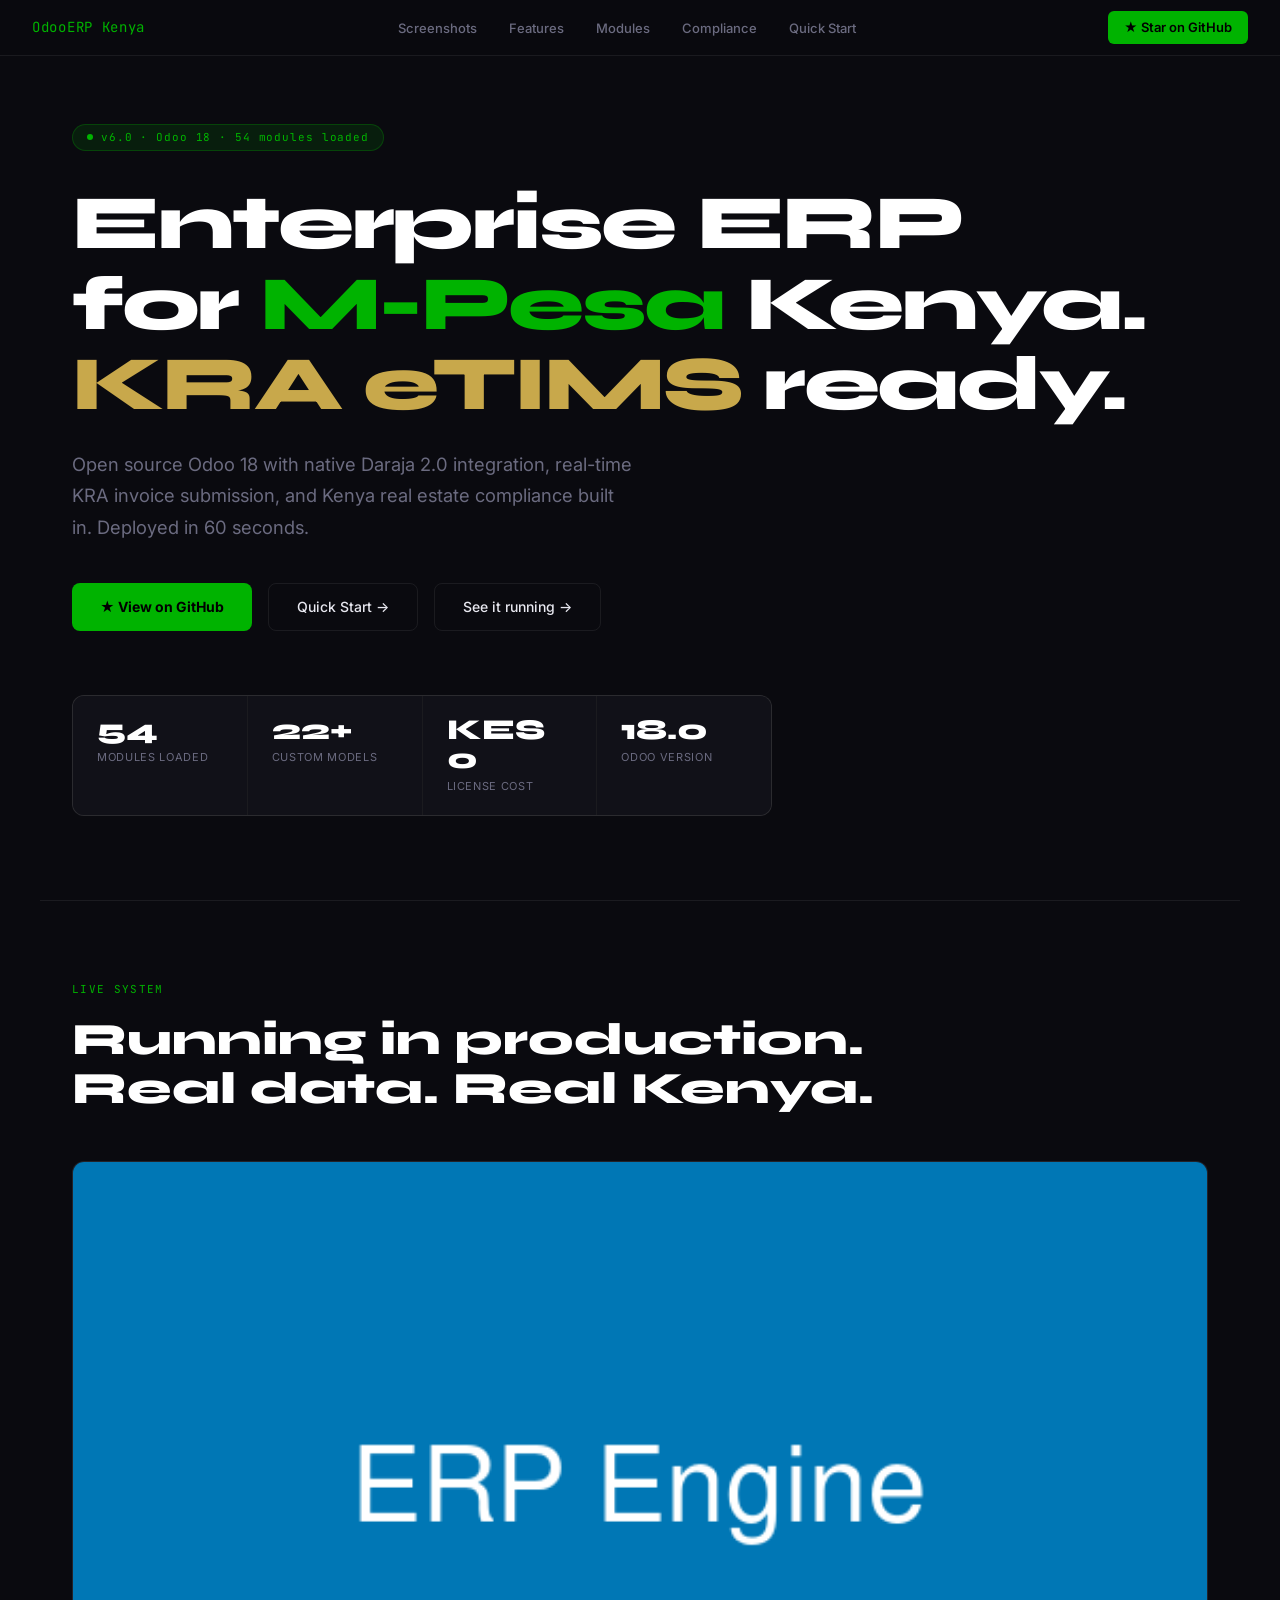
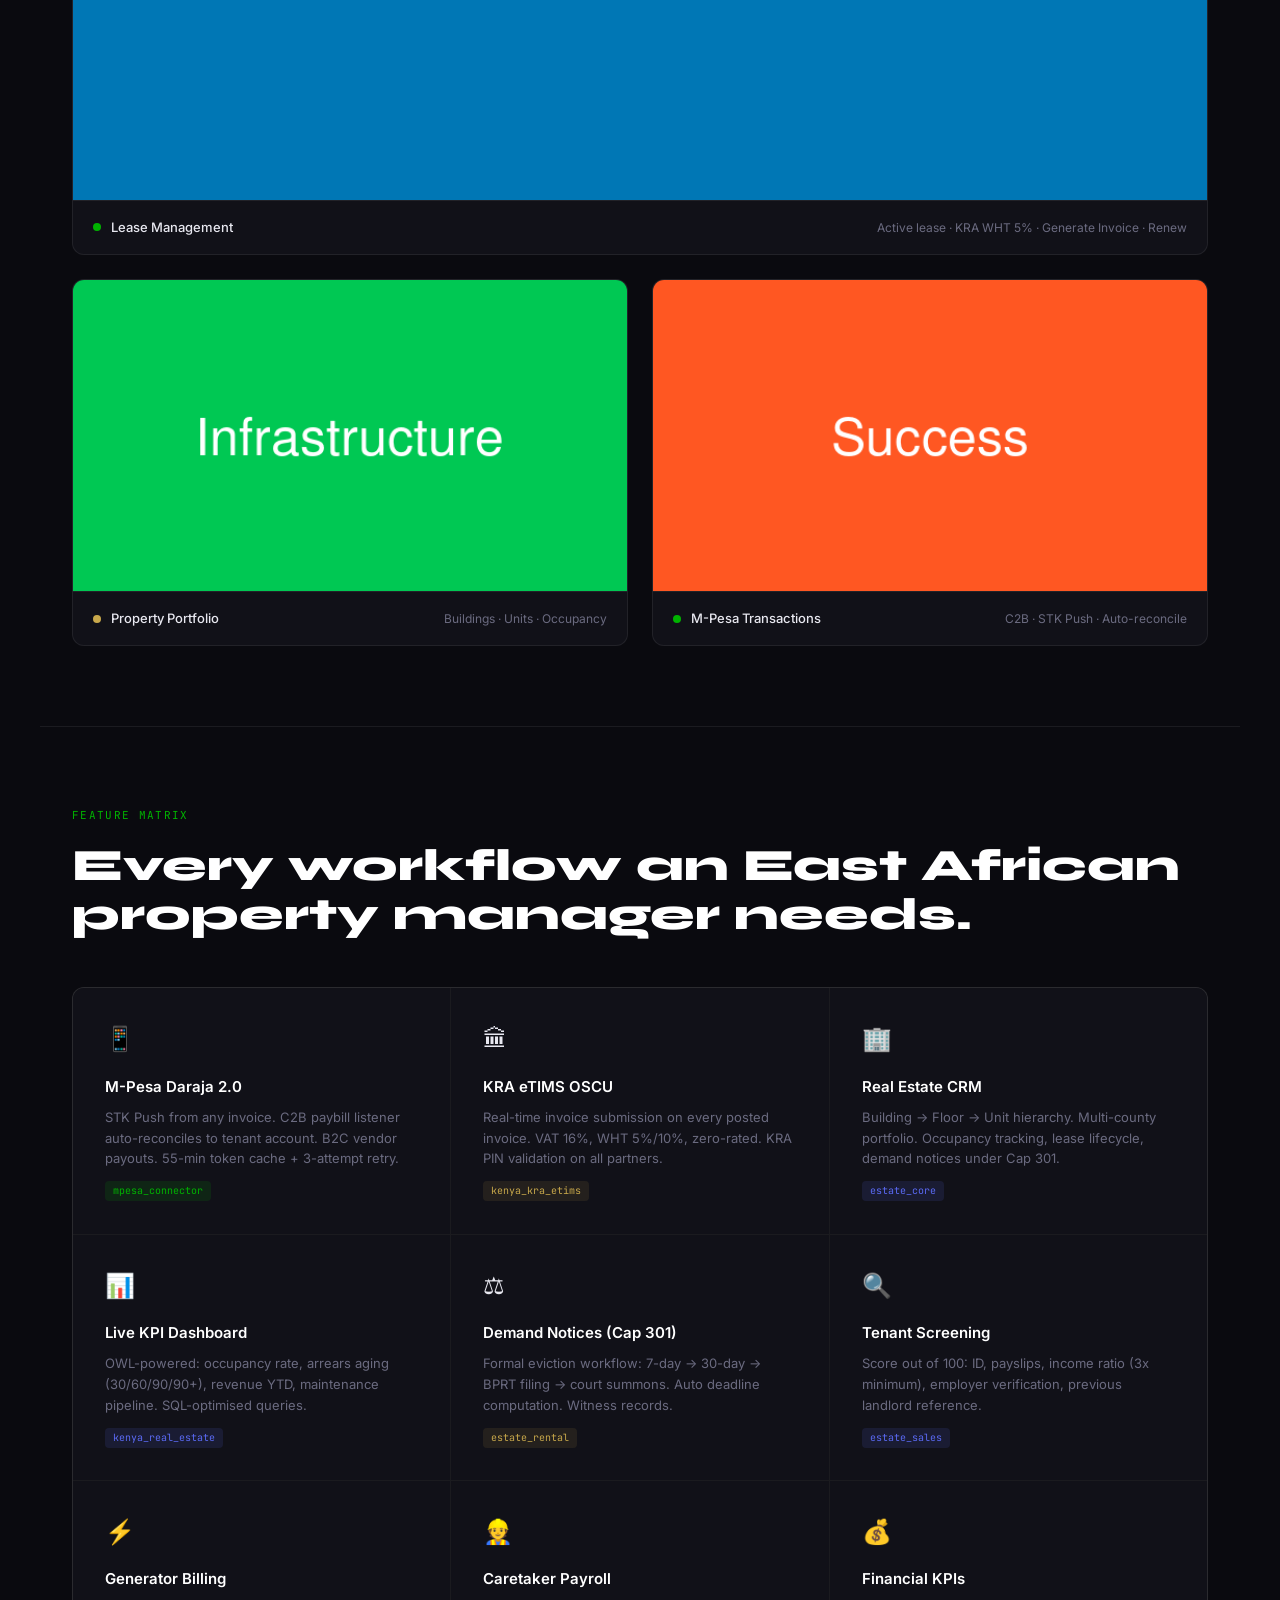
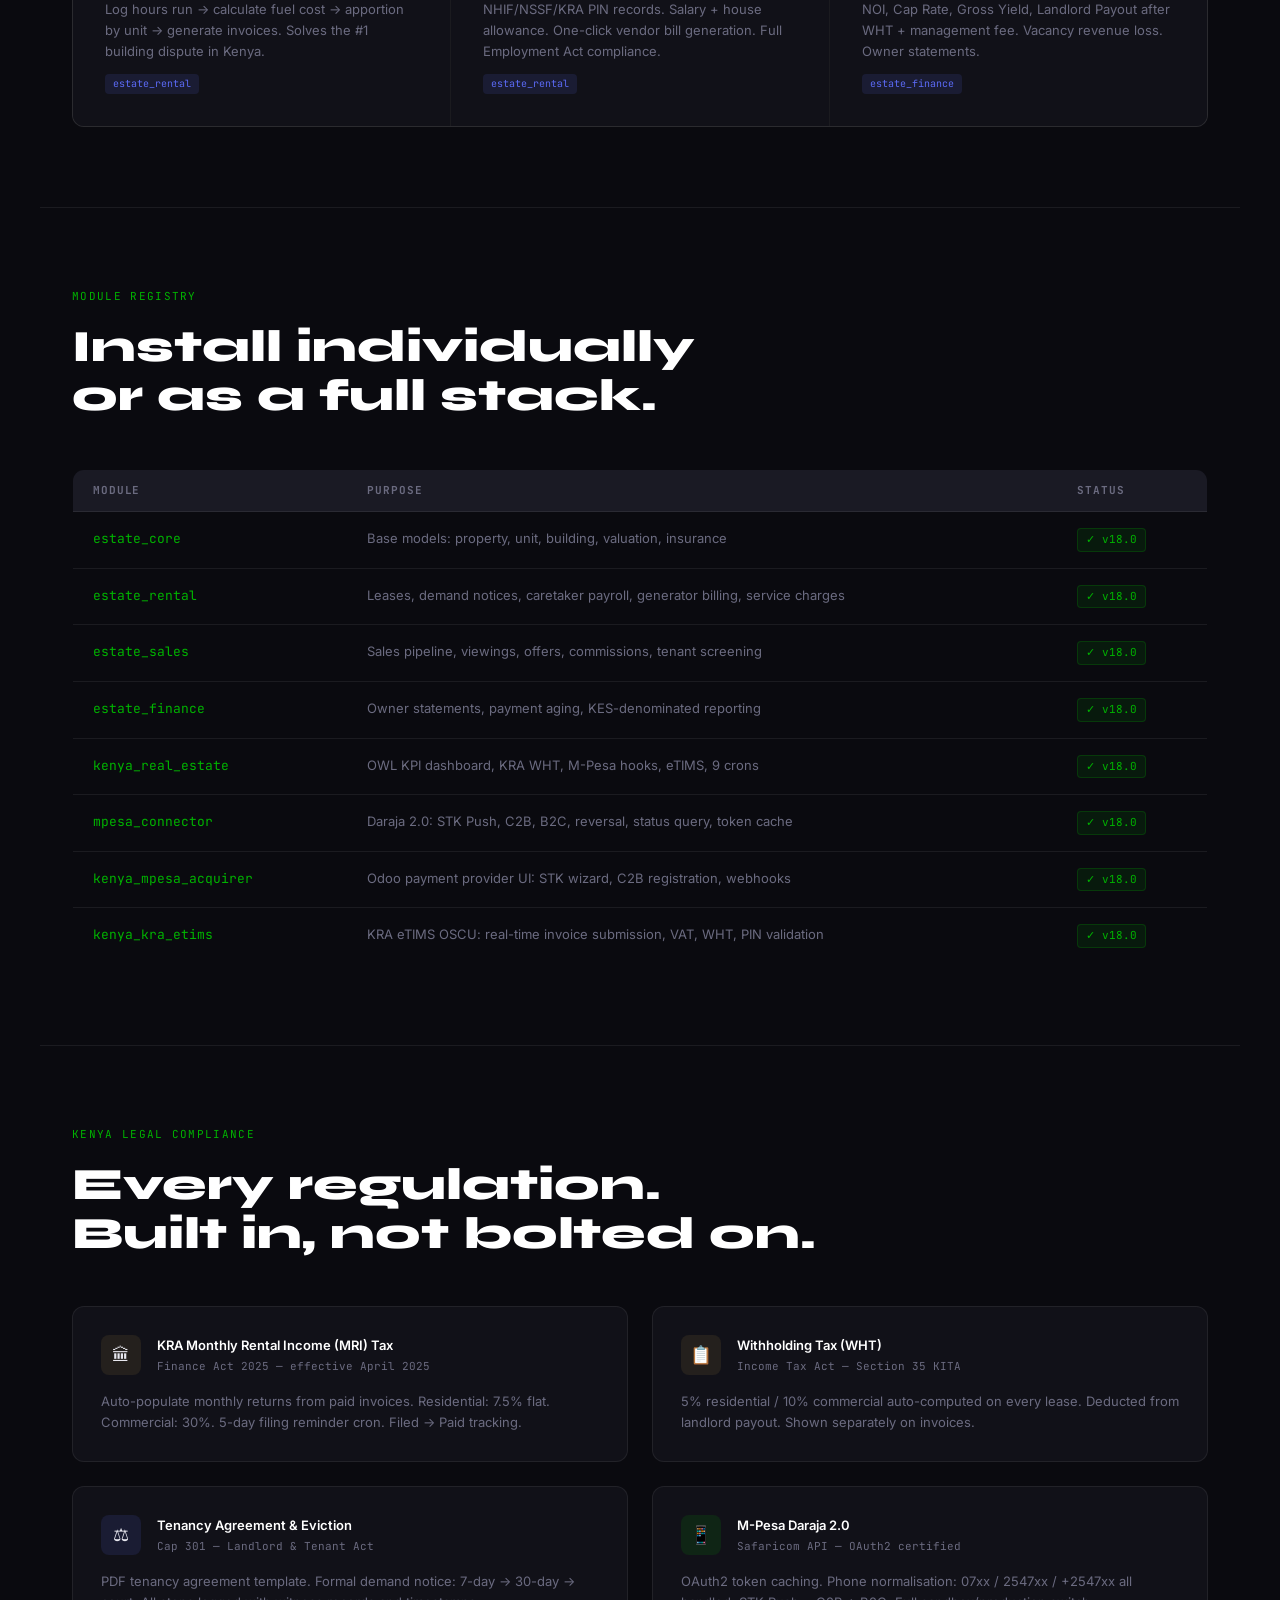
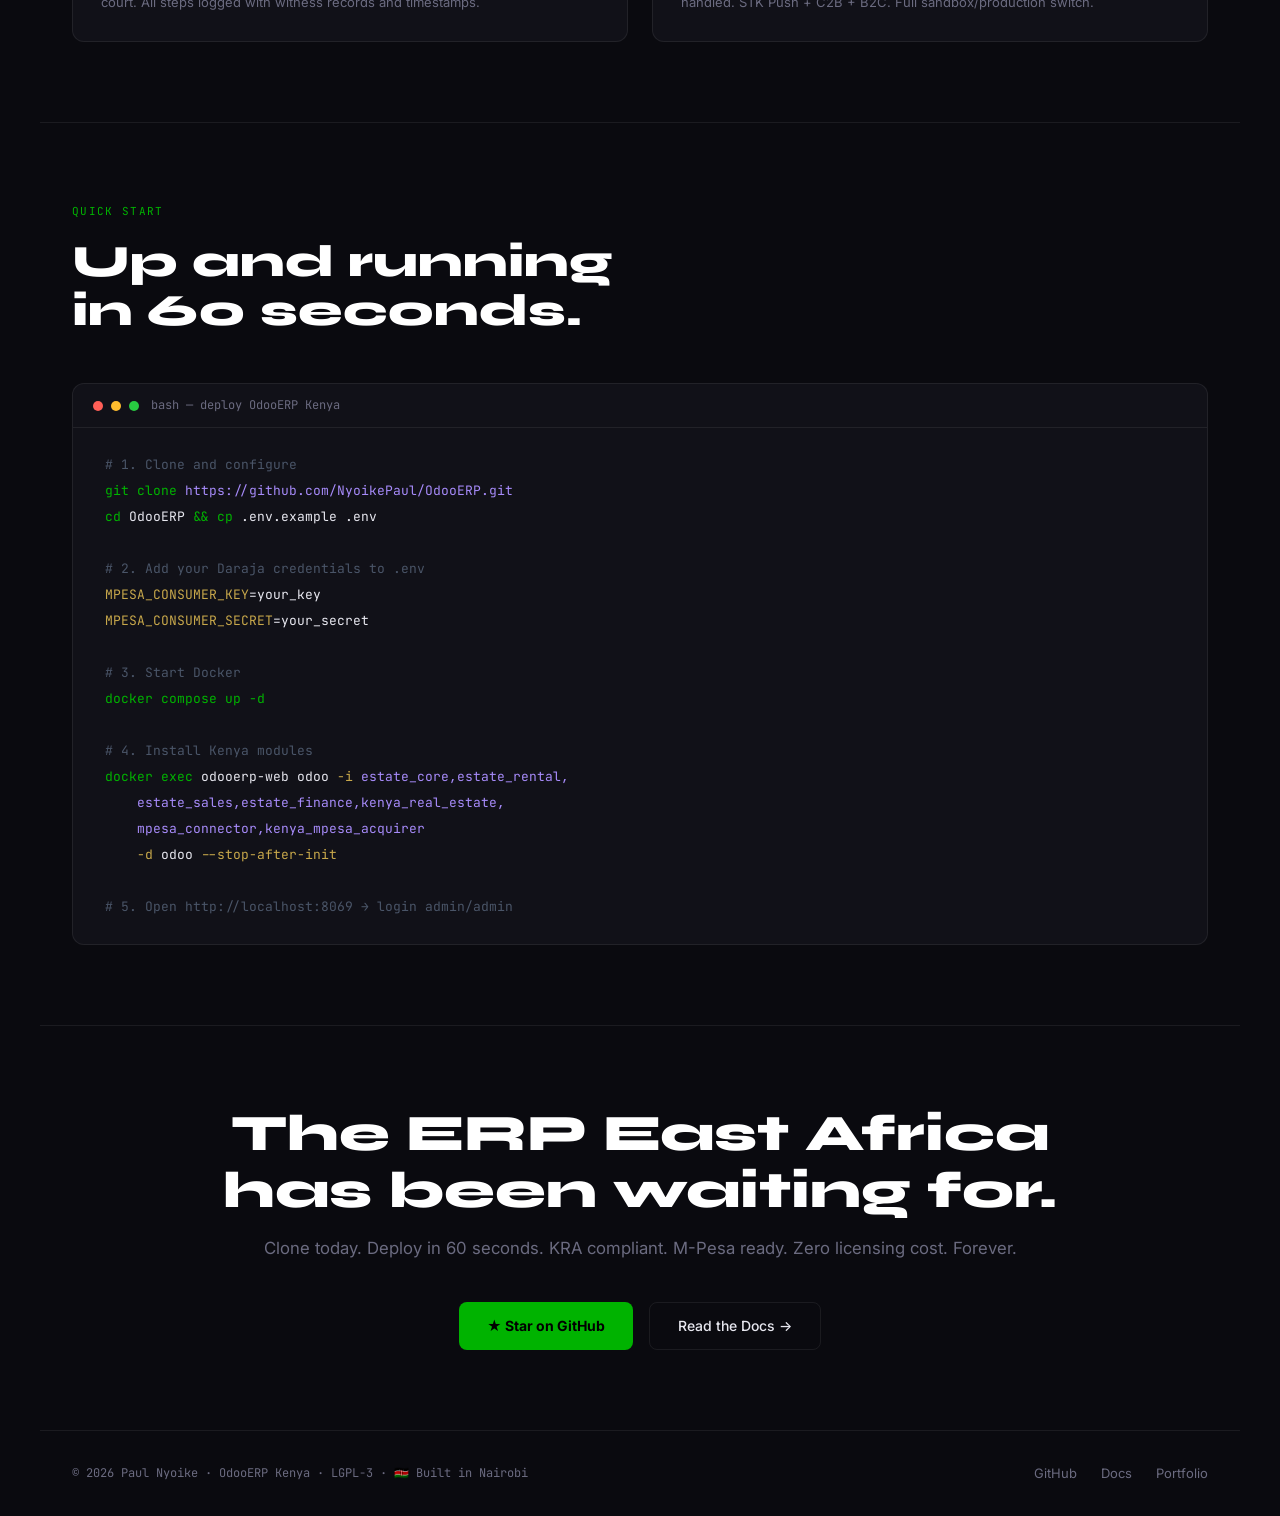
==== commit fea03704: "feat(web): enterprise landing page — dark theme, M-Pesa green, real screenshots, compliance section" ====
--- a/index.html
+++ b/index.html
@@ -1,736 +1,249 @@
 <!DOCTYPE html>
 <html lang="en">
 <head>
-  <meta charset="UTF-8"/>
-  <meta name="viewport" content="width=device-width, initial-scale=1.0"/>
-  <title>ArtBeat Studio — Art · Insurance · Sound | Naivasha, Kenya</title>
-  <meta name="description" content="ArtBeat Studio Naivasha — Premium fine art commissions, APA insurance advisory, and world-class DJ experiences in the Great Rift Valley."/>
-  <meta property="og:title" content="ArtBeat Studio — Art · Insurance · Sound"/>
-  <meta property="og:description" content="Naivasha's premier creative studio. Art commissions, APA Insurance, DJ bookings."/>
-  <meta property="og:type" content="website"/>
-  <link rel="preconnect" href="https://fonts.googleapis.com"/>
-  <link rel="preconnect" href="https://fonts.gstatic.com" crossorigin/>
-  <link href="https://fonts.googleapis.com/css2?family=Cormorant+Garamond:ital,wght@0,300;0,400;0,600;1,300;1,400&family=DM+Sans:wght@300;400;500;600&family=DM+Mono:wght@400;500&display=swap" rel="stylesheet"/>
-  <link rel="stylesheet" href="style.css"/>
+<meta charset="UTF-8">
+<meta name="viewport" content="width=device-width, initial-scale=1.0">
+<title>OdooERP Kenya — Enterprise ERP for East Africa</title>
+<meta name="description" content="Open source Odoo 18 ERP with native M-Pesa, KRA eTIMS, and Kenya real estate compliance.">
+<link rel="preconnect" href="https://fonts.googleapis.com">
+<link href="https://fonts.googleapis.com/css2?family=Inter:wght@300;400;500;600;700&family=JetBrains+Mono:wght@400;500&family=Syne:wght@700;800&display=swap" rel="stylesheet">
+<style>
+:root{--bg:#0a0a0f;--surface:#111118;--surface2:#1a1a24;--border:rgba(255,255,255,0.07);--text:#e8e8f0;--muted:#6b6b80;--mpesa:#00b300;--mpesa-dim:rgba(0,179,0,0.12);--kra:#c8a84b;--kra-dim:rgba(200,168,75,0.1);--accent:#5b6af5;--accent-dim:rgba(91,106,245,0.12);--mono:'JetBrains Mono',monospace;--display:'Syne',sans-serif;--body:'Inter',sans-serif}
+*,*::before,*::after{box-sizing:border-box;margin:0;padding:0}
+html{scroll-behavior:smooth}
+body{background:var(--bg);color:var(--text);font-family:var(--body);font-size:16px;line-height:1.6;overflow-x:hidden}
+nav{position:fixed;top:0;left:0;right:0;z-index:100;padding:0 2rem;height:56px;display:flex;align-items:center;justify-content:space-between;background:rgba(10,10,15,0.85);backdrop-filter:blur(12px);border-bottom:1px solid var(--border)}
+.nav-logo{font-family:var(--mono);font-size:14px;color:var(--mpesa);letter-spacing:.05em}
+.nav-links{display:flex;gap:2rem;list-style:none}
+.nav-links a{color:var(--muted);text-decoration:none;font-size:13px;font-weight:500;transition:color .2s}
+.nav-links a:hover{color:var(--text)}
+.nav-cta{background:var(--mpesa);color:#000;padding:6px 16px;border-radius:6px;font-size:13px;font-weight:600;text-decoration:none;transition:opacity .2s}
+.nav-cta:hover{opacity:.85}
+.hero{min-height:100vh;display:flex;flex-direction:column;justify-content:center;padding:100px 2rem 60px;max-width:1200px;margin:0 auto}
+.hero-badge{display:inline-flex;align-items:center;gap:8px;background:var(--mpesa-dim);border:1px solid rgba(0,179,0,0.25);border-radius:100px;padding:4px 14px;font-family:var(--mono);font-size:11px;color:var(--mpesa);letter-spacing:.08em;margin-bottom:2rem;width:fit-content}
+.hero-badge::before{content:'';width:6px;height:6px;border-radius:50%;background:var(--mpesa);animation:pulse 2s infinite}
+@keyframes pulse{0%,100%{opacity:1}50%{opacity:.3}}
+.hero h1{font-family:var(--display);font-size:clamp(2.8rem,6vw,5.5rem);font-weight:800;line-height:1.05;letter-spacing:-.03em;color:#fff;margin-bottom:1.5rem}
+.hero h1 .line-mpesa{color:var(--mpesa)}
+.hero h1 .line-kra{color:var(--kra)}
+.hero-sub{font-size:1.15rem;color:var(--muted);max-width:560px;margin-bottom:2.5rem;line-height:1.7}
+.hero-actions{display:flex;gap:1rem;flex-wrap:wrap;margin-bottom:4rem}
+.btn-primary{background:var(--mpesa);color:#000;padding:12px 28px;border-radius:8px;font-size:14px;font-weight:700;text-decoration:none;display:inline-flex;align-items:center;gap:8px;transition:opacity .2s}
+.btn-primary:hover{opacity:.85}
+.btn-ghost{border:1px solid var(--border);color:var(--text);padding:12px 28px;border-radius:8px;font-size:14px;font-weight:500;text-decoration:none;display:inline-flex;align-items:center;gap:8px;transition:border-color .2s}
+.btn-ghost:hover{border-color:rgba(255,255,255,.2)}
+.hero-stats{display:grid;grid-template-columns:repeat(4,1fr);gap:1px;background:var(--border);border:1px solid var(--border);border-radius:12px;overflow:hidden;max-width:700px}
+.stat{background:var(--surface);padding:1.25rem 1.5rem}
+.stat-num{font-family:var(--display);font-size:1.8rem;font-weight:800;color:#fff;line-height:1}
+.stat-label{font-size:11px;color:var(--muted);margin-top:4px;text-transform:uppercase;letter-spacing:.06em}
+.screenshots,.features,.modules,.compliance,.quickstart,.cta{padding:80px 2rem;max-width:1200px;margin:0 auto}
+.section-eyebrow{font-family:var(--mono);font-size:11px;color:var(--mpesa);letter-spacing:.12em;text-transform:uppercase;margin-bottom:1rem}
+.section-title{font-family:var(--display);font-size:clamp(1.8rem,3.5vw,2.8rem);font-weight:800;color:#fff;line-height:1.1;margin-bottom:3rem}
+.screens-grid{display:grid;grid-template-columns:1fr 1fr;gap:1.5rem}
+.screen-card{background:var(--surface);border:1px solid var(--border);border-radius:12px;overflow:hidden;transition:border-color .2s}
+.screen-card:hover{border-color:rgba(255,255,255,.15)}
+.screen-card.wide{grid-column:1/-1}
+.screen-img{width:100%;display:block;aspect-ratio:16/9;object-fit:cover;object-position:top}
+.screen-label{padding:1rem 1.25rem;display:flex;align-items:center;gap:10px;border-top:1px solid var(--border)}
+.screen-dot{width:8px;height:8px;border-radius:50%;background:var(--mpesa)}
+.screen-name{font-size:13px;font-weight:500;color:var(--text)}
+.screen-desc{font-size:12px;color:var(--muted);margin-left:auto}
+.features-grid{display:grid;grid-template-columns:repeat(3,1fr);gap:1px;background:var(--border);border:1px solid var(--border);border-radius:12px;overflow:hidden}
+.feature-card{background:var(--surface);padding:2rem;transition:background .2s}
+.feature-card:hover{background:var(--surface2)}
+.feature-icon{font-size:1.5rem;margin-bottom:1rem}
+.feature-title{font-size:15px;font-weight:600;color:#fff;margin-bottom:.5rem}
+.feature-desc{font-size:13px;color:var(--muted);line-height:1.6}
+.feature-tag{display:inline-block;margin-top:.75rem;font-family:var(--mono);font-size:10px;padding:2px 8px;border-radius:4px}
+.tag-mpesa{background:var(--mpesa-dim);color:var(--mpesa)}
+.tag-kra{background:var(--kra-dim);color:var(--kra)}
+.tag-core{background:var(--accent-dim);color:var(--accent)}
+.modules-table{width:100%;border-collapse:collapse;border:1px solid var(--border);border-radius:12px;overflow:hidden}
+.modules-table th{background:var(--surface2);padding:12px 20px;text-align:left;font-family:var(--mono);font-size:11px;color:var(--muted);letter-spacing:.08em;text-transform:uppercase;border-bottom:1px solid var(--border)}
+.modules-table td{padding:16px 20px;border-bottom:1px solid var(--border);font-size:13px;vertical-align:top}
+.modules-table tr:last-child td{border-bottom:none}
+.modules-table tr:hover td{background:var(--surface2)}
+.mod-name{font-family:var(--mono);color:var(--mpesa);font-size:13px}
+.mod-desc{color:var(--muted);line-height:1.5}
+.mod-badge{display:inline-flex;align-items:center;gap:4px;background:rgba(0,179,0,0.1);border:1px solid rgba(0,179,0,0.2);color:var(--mpesa);font-family:var(--mono);font-size:11px;padding:2px 8px;border-radius:4px}
+.compliance-grid{display:grid;grid-template-columns:repeat(2,1fr);gap:1.5rem}
+.compliance-card{background:var(--surface);border:1px solid var(--border);border-radius:12px;padding:1.75rem}
+.compliance-header{display:flex;align-items:flex-start;gap:1rem;margin-bottom:1rem}
+.compliance-icon{width:40px;height:40px;border-radius:8px;display:flex;align-items:center;justify-content:center;font-size:1.1rem;flex-shrink:0}
+.icon-kra{background:var(--kra-dim)}
+.icon-mpesa{background:var(--mpesa-dim)}
+.icon-law{background:var(--accent-dim)}
+.compliance-name{font-size:13px;font-weight:600;color:#fff}
+.compliance-reg{font-family:var(--mono);font-size:11px;color:var(--muted);margin-top:2px}
+.compliance-desc{font-size:13px;color:var(--muted);line-height:1.6}
+.code-block{background:var(--surface);border:1px solid var(--border);border-radius:12px;overflow:hidden}
+.code-header{padding:12px 20px;border-bottom:1px solid var(--border);display:flex;align-items:center;gap:8px}
+.code-dot{width:10px;height:10px;border-radius:50%}
+.code-title{font-family:var(--mono);font-size:12px;color:var(--muted);margin-left:4px}
+.code-body{padding:1.5rem 2rem;font-family:var(--mono);font-size:13px;line-height:2;overflow-x:auto}
+.code-comment{color:#4a5568}
+.code-cmd{color:var(--mpesa)}
+.code-flag{color:var(--kra)}
+.code-str{color:#a78bfa}
+.cta{text-align:center}
+.cta h2{font-family:var(--display);font-size:clamp(2rem,4vw,3.5rem);font-weight:800;color:#fff;line-height:1.1;margin-bottom:1rem}
+.cta p{color:var(--muted);font-size:1.05rem;margin-bottom:2.5rem}
+.cta-actions{display:flex;gap:1rem;justify-content:center;flex-wrap:wrap}
+.divider{border:none;border-top:1px solid var(--border);max-width:1200px;margin:0 auto}
+footer{border-top:1px solid var(--border);padding:2rem;max-width:1200px;margin:0 auto;display:flex;justify-content:space-between;align-items:center;flex-wrap:wrap;gap:1rem}
+.footer-left{font-family:var(--mono);font-size:12px;color:var(--muted)}
+.footer-links{display:flex;gap:1.5rem}
+.footer-links a{color:var(--muted);text-decoration:none;font-size:13px;transition:color .2s}
+.footer-links a:hover{color:var(--text)}
+@media(max-width:768px){.nav-links{display:none}.hero-stats{grid-template-columns:repeat(2,1fr)}.screens-grid,.compliance-grid{grid-template-columns:1fr}.screen-card.wide{grid-column:1}.features-grid{grid-template-columns:1fr}footer{flex-direction:column;text-align:center}}
+</style>
 </head>
 <body>
-
-  <!-- ═══ TOP BAR ═══ -->
-  <div class="topbar">
-    <div class="topbar-inner">
-      <span>📍 Naivasha, Rift Valley — Kenya's Creative Hub</span>
-      <div class="topbar-right">
-        <a href="tel:+254114663650">📞 0114 663 650</a>
-        <span class="tb-sep">·</span>
-        <a href="mailto:hello@artbeatstudio.co.ke">hello@artbeatstudio.co.ke</a>
-        <span class="tb-sep">·</span>
-        <span class="tb-hours">Mon–Sat: 8am–7pm</span>
-      </div>
-    </div>
-  </div>
-
-  <!-- ═══ NAV ═══ -->
-  <nav class="nav" id="nav">
-    <a href="#" class="nav-logo">ArtBeat<span>Studio</span></a>
-    <button class="nav-toggle" id="navToggle" aria-label="Toggle menu" aria-expanded="false">
-      <span></span><span></span><span></span>
-    </button>
-    <ul class="nav-links" id="navLinks">
-      <li><a href="#arts">Arts</a></li>
-      <li><a href="#insurance">Insurance</a></li>
-      <li><a href="#dj">DJ</a></li>
-      <li><a href="#pricing">Pricing</a></li>
-      <li><a href="#about">About</a></li>
-      <li><a href="#contact" class="nav-cta">Book Now</a></li>
-    </ul>
-  </nav>
-
-  <!-- ═══ HERO SLIDESHOW ═══ -->
-  <section class="hero" id="home">
-    <div class="slides-container" id="slidesContainer">
-
-      <div class="slide active" data-index="0">
-        <div class="slide-img" style="background-image:url('img-mural.jpeg')"></div>
-        <div class="slide-overlay"></div>
-        <div class="slide-content">
-          <span class="slide-cat">Fine Art &amp; Painting</span>
-          <h1>Where Walls<br/><em>Speak</em></h1>
-          <p>Bespoke murals, paintings &amp; installations that transform any space into a living masterpiece — crafted in the heart of Naivasha.</p>
-          <div class="slide-btns">
-            <a href="#arts" class="btn btn-primary">Explore Art →</a>
-            <a href="#contact" class="btn btn-ghost-white">Get a Quote</a>
-          </div>
-        </div>
-      </div>
-
-      <div class="slide" data-index="1">
-        <div class="slide-img" style="background-image:url('img-bird.jpeg')"></div>
-        <div class="slide-overlay"></div>
-        <div class="slide-content">
-          <span class="slide-cat">Fine Art &amp; Painting</span>
-          <h1>Nature Rendered<br/><em>Timeless</em></h1>
-          <p>Paper sculpture, mixed media &amp; layered art commissioned for collectors, lodges, and private spaces across the Rift Valley.</p>
-          <div class="slide-btns">
-            <a href="#arts" class="btn btn-primary">Commission a Piece →</a>
-            <a href="#contact" class="btn btn-ghost-white">Enquire</a>
-          </div>
-        </div>
-      </div>
-
-      <div class="slide" data-index="2">
-        <div class="slide-img" style="background-image:url('img-head.jpeg')"></div>
-        <div class="slide-overlay"></div>
-        <div class="slide-content">
-          <span class="slide-cat">Fine Art &amp; Sculpture</span>
-          <h1>Art That<br/><em>Provokes</em></h1>
-          <p>3D sculpture and conceptual installations for corporate lobbies, safari lodges &amp; private collections.</p>
-          <div class="slide-btns">
-            <a href="#arts" class="btn btn-primary">View Portfolio →</a>
-            <a href="#contact" class="btn btn-ghost-white">Consult Us</a>
-          </div>
-        </div>
-      </div>
-
-      <div class="slide" data-index="3">
-        <div class="slide-img" style="background-image:url('img-lips.jpeg')"></div>
-        <div class="slide-overlay"></div>
-        <div class="slide-content">
-          <span class="slide-cat">Statement Art</span>
-          <h1>Bold. Daring.<br/><em>Unforgettable.</em></h1>
-          <p>Sculptural art pieces that command attention and define the character of any hotel, restaurant, or office environment.</p>
-          <div class="slide-btns">
-            <a href="#arts" class="btn btn-primary">Get a Quote →</a>
-            <a href="#contact" class="btn btn-ghost-white">Talk to Us</a>
-          </div>
-        </div>
-      </div>
-
-      <div class="slide" data-index="4">
-        <div class="slide-img" style="background-image:url('img-weave.jpeg')"></div>
-        <div class="slide-overlay"></div>
-        <div class="slide-content">
-          <span class="slide-cat">Textile &amp; Mixed Media</span>
-          <h1>Texture, Thread<br/>&amp; <em>Soul</em></h1>
-          <p>Handcrafted textile art — wall hangings, weavings, and fibre installations for homes, hotels &amp; offices in Naivasha and beyond.</p>
-          <div class="slide-btns">
-            <a href="#arts" class="btn btn-primary">Explore Textile Art →</a>
-            <a href="#contact" class="btn btn-ghost-white">Commission Now</a>
-          </div>
-        </div>
-      </div>
-
-      <div class="slide" data-index="5">
-        <div class="slide-img" style="background-image:url('img-apa-family.jpeg')"></div>
-        <div class="slide-overlay slide-overlay-blue"></div>
-        <div class="slide-content">
-          <span class="slide-cat">APA Insurance Advisory</span>
-          <h1>Protect What<br/><em>Matters Most</em></h1>
-          <p>Jamii Plus Family Health Cover &amp; full APA Insurance products — tailored advisory for individuals, families &amp; businesses in Naivasha.</p>
-          <div class="slide-btns">
-            <a href="#insurance" class="btn btn-gold">Free Consultation →</a>
-            <a href="tel:+254114663650" class="btn btn-ghost-white">Call Now: 0114 663 650</a>
-          </div>
-        </div>
-      </div>
-
-    </div>
-
-    <button class="slide-arrow slide-prev" id="slidePrev" aria-label="Previous">&#8592;</button>
-    <button class="slide-arrow slide-next" id="slideNext" aria-label="Next">&#8594;</button>
-
-    <div class="slide-dots" id="slideDots">
-      <button class="dot active" data-slide="0"></button>
-      <button class="dot" data-slide="1"></button>
-      <button class="dot" data-slide="2"></button>
-      <button class="dot" data-slide="3"></button>
-      <button class="dot" data-slide="4"></button>
-      <button class="dot" data-slide="5"></button>
-    </div>
-
-    <div class="slide-progress"><div class="slide-progress-bar" id="slideProgressBar"></div></div>
-
-    <div class="hero-strip">
-      <div class="strip-item"><span class="strip-dot"></span>Fine Art &amp; Painting</div>
-      <div class="strip-sep">·</div>
-      <div class="strip-item"><span class="strip-dot"></span>APA Insurance</div>
-      <div class="strip-sep">·</div>
-      <div class="strip-item"><span class="strip-dot"></span>Premium DJ</div>
-      <div class="strip-sep">·</div>
-      <div class="strip-stat"><strong>340+</strong> Works · <strong>1,200+</strong> Events · <strong>Naivasha</strong></div>
-    </div>
-  </section>
-
-  <!-- ═══ TRUST BAR ═══ -->
-  <div class="trust-bar">
-    <div class="trust-inner">
-      <div class="trust-item"><span class="trust-n">340+</span><span class="trust-l">Art Commissions</span></div>
-      <div class="trust-div"></div>
-      <div class="trust-item"><span class="trust-n">1,200+</span><span class="trust-l">Events Powered</span></div>
-      <div class="trust-div"></div>
-      <div class="trust-item"><span class="trust-n">8+</span><span class="trust-l">Years in Naivasha</span></div>
-      <div class="trust-div"></div>
-      <div class="trust-item"><span class="trust-n">APA</span><span class="trust-l">Certified Partner</span></div>
-      <div class="trust-div"></div>
-      <div class="trust-item"><span class="trust-n">98%</span><span class="trust-l">Client Satisfaction</span></div>
-    </div>
-  </div>
-
-  <!-- ═══ MARQUEE ═══ -->
-  <div class="marquee-wrap">
-    <div class="marquee-track">
-      <span>Fine Art Commissions</span><span class="mx">✦</span>
-      <span>Mural &amp; Installation</span><span class="mx">✦</span>
-      <span>APA Health Cover</span><span class="mx">✦</span>
-      <span>APA Life Insurance</span><span class="mx">✦</span>
-      <span>Event Liability Cover</span><span class="mx">✦</span>
-      <span>DJ Corporate Events</span><span class="mx">✦</span>
-      <span>Wedding DJ Naivasha</span><span class="mx">✦</span>
-      <span>Festival Bookings</span><span class="mx">✦</span>
-      <span>Textile &amp; Sculpture</span><span class="mx">✦</span>
-      <span>Portrait Commissions</span><span class="mx">✦</span>
-      <span>Rift Valley Art</span><span class="mx">✦</span>
-      <span>Safari Lodge Decor</span><span class="mx">✦</span>
-      <span>Fine Art Commissions</span><span class="mx">✦</span>
-      <span>Mural &amp; Installation</span><span class="mx">✦</span>
-      <span>APA Health Cover</span><span class="mx">✦</span>
-      <span>APA Life Insurance</span><span class="mx">✦</span>
-      <span>Event Liability Cover</span><span class="mx">✦</span>
-      <span>DJ Corporate Events</span><span class="mx">✦</span>
-      <span>Wedding DJ Naivasha</span><span class="mx">✦</span>
-      <span>Festival Bookings</span><span class="mx">✦</span>
-      <span>Textile &amp; Sculpture</span><span class="mx">✦</span>
-      <span>Portrait Commissions</span><span class="mx">✦</span>
-      <span>Rift Valley Art</span><span class="mx">✦</span>
-      <span>Safari Lodge Decor</span><span class="mx">✦</span>
-    </div>
-  </div>
-
-  <!-- ═══ ARTS SECTION ═══ -->
-  <section class="section arts-section" id="arts">
-    <div class="container">
-      <div class="section-header reveal">
-        <span class="section-label">01 — Fine Art &amp; Painting</span>
-        <h2 class="section-title">Canvas That <em>Speaks</em></h2>
-        <p class="section-desc">Every brushstroke tells a story. Our resident artists deliver bespoke paintings — from intimate portraits to monumental installations — that transform spaces and stir souls across the Rift Valley.</p>
-      </div>
-      <div class="gallery-grid">
-        <div class="gallery-item gallery-item-lg reveal">
-          <img src="img-mural.jpeg" alt="Red leaves mural painting" loading="lazy"/>
-          <div class="gallery-overlay">
-            <span class="gallery-cat">Murals &amp; Paintings</span>
-            <h3>Environmental Art</h3>
-            <p>Large-scale murals that transform spaces — lodges, offices, homes</p>
-            <a href="#contact" class="btn btn-sm">Commission →</a>
-          </div>
-        </div>
-        <div class="gallery-item reveal">
-          <img src="img-bird.jpeg" alt="Colourful tropical bird paper art" loading="lazy"/>
-          <div class="gallery-overlay">
-            <span class="gallery-cat">Paper &amp; Mixed Media</span>
-            <h3>Layered Sculpture</h3>
-            <p>Paper art &amp; mixed media for collectors</p>
-            <a href="#contact" class="btn btn-sm">Enquire →</a>
-          </div>
-        </div>
-        <div class="gallery-item reveal">
-          <img src="img-head.jpeg" alt="White geometric head sculpture" loading="lazy"/>
-          <div class="gallery-overlay">
-            <span class="gallery-cat">3D Sculpture</span>
-            <h3>Conceptual Pieces</h3>
-            <p>Statement sculptures for any space</p>
-            <a href="#contact" class="btn btn-sm">Get Quote →</a>
-          </div>
-        </div>
-        <div class="gallery-item reveal">
-          <img src="img-weave.jpeg" alt="Handcrafted ocean weave wall art" loading="lazy"/>
-          <div class="gallery-overlay">
-            <span class="gallery-cat">Textile &amp; Fibre</span>
-            <h3>Woven Wall Art</h3>
-            <p>Handcrafted textile art &amp; installations</p>
-            <a href="#contact" class="btn btn-sm">Enquire →</a>
-          </div>
-        </div>
-        <div class="gallery-item reveal">
-          <img src="img-lips.jpeg" alt="Red lips geometric wall sculpture" loading="lazy"/>
-          <div class="gallery-overlay">
-            <span class="gallery-cat">Statement Art</span>
-            <h3>Bold Sculptures</h3>
-            <p>Geometric sculptures that command rooms</p>
-            <a href="#contact" class="btn btn-sm">Commission →</a>
-          </div>
-        </div>
-      </div>
-      <div class="process-band reveal">
-        <h3>The Creative Process</h3>
-        <div class="process-steps">
-          <div class="process-step">
-            <span class="ps-num">I</span>
-            <strong>Discovery</strong>
-            <p>We discuss your vision, space &amp; intent — in-studio or on-site visit</p>
-          </div>
-          <div class="ps-arrow">→</div>
-          <div class="process-step">
-            <span class="ps-num">II</span>
-            <strong>Concept</strong>
-            <p>Sketches &amp; palette proposals — 3 options presented for your approval</p>
-          </div>
-          <div class="ps-arrow">→</div>
-          <div class="process-step">
-            <span class="ps-num">III</span>
-            <strong>Creation</strong>
-            <p>Masterful execution with weekly progress photos &amp; updates</p>
-          </div>
-          <div class="ps-arrow">→</div>
-          <div class="process-step">
-            <span class="ps-num">IV</span>
-            <strong>Delivery</strong>
-            <p>White-glove delivery &amp; professional installation included</p>
-          </div>
-        </div>
-      </div>
-    </div>
-  </section>
-
-  <!-- ═══ INSURANCE SECTION ═══ -->
-  <section class="section insurance-section" id="insurance">
-    <div class="container">
-      <div class="ins-grid">
-        <div class="ins-visual-col reveal">
-          <div class="ins-img-stack">
-            <div class="ins-img-main">
-              <img src="img-apa-family.jpeg" alt="APA Insurance Jamii Plus family" loading="lazy"/>
-              <div class="ins-img-badge">
-                <img src="img-apa-logo.jpeg" alt="APA Insurance logo" loading="lazy"/>
-              </div>
-            </div>
-            <div class="ins-floating-card ins-card-1">
-              <span class="ifc-icon">🛡️</span>
-              <div><strong>Jamii Plus</strong><span>Family Health Cover</span></div>
-            </div>
-            <div class="ins-floating-card ins-card-2">
-              <span class="ifc-icon">✓</span>
-              <div><strong>APA Certified</strong><span>Advisory Partner</span></div>
-            </div>
-          </div>
-        </div>
-        <div class="ins-content-col reveal">
-          <span class="section-label">02 — APA Insurance Advisory</span>
-          <h2 class="section-title">Protect What <em>Matters</em></h2>
-          <p class="section-desc">Partnered with APA Insurance — General · Life · Health — we deliver tailored coverage for individuals, creatives, families and businesses across Naivasha and the Rift Valley.</p>
-          <div class="ins-products">
-            <div class="ins-product">
-              <div class="ip-icon">❤️</div>
-              <div>
-                <h4>Jamii Plus Health Cover</h4>
-                <p>Get the most out of your money with APA Family Health Cover. Comprehensive inpatient &amp; outpatient plans for the whole family — from KES 3,500/month.</p>
-              </div>
-            </div>
-            <div class="ins-product">
-              <div class="ip-icon">🌿</div>
-              <div>
-                <h4>Life &amp; Critical Illness</h4>
-                <p>Long-term life cover and critical illness plans for creatives, freelancers &amp; professionals. Secure your family's future from KES 500/month.</p>
-              </div>
-            </div>
-            <div class="ins-product">
-              <div class="ip-icon">🎨</div>
-              <div>
-                <h4>Art &amp; Asset Cover</h4>
-                <p>Protect your art collection, instruments &amp; equipment from damage, theft and transit risks. Specialist cover for creative professionals.</p>
-              </div>
-            </div>
-            <div class="ins-product">
-              <div class="ip-icon">🎵</div>
-              <div>
-                <h4>Event Liability Insurance</h4>
-                <p>Single-event and annual event insurance for concerts, exhibitions and corporate functions in Naivasha and across Kenya.</p>
-              </div>
-            </div>
-          </div>
-          <div class="ins-contact-line">
-            <span>📞</span>
-            <div>
-              <strong>APA Insurance Hotline</strong>
-              <a href="tel:+254709912777">0709 912 777</a> ·
-              <a href="https://www.apainsurance.org" target="_blank">apainsurance.org</a>
-            </div>
-          </div>
-          <a href="#contact" class="btn btn-primary">Get a Free Consultation</a>
-        </div>
-      </div>
-    </div>
-  </section>
-
-  <!-- ═══ DJ SECTION ═══ -->
-  <section class="section dj-section" id="dj">
-    <div class="dj-bg"></div>
-    <div class="container">
-      <div class="section-header section-center reveal">
-        <span class="section-label">03 — DJ Experiences</span>
-        <h2 class="section-title">Sound That <em>Moves</em> You</h2>
-        <p class="section-desc">From intimate lakeside sessions at Lake Naivasha to 5,000-capacity Rift Valley festivals — our world-class DJs deliver sonic experiences that become the heartbeat of every event.</p>
-      </div>
-      <div class="dj-cards">
-        <div class="dj-card reveal">
-          <div class="dj-card-gfx dj-gfx-1"><div class="dj-ripple"></div><span class="dj-icon">🎙️</span></div>
-          <div class="dj-genre">Afrobeats · Amapiano · R&amp;B</div>
-          <h3>Corporate &amp; Gala</h3>
-          <p>Sophisticated sets for product launches, award nights &amp; executive dinners at Naivasha's premier venues — Enashipai, Sopa Lodge, Great Rift Valley Lodge.</p>
-          <ul class="dj-list">
-            <li>✓ Full sound system provided</li>
-            <li>✓ MC services available</li>
-            <li>✓ Lighting rigs on request</li>
-            <li>✓ From KES 25,000</li>
-          </ul>
-          <a href="#contact" class="btn btn-outline">Book Corporate</a>
-        </div>
-        <div class="dj-card dj-card-hero reveal">
-          <div class="dj-hero-tag">Most Booked</div>
-          <div class="dj-card-gfx dj-gfx-2"><div class="dj-ripple"></div><span class="dj-icon">💍</span></div>
-          <div class="dj-genre">Hip-Hop · House · Afro · R&amp;B</div>
-          <h3>Weddings &amp; Celebrations</h3>
-          <p>Naivasha's #1 wedding DJ experience. From ceremony at Lake Naivasha to reception at your chosen venue — we craft playlists that mirror your love story.</p>
-          <ul class="dj-list">
-            <li>✓ Personalised playlist consultation</li>
-            <li>✓ Ceremony &amp; reception coverage</li>
-            <li>✓ Photo booth integration</li>
-            <li>✓ From KES 35,000</li>
-          </ul>
-          <a href="#contact" class="btn btn-primary">Book Weddings</a>
-        </div>
-        <div class="dj-card reveal">
-          <div class="dj-card-gfx dj-gfx-3"><div class="dj-ripple"></div><span class="dj-icon">🎪</span></div>
-          <div class="dj-genre">Techno · Electronic · Afro</div>
-          <h3>Festivals &amp; Live Shows</h3>
-          <p>High-energy performances for Rift Valley festivals, Naivasha beach events, outdoor concerts and large-scale productions across Kenya.</p>
-          <ul class="dj-list">
-            <li>✓ Festival-grade production</li>
-            <li>✓ Live mixing &amp; mashups</li>
-            <li>✓ Outdoor &amp; indoor venues</li>
-            <li>✓ From KES 50,000</li>
-          </ul>
-          <a href="#contact" class="btn btn-outline">Book Festival</a>
-        </div>
-      </div>
-      <div class="equalizer" aria-hidden="true">
-        <div class="eq-bar"></div><div class="eq-bar"></div><div class="eq-bar"></div>
-        <div class="eq-bar"></div><div class="eq-bar"></div><div class="eq-bar"></div>
-        <div class="eq-bar"></div><div class="eq-bar"></div><div class="eq-bar"></div>
-        <div class="eq-bar"></div><div class="eq-bar"></div><div class="eq-bar"></div>
-        <div class="eq-bar"></div><div class="eq-bar"></div><div class="eq-bar"></div>
-        <div class="eq-bar"></div><div class="eq-bar"></div><div class="eq-bar"></div>
-        <div class="eq-bar"></div><div class="eq-bar"></div><div class="eq-bar"></div>
-        <div class="eq-bar"></div><div class="eq-bar"></div><div class="eq-bar"></div>
-      </div>
-    </div>
-  </section>
-
-  <!-- ═══ PRICING ═══ -->
-  <section class="section pricing-section" id="pricing">
-    <div class="container">
-      <div class="section-header section-center reveal">
-        <span class="section-label">Transparent Pricing</span>
-        <h2 class="section-title">Simple. Clear. <em>No Surprises.</em></h2>
-        <p class="section-desc">Every project is unique — these are our starting rates. All packages fully customisable. Free consultation included.</p>
-      </div>
-      <div class="pricing-grid">
-        <!-- ART PRICING -->
-        <div class="pricing-card reveal">
-          <div class="pricing-icon">🎨</div>
-          <h3>Fine Art</h3>
-          <div class="pricing-from">From</div>
-          <div class="pricing-price">KES 15,000</div>
-          <ul class="pricing-list">
-            <li>✓ Custom paintings — A3 to monumental</li>
-            <li>✓ 3 concept sketches included</li>
-            <li>✓ Progress photos throughout</li>
-            <li>✓ Framing options available</li>
-            <li>✓ Certificate of authenticity</li>
-            <li>✓ Naivasha delivery included</li>
-          </ul>
-          <a href="#contact" class="btn btn-outline btn-full">Get Art Quote</a>
-        </div>
-        <div class="pricing-card pricing-card-hero reveal">
-          <div class="pricing-badge">Best Value</div>
-          <div class="pricing-icon">🎵</div>
-          <h3>Wedding DJ</h3>
-          <div class="pricing-from">From</div>
-          <div class="pricing-price">KES 35,000</div>
-          <ul class="pricing-list">
-            <li>✓ Up to 6 hours coverage</li>
-            <li>✓ Ceremony + reception</li>
-            <li>✓ Full PA sound system</li>
-            <li>✓ 2-hour planning consultation</li>
-            <li>✓ Custom playlist collaboration</li>
-            <li>✓ MC services included</li>
-          </ul>
-          <a href="#contact" class="btn btn-primary btn-full">Book Wedding DJ</a>
-        </div>
-        <div class="pricing-card reveal">
-          <div class="pricing-icon">🛡️</div>
-          <h3>APA Insurance</h3>
-          <div class="pricing-from">From</div>
-          <div class="pricing-price">KES 3,500<span>/mo</span></div>
-          <ul class="pricing-list">
-            <li>✓ Jamii Plus Health Cover</li>
-            <li>✓ Inpatient &amp; outpatient</li>
-            <li>✓ Free advisory session</li>
-            <li>✓ Claims support included</li>
-            <li>✓ Annual &amp; monthly plans</li>
-            <li>✓ Family &amp; individual options</li>
-          </ul>
-          <a href="#contact" class="btn btn-outline btn-full">Get Insurance Quote</a>
-        </div>
-      </div>
-      <div class="pricing-note reveal">
-        <span>💬</span>
-        <p>All prices are starting rates. Final pricing depends on scope, size, and complexity. <strong>Free consultations</strong> for all services — call us on <a href="tel:+254114663650">0114 663 650</a> or use the form below.</p>
-      </div>
-    </div>
-  </section>
-
-  <!-- ═══ TESTIMONIALS ═══ -->
-  <section class="section testimonials-section" id="about">
-    <div class="container">
-      <div class="section-header section-center reveal">
-        <span class="section-label">Client Voices</span>
-        <h2 class="section-title">What They <em>Say</em></h2>
-      </div>
-      <div class="testi-grid">
-        <div class="testi-card reveal">
-          <div class="testi-stars">★★★★★</div>
-          <p>"ArtBeat Studio created a stunning mural for our lodge in Naivasha. Every single guest photographs it. It's become our most talked-about feature."</p>
-          <div class="testi-author">
-            <div class="testi-av" style="background:linear-gradient(135deg,#6b21a8,#c026d3)">MN</div>
-            <div><strong>Margaret Njoroge</strong><span>GM, Rift Valley Safari Lodge</span></div>
-          </div>
-        </div>
-        <div class="testi-card testi-card-ft reveal">
-          <div class="testi-stars">★★★★★</div>
-          <p>"They sorted our APA event insurance in under 24 hours for our Naivasha festival. Fully covered, zero stress — and the DJ absolutely owned the stage."</p>
-          <div class="testi-author">
-            <div class="testi-av" style="background:linear-gradient(135deg,#d4af37,#f97316)">JO</div>
-            <div><strong>James Ochieng</strong><span>Founder, Rift Valley Music Festival</span></div>
-          </div>
-        </div>
-        <div class="testi-card reveal">
-          <div class="testi-stars">★★★★★</div>
-          <p>"Our Lake Naivasha wedding was absolutely perfect. The DJ kept everyone — including our grandparents — dancing until midnight. Unforgettable."</p>
-          <div class="testi-author">
-            <div class="testi-av" style="background:linear-gradient(135deg,#0ea5e9,#6b21a8)">AK</div>
-            <div><strong>Amina &amp; Kevin Waweru</strong><span>Lake Naivasha, 2024</span></div>
-          </div>
-        </div>
-      </div>
-    </div>
-  </section>
-
-  <!-- ═══ WHY US ═══ -->
-  <section class="section why-section">
-    <div class="container">
-      <div class="section-header section-center reveal">
-        <span class="section-label">Why ArtBeat Studio</span>
-        <h2 class="section-title">Naivasha's <em>Only</em> Creative Powerhouse</h2>
-      </div>
-      <div class="why-grid">
-        <div class="why-card reveal">
-          <span class="why-icon">🏆</span>
-          <h4>8+ Years in Naivasha</h4>
-          <p>Deep roots in the Rift Valley. We know the local venues, lodges, and creative landscape like no one else.</p>
-        </div>
-        <div class="why-card reveal">
-          <span class="why-icon">🎯</span>
-          <h4>Three Services, One Studio</h4>
-          <p>Art, insurance, and DJ — no referrals needed. We handle everything under one roof for seamless event planning.</p>
-        </div>
-        <div class="why-card reveal">
-          <span class="why-icon">🤝</span>
-          <h4>APA Certified Partner</h4>
-          <p>Officially certified APA Insurance advisory partner. You get direct access to the full APA product suite with expert guidance.</p>
-        </div>
-        <div class="why-card reveal">
-          <span class="why-icon">📍</span>
-          <h4>Local. Always Available.</h4>
-          <p>Based in Naivasha — 90 minutes from Nairobi. We serve the entire Rift Valley and travel nationwide for major events.</p>
-        </div>
-      </div>
-    </div>
-  </section>
-
-  <!-- ═══ CONTACT ═══ -->
-  <section class="section contact-section" id="contact">
-    <div class="container">
-      <div class="contact-grid">
-        <div class="contact-left reveal">
-          <span class="section-label">Get in Touch</span>
-          <h2 class="section-title">Let's Create <em>Together</em></h2>
-          <p>Whether you're commissioning art, protecting your family with APA, or booking your event DJ — reach us directly. We respond within 2 hours.</p>
-          <div class="contact-info">
-            <div class="ci">
-              <span class="ci-icon">📍</span>
-              <div><strong>Location</strong><span>Naivasha Town, Nakuru County, Kenya</span></div>
-            </div>
-            <div class="ci">
-              <span class="ci-icon">📞</span>
-              <div><strong>Phone / WhatsApp</strong><a href="tel:+254114663650" class="ci-link">0114 663 650</a></div>
-            </div>
-            <div class="ci">
-              <span class="ci-icon">✉️</span>
-              <div><strong>Email</strong><a href="mailto:hello@artbeatstudio.co.ke" class="ci-link">hello@artbeatstudio.co.ke</a></div>
-            </div>
-            <div class="ci">
-              <span class="ci-icon">🕐</span>
-              <div><strong>Hours</strong><span>Monday – Saturday: 8:00 AM – 7:00 PM</span></div>
-            </div>
-          </div>
-          <a href="https://wa.me/254114663650?text=Hello%20ArtBeat%20Studio!%20I%27d%20like%20to%20enquire%20about%20your%20services." target="_blank" class="btn btn-whatsapp">
-            <svg width="18" height="18" viewBox="0 0 24 24" fill="currentColor"><path d="M17.472 14.382c-.297-.149-1.758-.867-2.03-.967-.273-.099-.471-.148-.67.15-.197.297-.767.966-.94 1.164-.173.199-.347.223-.644.075-.297-.15-1.255-.463-2.39-1.475-.883-.788-1.48-1.761-1.653-2.059-.173-.297-.018-.458.13-.606.134-.133.298-.347.446-.52.149-.174.198-.298.298-.497.099-.198.05-.371-.025-.52-.075-.149-.669-1.612-.916-2.207-.242-.579-.487-.5-.669-.51-.173-.008-.371-.01-.57-.01-.198 0-.52.074-.792.372-.272.297-1.04 1.016-1.04 2.479 0 1.462 1.065 2.875 1.213 3.074.149.198 2.096 3.2 5.077 4.487.709.306 1.262.489 1.694.625.712.227 1.36.195 1.871.118.571-.085 1.758-.719 2.006-1.413.248-.694.248-1.289.173-1.413-.074-.124-.272-.198-.57-.347m-5.421 7.403h-.004a9.87 9.87 0 01-5.031-1.378l-.361-.214-3.741.982.998-3.648-.235-.374a9.86 9.86 0 01-1.51-5.26c.001-5.45 4.436-9.884 9.888-9.884 2.64 0 5.122 1.03 6.988 2.898a9.825 9.825 0 012.893 6.994c-.003 5.45-4.437 9.884-9.885 9.884m8.413-18.297A11.815 11.815 0 0012.05 0C5.495 0 .16 5.335.157 11.892c0 2.096.547 4.142 1.588 5.945L.057 24l6.305-1.654a11.882 11.882 0 005.683 1.448h.005c6.554 0 11.89-5.335 11.893-11.893a11.821 11.821 0 00-3.48-8.413z"/></svg>
-            WhatsApp Us Now
-          </a>
-          <div class="apa-callout">
-            <img src="img-apa-logo.jpeg" alt="APA Insurance" class="apa-callout-logo"/>
-            <div>
-              <strong>APA Insurance Enquiries</strong>
-              <span>Call 0709 912 777 · apainsurance.org</span>
-            </div>
-          </div>
-        </div>
-        <div class="contact-right reveal">
-          <form class="form" id="contactForm" novalidate>
-            <div class="form-row">
-              <div class="form-group">
-                <label for="name">Full Name *</label>
-                <input type="text" id="name" placeholder="Your full name" required/>
-              </div>
-              <div class="form-group">
-                <label for="phone">Phone / WhatsApp *</label>
-                <input type="tel" id="phone" placeholder="07XX XXX XXX" required/>
-              </div>
-            </div>
-            <div class="form-group">
-              <label for="email">Email Address</label>
-              <input type="email" id="email" placeholder="your@email.com"/>
-            </div>
-            <div class="form-group">
-              <label for="service">Service Interest *</label>
-              <select id="service" required>
-                <option value="">Select a service</option>
-                <option value="art">Fine Art &amp; Painting Commission</option>
-                <option value="mural">Mural &amp; Installation</option>
-                <option value="sculpture">Sculpture &amp; Textile Art</option>
-                <option value="insurance-health">APA Health Insurance (Jamii Plus)</option>
-                <option value="insurance-life">APA Life Insurance</option>
-                <option value="insurance-event">APA Event Liability Cover</option>
-                <option value="dj-wedding">DJ — Wedding &amp; Celebrations</option>
-                <option value="dj-corporate">DJ — Corporate &amp; Gala</option>
-                <option value="dj-festival">DJ — Festival &amp; Live Show</option>
-                <option value="multiple">Multiple Services</option>
-              </select>
-            </div>
-            <div class="form-group">
-              <label for="date">Event / Project Date</label>
-              <input type="date" id="date"/>
-            </div>
-            <div class="form-group">
-              <label for="message">Tell Us More *</label>
-              <textarea id="message" rows="4" placeholder="Describe your project, event, or enquiry. The more detail, the better we can help..." required></textarea>
-            </div>
-            <button type="submit" class="btn btn-primary btn-full" id="submitBtn">Send Enquiry ✦</button>
-            <p class="form-note">We respond within 2 hours during business hours. Your details are never shared.</p>
-          </form>
-        </div>
-      </div>
-    </div>
-  </section>
-
-  <!-- ═══ MAP / LOCATION ═══ -->
-  <section class="location-section">
-    <div class="container">
-      <div class="location-inner reveal">
-        <div class="location-text">
-          <span class="section-label">Find Us</span>
-          <h2 class="section-title">We're in <em>Naivasha</em></h2>
-          <p>Located in Naivasha Town, Nakuru County — the gateway to Kenya's Great Rift Valley. 90 minutes from Nairobi on the Nairobi–Nakuru Highway. We serve Naivasha, Narok, Nakuru, Gilgil and travel nationwide.</p>
-          <div class="location-details">
-            <div class="loc-item">📍 Naivasha Town, Nakuru County</div>
-            <div class="loc-item">🚗 90 min from Nairobi CBD</div>
-            <div class="loc-item">📞 <a href="tel:+254114663650">0114 663 650</a></div>
-          </div>
-        </div>
-        <div class="map-embed">
-          <iframe
-            src="https://www.google.com/maps/embed?pb=!1m18!1m12!1m3!1d63839.51516507944!2d36.36!3d-0.717!2m3!1f0!2f0!3f0!3m2!1i1024!2i768!4f13.1!3m3!1m2!1s0x182986a2b5b63a2d%3A0x3d27cd09a4c19cc3!2sNaivasha!5e0!3m2!1sen!2ske!4v1699000000000!5m2!1sen!2ske"
-            width="100%" height="320" style="border:0;" allowfullscreen="" loading="lazy"
-            referrerpolicy="no-referrer-when-downgrade" title="ArtBeat Studio Naivasha Location">
-          </iframe>
-        </div>
-      </div>
-    </div>
-  </section>
-
-  <!-- ═══ FOOTER ═══ -->
-  <footer class="footer">
-    <div class="container">
-      <div class="footer-top">
-        <div class="footer-brand">
-          <a href="#" class="nav-logo">ArtBeat<span>Studio</span></a>
-          <p>Where art, protection &amp; sound converge.<br/>Naivasha's premier creative studio.</p>
-          <div class="footer-contact-quick">
-            <a href="tel:+254114663650">📞 0114 663 650</a>
-            <a href="mailto:hello@artbeatstudio.co.ke">✉️ Email Us</a>
-          </div>
-          <div class="socials">
-            <a href="#" aria-label="Instagram" class="social-btn">IG</a>
-            <a href="#" aria-label="Twitter" class="social-btn">TW</a>
-            <a href="#" aria-label="LinkedIn" class="social-btn">LI</a>
-            <a href="#" aria-label="YouTube" class="social-btn">YT</a>
-          </div>
-        </div>
-        <div class="footer-cols">
-          <div class="footer-col">
-            <h4>Services</h4>
-            <ul>
-              <li><a href="#arts">Fine Art &amp; Painting</a></li>
-              <li><a href="#arts">Murals &amp; Installations</a></li>
-              <li><a href="#arts">Textile &amp; Sculpture</a></li>
-              <li><a href="#insurance">APA Health Cover</a></li>
-              <li><a href="#insurance">APA Life Insurance</a></li>
-              <li><a href="#dj">DJ Bookings</a></li>
-            </ul>
-          </div>
-          <div class="footer-col">
-            <h4>Company</h4>
-            <ul>
-              <li><a href="#about">About Us</a></li>
-              <li><a href="#pricing">Pricing</a></li>
-              <li><a href="#contact">Contact</a></li>
-              <li><a href="#">Portfolio</a></li>
-            </ul>
-          </div>
-          <div class="footer-col">
-            <h4>Contact</h4>
-            <ul>
-              <li>Naivasha Town, Nakuru County</li>
-              <li><a href="tel:+254114663650">0114 663 650</a></li>
-              <li>hello@artbeatstudio.co.ke</li>
-              <li>APA Hotline: 0709 912 777</li>
-              <li>Mon–Sat: 8am – 7pm</li>
-            </ul>
-          </div>
-        </div>
-      </div>
-      <div class="footer-bottom">
-        <p>© 2025 ArtBeat Studio, Naivasha. All rights reserved.</p>
-        <p class="footer-tag">Art · Insurance · Sound</p>
-      </div>
-    </div>
-  </footer>
-
-  <!-- WHATSAPP FAB -->
-  <a href="https://wa.me/254114663650?text=Hello%20ArtBeat%20Studio!" target="_blank" class="whatsapp-fab" aria-label="WhatsApp">
-    <svg width="28" height="28" viewBox="0 0 24 24" fill="white"><path d="M17.472 14.382c-.297-.149-1.758-.867-2.03-.967-.273-.099-.471-.148-.67.15-.197.297-.767.966-.94 1.164-.173.199-.347.223-.644.075-.297-.15-1.255-.463-2.39-1.475-.883-.788-1.48-1.761-1.653-2.059-.173-.297-.018-.458.13-.606.134-.133.298-.347.446-.52.149-.174.198-.298.298-.497.099-.198.05-.371-.025-.52-.075-.149-.669-1.612-.916-2.207-.242-.579-.487-.5-.669-.51-.173-.008-.371-.01-.57-.01-.198 0-.52.074-.792.372-.272.297-1.04 1.016-1.04 2.479 0 1.462 1.065 2.875 1.213 3.074.149.198 2.096 3.2 5.077 4.487.709.306 1.262.489 1.694.625.712.227 1.36.195 1.871.118.571-.085 1.758-.719 2.006-1.413.248-.694.248-1.289.173-1.413-.074-.124-.272-.198-.57-.347m-5.421 7.403h-.004a9.87 9.87 0 01-5.031-1.378l-.361-.214-3.741.982.998-3.648-.235-.374a9.86 9.86 0 01-1.51-5.26c.001-5.45 4.436-9.884 9.888-9.884 2.64 0 5.122 1.03 6.988 2.898a9.825 9.825 0 012.893 6.994c-.003 5.45-4.437 9.884-9.885 9.884m8.413-18.297A11.815 11.815 0 0012.05 0C5.495 0 .16 5.335.157 11.892c0 2.096.547 4.142 1.588 5.945L.057 24l6.305-1.654a11.882 11.882 0 005.683 1.448h.005c6.554 0 11.89-5.335 11.893-11.893a11.821 11.821 0 00-3.48-8.413z"/></svg>
-  </a>
-
-  <script src="main.js"></script>
+<nav>
+  <div class="nav-logo">OdooERP Kenya</div>
+  <ul class="nav-links">
+    <li><a href="#screenshots">Screenshots</a></li>
+    <li><a href="#features">Features</a></li>
+    <li><a href="#modules">Modules</a></li>
+    <li><a href="#compliance">Compliance</a></li>
+    <li><a href="#quickstart">Quick Start</a></li>
+  </ul>
+  <a href="https://github.com/NyoikePaul/OdooERP" class="nav-cta">&#9733; Star on GitHub</a>
+</nav>
+
+<section class="hero">
+  <div class="hero-badge">v6.0 &middot; Odoo 18 &middot; 54 modules loaded</div>
+  <h1>Enterprise ERP<br>for <span class="line-mpesa">M-Pesa</span> Kenya.<br><span class="line-kra">KRA eTIMS</span> ready.</h1>
+  <p class="hero-sub">Open source Odoo 18 with native Daraja 2.0 integration, real-time KRA invoice submission, and Kenya real estate compliance built in. Deployed in 60 seconds.</p>
+  <div class="hero-actions">
+    <a href="https://github.com/NyoikePaul/OdooERP" class="btn-primary">&#9733; View on GitHub</a>
+    <a href="#quickstart" class="btn-ghost">Quick Start &rarr;</a>
+    <a href="#screenshots" class="btn-ghost">See it running &rarr;</a>
+  </div>
+  <div class="hero-stats">
+    <div class="stat"><div class="stat-num">54</div><div class="stat-label">Modules Loaded</div></div>
+    <div class="stat"><div class="stat-num">22+</div><div class="stat-label">Custom Models</div></div>
+    <div class="stat"><div class="stat-num">KES 0</div><div class="stat-label">License Cost</div></div>
+    <div class="stat"><div class="stat-num">18.0</div><div class="stat-label">Odoo Version</div></div>
+  </div>
+</section>
+
+<hr class="divider">
+
+<section class="screenshots" id="screenshots">
+  <div class="section-eyebrow">Live System</div>
+  <h2 class="section-title">Running in production.<br>Real data. Real Kenya.</h2>
+  <div class="screens-grid">
+    <div class="screen-card wide">
+      <img src="docs/assets/frames/frame2.png" alt="Lease Management" class="screen-img">
+      <div class="screen-label"><div class="screen-dot"></div><span class="screen-name">Lease Management</span><span class="screen-desc">Active lease &middot; KRA WHT 5% &middot; Generate Invoice &middot; Renew</span></div>
+    </div>
+    <div class="screen-card">
+      <img src="docs/assets/frames/frame1.png" alt="Property Portfolio" class="screen-img">
+      <div class="screen-label"><div class="screen-dot" style="background:var(--kra)"></div><span class="screen-name">Property Portfolio</span><span class="screen-desc">Buildings &middot; Units &middot; Occupancy</span></div>
+    </div>
+    <div class="screen-card">
+      <img src="docs/assets/frames/frame3.png" alt="M-Pesa Transactions" class="screen-img">
+      <div class="screen-label"><div class="screen-dot"></div><span class="screen-name">M-Pesa Transactions</span><span class="screen-desc">C2B &middot; STK Push &middot; Auto-reconcile</span></div>
+    </div>
+  </div>
+</section>
+
+<hr class="divider">
+
+<section class="features" id="features">
+  <div class="section-eyebrow">Feature Matrix</div>
+  <h2 class="section-title">Every workflow an East African<br>property manager needs.</h2>
+  <div class="features-grid">
+    <div class="feature-card"><div class="feature-icon">&#128241;</div><div class="feature-title">M-Pesa Daraja 2.0</div><div class="feature-desc">STK Push from any invoice. C2B paybill listener auto-reconciles to tenant account. B2C vendor payouts. 55-min token cache + 3-attempt retry.</div><span class="feature-tag tag-mpesa">mpesa_connector</span></div>
+    <div class="feature-card"><div class="feature-icon">&#127963;</div><div class="feature-title">KRA eTIMS OSCU</div><div class="feature-desc">Real-time invoice submission on every posted invoice. VAT 16%, WHT 5%/10%, zero-rated. KRA PIN validation on all partners.</div><span class="feature-tag tag-kra">kenya_kra_etims</span></div>
+    <div class="feature-card"><div class="feature-icon">&#127970;</div><div class="feature-title">Real Estate CRM</div><div class="feature-desc">Building &rarr; Floor &rarr; Unit hierarchy. Multi-county portfolio. Occupancy tracking, lease lifecycle, demand notices under Cap 301.</div><span class="feature-tag tag-core">estate_core</span></div>
+    <div class="feature-card"><div class="feature-icon">&#128202;</div><div class="feature-title">Live KPI Dashboard</div><div class="feature-desc">OWL-powered: occupancy rate, arrears aging (30/60/90/90+), revenue YTD, maintenance pipeline. SQL-optimised queries.</div><span class="feature-tag tag-core">kenya_real_estate</span></div>
+    <div class="feature-card"><div class="feature-icon">&#9878;</div><div class="feature-title">Demand Notices (Cap 301)</div><div class="feature-desc">Formal eviction workflow: 7-day &rarr; 30-day &rarr; BPRT filing &rarr; court summons. Auto deadline computation. Witness records.</div><span class="feature-tag tag-kra">estate_rental</span></div>
+    <div class="feature-card"><div class="feature-icon">&#128269;</div><div class="feature-title">Tenant Screening</div><div class="feature-desc">Score out of 100: ID, payslips, income ratio (3x minimum), employer verification, previous landlord reference.</div><span class="feature-tag tag-core">estate_sales</span></div>
+    <div class="feature-card"><div class="feature-icon">&#9889;</div><div class="feature-title">Generator Billing</div><div class="feature-desc">Log hours run &rarr; calculate fuel cost &rarr; apportion by unit &rarr; generate invoices. Solves the #1 building dispute in Kenya.</div><span class="feature-tag tag-core">estate_rental</span></div>
+    <div class="feature-card"><div class="feature-icon">&#128119;</div><div class="feature-title">Caretaker Payroll</div><div class="feature-desc">NHIF/NSSF/KRA PIN records. Salary + house allowance. One-click vendor bill generation. Full Employment Act compliance.</div><span class="feature-tag tag-core">estate_rental</span></div>
+    <div class="feature-card"><div class="feature-icon">&#128176;</div><div class="feature-title">Financial KPIs</div><div class="feature-desc">NOI, Cap Rate, Gross Yield, Landlord Payout after WHT + management fee. Vacancy revenue loss. Owner statements.</div><span class="feature-tag tag-core">estate_finance</span></div>
+  </div>
+</section>
+
+<hr class="divider">
+
+<section class="modules" id="modules">
+  <div class="section-eyebrow">Module Registry</div>
+  <h2 class="section-title">Install individually<br>or as a full stack.</h2>
+  <table class="modules-table">
+    <thead><tr><th>Module</th><th>Purpose</th><th>Status</th></tr></thead>
+    <tbody>
+      <tr><td><span class="mod-name">estate_core</span></td><td><span class="mod-desc">Base models: property, unit, building, valuation, insurance</span></td><td><span class="mod-badge">&#10003; v18.0</span></td></tr>
+      <tr><td><span class="mod-name">estate_rental</span></td><td><span class="mod-desc">Leases, demand notices, caretaker payroll, generator billing, service charges</span></td><td><span class="mod-badge">&#10003; v18.0</span></td></tr>
+      <tr><td><span class="mod-name">estate_sales</span></td><td><span class="mod-desc">Sales pipeline, viewings, offers, commissions, tenant screening</span></td><td><span class="mod-badge">&#10003; v18.0</span></td></tr>
+      <tr><td><span class="mod-name">estate_finance</span></td><td><span class="mod-desc">Owner statements, payment aging, KES-denominated reporting</span></td><td><span class="mod-badge">&#10003; v18.0</span></td></tr>
+      <tr><td><span class="mod-name">kenya_real_estate</span></td><td><span class="mod-desc">OWL KPI dashboard, KRA WHT, M-Pesa hooks, eTIMS, 9 crons</span></td><td><span class="mod-badge">&#10003; v18.0</span></td></tr>
+      <tr><td><span class="mod-name">mpesa_connector</span></td><td><span class="mod-desc">Daraja 2.0: STK Push, C2B, B2C, reversal, status query, token cache</span></td><td><span class="mod-badge">&#10003; v18.0</span></td></tr>
+      <tr><td><span class="mod-name">kenya_mpesa_acquirer</span></td><td><span class="mod-desc">Odoo payment provider UI: STK wizard, C2B registration, webhooks</span></td><td><span class="mod-badge">&#10003; v18.0</span></td></tr>
+      <tr><td><span class="mod-name">kenya_kra_etims</span></td><td><span class="mod-desc">KRA eTIMS OSCU: real-time invoice submission, VAT, WHT, PIN validation</span></td><td><span class="mod-badge">&#10003; v18.0</span></td></tr>
+    </tbody>
+  </table>
+</section>
+
+<hr class="divider">
+
+<section class="compliance" id="compliance">
+  <div class="section-eyebrow">Kenya Legal Compliance</div>
+  <h2 class="section-title">Every regulation.<br>Built in, not bolted on.</h2>
+  <div class="compliance-grid">
+    <div class="compliance-card"><div class="compliance-header"><div class="compliance-icon icon-kra">&#127963;</div><div><div class="compliance-name">KRA Monthly Rental Income (MRI) Tax</div><div class="compliance-reg">Finance Act 2025 &mdash; effective April 2025</div></div></div><div class="compliance-desc">Auto-populate monthly returns from paid invoices. Residential: 7.5% flat. Commercial: 30%. 5-day filing reminder cron. Filed &rarr; Paid tracking.</div></div>
+    <div class="compliance-card"><div class="compliance-header"><div class="compliance-icon icon-kra">&#128203;</div><div><div class="compliance-name">Withholding Tax (WHT)</div><div class="compliance-reg">Income Tax Act &mdash; Section 35 KITA</div></div></div><div class="compliance-desc">5% residential / 10% commercial auto-computed on every lease. Deducted from landlord payout. Shown separately on invoices.</div></div>
+    <div class="compliance-card"><div class="compliance-header"><div class="compliance-icon icon-law">&#9878;</div><div><div class="compliance-name">Tenancy Agreement &amp; Eviction</div><div class="compliance-reg">Cap 301 &mdash; Landlord &amp; Tenant Act</div></div></div><div class="compliance-desc">PDF tenancy agreement template. Formal demand notice: 7-day &rarr; 30-day &rarr; court. All steps logged with witness records and timestamps.</div></div>
+    <div class="compliance-card"><div class="compliance-header"><div class="compliance-icon icon-mpesa">&#128241;</div><div><div class="compliance-name">M-Pesa Daraja 2.0</div><div class="compliance-reg">Safaricom API &mdash; OAuth2 certified</div></div></div><div class="compliance-desc">OAuth2 token caching. Phone normalisation: 07xx / 2547xx / +2547xx all handled. STK Push + C2B + B2C. Full sandbox/production switch.</div></div>
+  </div>
+</section>
+
+<hr class="divider">
+
+<section class="quickstart" id="quickstart">
+  <div class="section-eyebrow">Quick Start</div>
+  <h2 class="section-title">Up and running<br>in 60 seconds.</h2>
+  <div class="code-block">
+    <div class="code-header"><div class="code-dot" style="background:#ff5f57"></div><div class="code-dot" style="background:#ffbd2e"></div><div class="code-dot" style="background:#28ca41"></div><span class="code-title">bash &mdash; deploy OdooERP Kenya</span></div>
+    <div class="code-body">
+<span class="code-comment"># 1. Clone and configure</span><br>
+<span class="code-cmd">git clone</span> <span class="code-str">https://github.com/NyoikePaul/OdooERP.git</span><br>
+<span class="code-cmd">cd</span> OdooERP <span class="code-cmd">&amp;&amp; cp</span> .env.example .env<br>
+<br>
+<span class="code-comment"># 2. Add your Daraja credentials to .env</span><br>
+<span class="code-flag">MPESA_CONSUMER_KEY</span>=your_key<br>
+<span class="code-flag">MPESA_CONSUMER_SECRET</span>=your_secret<br>
+<br>
+<span class="code-comment"># 3. Start Docker</span><br>
+<span class="code-cmd">docker compose up -d</span><br>
+<br>
+<span class="code-comment"># 4. Install Kenya modules</span><br>
+<span class="code-cmd">docker exec</span> odooerp-web odoo <span class="code-flag">-i</span> <span class="code-str">estate_core,estate_rental,</span><br>
+&nbsp;&nbsp;&nbsp;&nbsp;<span class="code-str">estate_sales,estate_finance,kenya_real_estate,</span><br>
+&nbsp;&nbsp;&nbsp;&nbsp;<span class="code-str">mpesa_connector,kenya_mpesa_acquirer</span><br>
+&nbsp;&nbsp;&nbsp;&nbsp;<span class="code-flag">-d</span> odoo <span class="code-flag">--stop-after-init</span><br>
+<br>
+<span class="code-comment"># 5. Open http://localhost:8069 &rarr; login admin/admin</span>
+    </div>
+  </div>
+</section>
+
+<hr class="divider">
+
+<section class="cta">
+  <h2>The ERP East Africa<br>has been waiting for.</h2>
+  <p>Clone today. Deploy in 60 seconds. KRA compliant. M-Pesa ready. Zero licensing cost. Forever.</p>
+  <div class="cta-actions">
+    <a href="https://github.com/NyoikePaul/OdooERP" class="btn-primary">&#9733; Star on GitHub</a>
+    <a href="https://github.com/NyoikePaul/OdooERP/blob/main/README.md" class="btn-ghost">Read the Docs &rarr;</a>
+  </div>
+</section>
+
+<footer>
+  <div class="footer-left">&copy; 2026 Paul Nyoike &middot; OdooERP Kenya &middot; LGPL-3 &middot; &#127472;&#127466; Built in Nairobi</div>
+  <div class="footer-links"><a href="https://github.com/NyoikePaul/OdooERP">GitHub</a><a href="https://github.com/NyoikePaul/OdooERP/blob/main/README.md">Docs</a><a href="https://github.com/NyoikePaul">Portfolio</a></div>
+</footer>
 </body>
-</html>
+</html>
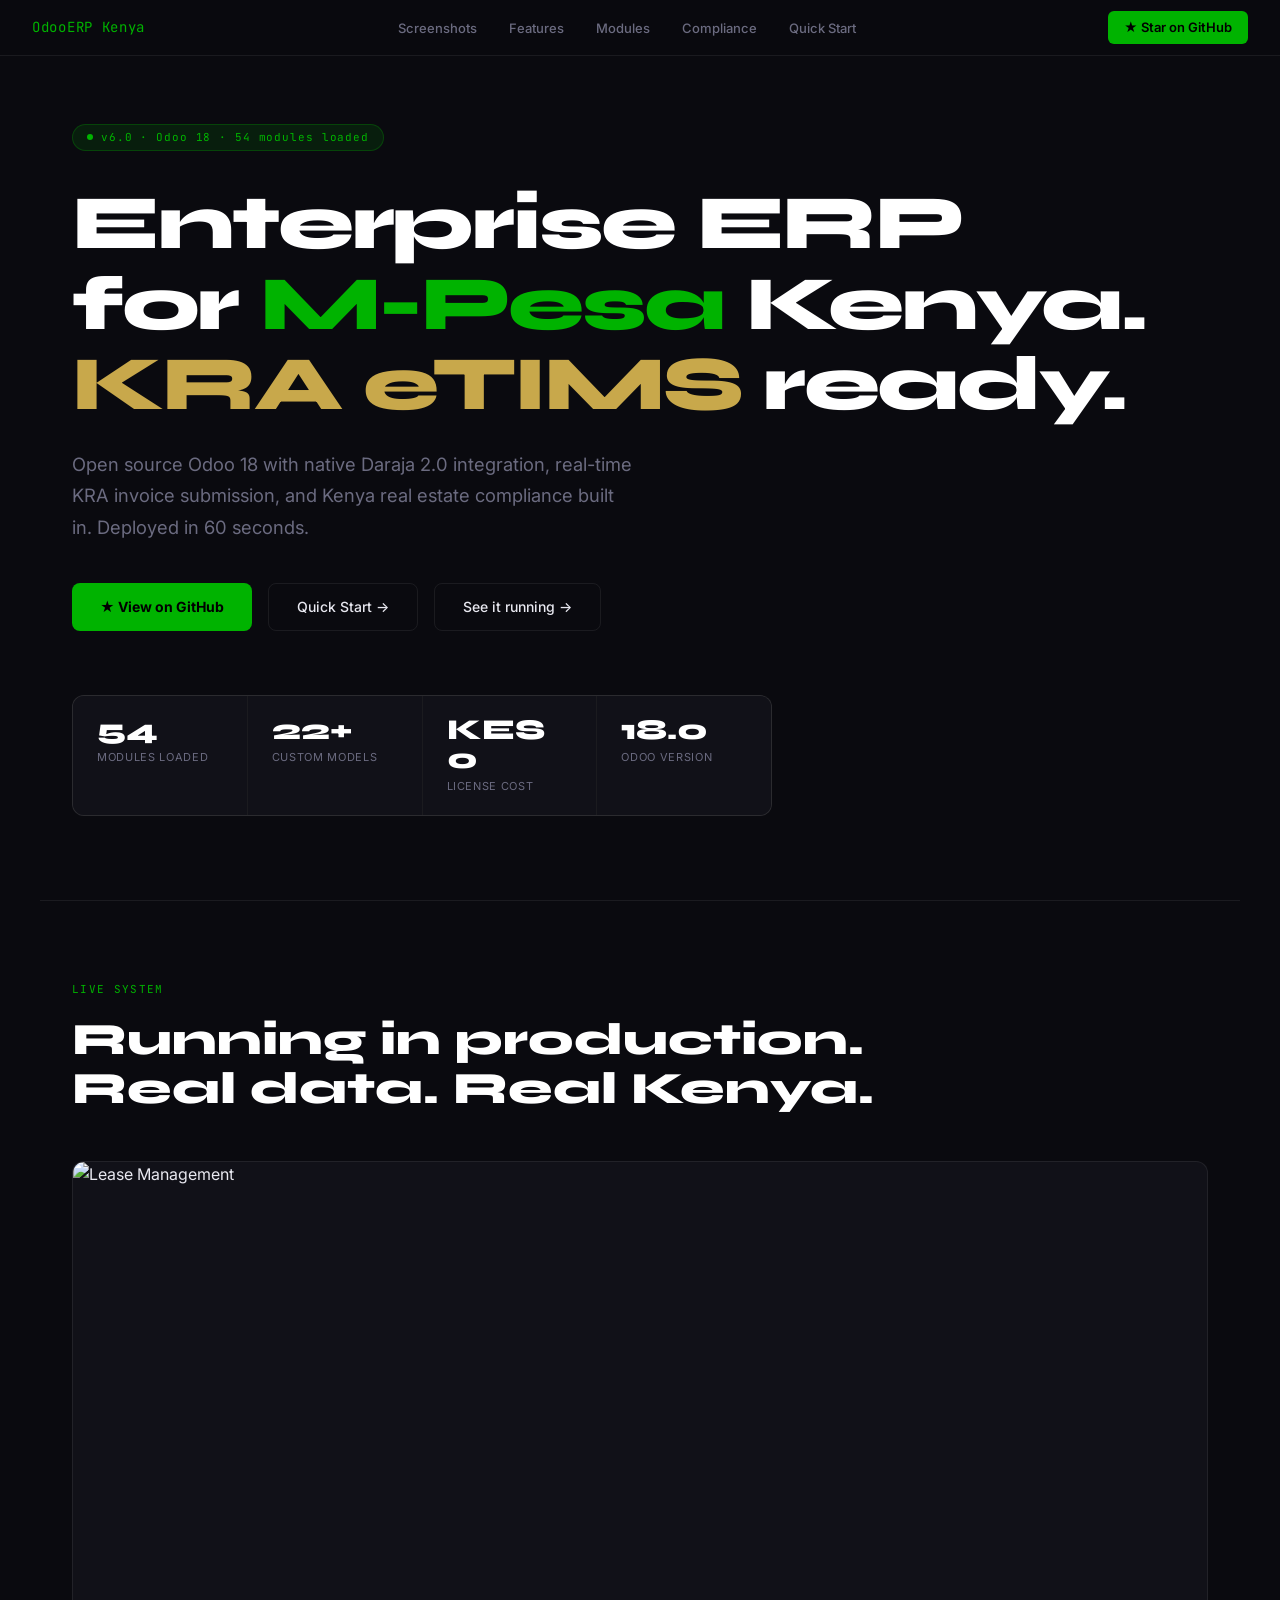
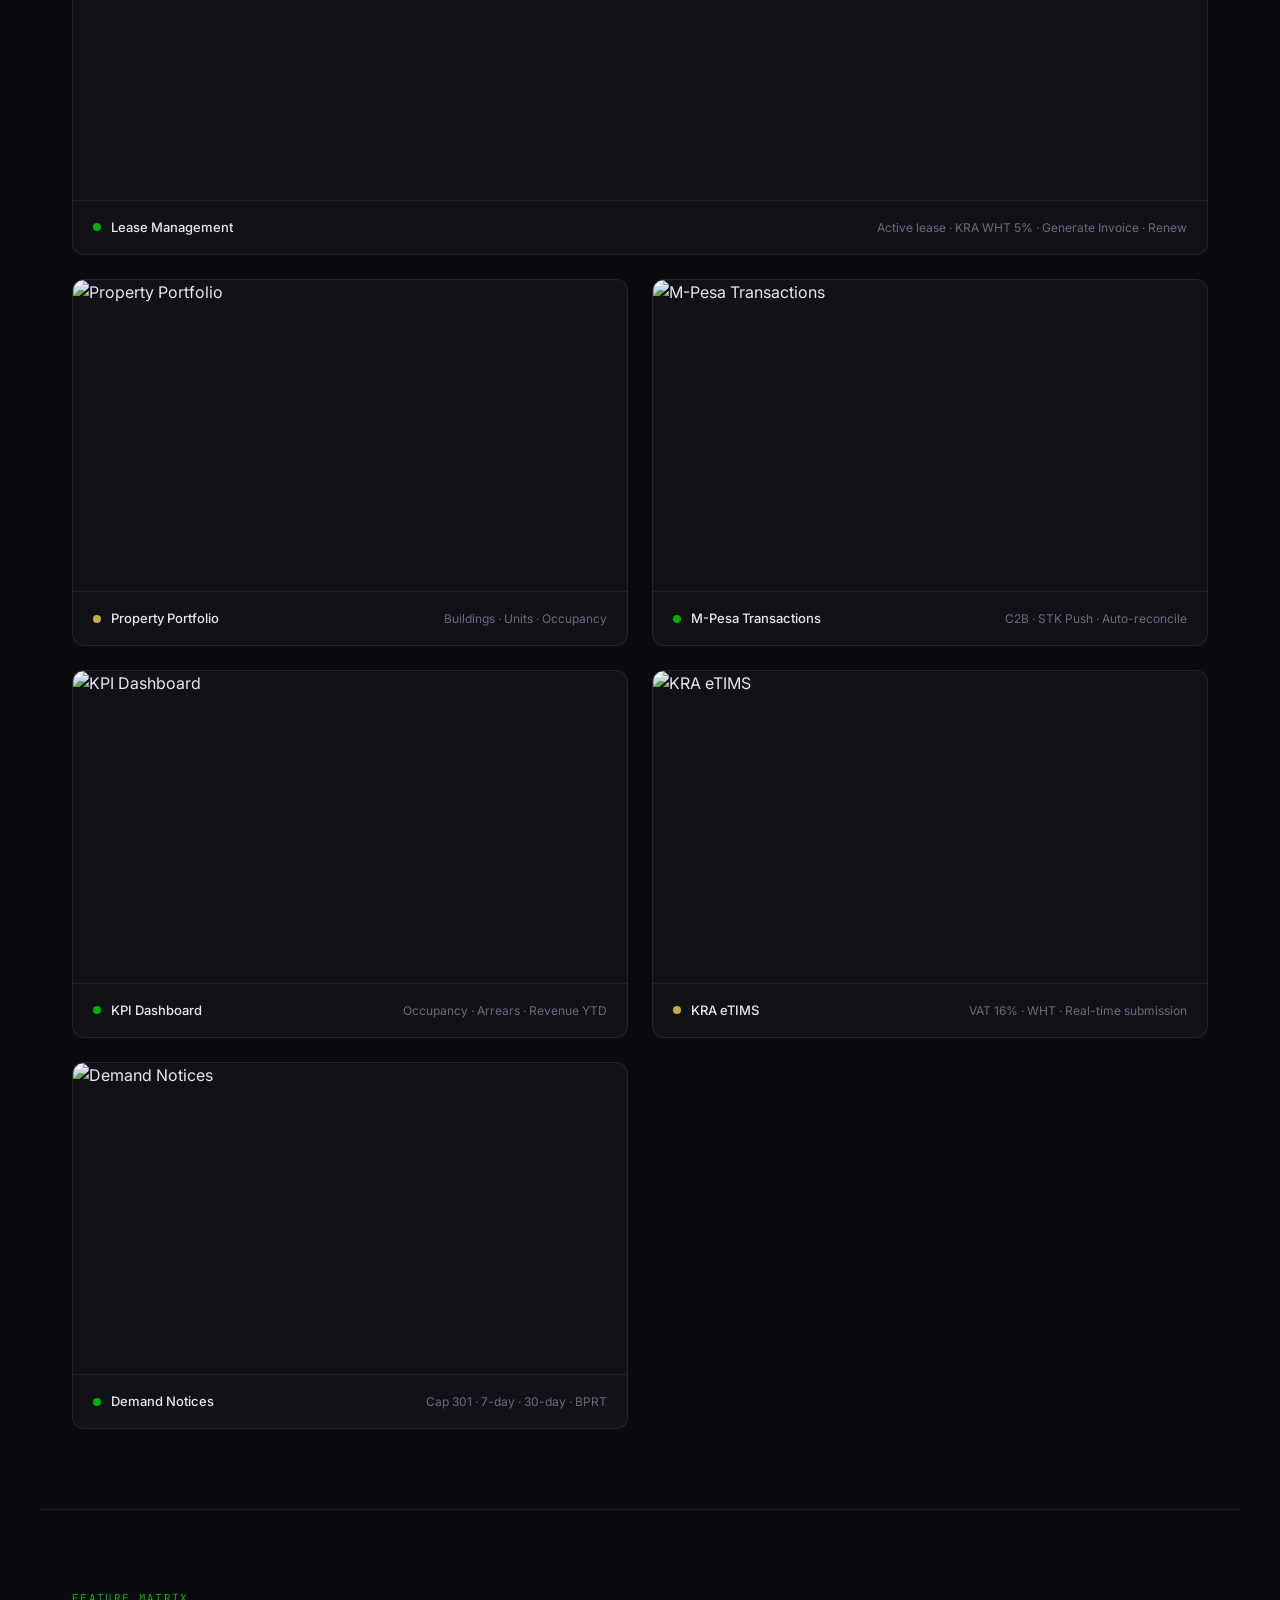
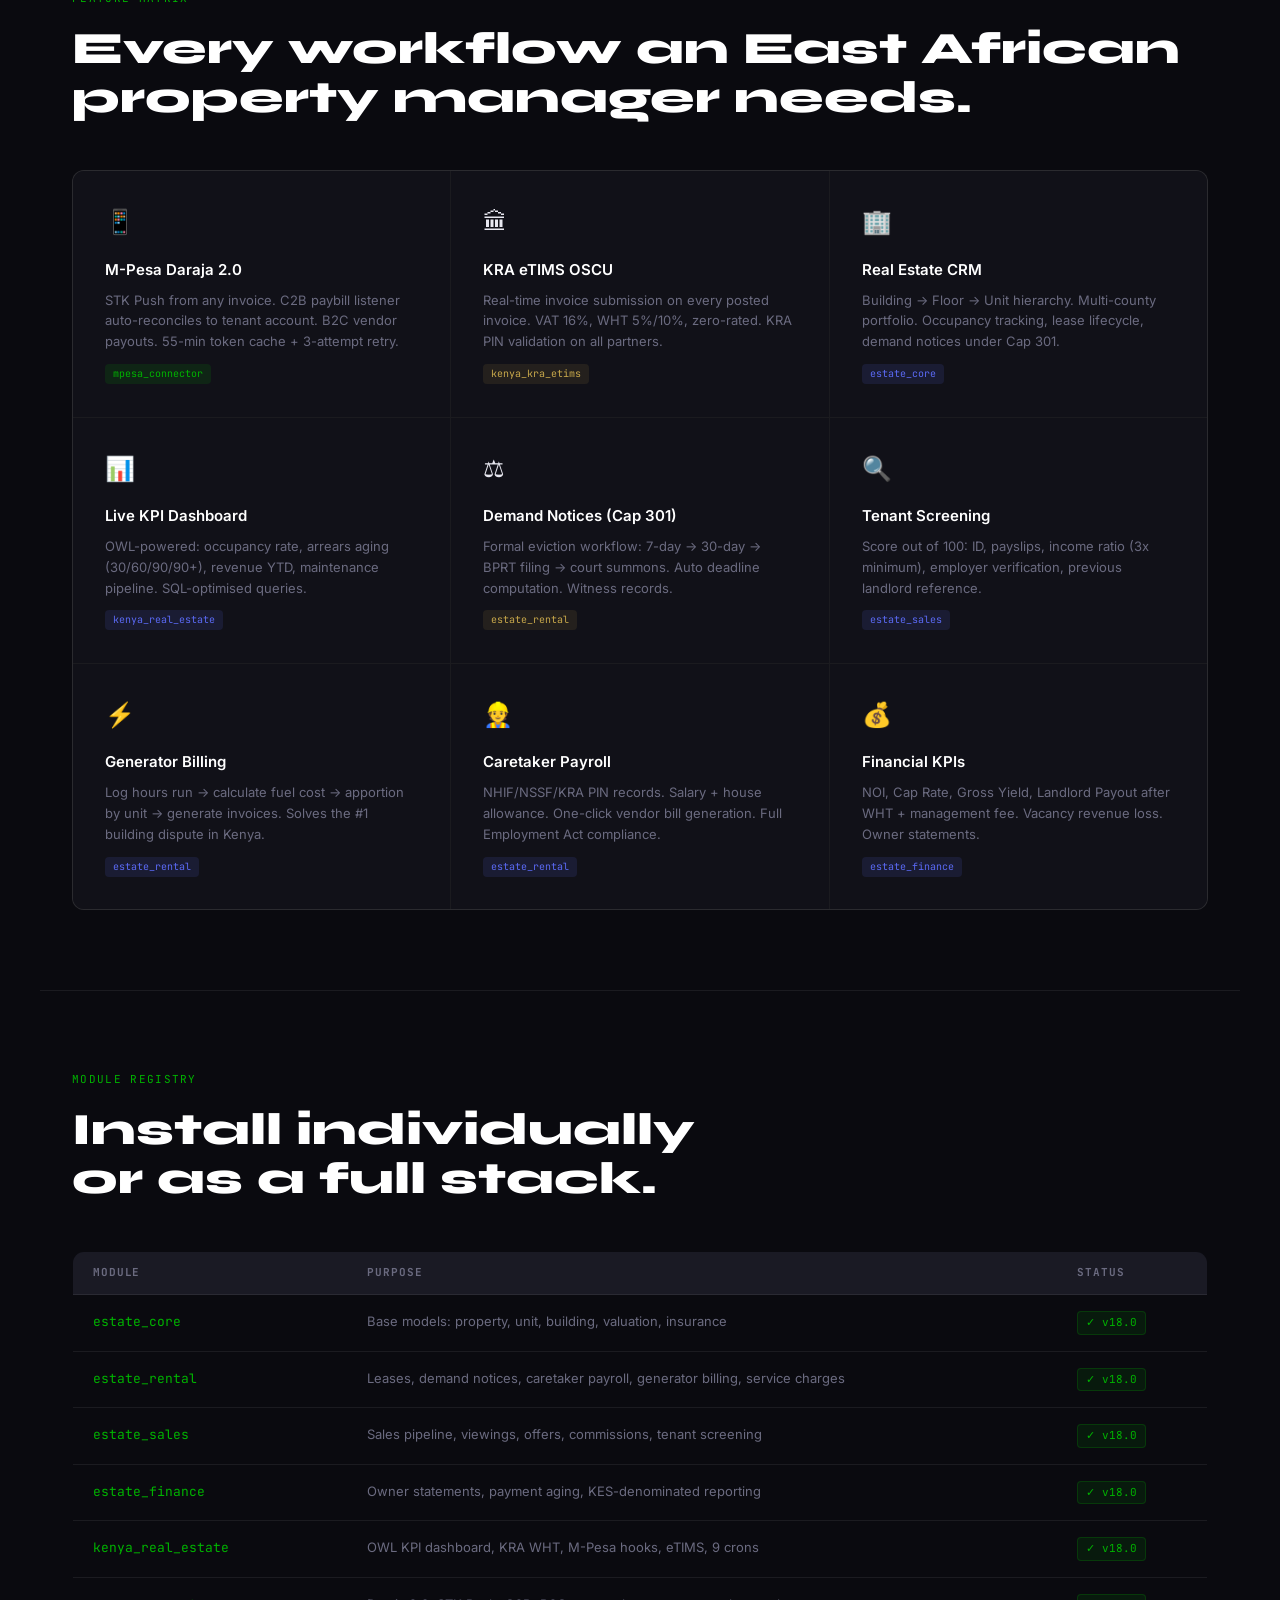
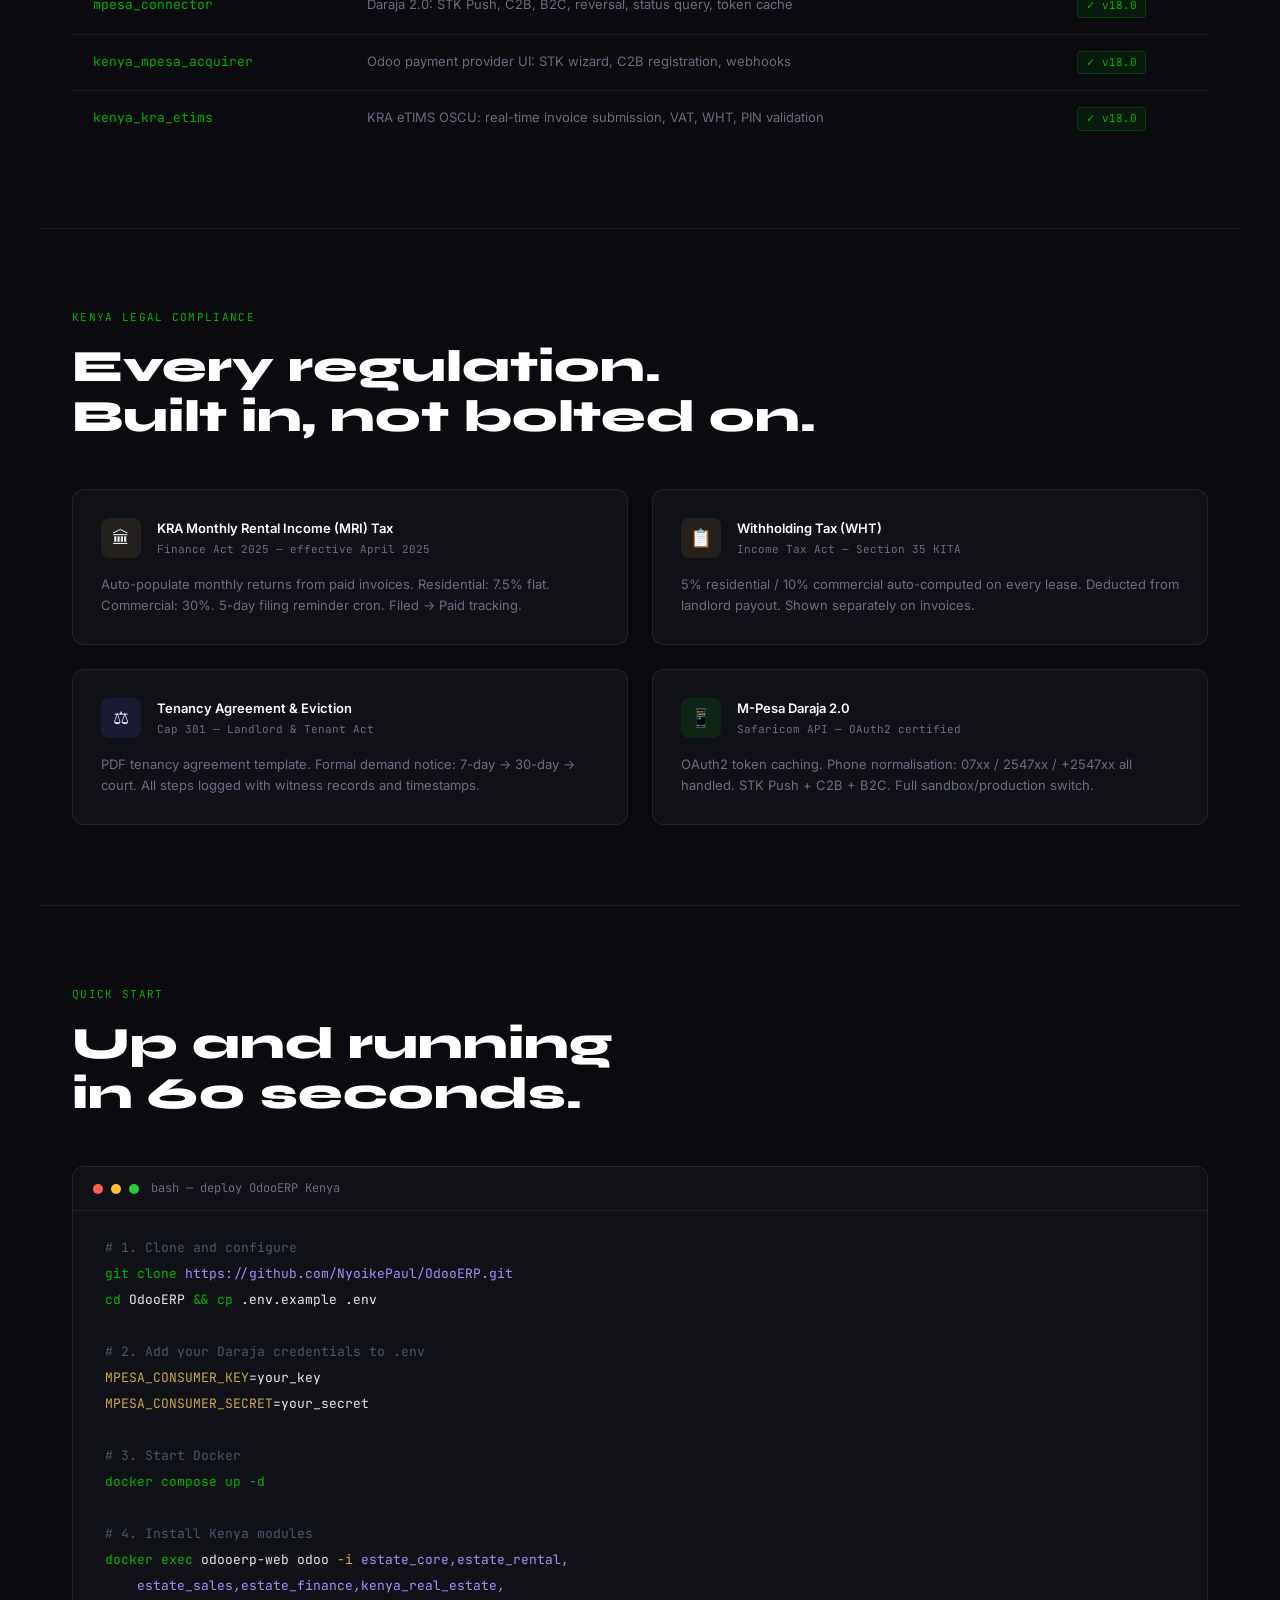
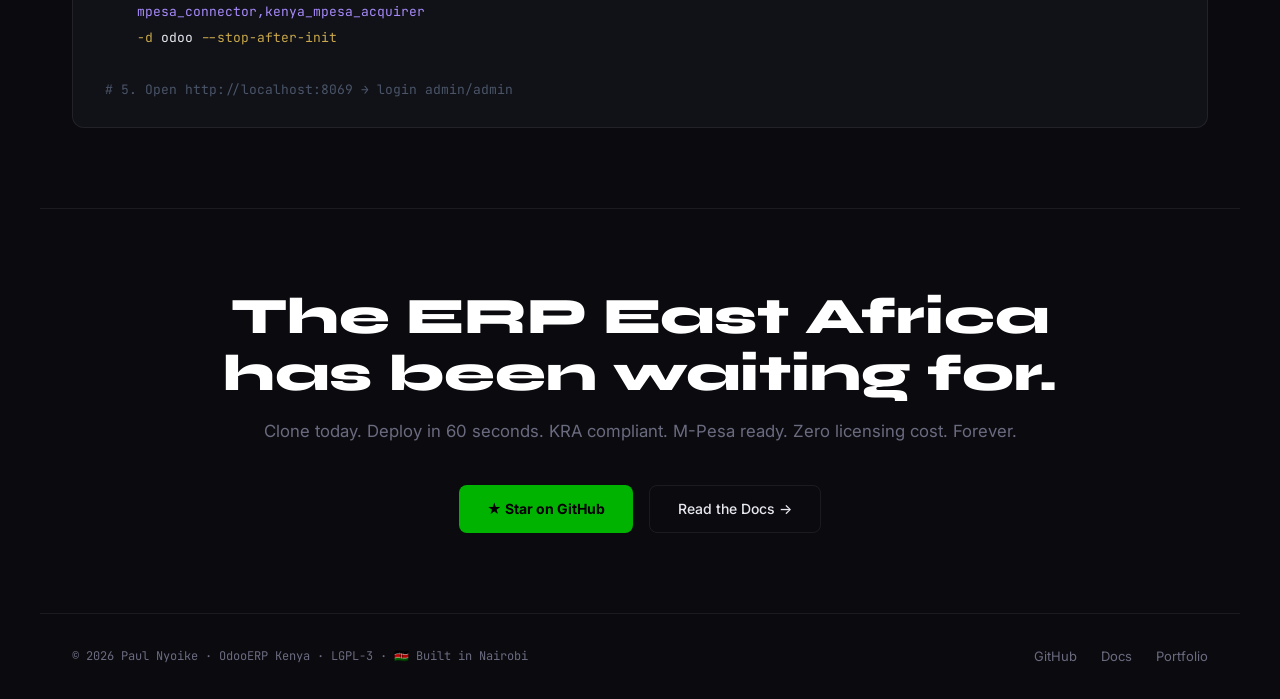
==== commit 68900766: "feat: replace placeholder frames with real screenshots" ====
--- a/index.html
+++ b/index.html
@@ -135,16 +135,28 @@
   <h2 class="section-title">Running in production.<br>Real data. Real Kenya.</h2>
   <div class="screens-grid">
     <div class="screen-card wide">
-      <img src="docs/assets/frames/frame2.png" alt="Lease Management" class="screen-img">
+      <img src="https://github.com/user-attachments/assets/7a786dfa-24dc-475e-96bb-a67eb5ca4910" alt="Lease Management" class="screen-img">
       <div class="screen-label"><div class="screen-dot"></div><span class="screen-name">Lease Management</span><span class="screen-desc">Active lease &middot; KRA WHT 5% &middot; Generate Invoice &middot; Renew</span></div>
     </div>
     <div class="screen-card">
-      <img src="docs/assets/frames/frame1.png" alt="Property Portfolio" class="screen-img">
+      <img src="https://github.com/user-attachments/assets/036afe15-0c7c-4986-9527-35aa16eb65f9" alt="Property Portfolio" class="screen-img">
       <div class="screen-label"><div class="screen-dot" style="background:var(--kra)"></div><span class="screen-name">Property Portfolio</span><span class="screen-desc">Buildings &middot; Units &middot; Occupancy</span></div>
     </div>
     <div class="screen-card">
-      <img src="docs/assets/frames/frame3.png" alt="M-Pesa Transactions" class="screen-img">
+      <img src="https://github.com/user-attachments/assets/61ca1282-2df5-42ec-95c0-54ec3f14e8a8" alt="M-Pesa Transactions" class="screen-img">
       <div class="screen-label"><div class="screen-dot"></div><span class="screen-name">M-Pesa Transactions</span><span class="screen-desc">C2B &middot; STK Push &middot; Auto-reconcile</span></div>
+    </div>
+    <div class="screen-card">
+      <img src="https://github.com/user-attachments/assets/3e7155f0-fb9a-4f1b-bd82-5eca12007cee" alt="KPI Dashboard" class="screen-img">
+      <div class="screen-label"><div class="screen-dot"></div><span class="screen-name">KPI Dashboard</span><span class="screen-desc">Occupancy &middot; Arrears &middot; Revenue YTD</span></div>
+    </div>
+    <div class="screen-card">
+      <img src="https://github.com/user-attachments/assets/38dde682-d83b-4349-a527-1e90e570bf2d" alt="KRA eTIMS" class="screen-img">
+      <div class="screen-label"><div class="screen-dot" style="background:var(--kra)"></div><span class="screen-name">KRA eTIMS</span><span class="screen-desc">VAT 16% &middot; WHT &middot; Real-time submission</span></div>
+    </div>
+    <div class="screen-card">
+      <img src="https://github.com/user-attachments/assets/949d5c3b-e47d-434f-9e6e-cc9759b509dd" alt="Demand Notices" class="screen-img">
+      <div class="screen-label"><div class="screen-dot"></div><span class="screen-name">Demand Notices</span><span class="screen-desc">Cap 301 &middot; 7-day &middot; 30-day &middot; BPRT</span></div>
     </div>
   </div>
 </section>
